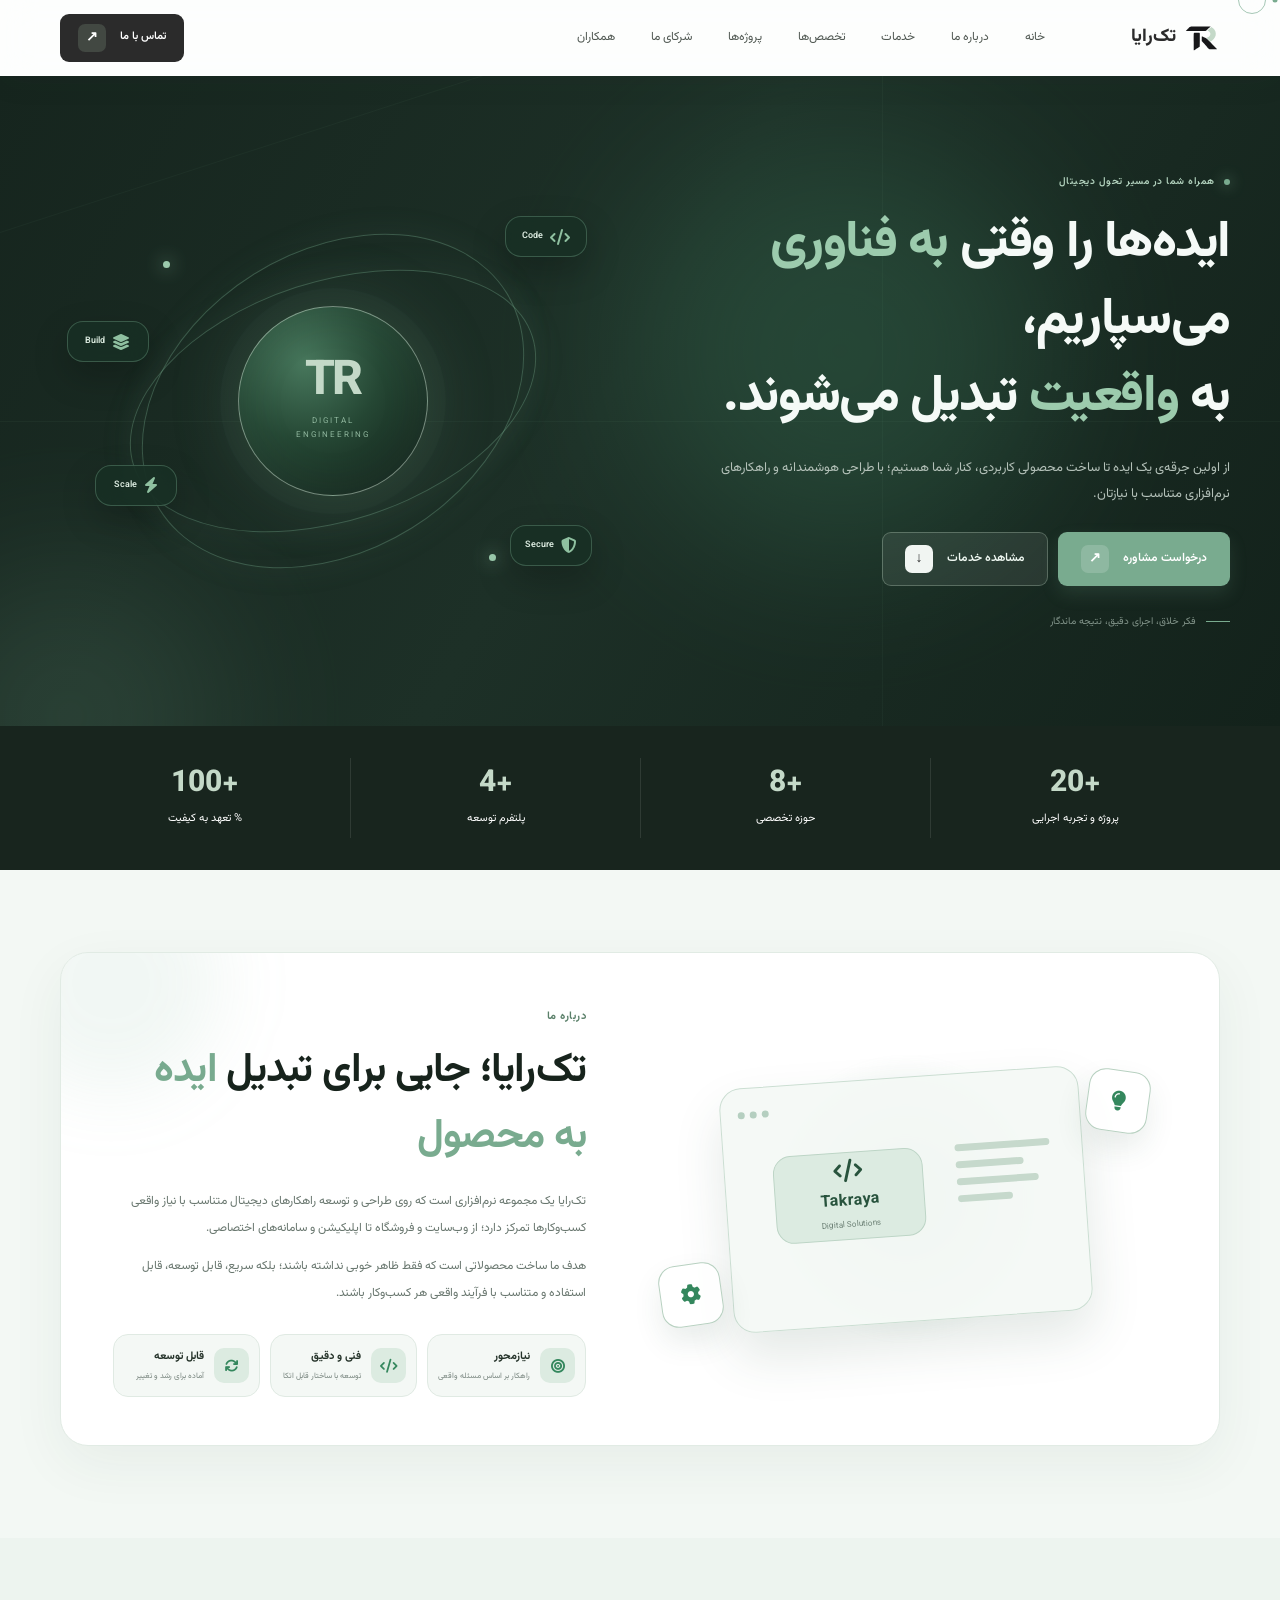
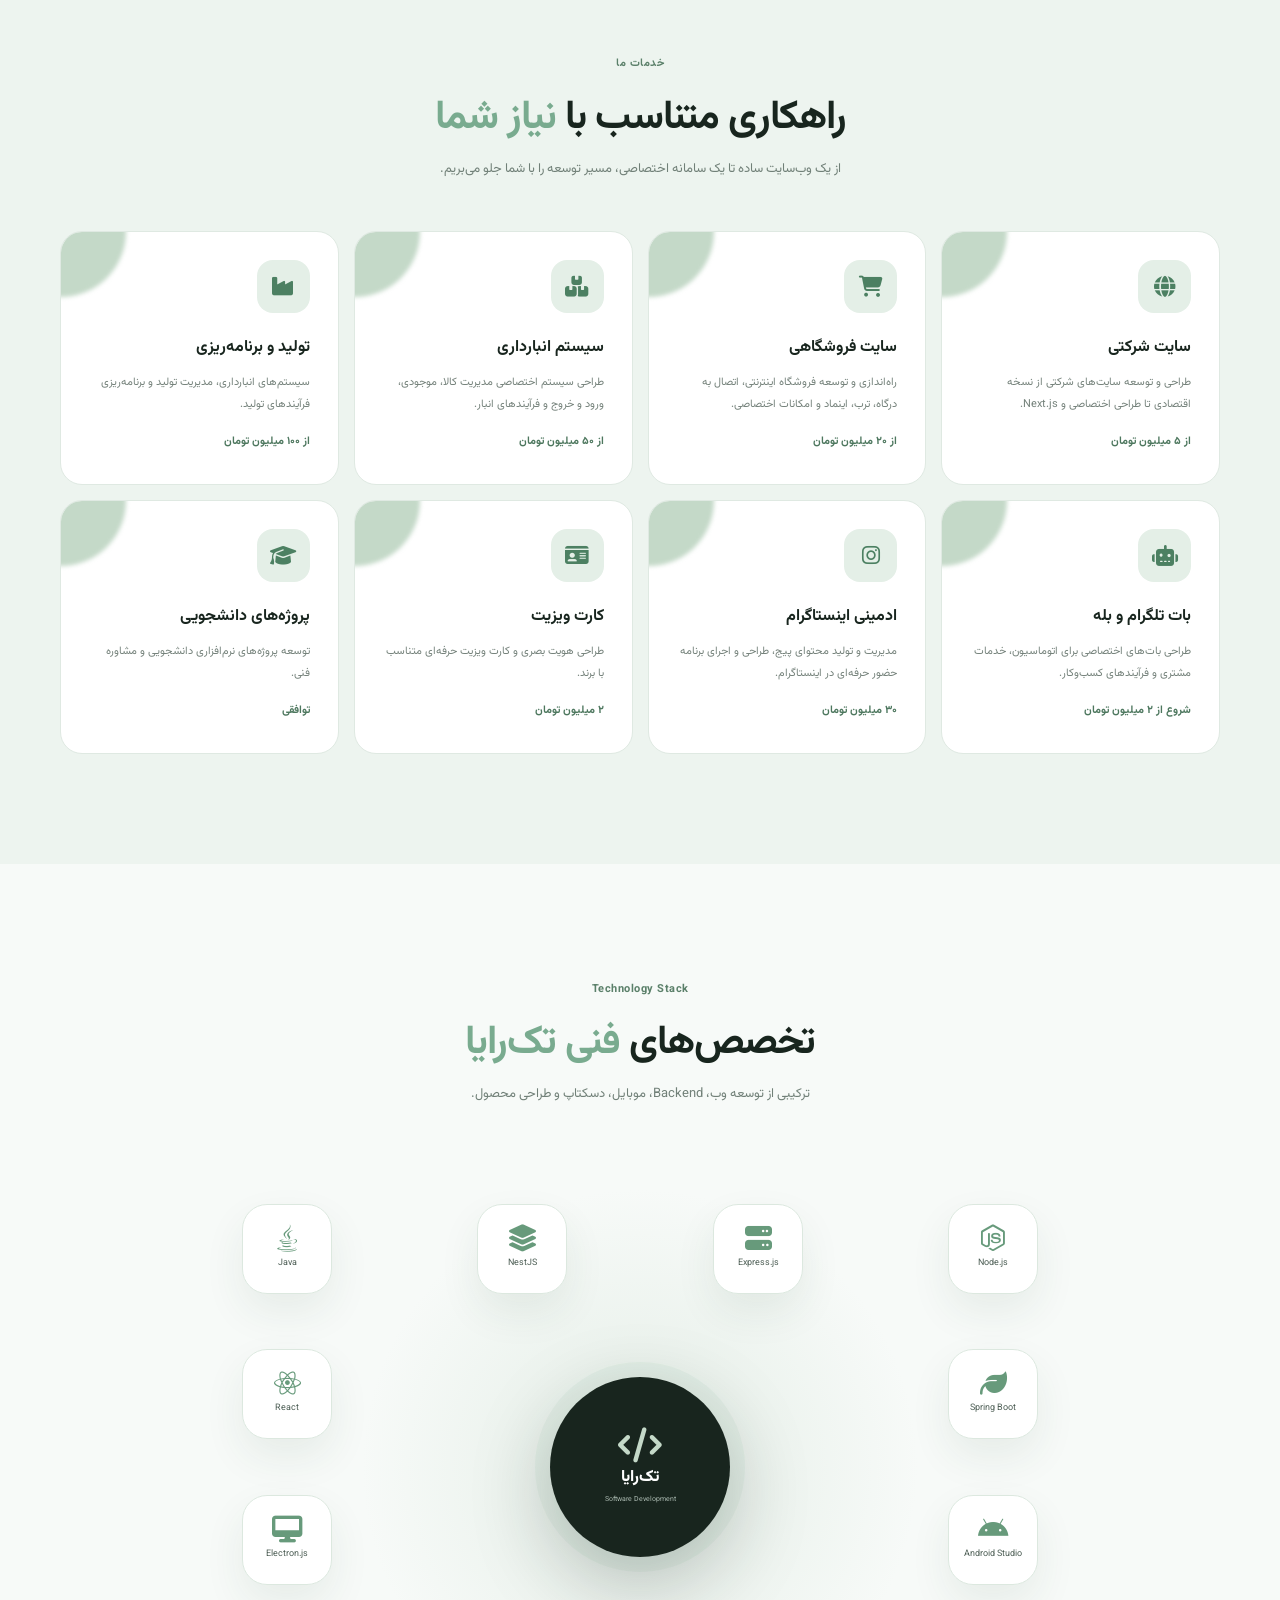
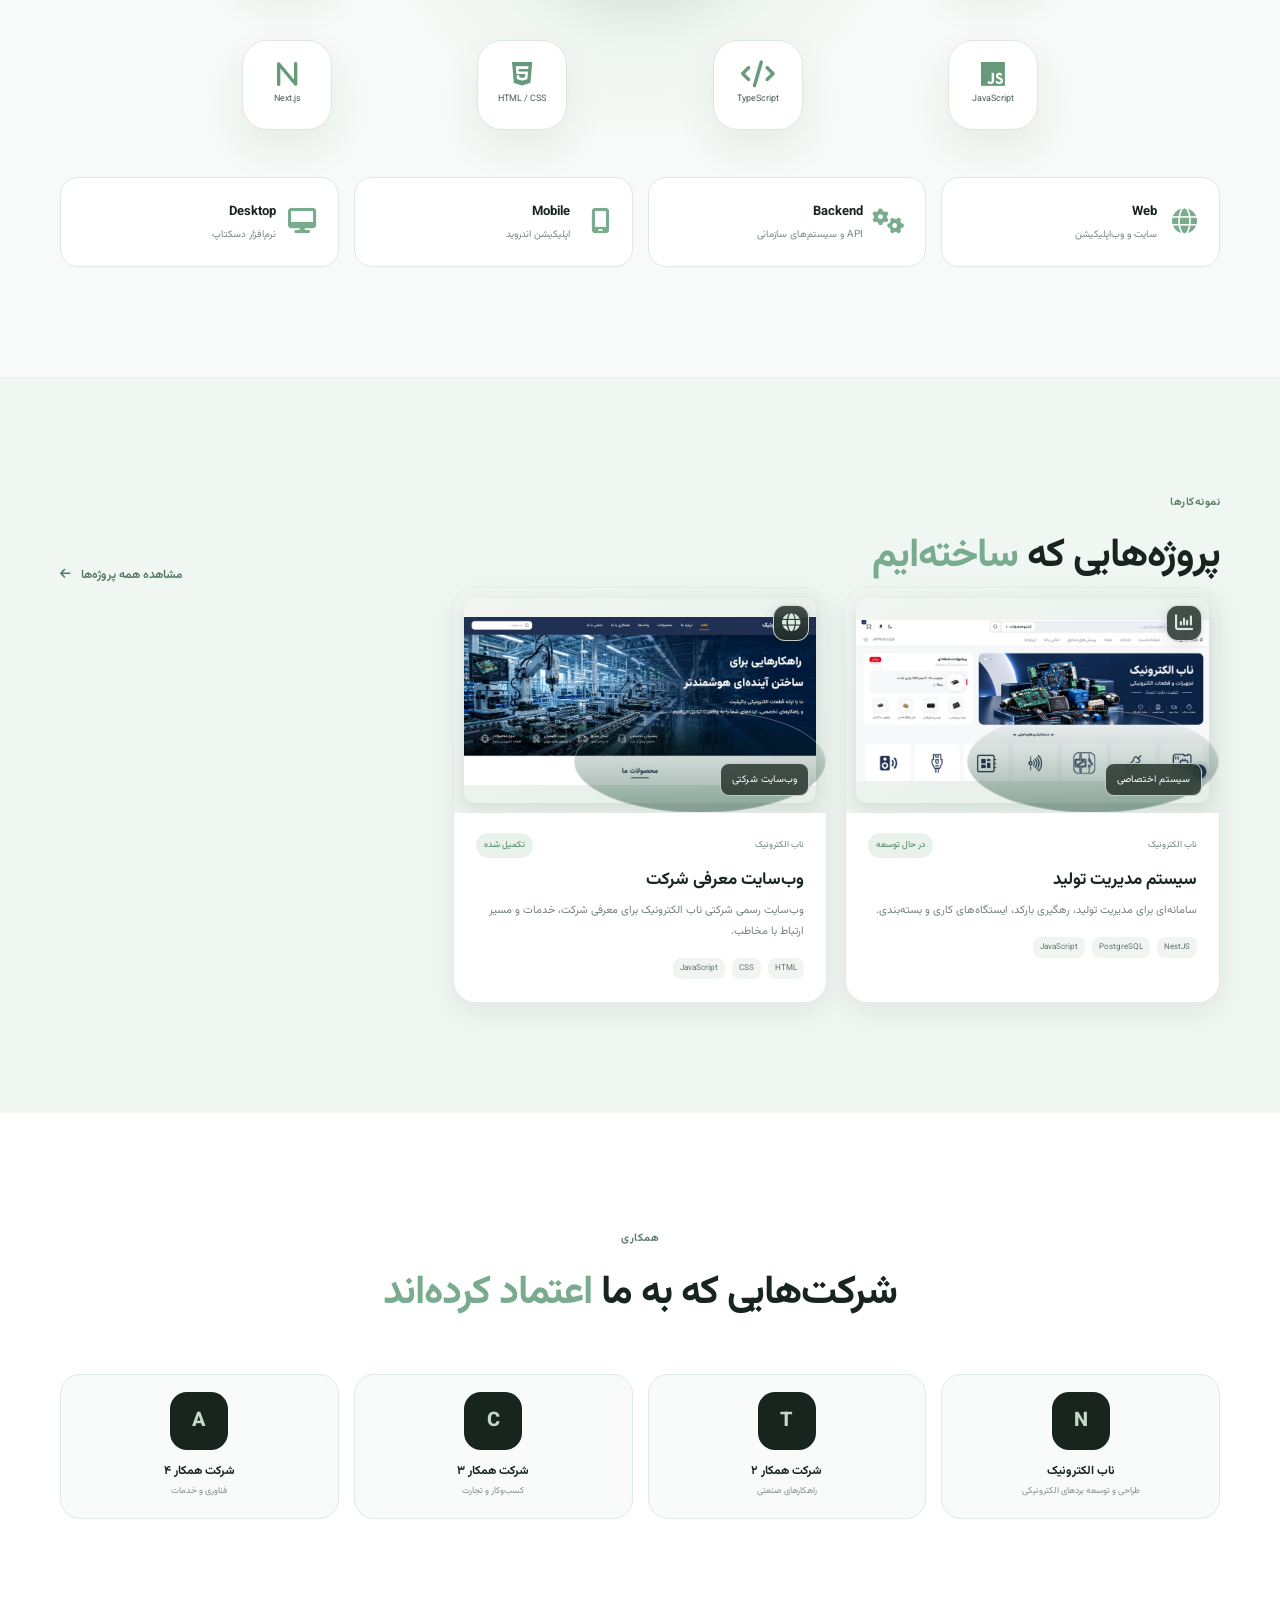
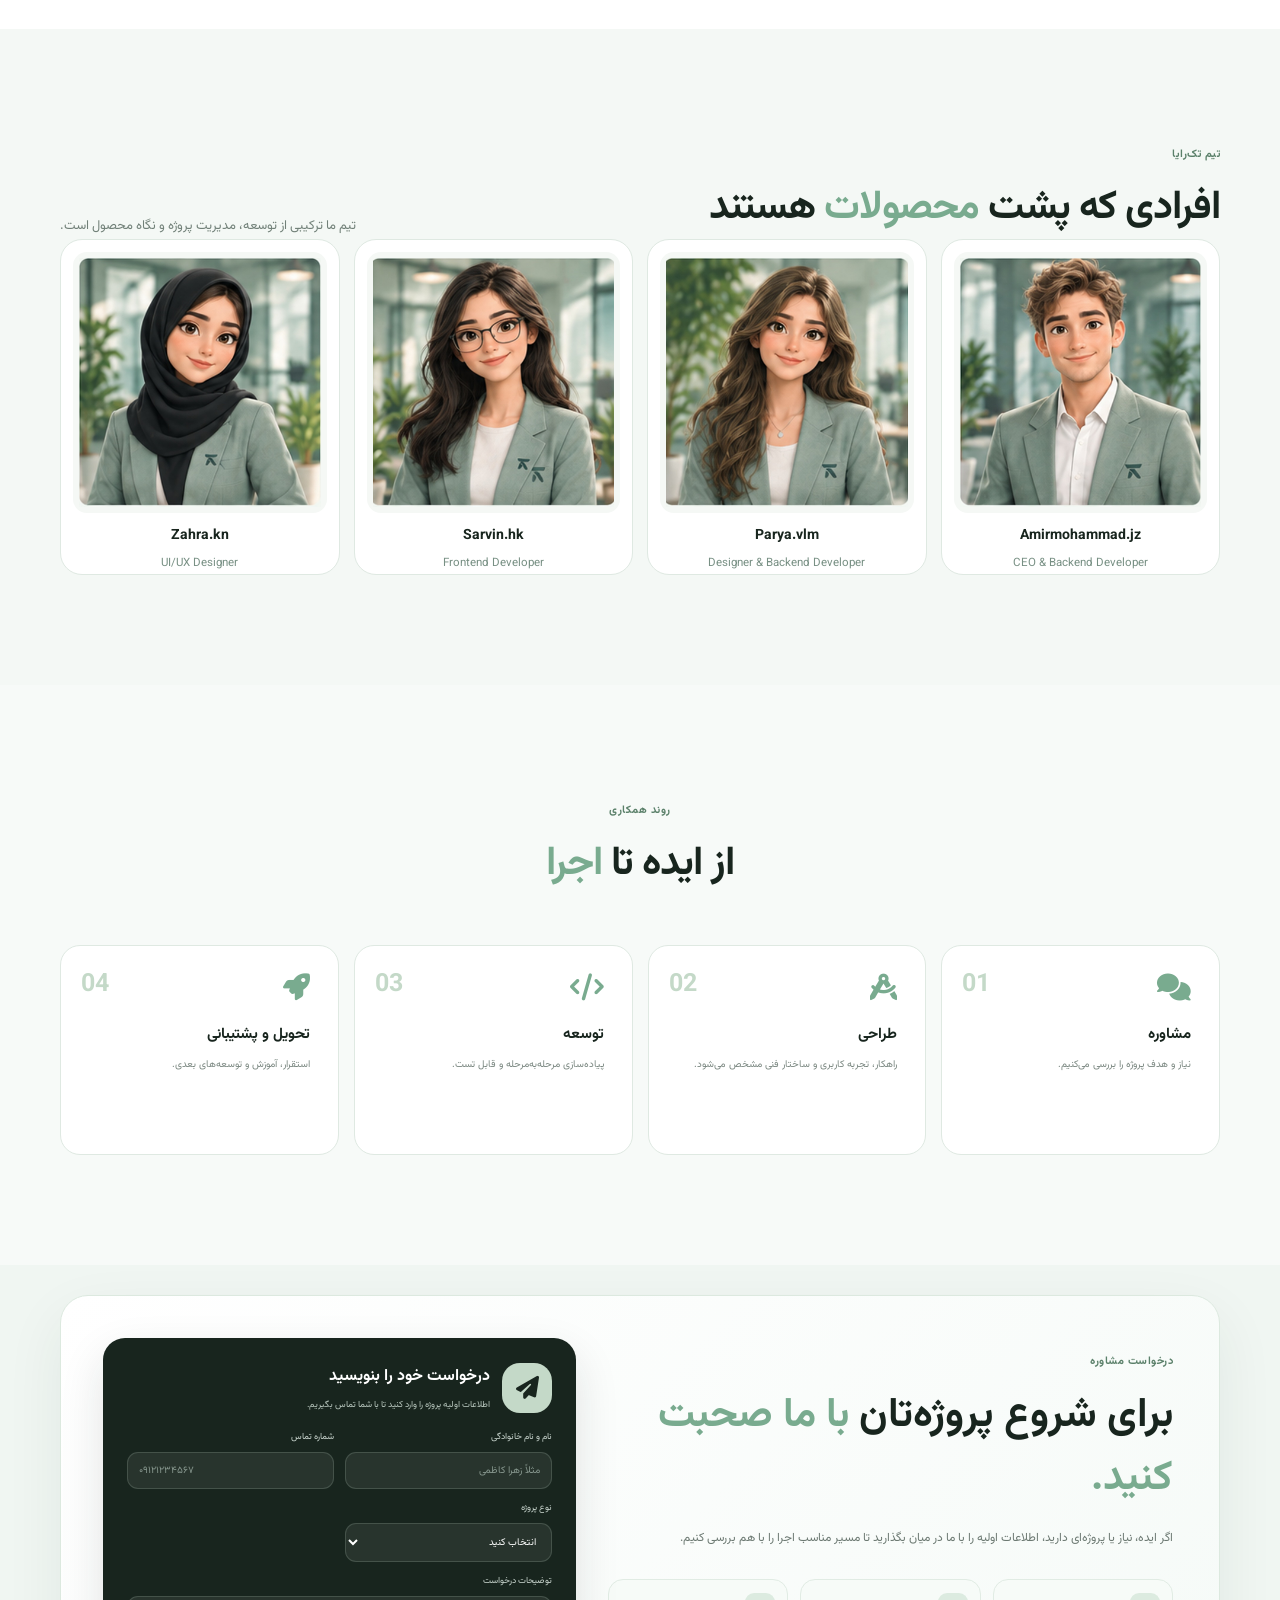
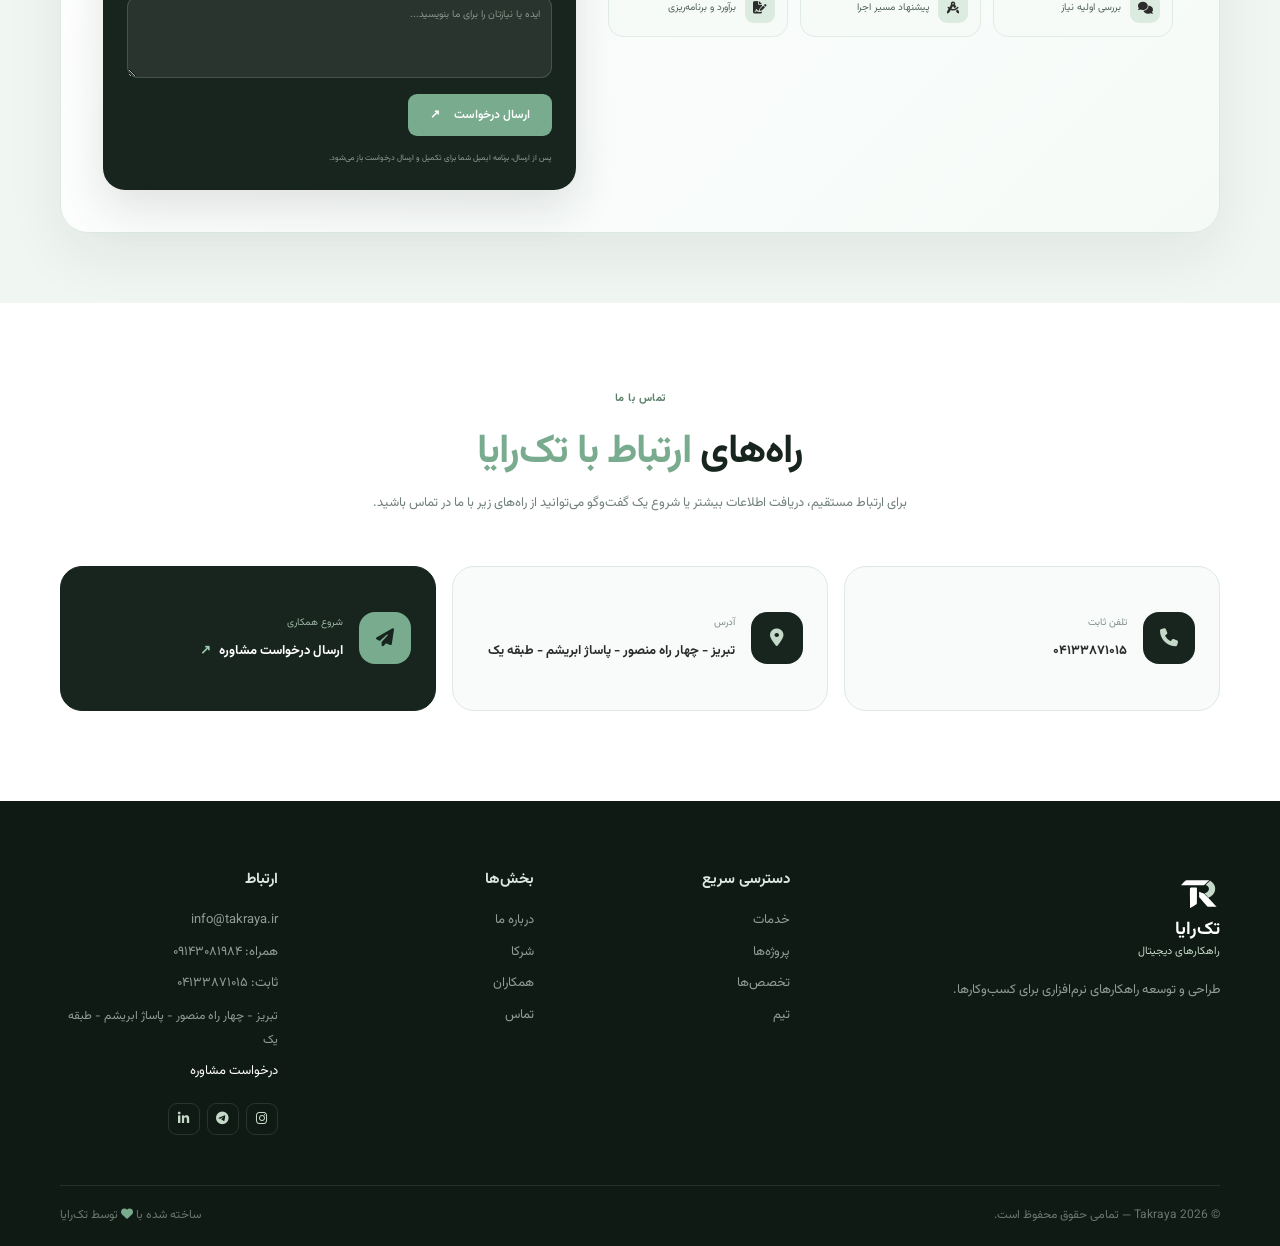
==== index.html @ b109fcc0 "TakRaya" ====
<!DOCTYPE html>
<html lang="fa" dir="rtl">

<head>
  <meta charset="UTF-8">
  <meta name="viewport" content="width=device-width, initial-scale=1.0">
  <meta name="theme-color" content="#ffffff">
  <meta name="description"
    content="تک‌رایا؛ طراحی و توسعه راهکارهای نرم‌افزاری، وب‌سایت، فروشگاه، اپلیکیشن و نرم‌افزارهای اختصاصی.">
  <title>تک‌رایا | راهکارهای دیجیتال</title>
  <link rel="preconnect" href="https://fonts.googleapis.com">
  <link rel="preconnect" href="https://fonts.gstatic.com" crossorigin>
  <link href="https://fonts.googleapis.com/css2?family=Vazirmatn:wght@400;500;600;700;800&display=swap"
    rel="stylesheet">
  <link rel="stylesheet" href="css/style.css">
  <link rel="stylesheet" href="https://cdnjs.cloudflare.com/ajax/libs/font-awesome/6.7.2/css/all.min.css">
</head>

<body>
  <div id="progress"></div>
  <div class="cursor-dot"></div>
  <div class="cursor-ring"></div>
  <header class="site-header" id="top">
    <div class="container nav-wrap">
      <a class="brand brand-logo" href="#home" aria-label="تک‌رایا، صفحه اصلی">
        <img src="assets/takraya-logo.svg" alt="لوگوی تک‌رایا">
        <span>تک‌رایا</span>
      </a>
      <button class="menu-toggle" id="menuToggle" type="button" aria-label="باز کردن منو" aria-expanded="false"
        aria-controls="main-nav"><span></span><span></span><span></span></button>
      <nav class="main-nav" id="main-nav" aria-label="ناوبری اصلی">
        <a href="#home">خانه</a>
        <a href="#about">درباره ما</a>
        <a href="#services">خدمات</a>
        <a href="#skills">تخصص‌ها</a>
        <a href="#projects">پروژه‌ها</a>
        <a href="#companies">شرکای ما</a>
        <a href="#team">همکاران</a>
      </nav>
      <a class="button button-small button-dark nav-contact" href="#contact">تماس با ما <span
          aria-hidden="true">↗</span></a>
    </div>
  </header>
  <main>
    <!-- ==================== بخش هیرو / معرفی اصلی سایت ==================== -->
    <section class="hero hero-v1" id="home">
      <div class="hero-v1-bg" aria-hidden="true">
        <span class="hero-grid-line hero-grid-line-1"></span><span class="hero-grid-line hero-grid-line-2"></span><span
          class="hero-grid-line hero-grid-line-3"></span>
        <span class="hero-glow hero-glow-a"></span><span class="hero-glow hero-glow-b"></span>
      </div>
      <div class="hero-v1-grid">
        <!-- متن و دکمه‌های اصلی هیرو -->
        <div class="hero-copy">
          <p class="eyebrow"><span class="eyebrow-dot"></span> همراه شما در مسیر تحول دیجیتال</p>
          <h1>ایده‌ها را وقتی <span>به فناوری</span> می‌سپاریم،<br class="desktop-only"> به <span>واقعیت</span> تبدیل
            می‌شوند.</h1>
          <p class="hero-lead">از اولین جرقه‌ی یک ایده تا ساخت محصولی کاربردی، کنار شما هستیم؛ با طراحی هوشمندانه و
            راهکارهای نرم‌افزاری متناسب با نیازتان.</p>
          <div class="hero-actions">
            <a class="button button-primary" href="#consultation">درخواست مشاوره <span>↗</span></a>
            <a class="button button-light" href="#services">مشاهده خدمات <span>↓</span></a>
          </div>
          <div class="hero-note"><span class="note-line"></span> فکر خلاق، اجرای دقیق، نتیجه ماندگار</div>
        </div>
        <!-- ویژوال تکنولوژی هیرو؛ بدون عکس و جدا از محدوده متن -->
        <div class="hero-visual hero-tech-visual reveal" aria-label="ویژوال فناوری تک‌رایا">
          <div class="hero-tech-orbit orbit-one"></div>
          <div class="hero-tech-orbit orbit-two"></div>
          <div class="hero-tech-core"><span class="core-mark">TR</span><span
              class="core-label">DIGITAL<br>ENGINEERING</span></div>
          <span class="hero-tech-node node-a"><i class="fa-solid fa-code"></i><b>Code</b></span>
          <span class="hero-tech-node node-b"><i class="fa-solid fa-layer-group"></i><b>Build</b></span>
          <span class="hero-tech-node node-c"><i class="fa-solid fa-shield-halved"></i><b>Secure</b></span>
          <span class="hero-tech-node node-d"><i class="fa-solid fa-bolt"></i><b>Scale</b></span>
          <span class="hero-tech-pulse pulse-a"></span><span class="hero-tech-pulse pulse-b"></span>
        </div>
      </div>
    </section>
    <!-- ==================== آمار و دستاوردهای تک‌رایا ==================== -->
    <section class="stats stats-v2">
      <div class="container stats-grid">
        <div class="stat"><strong data-count="20">0</strong><span>پروژه و تجربه اجرایی</span></div>
        <div class="stat"><strong data-count="8">0</strong><span>حوزه تخصصی</span></div>
        <div class="stat"><strong data-count="4">0</strong><span>پلتفرم توسعه</span></div>
        <div class="stat"><strong data-count="100">0</strong><span>% تعهد به کیفیت</span></div>
      </div>
    </section>
    <!-- ==================== بخش درباره ما ==================== -->
    <section class="section about-new" id="about">
      <div class="container">
        <div class="about-new-card reveal">
          <div class="about-new-visual" aria-hidden="true">
            <div class="about-glow"></div>
            <div class="about-window">
              <div class="about-window-top"><span></span><span></span><span></span></div>
              <div class="about-code"><i class="fa-solid fa-code"></i><b>Takraya</b><small>Digital Solutions</small>
              </div>
              <div class="about-lines"><span></span><span></span><span></span><span></span></div>
            </div>
            <div class="about-float about-float-a"><i class="fa-solid fa-lightbulb"></i></div>
            <div class="about-float about-float-b"><i class="fa-solid fa-gear"></i></div>
          </div>
          <div class="about-new-copy">
            <span class="section-kicker">درباره ما</span>
            <h2>تک‌رایا؛ جایی برای تبدیل <strong>ایده به محصول</strong></h2>
            <p>تک‌رایا یک مجموعه نرم‌افزاری است که روی طراحی و توسعه راهکارهای دیجیتال متناسب با نیاز واقعی کسب‌وکارها
              تمرکز دارد؛ از وب‌سایت و فروشگاه تا اپلیکیشن و سامانه‌های اختصاصی.</p>
            <p>هدف ما ساخت محصولاتی است که فقط ظاهر خوبی نداشته باشند؛ بلکه سریع، قابل توسعه، قابل استفاده و متناسب با
              فرآیند واقعی هر کسب‌وکار باشند.</p>
            <div class="about-new-points">
              <div><i class="fa-solid fa-bullseye"></i><span><b>نیازمحور</b><small>راهکار بر اساس مسئله
                    واقعی</small></span></div>
              <div><i class="fa-solid fa-code"></i><span><b>فنی و دقیق</b><small>توسعه با ساختار قابل
                    اتکا</small></span></div>
              <div><i class="fa-solid fa-arrows-rotate"></i><span><b>قابل توسعه</b><small>آماده برای رشد و
                    تغییر</small></span></div>
            </div>
          </div>
        </div>
      </div>
    </section>
    <!-- ==================== بخش خدمات ==================== -->
    <section class="section services" id="services">
      <div class="container">
        <div class="section-heading center reveal"><span class="section-kicker">خدمات ما</span>
          <h2>راهکاری متناسب با <strong>نیاز شما</strong></h2>
          <p>از یک وب‌سایت ساده تا یک سامانه اختصاصی، مسیر توسعه را با شما جلو می‌بریم.</p>
        </div>
        <div class="service-grid" id="serviceGrid"></div>
      </div>
    </section>
    <!-- ==================== بخش تخصص‌ها و تکنولوژی‌های فنی ==================== -->
    <section class="section skills" id="skills">
      <div class="container">
        <div class="section-heading center reveal"><span class="section-kicker">Technology Stack</span>
          <h2>تخصص‌های <strong>فنی تک‌رایا</strong></h2>
          <p>ترکیبی از توسعه وب، Backend، موبایل، دسکتاپ و طراحی محصول.</p>
        </div>
        <div class="skills-stage reveal">
          <div class="skill-lines"></div>
          <div class="skill-center"><i class="fa-solid fa-code"></i><span>تک‌رایا</span><small>Software
              Development</small></div>
          <div class="skill-node n1"><i class="fa-brands fa-node-js"></i><span>Node.js</span></div>
          <div class="skill-node n2"><i class="fa-solid fa-server"></i><span>Express.js</span></div>
          <div class="skill-node n3"><i class="fa-solid fa-layer-group"></i><span>NestJS</span></div>
          <div class="skill-node n4"><i class="fa-brands fa-java"></i><span>Java</span></div>
          <div class="skill-node n5"><i class="fa-solid fa-leaf"></i><span>Spring Boot</span></div>
          <div class="skill-node n6"><i class="fa-brands fa-react"></i><span>React</span></div>
          <div class="skill-node n7"><i class="fa-brands fa-js"></i><span>JavaScript</span></div>
          <div class="skill-node n8"><i class="fa-solid fa-code"></i><span>TypeScript</span></div>
          <div class="skill-node n9"><i class="fa-brands fa-html5"></i><span>HTML / CSS</span></div>
          <div class="skill-node n10"><i class="fa-solid fa-n"></i><span>Next.js</span></div>
          <div class="skill-node n11"><i class="fa-brands fa-android"></i><span>Android Studio</span></div>
          <div class="skill-node n12"><i class="fa-solid fa-desktop"></i><span>Electron.js</span></div>
        </div>
        <div class="platforms reveal">
          <div><i class="fa-solid fa-globe"></i><b>Web</b><span>سایت و وب‌اپلیکیشن</span></div>
          <div><i class="fa-solid fa-gears"></i><b>Backend</b><span>API و سیستم‌های سازمانی</span></div>
          <div><i class="fa-solid fa-mobile-screen"></i><b>Mobile</b><span>اپلیکیشن اندروید</span></div>
          <div><i class="fa-solid fa-desktop"></i><b>Desktop</b><span>نرم‌افزار دسکتاپ</span></div>
        </div>
      </div>
    </section>
    <!-- ==================== بخش پروژه‌ها و نمونه‌کارها ==================== -->
    <section class="section projects" id="projects">
      <div class="container">
        <div class="section-heading split reveal">
          <div><span class="section-kicker">نمونه‌کارها</span>
            <h2>پروژه‌هایی که <strong>ساخته‌ایم</strong></h2>
          </div><a class="text-link" href="projects.html">مشاهده همه پروژه‌ها <i class="fa-solid fa-arrow-left"></i></a>
        </div>
        <div class="project-grid" id="projectGrid"></div>
      </div>
    </section>


    <!-- ==================== بخش شرکای ما ==================== -->
    <section class="section companies" id="companies">
      <div class="container">
        <div class="section-heading center reveal"><span class="section-kicker">همکاری</span>
          <h2>شرکت‌هایی که به ما <strong>اعتماد کرده‌اند</strong></h2>
        </div>
        <div class="company-grid" id="companyGrid"></div>
      </div>
    </section>
    <!-- ==================== بخش تیم و همکاران تک‌رایا: نام اعضای تیم از فایل js/data.js خوانده می‌شود ==================== -->
    <section class="section team" id="team">
      <div class="container">
        <div class="section-heading split reveal">
          <div><span class="section-kicker">تیم تک‌رایا</span>
            <h2>افرادی که پشت <strong>محصولات</strong> هستند</h2>
          </div>
          <p>تیم ما ترکیبی از توسعه، مدیریت پروژه و نگاه محصول است.</p>
        </div>
        <div class="team-grid" id="teamGrid"></div>
      </div>
    </section>
    <!-- ==================== بخش روند همکاری ==================== -->
    <section class="section process">
      <div class="container">
        <div class="section-heading center reveal"><span class="section-kicker">روند همکاری</span>
          <h2>از ایده تا <strong>اجرا</strong></h2>
        </div>
        <div class="process-grid">
          <div class="process-step reveal"><b>01</b><i class="fa-solid fa-comments"></i>
            <h3>مشاوره</h3>
            <p>نیاز و هدف پروژه را بررسی می‌کنیم.</p>
          </div>
          <div class="process-step reveal"><b>02</b><i class="fa-solid fa-compass-drafting"></i>
            <h3>طراحی</h3>
            <p>راهکار، تجربه کاربری و ساختار فنی مشخص می‌شود.</p>
          </div>
          <div class="process-step reveal"><b>03</b><i class="fa-solid fa-code"></i>
            <h3>توسعه</h3>
            <p>پیاده‌سازی مرحله‌به‌مرحله و قابل تست.</p>
          </div>
          <div class="process-step reveal"><b>04</b><i class="fa-solid fa-rocket"></i>
            <h3>تحویل و پشتیبانی</h3>
            <p>استقرار، آموزش و توسعه‌های بعدی.</p>
          </div>
        </div>
      </div>
    </section>
    <!-- ==================== بخش درخواست مشاوره ==================== -->
    <section class="section consultation-section" id="consultation">
      <div class="container">
        <div class="consultation-card reveal">
          <div class="consultation-copy">
            <span class="section-kicker">درخواست مشاوره</span>
            <h2>برای شروع پروژه‌تان <strong>با ما صحبت کنید.</strong></h2>
            <p>اگر ایده، نیاز یا پروژه‌ای دارید، اطلاعات اولیه را با ما در میان بگذارید تا مسیر مناسب اجرا را با هم
              بررسی کنیم.</p>
            <div class="consultation-points">
              <div><i class="fa-solid fa-comments"></i><span>بررسی اولیه نیاز</span></div>
              <div><i class="fa-solid fa-compass-drafting"></i><span>پیشنهاد مسیر اجرا</span></div>
              <div><i class="fa-solid fa-file-signature"></i><span>برآورد و برنامه‌ریزی</span></div>
            </div>
          </div>
          <form class="consultation-form" id="consultationForm">
            <div class="consultation-form-head">
              <div class="consultation-icon"><i class="fa-solid fa-paper-plane"></i></div>
              <div>
                <h3>درخواست خود را بنویسید</h3>
                <p>اطلاعات اولیه پروژه را وارد کنید تا با شما تماس بگیریم.</p>
              </div>
            </div>
            <div class="consultation-fields">
              <label><span>نام و نام خانوادگی</span><input type="text" name="name" placeholder="مثلاً زهرا کاظمی"
                  required></label>
              <label><span>شماره تماس</span><input type="tel" name="phone" placeholder="۰۹۱۲۱۲۳۴۵۶۷" required></label>
              <label><span>نوع پروژه</span><select name="type">
                  <option value="">انتخاب کنید</option>
                  <option>وب‌سایت</option>
                  <option>اپلیکیشن</option>
                  <option>نرم‌افزار اختصاصی</option>
                  <option>فروشگاه اینترنتی</option>
                  <option>سایر</option>
                </select></label>
              <label class="full"><span>توضیحات درخواست</span><textarea name="message" rows="4"
                  placeholder="ایده یا نیازتان را برای ما بنویسید..."></textarea></label>
            </div>
            <button class="button button-dark consultation-submit" type="submit">ارسال درخواست <span>↗</span></button>
            <small class="consultation-note">پس از ارسال، برنامه ایمیل شما برای تکمیل و ارسال درخواست باز
              می‌شود.</small>
          </form>
        </div>
      </div>
    </section>
    <!-- ==================== بخش تماس با ما / اطلاعات ارتباطی ==================== -->
    <section class="section contact-section" id="contact">
      <div class="container">
        <div class="section-heading center reveal">
          <span class="section-kicker">تماس با ما</span>
          <h2>راه‌های <strong>ارتباط با تک‌رایا</strong></h2>
          <p>برای ارتباط مستقیم، دریافت اطلاعات بیشتر یا شروع یک گفت‌وگو می‌توانید از راه‌های زیر با ما در تماس باشید.
          </p>
        </div>
        <div class="contact-grid">
          <a class="contact-card reveal" href="tel:04133871015"><span class="contact-icon"><i
                class="fa-solid fa-phone"></i></span><span><small>تلفن ثابت</small><strong
                dir="ltr">۰۴۱۳۳۸۷۱۰۱۵</strong></span></a>
          <div class="contact-card reveal"><span class="contact-icon"><i
                class="fa-solid fa-location-dot"></i></span><span><small>آدرس</small><strong>تبریز - چهار راه منصور -
                پاساژ ابریشم - طبقه یک</strong></span></div>
          <a class="contact-card contact-card-cta reveal" href="#consultation"><span class="contact-icon"><i
                class="fa-solid fa-paper-plane"></i></span><span><small>شروع همکاری</small><strong>ارسال درخواست مشاوره
                <b>↗</b></strong></span></a>
        </div>
      </div>
    </section>
  </main>
  <!-- ==================== فوتر و اطلاعات ارتباطی سایت ==================== -->
  <footer class="footer">
    <div class="container footer-grid">
      <div class="footer-brand"><a class="brand brand-logo" href="#home"><img src="assets/takraya-logo-footer.svg"
            alt="لوگوی تک‌رایا"><span class="brand-text"><b>تک‌رایا</b><small>راهکارهای دیجیتال</small></span></a>
        <p>طراحی و توسعه راهکارهای نرم‌افزاری برای کسب‌وکارها.</p>
      </div>
      <div>
        <h4>دسترسی سریع</h4><a href="#services">خدمات</a><a href="#projects">پروژه‌ها</a><a href="#skills">تخصص‌ها</a><a
          href="#team">تیم</a>
      </div>
      <div>
        <h4>بخش‌ها</h4><a href="#about">درباره ما</a><a href="#companies">شرکا</a><a href="#team">همکاران</a><a
          href="#contact">تماس</a>
      </div>
      <div>
        <h4>ارتباط</h4><a href="mailto:info@takraya.ir">info@takraya.ir</a><a href="tel:09143081984">همراه:
          ۰۹۱۴۳۰۸۱۹۸۴</a><a href="tel:04133871015">ثابت: ۰۴۱۳۳۸۷۱۰۱۵</a>
        <p class="footer-address">تبریز - چهار راه منصور - پاساژ ابریشم - طبقه یک</p><a href="#consultation">درخواست
          مشاوره</a>
        <div class="socials"><a href="javascript:void(0)" aria-label="Instagram" aria-disabled="true" title="به‌زودی"><i
              class="fa-brands fa-instagram"></i></a><a href="javascript:void(0)" aria-label="Telegram"
            aria-disabled="true" title="به‌زودی"><i class="fa-brands fa-telegram"></i></a><a href="javascript:void(0)"
            aria-label="LinkedIn" aria-disabled="true" title="به‌زودی"><i class="fa-brands fa-linkedin-in"></i></a>
        </div>
      </div>
    </div>
    <div class="container footer-bottom"><span>© 2026 Takraya — تمامی حقوق محفوظ است.</span><span>ساخته شده با <i
          class="fa-solid fa-heart"></i> توسط تک‌رایا</span></div>
  </footer>
  <script src="js/data.js"></script>
  <script src="js/main.js"></script>

  <script>
    document.addEventListener("DOMContentLoaded", () => {
      const form = document.getElementById("consultationForm");
      if (!form) return;
      form.addEventListener("submit", e => {
        e.preventDefault();
        const fd = new FormData(form);
        const subject = encodeURIComponent("درخواست مشاوره جدید از سایت تک‌رایا");
        const body = encodeURIComponent(`نام: ${fd.get("name")}\nشماره تماس: ${fd.get("phone")}\nنوع پروژه: ${fd.get("type") || "تعیین نشده"}\n\nتوضیحات:\n${fd.get("message") || "-"}`);
        window.location.href = `mailto:info@takraya.ir?subject=${subject}&body=${body}`;
      });
    });
  </script>
</body>

</html>
---- css/style.css ----
* {
    box-sizing: border-box;
    margin: 0;
    padding: 0
}

html {
    scroll-behavior: smooth
}

body {
    font-family: "Vazirmatn", Tahoma, sans-serif;
    background: #f7faf8;
    color: #18251e;
    line-height: 1.9;
    overflow-x: hidden
}

a {
    text-decoration: none;
    color: inherit
}

button,
input,
textarea {
    font-family: inherit
}

.container {
    width: min(1160px, calc(100% - 40px));
    margin: auto
}

.section {
    padding: 110px 0
}

.header {
    height: 78px;
    position: fixed;
    z-index: 1000;
    top: 0;
    left: 0;
    right: 0;
    display: flex;
    align-items: center;
    gap: 28px;
    padding: 0 max(20px, calc((100% - 1240px)/2));
    background: rgba(247, 250, 248, .78);
    backdrop-filter: blur(18px);
    border-bottom: 1px solid rgba(121, 171, 143, .12);
    transition: .3s
}

.header.scrolled {
    box-shadow: 0 10px 40px rgba(35, 63, 47, .08)
}

.brand {
    display: flex;
    align-items: center;
    gap: 10px;
    min-width: 165px
}

.brand-mark {
    width: 42px;
    height: 42px;
    border-radius: 13px;
    display: grid;
    place-items: center;
    background: #79ab8f;
    color: #fff;
    box-shadow: 0 10px 25px rgba(121, 171, 143, .28)
}

.brand b {
    display: block;
    font-size: 17px
}

.brand small {
    display: block;
    font-size: 9px;
    color: #6d7d74;
    margin-top: -5px
}

.nav {
    display: flex;
    align-items: center;
    justify-content: center;
    gap: 24px;
    flex: 1
}

.nav a {
    font-size: 13px;
    color: #526158;
    position: relative;
    transition: .25s
}

.nav a:after {
    content: "";
    position: absolute;
    bottom: -8px;
    right: 0;
    width: 0;
    height: 2px;
    background: #79ab8f;
    transition: .25s
}

.nav a:hover {
    color: #79ab8f
}

.nav a:hover:after {
    width: 100%
}

.btn {
    display: inline-flex;
    align-items: center;
    justify-content: center;
    gap: 10px;
    padding: 12px 20px;
    border-radius: 13px;
    font-size: 13px;
    font-weight: 600;
    transition: .3s;
    border: 1px solid transparent
}

.btn-primary {
    background: #79ab8f;
    color: #fff;
    box-shadow: 0 12px 30px rgba(121, 171, 143, .25)
}

.btn-primary:hover {
    transform: translateY(-3px);
    box-shadow: 0 18px 35px rgba(121, 171, 143, .35)
}

.btn-ghost {
    border-color: #cbdcd1;
    color: #304039;
    background: #fff
}

.btn-light {
    background: #fff;
    color: #315340
}

.header-cta {
    white-space: nowrap
}

.menu-toggle {
    display: none;
    border: 0;
    background: transparent;
    font-size: 23px;
    color: #294034
}

.hero {
    min-height: 760px;
    padding-top: 150px;
    display: grid;
    grid-template-columns: 1fr 1fr;
    align-items: center;
    position: relative;
    isolation: isolate
}

.hero-grid {
    position: absolute;
    inset: 0;
    background-image: linear-gradient(rgba(121, 171, 143, .07) 1px, transparent 1px), linear-gradient(90deg, rgba(121, 171, 143, .07) 1px, transparent 1px);
    background-size: 70px 70px;
    mask-image: linear-gradient(to bottom, black, transparent 80%);
    z-index: -3
}

.hero-glow {
    position: absolute;
    border-radius: 50%;
    filter: blur(70px);
    z-index: -2
}

.glow-1 {
    width: 380px;
    height: 380px;
    background: rgba(196, 217, 200, .8);
    top: 80px;
    right: -100px
}

.glow-2 {
    width: 280px;
    height: 280px;
    background: rgba(121, 171, 143, .18);
    bottom: 30px;
    left: -90px
}

.hero-content {
    padding-right: max(0px, calc((100vw - 1160px)/2));
}

.eyebrow,
.section-kicker {
    font-size: 11px;
    font-weight: 700;
    color: #5b806a;
    letter-spacing: .5px
}

.eyebrow {
    display: flex;
    align-items: center;
    gap: 8px;
    margin-bottom: 18px
}

.eyebrow span {
    width: 30px;
    height: 2px;
    background: #79ab8f
}

.hero h1 {
    font-size: clamp(38px, 5vw, 67px);
    line-height: 1.35;
    letter-spacing: -2px;
    margin-bottom: 20px
}

.hero h1 strong,
h2 strong {
    color: #79ab8f
}

.hero p {
    max-width: 650px;
    color: #64736b;
    font-size: 15px;
    line-height: 2.2
}

.hero-actions {
    display: flex;
    gap: 12px;
    margin: 30px 0
}

.hero-trust {
    display: flex;
    gap: 22px;
    flex-wrap: wrap;
    color: #69776f;
    font-size: 11px
}

.hero-trust i {
    color: #79ab8f;
    margin-left: 4px
}

.hero-visual {
    height: 570px;
    display: grid;
    place-items: center
}

.orbital {
    width: 500px;
    height: 500px;
    position: relative
}

.orbit {
    position: absolute;
    border: 1px solid rgba(121, 171, 143, .28);
    border-radius: 50%;
    left: 50%;
    top: 50%;
    transform: translate(-50%, -50%)
}

.orbit-a {
    width: 340px;
    height: 340px;
    animation: spin 18s linear infinite
}

.orbit-b {
    width: 430px;
    height: 220px;
    transform: translate(-50%, -50%) rotate(55deg);
    animation: spinReverse 22s linear infinite
}

.orbit-c {
    width: 250px;
    height: 460px;
    transform: translate(-50%, -50%) rotate(-55deg);
    animation: spin 25s linear infinite
}

.tech-orb {
    position: absolute;
    inset: 0;
    display: grid;
    place-items: center
}

.orb-core {
    width: 170px;
    height: 170px;
    border-radius: 45px;
    display: grid;
    place-items: center;
    font-size: 58px;
    color: #fff;
    background: linear-gradient(145deg, #79ab8f, #3f7658);
    box-shadow: 20px 30px 70px rgba(53, 104, 76, .3), inset 4px 4px 20px rgba(255, 255, 255, .3);
    transform: rotate(-10deg);
    animation: float 4s ease-in-out infinite
}

.orb-ring {
    position: absolute;
    width: 205px;
    height: 205px;
    border: 1px solid rgba(121, 171, 143, .35);
    border-radius: 50%;
    box-shadow: 0 0 60px rgba(121, 171, 143, .15)
}

.floating-chip {
    position: absolute;
    background: rgba(255, 255, 255, .9);
    border: 1px solid #d8e5dc;
    border-radius: 14px;
    padding: 9px 13px;
    box-shadow: 0 15px 35px rgba(37, 68, 50, .1);
    font-size: 11px;
    color: #43564b;
    animation: float 4s ease-in-out infinite
}

.floating-chip i {
    color: #79ab8f;
    margin-left: 6px;
    font-size: 17px
}

.chip-1 {
    top: 75px;
    right: 20px
}

.chip-2 {
    top: 210px;
    left: 0;
    animation-delay: -1s
}

.chip-3 {
    bottom: 90px;
    right: 35px;
    animation-delay: -2s
}

.chip-4 {
    bottom: 30px;
    left: 85px;
    animation-delay: -.5s
}

.stats {
    background: #18251e;
    color: #fff;
    padding: 35px 0
}

.stats-grid {
    display: grid;
    grid-template-columns: repeat(4, 1fr)
}

.stat {
    text-align: center;
    border-left: 1px solid rgba(255, 255, 255, .1)
}

.stat:last-child {
    border-left: 0
}

.stat strong {
    display: block;
    font-size: 32px;
    color: #c4d9c8
}

.stat span {
    font-size: 11px;
    color: #aebcb4
}

.two-col {
    display: grid;
    grid-template-columns: .85fr 1.15fr;
    gap: 100px;
    align-items: start
}

.section-heading h2 {
    font-size: 40px;
    line-height: 1.55;
    margin-top: 8px;
    letter-spacing: -1px
}

.section-heading p {
    color: #718078;
    font-size: 13px;
    margin-top: 8px
}

.about-copy {
    color: #68766e;
    font-size: 14px
}

.about-copy p+p {
    margin-top: 18px
}

.mini-points {
    display: grid;
    grid-template-columns: 1fr 1fr;
    gap: 12px;
    margin-top: 28px
}

.mini-points div {
    padding: 15px;
    background: #fff;
    border: 1px solid #e0e9e3;
    border-radius: 15px;
    color: #43564b;
    font-size: 12px
}

.mini-points i {
    color: #79ab8f;
    margin-left: 8px
}

.center {
    text-align: center;
    max-width: 700px;
    margin: 0 auto 50px
}

.services {
    background: #edf4ef
}

.service-grid {
    display: grid;
    grid-template-columns: repeat(4, 1fr);
    gap: 15px
}

.service-card {
    background: #fff;
    border: 1px solid #dfe9e2;
    border-radius: 22px;
    padding: 28px;
    min-height: 250px;
    position: relative;
    overflow: hidden;
    transition: .35s;
    transform-style: preserve-3d
}

.service-card:before {
    content: "";
    position: absolute;
    width: 130px;
    height: 130px;
    background: #c4d9c8;
    border-radius: 50%;
    top: -65px;
    left: -65px;
    filter: blur(2px);
    transition: .4s
}

.service-card:hover {
    transform: translateY(-8px) rotateX(2deg) rotateY(-2deg);
    box-shadow: 0 25px 55px rgba(42, 76, 55, .12)
}

.service-card:hover:before {
    transform: scale(2);
    opacity: .55
}

.service-icon {
    position: relative;
    width: 53px;
    height: 53px;
    border-radius: 16px;
    background: #e4efe7;
    color: #4c8062;
    display: grid;
    place-items: center;
    font-size: 21px;
    margin-bottom: 20px
}

.service-card h3 {
    font-size: 16px;
    margin-bottom: 8px
}

.service-card p {
    font-size: 11px;
    color: #75827b;
    line-height: 2
}

.service-card .price {
    display: inline-block;
    margin-top: 16px;
    font-size: 11px;
    color: #4d775e;
    font-weight: 700
}

.skills {
    overflow: hidden
}

.skills-stage {
    height: 620px;
    position: relative;
    margin-top: 20px;
    background: radial-gradient(circle at center, rgba(196, 217, 200, .4), transparent 48%);
    border-radius: 35px
}

.skill-center {
    position: absolute;
    top: 50%;
    left: 50%;
    transform: translate(-50%, -50%);
    width: 180px;
    height: 180px;
    border-radius: 50%;
    display: grid;
    place-content: center;
    text-align: center;
    background: #18251e;
    color: #fff;
    box-shadow: 0 25px 80px rgba(24, 37, 30, .25), 0 0 0 15px rgba(121, 171, 143, .08)
}

.skill-center i {
    font-size: 35px;
    color: #c4d9c8;
    margin: auto
}

.skill-center span {
    font-weight: 800
}

.skill-center small {
    font-size: 7px;
    color: #a9b8af
}

.skill-node {
    position: absolute;
    width: 105px;
    height: 105px;
    border-radius: 25px;
    background: #fff;
    border: 1px solid #dce8df;
    display: grid;
    place-content: center;
    text-align: center;
    gap: 3px;
    box-shadow: 0 18px 40px rgba(40, 74, 53, .08);
    transition: .3s;
    animation: float 5s ease-in-out infinite
}

.skill-node:hover {
    transform: scale(1.12) translateY(-5px);
    border-color: #79ab8f;
    box-shadow: 0 25px 50px rgba(62, 112, 81, .16);
    z-index: 3
}

.skill-node i {
    font-size: 27px;
    color: #679a7b
}

.skill-node span {
    font-size: 9px;
    color: #4d5e55
}

.n1 {
    top: 8%;
    left: 43%;
}

.n2 {
    top: 16%;
    left: 18%;
    animation-delay: -1s
}

.n3 {
    top: 37%;
    left: 5%;
    animation-delay: -2s
}

.n4 {
    top: 66%;
    left: 13%;
    animation-delay: -.5s
}

.n5 {
    bottom: 4%;
    left: 40%;
    animation-delay: -1.5s
}

.n6 {
    bottom: 15%;
    right: 17%;
    animation-delay: -2s
}

.n7 {
    top: 66%;
    right: 5%;
    animation-delay: -.7s
}

.n8 {
    top: 38%;
    right: 4%;
    animation-delay: -1.8s
}

.n9 {
    top: 16%;
    right: 19%;
    animation-delay: -2.5s
}

.n10 {
    top: 8%;
    right: 43%;
    animation-delay: -1s
}

.n11 {
    bottom: 5%;
    left: 65%;
    animation-delay: -2.5s
}

.n12 {
    top: 39%;
    left: 78%;
    animation-delay: -.8s
}

.platforms {
    display: grid;
    grid-template-columns: repeat(4, 1fr);
    gap: 15px
}

.platforms>div {
    background: #fff;
    border: 1px solid #dfe9e2;
    border-radius: 18px;
    padding: 22px;
    display: grid;
    grid-template-columns: 40px 1fr;
    align-items: center
}

.platforms i {
    grid-row: span 2;
    font-size: 25px;
    color: #79ab8f
}

.platforms b {
    font-size: 13px
}

.platforms span {
    font-size: 10px;
    color: #7b8780
}

.projects {
    background: #f0f6f2
}

.split {
    display: flex;
    justify-content: space-between;
    align-items: end;
    gap: 30px
}

.text-link {
    font-size: 12px;
    color: #547760;
    font-weight: 600
}

.text-link i {
    margin-right: 7px
}

.project-grid {
    display: grid;
    grid-template-columns: repeat(3, 1fr);
    gap: 18px
}

.project-grid.full {
    padding-top: 20px
}

.project-card {
    background: #fff;
    border-radius: 23px;
    overflow: hidden;
    border: 1px solid #dfe9e2;
    transition: .4s
}

.project-card:hover {
    transform: translateY(-8px);
    box-shadow: 0 25px 60px rgba(39, 75, 52, .12)
}

.project-image {
    height: 230px;
    background: linear-gradient(135deg, #c4d9c8, #6f9f82);
    display: grid;
    place-items: center;
    font-size: 70px;
    color: #fff;
    position: relative;
    overflow: hidden
}

.project-image:after {
    content: "";
    position: absolute;
    width: 250px;
    height: 250px;
    border: 1px solid rgba(255, 255, 255, .3);
    border-radius: 50%;
    animation: spin 20s linear infinite
}

.project-body {
    padding: 22px
}

.project-meta {
    display: flex;
    justify-content: space-between;
    align-items: center;
    font-size: 9px;
    color: #718078;
    margin-bottom: 8px
}

.project-status {
    color: #4c8062;
    background: #e8f2eb;
    padding: 4px 8px;
    border-radius: 20px
}

.project-body h3 {
    font-size: 17px
}

.project-body p {
    font-size: 11px;
    color: #77837d;
    margin: 6px 0 15px
}

.project-tech {
    display: flex;
    gap: 5px;
    flex-wrap: wrap
}

.project-tech span {
    font-size: 8px;
    background: #f1f5f2;
    padding: 3px 7px;
    border-radius: 8px;
    color: #607269
}

.companies {
    background: #fff
}

.company-grid {
    display: grid;
    grid-template-columns: repeat(4, 1fr);
    gap: 15px
}

.company-card {
    min-height: 145px;
    border: 1px solid #e0e9e3;
    border-radius: 20px;
    display: grid;
    place-content: center;
    text-align: center;
    background: #f9fbfa;
    transition: .3s
}

.company-card:hover {
    transform: translateY(-5px);
    background: #edf4ef;
    border-color: #c4d9c8
}

.company-logo {
    width: 58px;
    height: 58px;
    border-radius: 17px;
    margin: 0 auto 10px;
    background: #18251e;
    color: #c4d9c8;
    display: grid;
    place-items: center;
    font-weight: 800;
    font-size: 20px
}

.company-card b {
    font-size: 12px
}

.company-card span {
    font-size: 9px;
    color: #849088
}

.team {
    background: #f4f8f5
}

.team-grid {
    display: grid;
    grid-template-columns: repeat(4, minmax(0, 1fr));
    gap: 14px
}

.team-card {
    background: #fff;
    border: 1px solid #dfe9e2;
    border-radius: 22px;
    overflow: hidden;
    text-align: center;
    transition: .3s
}

.team-card:hover {
    transform: translateY(-7px);
    box-shadow: 0 25px 50px rgba(40, 74, 53, .1)
}

.team-photo {
    height: 220px;
    margin: 12px 12px 0;
    border-radius: 15px;
    overflow: hidden;
    background: linear-gradient(145deg, #f0f5f1, #dce9df);
    display: grid;
    place-items: center;
}

.team-photo img {
    display: block;
    width: 100%;
    height: 100%;
    object-fit: contain;
    object-position: center bottom;
}

.team-card-body {
    padding: 0 12px 16px;
}

.team-card h3 {
    font-size: 16px;
    line-height: 1.7;
    margin: 12px 0 4px;
}

.team-card p {
    font-size: 12px;
    line-height: 1.8;
    color: #789084;
    padding: 0;
    margin: 0;
    overflow-wrap: anywhere;
}

.process-grid {
    display: grid;
    grid-template-columns: repeat(4, 1fr);
    gap: 15px
}

.process-step {
    position: relative;
    padding: 28px;
    border: 1px solid #dfe9e2;
    background: #fff;
    border-radius: 20px;
    min-height: 210px
}

.process-step>b {
    position: absolute;
    top: 15px;
    left: 20px;
    color: #c4d9c8;
    font-size: 25px
}

.process-step i {
    font-size: 27px;
    color: #79ab8f;
    margin-bottom: 20px
}

.process-step h3 {
    font-size: 15px
}

.process-step p {
    font-size: 10px;
    color: #7a8780;
    margin-top: 5px
}

.cta-section {
    position: relative;
    overflow: hidden;
    background: #18251e;
    color: #fff;
    padding: 115px 0
}

.cta-content {
    position: relative;
    z-index: 2;
    text-align: center
}

.cta-content .section-kicker {
    color: #c4d9c8
}

.cta-content h2 {
    font-size: 50px;
    line-height: 1.5;
    margin: 10px 0
}

.cta-content h2 strong {
    color: #c4d9c8
}

.cta-content p {
    color: #b1beb7;
    font-size: 13px;
    margin-bottom: 25px
}

.cta-orb {
    position: absolute;
    width: 500px;
    height: 500px;
    border-radius: 50%;
    border: 1px solid rgba(196, 217, 200, .15);
    top: 50%;
    left: 50%;
    transform: translate(-50%, -50%);
    box-shadow: 0 0 150px rgba(121, 171, 143, .12)
}

.footer {
    background: #101a15;
    color: #fff;
    padding: 65px 0 20px
}

.footer-grid {
    display: grid;
    grid-template-columns: 2fr 1fr 1fr 1fr;
    gap: 50px
}

.footer .brand {
    margin-bottom: 15px
}

.footer p,
.footer a {
    font-size: 10px;
    color: #8f9e95;
    display: block;
    margin-top: 7px
}

.footer h4 {
    font-size: 12px;
    color: #dce6e0;
    margin-bottom: 15px
}

.socials {
    display: flex;
    gap: 7px;
    margin-top: 12px
}

.socials a {
    width: 32px;
    height: 32px;
    border: 1px solid #27352d;
    border-radius: 9px;
    display: grid;
    place-items: center;
    color: #c4d9c8
}

.footer-bottom {
    margin-top: 50px;
    padding-top: 18px;
    border-top: 1px solid #253229;
    display: flex;
    justify-content: space-between;
    color: #68776e;
    font-size: 9px
}

.footer-bottom i {
    color: #79ab8f
}

.inner-hero {
    padding: 180px 0 90px;
    background: radial-gradient(circle at 80% 20%, #dce9df, transparent 35%), #f0f6f2
}

.inner-hero h1 {
    font-size: 55px;
    margin: 8px 0
}

.inner-hero p {
    color: #718078;
    font-size: 14px
}

.filters {
    display: flex;
    gap: 8px;
    margin-bottom: 25px;
    flex-wrap: wrap
}

.filters button {
    border: 1px solid #d9e5dd;
    background: #fff;
    border-radius: 12px;
    padding: 9px 17px;
    font-size: 11px;
    color: #627169;
    cursor: pointer
}

.filters button.active,
.filters button:hover {
    background: #79ab8f;
    color: #fff;
    border-color: #79ab8f
}

.detail-grid {
    display: grid;
    grid-template-columns: 1.5fr .7fr;
    gap: 40px
}

.detail-image {
    height: 430px;
    border-radius: 28px;
    background: linear-gradient(135deg, #c4d9c8, #5d8e70);
    display: grid;
    place-items: center;
    color: #fff;
    font-size: 120px;
    box-shadow: 0 30px 70px rgba(47, 87, 62, .14)
}

.detail-copy {
    padding-top: 50px
}

.detail-copy h2 {
    font-size: 32px;
    margin: 5px 0 12px
}

.detail-copy p {
    color: #6e7d74;
    font-size: 14px
}

.detail-card {
    height: max-content;
    position: sticky;
    top: 110px;
    background: #fff;
    border: 1px solid #dfe9e2;
    border-radius: 23px;
    padding: 25px
}

.detail-card h3 {
    font-size: 17px;
    margin-bottom: 15px
}

.detail-card>div {
    display: flex;
    flex-direction: column;
    padding: 13px 0;
    border-bottom: 1px solid #edf1ee
}

.detail-card span {
    font-size: 9px;
    color: #89948e
}

.detail-card b {
    font-size: 11px
}

.wide {
    width: 100%;
    margin-top: 20px
}

.back-link {
    display: inline-flex;
    gap: 7px;
    color: #63816e;
    font-size: 11px;
    margin-bottom: 30px
}

.reveal {
    opacity: 0;
    transform: translateY(35px);
    transition: opacity .8s ease, transform .8s ease
}

.reveal.visible {
    opacity: 1;
    transform: none
}

@keyframes float {

    0%,
    100% {
        transform: translateY(0) rotate(-10deg)
    }

    50% {
        transform: translateY(-13px) rotate(-7deg)
    }
}

@keyframes spin {
    to {
        transform: translate(-50%, -50%) rotate(360deg)
    }
}

@keyframes spinReverse {
    to {
        transform: translate(-50%, -50%) rotate(-360deg)
    }
}

#progress {
    position: fixed;
    z-index: 2000;
    top: 0;
    right: 0;
    height: 3px;
    width: 0;
    background: #79ab8f
}

.cursor-dot,
.cursor-ring {
    position: fixed;
    pointer-events: none;
    z-index: 3000;
    transform: translate(-50%, -50%);
    display: block
}

.cursor-dot {
    width: 5px;
    height: 5px;
    background: #79ab8f;
    border-radius: 50%
}

.cursor-ring {
    width: 28px;
    height: 28px;
    border: 1px solid rgba(121, 171, 143, .65);
    border-radius: 50%;
    transition: width .2s, height .2s, border-color .2s
}

.inner-page .header {
    position: fixed
}

@media(max-width:1000px) {
    .nav {
        gap: 13px
    }

    .header-cta {
        display: none
    }

    .service-grid {
        grid-template-columns: repeat(2, 1fr)
    }

    .project-grid {
        grid-template-columns: repeat(2, 1fr)
    }

    .team-grid {
        grid-template-columns: repeat(2, minmax(0, 1fr))
    }

    .company-grid {
        grid-template-columns: repeat(2, 1fr)
    }

    .process-grid {
        grid-template-columns: repeat(2, 1fr)
    }

    .two-col {
        gap: 40px
    }

    .hero {
        grid-template-columns: 1fr;
        padding-top: 130px
    }

    .hero-content {
        padding-right: 0
    }

    .hero-visual {
        height: 500px
    }

    .skills-stage {
        height: 560px
    }
}

@media(max-width:720px) {
    .container {
        width: min(100% - 28px, 600px)
    }

    .header {
        height: 68px;
        padding: 0 14px
    }

    .nav {
        display: none;
        position: absolute;
        top: 68px;
        right: 10px;
        left: 10px;
        background: #fff;
        border: 1px solid #dfe9e2;
        border-radius: 18px;
        padding: 15px;
        flex-direction: column;
        gap: 5px;
        box-shadow: 0 20px 40px rgba(30, 55, 40, .12)
    }

    .nav.open {
        display: flex
    }

    .nav a {
        padding: 8px
    }

    .menu-toggle {
        display: block;
        margin-right: auto
    }

    .brand {
        min-width: auto
    }

    .brand small {
        display: none
    }

    .section {
        padding: 75px 0
    }

    .hero {
        min-height: auto;
        padding-top: 115px
    }

    .hero h1 {
        font-size: 38px;
        letter-spacing: -1px
    }

    .hero p {
        font-size: 13px
    }

    .hero-visual {
        height: 390px
    }

    .orbital {
        width: 340px;
        height: 340px
    }

    .orbit-a {
        width: 240px;
        height: 240px
    }

    .orbit-b {
        width: 310px;
        height: 170px
    }

    .orbit-c {
        width: 190px;
        height: 330px
    }

    .orb-core {
        width: 120px;
        height: 120px;
        font-size: 40px
    }

    .orb-ring {
        width: 145px;
        height: 145px
    }

    .floating-chip {
        font-size: 9px;
        padding: 6px 9px
    }

    .chip-1 {
        top: 35px;
        right: 0
    }

    .chip-2 {
        left: -3px;
        top: 140px
    }

    .chip-3 {
        right: 0;
        bottom: 55px
    }

    .chip-4 {
        left: 30px;
        bottom: 15px
    }

    .stats-grid {
        grid-template-columns: 1fr 1fr;
        gap: 20px
    }

    .stat {
        border: 0
    }

    .stat strong {
        font-size: 25px
    }

    .two-col {
        grid-template-columns: 1fr
    }

    .section-heading h2 {
        font-size: 30px
    }

    .service-grid,
    .project-grid,
    .team-grid,
    .process-grid {
        grid-template-columns: 1fr
    }

    .company-grid {
        grid-template-columns: 1fr 1fr
    }

    .skills-stage {
        height: 580px;
        transform: scale(.86);
        width: 116%;
        margin-right: -8%
    }

    .platforms {
        grid-template-columns: 1fr 1fr
    }

    .split {
        align-items: start;
        flex-direction: column
    }

    .cta-content h2 {
        font-size: 37px
    }

    .footer-grid {
        grid-template-columns: 1fr 1fr;
        gap: 30px
    }

    .footer-bottom {
        flex-direction: column;
        gap: 8px
    }

    .inner-hero {
        padding: 135px 0 65px
    }

    .inner-hero h1 {
        font-size: 38px
    }

    .detail-grid {
        grid-template-columns: 1fr
    }

    .detail-card {
        position: static
    }

    .detail-image {
        height: 300px;
        font-size: 90px
    }

    .cursor-dot,
    .cursor-ring {
        display: none
    }
}

@media(max-width:430px) {
    .company-grid {
        grid-template-columns: 1fr
    }

    .platforms {
        grid-template-columns: 1fr
    }

    .hero-actions {
        flex-direction: column
    }

    .hero-actions .btn {
        width: 100%
    }
}

/* Takraya merged visual layer */
.brand-logo {
    gap: 8px;
    min-width: 150px
}

.brand-logo img {
    width: 40px;
    height: 34px;
    object-fit: contain;
    display: block
}

.brand-logo .brand-text {
    display: block
}

.brand-logo .brand-text b {
    display: block;
    font-size: 17px
}

.brand-logo .brand-text small {
    display: block;
    font-size: 9px;
    color: #6d7d74;
    margin-top: -5px
}

/* v1-inspired supporting sections */
.intro-merged {
    background: #fff
}

.intro-inner {
    display: grid;
    grid-template-columns: 150px 1fr 150px;
    align-items: center;
    gap: 30px
}

.intro-heading {
    text-align: center
}

.intro-heading h2 {
    font-size: clamp(30px, 4vw, 48px);
    line-height: 1.55;
    margin: 8px 0 15px
}

.intro-heading h2 span {
    color: #79ab8f
}

.intro-heading>p:last-child {
    max-width: 560px;
    margin: auto;
    color: #6d7d74
}

.intro-bubble {
    aspect-ratio: 1;
    border: 1px solid #dfe9e2;
    border-radius: 28px;
    background: #f5faf7;
    display: flex;
    flex-direction: column;
    align-items: center;
    justify-content: center;
    text-align: center;
    padding: 18px;
    box-shadow: 0 15px 35px rgba(35, 63, 47, .06)
}

.intro-bubble .bubble-icon {
    font-size: 26px;
    color: #79ab8f;
    margin-bottom: 5px
}

.intro-bubble b {
    font-size: 14px
}

.intro-bubble small {
    font-size: 10px;
    color: #7b887f
}

.collaboration {
    background: #fff
}

.collab-grid,
.audience-grid {
    display: grid;
    grid-template-columns: repeat(4, 1fr);
    gap: 14px
}

.collab-card {
    border: 1px solid #e5ede8;
    border-radius: 18px;
    padding: 24px 20px;
    min-height: 155px;
    transition: .25s;
    background: #fff
}

.collab-card:hover {
    transform: translateY(-5px);
    border-color: #c4d9c8;
    box-shadow: 0 18px 40px rgba(35, 63, 47, .08)
}

.collab-card>span {
    display: grid;
    place-items: center;
    width: 34px;
    height: 34px;
    background: #2b2b2b;
    color: #fff;
    border-radius: 10px;
    font-size: 16px;
    margin-bottom: 13px
}

.collab-card h3 {
    font-size: 16px;
    margin-bottom: 5px
}

.collab-card p {
    font-size: 12px;
    color: #78847d
}

.audience {
    background: #eef6f0
}

.audience-card {
    text-align: center;
    background: #fff;
    border: 1px solid #e0ebe3;
    border-radius: 18px;
    padding: 20px 15px;
    min-height: 190px;
    transition: .25s
}

.audience-card:hover {
    transform: translateY(-5px);
    box-shadow: 0 18px 40px rgba(35, 63, 47, .07)
}

.avatar {
    width: 78px;
    height: 72px;
    margin: 0 auto 13px;
    position: relative;
    background: #a8c8b1;
    border-radius: 12px 12px 5px 5px;
    overflow: hidden
}

.avatar-head {
    position: absolute;
    width: 21px;
    height: 23px;
    border-radius: 50%;
    background: #fff;
    top: 13px;
    left: 29px
}

.avatar-body {
    position: absolute;
    width: 43px;
    height: 35px;
    border-radius: 18px 18px 0 0;
    background: #fff;
    bottom: -6px;
    left: 18px
}

.avatar b {
    position: absolute;
    right: 7px;
    top: 6px;
    width: 19px;
    height: 19px;
    border-radius: 50%;
    background: #fff;
    color: #699878;
    font-size: 12px;
    line-height: 19px
}

.avatar-two {
    background: #83ad90
}

.avatar-three {
    background: #c0d8c6
}

.avatar-four {
    background: #93b99e
}

.audience-card h3 {
    font-size: 15px;
    margin-bottom: 4px
}

.audience-card p {
    font-size: 11px;
    color: #7d8981
}

.stats-placeholder .stat strong {
    font-size: 30px
}

.stats-placeholder .stat small {
    font-size: 10px;
    color: #8a958e
}

@media(max-width:1000px) {
    .intro-inner {
        grid-template-columns: 1fr;
        gap: 20px
    }

    .intro-bubble {
        width: 140px;
        margin: auto
    }

    .collab-grid,
    .audience-grid {
        grid-template-columns: repeat(2, 1fr)
    }
}

@media(max-width:720px) {
    .brand-logo {
        min-width: auto
    }

    .brand-logo img {
        width: 34px;
        height: 29px
    }

    .brand-logo .brand-text small {
        display: none
    }

    .intro-inner {
        padding-inline: 5px
    }

    .intro-bubble {
        width: 115px
    }

    .collab-grid,
    .audience-grid {
        grid-template-columns: 1fr 1fr;
        gap: 10px
    }

    .collab-card {
        padding: 17px 13px;
        min-height: 145px
    }

    .collab-card h3 {
        font-size: 13px
    }

    .collab-card p {
        font-size: 10px
    }

    .audience-card {
        min-height: 165px;
        padding: 15px 9px
    }

    .audience-card h3 {
        font-size: 12px
    }

    .audience-card p {
        font-size: 9px
    }
}

@media(max-width:430px) {

    .collab-grid,
    .audience-grid {
        grid-template-columns: 1fr
    }

    .intro-heading h2 {
        font-size: 27px
    }
}

/* ===== Takraya v1 visual header + hero overrides ===== */
.site-header {
    height: 76px;
    background: #fff;
    border-bottom: 1px solid #edf1ee;
    position: sticky;
    top: 0;
    z-index: 1000
}

.nav-wrap {
    height: 100%;
    display: flex;
    align-items: center;
    justify-content: space-between;
    gap: 30px
}

.site-header .brand {
    display: inline-flex;
    align-items: center;
    gap: 9px;
    min-width: 145px
}

.site-header .brand-logo {
    flex-direction: row;
    align-items: center;
    justify-content: flex-start;
    gap: 9px;
    min-width: 145px
}

.site-header .brand-logo img {
    width: 35px;
    height: 35px;
    object-fit: contain;
    display: block
}

.site-header .brand-logo>span {
    font-size: 18px;
    font-weight: 800;
    line-height: 1.15;
    color: #2b2b2b;
    white-space: nowrap
}

.site-header .main-nav {
    display: flex;
    align-items: center;
    gap: clamp(16px, 2.8vw, 38px);
    font-size: 12px;
    color: #505852
}

.site-header .main-nav a {
    position: relative;
    transition: color .2s
}

.site-header .main-nav a:hover {
    color: #79ab8f
}

.site-header .main-nav a:after {
    content: "";
    position: absolute;
    right: 0;
    bottom: -8px;
    width: 0;
    height: 2px;
    background: #79ab8f;
    transition: width .2s
}

.site-header .main-nav a:hover:after {
    width: 100%
}

.site-header .nav-contact {
    margin-right: auto
}

.site-header .menu-toggle {
    display: none;
    background: none;
    border: 0;
    padding: 8px;
    color: #2b2b2b
}

.site-header .menu-toggle span {
    display: block;
    width: 22px;
    height: 2px;
    background: currentColor;
    margin: 4px 0;
    border-radius: 4px
}

.hero-v1 {
    background: #f0f6f2;
    overflow: hidden;
    min-height: 480px;
    display: flex;
    align-items: center;
    padding: 0
}

.hero-v1-grid {
    width: min(1160px, calc(100% - 48px));
    margin-inline: auto;
    display: grid;
    grid-template-columns: 1fr 1fr;
    align-items: center;
    gap: 30px;
    padding-block: 56px
}

.hero-v1 .hero-copy {
    max-width: 540px
}

.hero-v1 .eyebrow {
    margin: 0 0 13px;
    color: #7b8e82;
    font-size: 10px;
    font-weight: 600;
    display: block
}

.hero-v1 .eyebrow-dot {
    display: inline-block;
    width: 6px;
    height: 6px;
    border-radius: 50%;
    background: #79ab8f;
    margin-left: 6px;
    vertical-align: middle
}

.hero-v1 h1 {
    font-size: clamp(27px, 3.3vw, 43px);
    line-height: 1.55;
    letter-spacing: -1.1px;
    margin: 0 0 14px;
    font-weight: 800
}

.hero-v1 h1 span {
    color: #79ab8f
}

.hero-v1 .hero-lead {
    font-size: 12px;
    color: #66736b;
    max-width: 450px;
    margin: 0 0 24px;
    line-height: 1.9
}

.hero-v1 .hero-actions {
    display: flex;
    gap: 10px;
    flex-wrap: wrap;
    margin: 0
}

.hero-v1 .hero-note {
    font-size: 10px;
    color: #8a968e;
    margin-top: 26px;
    display: flex;
    align-items: center;
    gap: 10px
}

.hero-v1 .note-line {
    width: 24px;
    height: 1px;
    background: #79ab8f
}

.hero-v1 .hero-v2-visual {
    height: 420px;
    display: grid;
    place-items: center
}

.hero-v1 .orbital {
    width: 500px;
    height: 500px
}

.stats-v2 {
    background: #18251e;
    color: #fff;
    padding: 32px 0
}

.stats-v2 .stats-grid {
    display: grid;
    grid-template-columns: repeat(4, 1fr)
}

.stats-v2 .stat {
    text-align: center;
    padding: 8px 20px;
    border-left: 1px solid rgba(255, 255, 255, .1)
}

.stats-v2 .stat:last-child {
    border-left: 0
}

.stats-v2 .stat strong {
    display: block;
    font-size: 30px;
    line-height: 1.2;
    color: #c4d9c8;
    font-weight: 800
}

.stats-v2 .stat span {
    display: block;
    margin-top: 7px;
    font-size: 11px;
    color: #fff
}

.intro-merged {
    padding: 72px 0;
    background: #fff
}

.intro-merged .intro-inner {
    margin-bottom: 40px
}

.about-collab {
    border-top: 1px solid #e5ede8;
    padding-top: 36px
}

.about-collab-heading {
    text-align: center;
    max-width: 620px;
    margin: 0 auto 25px
}

.about-collab-heading h3 {
    font-size: 25px;
    margin: 4px 0 5px
}

.about-collab-heading h3 strong {
    color: #79ab8f
}

.about-collab-heading p {
    font-size: 11px;
    color: #737d77;
    margin: 0
}

/* Ordered, non-overlapping technology stack */
.skills-stage {
    height: 620px;
    max-width: 920px;
    margin-inline: auto;
    position: relative;
    background: radial-gradient(circle at center, rgba(196, 217, 200, .38), transparent 48%);
    border-radius: 35px;
    overflow: hidden
}

.skill-node {
    animation: skillFloat 5s ease-in-out infinite;
    will-change: transform
}

.n1 {
    top: 5%;
    left: 29%;
    animation-delay: 0s
}

.n2 {
    top: 5%;
    left: 50%;
    animation-delay: -1s
}

.n3 {
    top: 18%;
    left: 8%;
    animation-delay: -2s
}

.n4 {
    top: 18%;
    right: 8%;
    left: auto;
    animation-delay: -.5s
}

.n5 {
    top: 40%;
    left: 2%;
    bottom: auto;
    animation-delay: -1.5s
}

.n6 {
    top: 40%;
    right: 2%;
    bottom: auto;
    animation-delay: -2.2s
}

.n7 {
    bottom: 18%;
    left: 8%;
    top: auto;
    right: auto;
    animation-delay: -.7s
}

.n8 {
    bottom: 18%;
    right: 8%;
    top: auto;
    left: auto;
    animation-delay: -1.8s
}

.n9 {
    bottom: 5%;
    left: 29%;
    top: auto;
    right: auto;
    animation-delay: -2.5s
}

.n10 {
    bottom: 5%;
    right: 29%;
    top: auto;
    left: auto;
    animation-delay: -1s
}

.n11 {
    top: 29%;
    left: 24%;
    bottom: auto;
    animation-delay: -2.5s
}

.n12 {
    top: 29%;
    right: 24%;
    left: auto;
    bottom: auto;
    animation-delay: -.8s
}

@keyframes skillFloat {

    0%,
    100% {
        transform: translateY(0)
    }

    50% {
        transform: translateY(-9px)
    }
}

.skill-node:hover {
    animation-play-state: paused
}

@media(max-width:1000px) {
    .site-header .main-nav {
        gap: 16px
    }

    .site-header .nav-contact {
        display: none
    }

    .hero-v1-grid {
        grid-template-columns: 1fr;
        padding-block: 44px 30px
    }

    .hero-v1 .hero-copy {
        text-align: center;
        margin: auto
    }

    .hero-v1 .hero-lead {
        margin-inline: auto
    }

    .hero-v1 .hero-actions,
    .hero-v1 .hero-note {
        justify-content: center
    }

    .hero-v1 .hero-v2-visual {
        height: 470px
    }

    .stats-v2 .stat {
        padding-inline: 10px
    }

    .skills-stage {
        height: 560px
    }
}

@media(max-width:720px) {
    .site-header {
        height: 68px
    }

    .site-header .nav-wrap {
        width: min(100% - 28px, 600px)
    }

    .site-header .main-nav {
        display: none;
        position: absolute;
        top: 68px;
        right: 14px;
        left: 14px;
        background: #fff;
        border: 1px solid #dfe9e2;
        border-radius: 16px;
        padding: 14px;
        flex-direction: column;
        align-items: stretch;
        gap: 4px;
        box-shadow: 0 18px 45px rgba(35, 63, 47, .1)
    }

    .site-header .main-nav.open {
        display: flex
    }

    .site-header .main-nav a {
        padding: 9px 8px
    }

    .site-header .main-nav a:after {
        display: none
    }

    .site-header .menu-toggle {
        display: block
    }

    .site-header .brand-logo img {
        width: 32px;
        height: 32px
    }

    .site-header .brand-logo>span {
        font-size: 16px
    }

    .hero-v1-grid {
        width: min(100% - 28px, 600px);
        padding-block: 44px 20px
    }

    .hero-v1 h1 {
        font-size: 27px;
        line-height: 1.6
    }

    .hero-v1 .hero-lead {
        font-size: 11px
    }

    .hero-v1 .hero-v2-visual {
        height: 360px;
        transform: scale(.78);
        transform-origin: center top;
        margin-bottom: -70px
    }

    .stats-v2 {
        padding-block: 25px
    }

    .stats-v2 .stats-grid {
        grid-template-columns: repeat(2, 1fr);
        gap: 15px 0
    }

    .stats-v2 .stat:nth-child(2) {
        border-left: 0
    }

    .stats-v2 .stat strong {
        font-size: 25px
    }

    .about-collab {
        padding-top: 28px
    }

    .about-collab-heading h3 {
        font-size: 22px
    }

    .skills-stage {
        height: 580px;
        width: 116%;
        margin-right: -8%;
        transform: scale(.86);
        transform-origin: top center
    }

    .n11 {
        left: 20%
    }

    .n12 {
        right: 20%
    }
}

@media(max-width:430px) {
    .hero-v1 .hero-v2-visual {
        transform: scale(.67);
        margin-bottom: -115px
    }

    .skills-stage {
        transform: scale(.72);
        width: 139%;
        margin-right: -19%
    }
}

/* ===== Header / Hero refinements ===== */
.site-header .button,
.hero-v1 .button {
    border-radius: 9px
}

.site-header .button span,
.hero-v1 .button span {
    width: 28px;
    height: 28px;
    display: inline-grid;
    place-items: center;
    border-radius: 7px;
    font-size: 14px;
    line-height: 1;
    flex: 0 0 28px
}

.site-header .button-dark span {
    background: #424842;
    color: #fff
}

.hero-v1 .button-primary span {
    background: rgba(255, 255, 255, .16);
    color: #fff
}

.hero-v1 .button-light span {
    background: #f1f5f2;
    color: #2b2b2b
}

.hero-v1 {
    min-height: 610px
}

.hero-v1-grid {
    padding-block: 70px
}

.hero-v1 .hero-v2-visual {
    height: 520px
}

.hero-v1 .orbital {
    width: 540px;
    height: 540px
}

/* ===== Integrated About + Collaboration ===== */
.about-integrated {
    padding: 86px 0;
    background: #fff
}

.about-integrated-layout {
    display: grid;
    grid-template-columns: minmax(0, .92fr) minmax(0, 1.35fr);
    gap: 48px;
    align-items: stretch
}

.about-integrated-copy {
    padding: 18px 12px 18px 0;
    display: flex;
    flex-direction: column;
    justify-content: center
}

.about-integrated-copy h2 {
    font-size: clamp(30px, 3.5vw, 46px);
    line-height: 1.55;
    margin: 9px 0 16px;
    letter-spacing: -.8px
}

.about-integrated-copy h2 span {
    color: #79ab8f
}

.about-integrated-copy>p {
    max-width: 540px;
    color: #6d7d74;
    font-size: 12px;
    line-height: 2
}

.about-highlights {
    display: grid;
    grid-template-columns: repeat(2, minmax(0, 1fr));
    gap: 12px;
    margin-top: 28px;
    max-width: 430px
}

.about-highlights>div {
    border: 1px solid #dfe9e2;
    border-radius: 18px;
    background: #f7fbf8;
    padding: 17px;
    display: grid;
    grid-template-columns: 38px 1fr;
    column-gap: 11px;
    align-items: center
}

.about-highlights span {
    grid-row: span 2;
    width: 38px;
    height: 38px;
    border-radius: 11px;
    background: #2b2b2b;
    color: #c4d9c8;
    display: grid;
    place-items: center
}

.about-highlights b {
    font-size: 12px
}

.about-highlights small {
    font-size: 9px;
    color: #7b887f
}

.collab-integrated {
    background: #f5faf7;
    border: 1px solid #e0ebe3;
    border-radius: 28px;
    padding: 28px;
    box-shadow: 0 18px 50px rgba(35, 63, 47, .06)
}

.collab-integrated .about-collab-heading {
    text-align: right;
    max-width: none;
    margin: 0 0 20px
}

.collab-integrated .about-collab-heading h3 {
    font-size: 24px;
    margin: 4px 0 5px
}

.collab-grid {
    display: grid;
    grid-template-columns: repeat(2, 1fr);
    gap: 12px
}

.collab-card {
    min-height: 150px;
    background: #fff;
    padding: 20px 18px;
    border-radius: 18px
}

.collab-card>span {
    background: #2b2b2b;
    color: #c4d9c8
}

/* ===== Ordered Technology Stack ===== */
.skills-stage {
    height: 620px;
    max-width: 980px;
    margin-inline: auto;
    position: relative;
    overflow: hidden
}

.n1 {
    top: 5%;
    left: 5%
}

.n2 {
    top: 5%;
    left: 28%
}

.n3 {
    top: 5%;
    right: 28%;
    left: auto
}

.n4 {
    top: 5%;
    right: 5%;
    left: auto
}

.n5 {
    top: 40%;
    left: 5%;
    bottom: auto
}

.n6 {
    top: 40%;
    right: 5%;
    left: auto;
    bottom: auto
}

.n7 {
    bottom: 5%;
    left: 5%;
    top: auto
}

.n8 {
    bottom: 5%;
    left: 28%;
    top: auto
}

.n9 {
    bottom: 5%;
    right: 28%;
    left: auto;
    top: auto
}

.n10 {
    bottom: 5%;
    right: 5%;
    left: auto;
    top: auto
}

.n11 {
    top: 40%;
    left: 20%;
    bottom: auto
}

.n12 {
    top: 40%;
    right: 20%;
    left: auto;
    bottom: auto
}

.skill-node {
    animation: skillFloat 5s ease-in-out infinite;
    will-change: transform
}

.n1 {
    animation-delay: 0s
}

.n2 {
    animation-delay: -.7s
}

.n3 {
    animation-delay: -1.4s
}

.n4 {
    animation-delay: -2.1s
}

.n5 {
    animation-delay: -2.8s
}

.n6 {
    animation-delay: -3.5s
}

.n7 {
    animation-delay: -4.2s
}

.n8 {
    animation-delay: -1.1s
}

.n9 {
    animation-delay: -1.8s
}

.n10 {
    animation-delay: -2.5s
}

.n11 {
    animation-delay: -3.2s
}

.n12 {
    animation-delay: -4s
}

/* ===== Footer contact / logo ===== */
.footer .brand-logo img {
    width: 40px;
    height: 40px
}

.footer .brand-logo .brand-text b {
    color: #fff
}

.footer .brand-logo .brand-text small {
    color: #c4d9c8
}

.footer-address {
    font-size: 10px !important;
    color: #8f9e95 !important;
    line-height: 1.9;
    margin-top: 8px !important;
    max-width: 230px
}

@media(max-width:1000px) {
    .hero-v1 {
        min-height: 0
    }

    .hero-v1-grid {
        padding-block: 56px 35px
    }

    .hero-v1 .hero-v2-visual {
        height: 500px
    }

    .about-integrated-layout {
        grid-template-columns: 1fr;
        gap: 30px
    }

    .about-integrated-copy {
        padding: 0;
        text-align: center;
        align-items: center
    }

    .about-integrated-copy>p {
        margin-inline: auto
    }

    .about-highlights {
        width: 100%;
        max-width: 520px;
        text-align: right
    }

    .collab-integrated .about-collab-heading {
        text-align: center
    }

    .skills-stage {
        height: 580px
    }
}

@media(max-width:720px) {
    .hero-v1-grid {
        padding-block: 48px 20px
    }

    .hero-v1 .hero-v2-visual {
        height: 390px;
        transform: scale(.82);
        margin-bottom: -45px
    }

    .hero-v1 .orbital {
        width: 500px;
        height: 500px
    }

    .about-integrated {
        padding: 62px 0
    }

    .about-integrated-copy h2 {
        font-size: 27px
    }

    .about-highlights {
        grid-template-columns: 1fr 1fr
    }

    .collab-integrated {
        padding: 20px 14px;
        border-radius: 22px
    }

    .collab-grid {
        gap: 9px
    }

    .collab-card {
        min-height: 140px;
        padding: 16px 12px
    }

    .collab-card h3 {
        font-size: 13px
    }

    .collab-card p {
        font-size: 10px
    }

    .skills-stage {
        height: 570px;
        width: 100%;
        transform: none;
        margin: 0
    }

    .skill-node {
        width: 88px;
        height: 88px;
        border-radius: 19px
    }

    .skill-node i {
        font-size: 22px
    }

    .skill-node span {
        font-size: 8px
    }

    .n1 {
        top: 3%;
        left: 2%
    }

    .n2 {
        top: 3%;
        left: 30%
    }

    .n3 {
        top: 3%;
        right: 30%
    }

    .n4 {
        top: 3%;
        right: 2%
    }

    .n5 {
        top: 41%;
        left: 1%
    }

    .n6 {
        top: 41%;
        right: 1%
    }

    .n11 {
        top: 27%;
        left: 18%
    }

    .n12 {
        top: 27%;
        right: 18%
    }

    .n7 {
        bottom: 3%;
        left: 2%
    }

    .n8 {
        bottom: 3%;
        left: 30%
    }

    .n9 {
        bottom: 3%;
        right: 30%
    }

    .n10 {
        bottom: 3%;
        right: 2%
    }

    .skill-center {
        width: 145px;
        height: 145px
    }

    .skill-center i {
        font-size: 29px
    }

    .footer-address {
        max-width: 190px
    }
}

@media(max-width:430px) {
    .hero-v1 .hero-v2-visual {
        transform: scale(.7);
        margin-bottom: -90px
    }

    .hero-v1 .orbital {
        width: 500px;
        height: 500px
    }

    .about-highlights {
        grid-template-columns: 1fr
    }

    .skills-stage {
        height: 560px
    }

    .skill-node {
        width: 78px;
        height: 78px
    }

    .n2 {
        left: 29%
    }

    .n3 {
        right: 29%
    }

    .n11 {
        left: 13%
    }

    .n12 {
        right: 13%
    }

    .skill-center {
        width: 130px;
        height: 130px
    }
}

/* =========================================================
   PROJECT PAGES — reference layout
   Scoped to inner project pages so the home page is untouched.
   ========================================================= */
.projects-page,
.project-page {
    background: #edf7ef;
    color: #111;
}

.projects-page .header,
.project-page .header {
    background: #fff;
}

.projects-page .header-cta,
.project-page .header-cta {
    background: #79ab8f !important;
    color: #fff !important;
    border-radius: 12px;
    padding: 12px 18px;
}

.projects-title {
    padding: 145px 0 92px;
    background: #edf7ef;
    text-align: right;
}

.projects-title h1 {
    font-size: 52px;
    line-height: 1.25;
    margin: 0 0 14px;
    font-weight: 800;
}

.projects-title p {
    font-size: 14px;
    color: #69766f;
    margin: 0;
}

.projects-list-section {
    padding: 0 0 150px;
    background: #edf7ef;
}

.projects-page .projects-reference-grid {
    grid-template-columns: repeat(3, minmax(0, 1fr));
    gap: 36px 18px;
    padding-top: 0;
    align-items: start;
}

.projects-page .projects-reference-grid .project-card {
    border: 1px solid #75a88a;
    border-radius: 20px;
    background: #fff;
    box-shadow: none;
    overflow: hidden;
}

.projects-page .projects-reference-grid .project-card:nth-child(4) {
    grid-column: 2;
}

.projects-page .projects-reference-grid .project-card:nth-child(5) {
    grid-column: 1;
}

.projects-page .projects-reference-grid .project-image {
    height: 178px;
    background: #c5d9c8;
    box-shadow: none;
    font-size: 72px;
}

.projects-page .projects-reference-grid .project-image:after {
    display: none;
}

.projects-page .projects-reference-grid .project-body {
    padding: 16px 18px 17px;
    min-height: 166px;
}

.projects-page .projects-reference-grid .project-meta {
    font-size: 9px;
    margin-bottom: 14px;
    color: #69766f;
}

.projects-page .projects-reference-grid .project-status {
    background: #edf5ef;
    color: #71937d;
    border-radius: 999px;
    padding: 6px 10px;
}

.projects-page .projects-reference-grid .project-card h3 {
    font-size: 16px;
    margin: 0 0 12px;
    color: #111;
}

.projects-page .projects-reference-grid .project-card p {
    font-size: 10px;
    line-height: 2;
    color: #7c8781;
    margin: 0 0 16px;
}

.projects-page .projects-reference-grid .project-tech {
    display: flex;
    gap: 7px;
    justify-content: flex-start;
    flex-wrap: wrap;
}

.projects-page .projects-reference-grid .project-tech span {
    font-size: 8px;
    background: #edf5ef;
    color: #789181;
    border-radius: 999px;
    padding: 5px 9px;
}

.projects-page .projects-reference-grid .project-image i {
    position: relative;
    z-index: 1;
}

.projects-page .filters {
    display: none;
}

.project-detail-head {
    padding: 136px 0 40px;
    background: #edf7ef;
}

.project-head-inner {
    position: relative;
    display: flex;
    align-items: center;
    justify-content: space-between;
    gap: 30px;
}

.project-detail-head h1 {
    font-size: 52px;
    line-height: 1.25;
    margin: 0;
    font-weight: 800;
}

.back-projects {
    background: #79ab8f;
    color: #fff;
    border-radius: 12px;
    padding: 12px 22px;
    font-size: 14px;
    white-space: nowrap;
}

.back-projects i {
    margin-right: 7px;
}

.project-showcase {
    padding: 5px 0 0;
    background: #edf7ef;
}

.showcase-grid {
    display: grid;
    grid-template-columns: 310px minmax(0, 1fr);
    gap: 14px;
    align-items: start;
    direction: ltr;
}

.project-info-card {
    direction: rtl;
    background: #fff;
    border: 1px solid #7aaa8d;
    border-radius: 15px;
    padding: 22px 20px 20px;
    min-height: 374px;
}

.project-info-card h2 {
    font-size: 23px;
    margin: 0 0 24px;
}

.info-row {
    display: flex;
    flex-direction: column;
    gap: 8px;
    padding: 11px 0;
    border-bottom: 1px solid #e2e9e4;
}

.info-row span {
    font-size: 9px;
    color: #818c86;
}

.info-row b {
    font-size: 10px;
    color: #111;
}

.project-view-btn {
    display: flex;
    align-items: center;
    justify-content: center;
    gap: 8px;
    background: #79ab8f;
    color: #fff;
    border-radius: 10px;
    padding: 12px;
    font-size: 13px;
    margin-top: 22px;
}

.project-slider-wrap {
    direction: rtl;
    min-width: 0;
}

.project-slider {
    height: 375px;
    border: 1px solid #7aaa8d;
    border-radius: 15px;
    overflow: hidden;
    position: relative;
    background: #dce9df;
}

.project-slider img {
    width: 100%;
    height: 100%;
    object-fit: cover;
    display: block;
}

.slider-arrow {
    position: absolute;
    right: 18px;
    top: 50%;
    transform: translateY(-50%);
    width: 62px;
    height: 62px;
    border: 0;
    border-radius: 50%;
    background: rgba(255, 255, 255, .85);
    color: #79ab8f;
    font-size: 25px;
    cursor: pointer;
}

.slider-bottom {
    height: 45px;
    display: flex;
    align-items: center;
    justify-content: flex-end;
    gap: 30px;
    padding: 0 12px;
    color: #427b59;
    font-size: 13px;
}

.slider-dots {
    display: flex;
    gap: 10px;
    align-items: center;
}

.slider-dots span {
    width: 11px;
    height: 11px;
    border-radius: 50%;
    background: #d9d9d9;
    display: block;
}

.slider-dots span.active {
    background: #32905e;
}

.project-about-section,
.project-features-section {
    background: #edf7ef;
    padding: 25px 0;
}

.project-about-card,
.features-card {
    background: #fff;
    border-radius: 22px;
    padding: 42px 48px;
    display: flex;
    align-items: center;
    gap: 70px;
    min-height: 260px;
}

.about-art {
    width: 245px;
    height: 190px;
    position: relative;
    flex: 0 0 245px;
    display: flex;
    align-items: center;
    justify-content: center;
}

.about-art span {
    position: absolute;
    width: 120px;
    height: 105px;
    border-radius: 17px;
    border: 1px solid #aacdb8;
    background: #dcebe0;
}

.about-art span:nth-child(1) {
    transform: translate(-30px, -25px);
}

.about-art span:nth-child(2) {
    transform: translate(5px, 8px);
    opacity: .85
}

.about-art span:nth-child(3) {
    transform: translate(35px, 37px);
    opacity: .65
}

.about-art i {
    font-size: 55px;
    z-index: 2;
    color: #111;
}

.about-project-text {
    flex: 1;
    text-align: right;
}

.about-project-text h2,
.features-card h2 {
    font-size: 31px;
    margin: 0 0 22px;
    display: flex;
    align-items: center;
    gap: 18px;
}

.about-project-text h2 span,
.features-card h2 span {
    display: inline-block;
    width: 70px;
    height: 3px;
    background: #34875d;
}

.about-project-text p {
    font-size: 12px;
    line-height: 2.3;
    color: #303833;
    margin: 0 0 12px;
}

.features-card {
    display: flex;
    gap: 45px;
    min-height: 165px;
    padding: 30px 48px;
}

.features-card h2 {
    width: 210px;
    flex: 0 0 210px;
    margin: 0;
    white-space: nowrap;
}

.features-list {
    display: flex;
    justify-content: space-around;
    align-items: center;
    flex: 1;
    gap: 25px;
}

.feature-item {
    text-align: center;
    min-width: 85px;
}

.feature-item>div {
    width: 55px;
    height: 55px;
    margin: 0 auto 10px;
    border: 1px solid #9fc4ad;
    border-radius: 12px;
    background: #e4f0e7;
    display: grid;
    place-items: center;
    font-size: 22px;
}

.feature-item span {
    font-size: 11px;
    color: #202620;
}

.project-page .footer {
    margin-top: 35px;
}

@media(max-width:900px) {

    .projects-title h1,
    .project-detail-head h1 {
        font-size: 40px;
    }

    .projects-page .projects-reference-grid {
        grid-template-columns: repeat(2, 1fr);
    }

    .projects-page .projects-reference-grid .project-card:nth-child(4),
    .projects-page .projects-reference-grid .project-card:nth-child(5) {
        grid-column: auto;
    }

    .showcase-grid {
        grid-template-columns: 1fr;
        direction: rtl;
    }

    .project-info-card {
        order: 2;
    }

    .project-slider-wrap {
        order: 1;
    }

    .project-slider {
        height: 330px;
    }

    .project-about-card {
        gap: 30px;
        padding: 30px;
    }

    .features-card {
        gap: 25px;
        padding: 28px 30px;
    }

    .features-card h2 {
        width: auto;
        flex: 0 0 170px;
        white-space: normal;
        font-size: 24px;
    }
}

@media(max-width:600px) {
    .projects-title {
        padding: 120px 0 55px;
    }

    .projects-title h1,
    .project-detail-head h1 {
        font-size: 31px;
    }

    .projects-page .projects-reference-grid {
        grid-template-columns: 1fr;
        gap: 20px;
    }

    .projects-page .projects-reference-grid .project-card:nth-child(4),
    .projects-page .projects-reference-grid .project-card:nth-child(5) {
        grid-column: auto;
    }

    .project-head-inner {
        align-items: flex-start;
        flex-direction: column-reverse;
    }

    .back-projects {
        font-size: 11px;
    }

    .project-slider {
        height: 240px;
    }

    .slider-arrow {
        width: 46px;
        height: 46px;
        font-size: 18px;
    }

    .project-about-card,
    .features-card {
        flex-direction: column;
        align-items: stretch;
        padding: 25px;
    }

    .about-art {
        align-self: center;
    }

    .features-card h2 {
        flex: auto;
        width: auto;
    }

    .features-list {
        flex-wrap: wrap;
        justify-content: center;
    }
}

/* ===== Final visual fixes ===== */
.button {
    display: inline-flex;
    align-items: center;
    justify-content: center;
    gap: 14px;
    border: 1px solid transparent;
    border-radius: 9px;
    padding: 12px 22px;
    font-weight: 600;
    font-size: 12px;
    transition: transform .2s, background .2s, box-shadow .2s;
    cursor: pointer
}

.button:hover {
    transform: translateY(-2px)
}

.button-small {
    padding: 9px 17px;
    font-size: 11px
}

.button-dark {
    background: #2b2b2b;
    color: #fff;
    box-shadow: none
}

.button-primary {
    background: #79ab8f;
    color: #fff;
    box-shadow: 0 8px 18px rgba(121, 171, 143, .16)
}

.button-primary:hover {
    background: #679c7d
}

.button-light {
    background: #fff;
    color: #2b2b2b;
    border-color: #e5eae6
}

.site-header .button-dark {
    background: #2b2b2b !important;
    color: #fff !important
}

.site-header .button-dark:hover {
    background: #1f2421 !important
}

.about-integrated-head {
    max-width: 850px;
    margin: 0 auto 34px;
    text-align: right
}

.about-integrated-head h2 {
    font-size: clamp(30px, 3.5vw, 46px);
    line-height: 1.55;
    margin: 9px 0 14px;
    letter-spacing: -.8px
}

.about-integrated-head h2 span {
    color: #79ab8f
}

.about-integrated-head p {
    max-width: 760px;
    color: #6d7d74;
    font-size: 12px;
    line-height: 2
}

.about-integrated-body {
    display: grid;
    grid-template-columns: 260px minmax(0, 1fr);
    gap: 28px;
    align-items: stretch
}

.about-integrated-body .about-highlights {
    max-width: none;
    margin-top: 0;
    grid-template-columns: 1fr;
    align-content: center
}

.about-integrated-body .collab-integrated {
    padding: 24px
}

.about-integrated-body .collab-grid {
    grid-template-columns: repeat(2, 1fr)
}

.about-integrated-body .about-highlights>div {
    height: 100%;
    min-height: 92px
}

@media(max-width:1000px) {
    .about-integrated-body {
        grid-template-columns: 1fr
    }

    .about-integrated-body .about-highlights {
        grid-template-columns: repeat(2, minmax(0, 1fr));
        max-width: 520px;
        margin-inline: auto;
        width: 100%
    }
}

@media(max-width:720px) {
    .about-integrated-head {
        text-align: center
    }

    .about-integrated-head p {
        margin-inline: auto
    }

    .about-integrated-body .about-highlights {
        grid-template-columns: 1fr
    }

    .about-integrated-body .collab-grid {
        grid-template-columns: 1fr 1fr
    }
}

@media(max-width:430px) {
    .about-integrated-body .collab-grid {
        grid-template-columns: 1fr
    }
}

/* ===== Homepage refinement: glass header + clean About ===== */
.site-header {
    background: rgba(247, 250, 248, .72) !important;
    -webkit-backdrop-filter: blur(18px) saturate(120%);
    backdrop-filter: blur(18px) saturate(120%);
    border-bottom: 1px solid rgba(121, 171, 143, .14) !important;
    box-shadow: 0 8px 30px rgba(35, 63, 47, .035);
}

.site-header.scrolled {
    background: rgba(247, 250, 248, .82) !important;
    box-shadow: 0 10px 35px rgba(35, 63, 47, .08);
}

/* New About section — only Takraya, no collaboration block */
.about-new {
    background: #f3f8f4;
    padding: 82px 0 92px
}

.about-new-card {
    background: #fff;
    border: 1px solid #e1ebe4;
    border-radius: 28px;
    min-height: 430px;
    padding: 48px 52px;
    display: grid;
    grid-template-columns: minmax(0, 1.05fr) minmax(360px, .95fr);
    gap: 58px;
    align-items: center;
    box-shadow: 0 18px 55px rgba(42, 76, 57, .06);
    overflow: hidden;
}

.about-new-copy {
    direction: rtl;
    text-align: right
}

.about-new-copy h2 {
    font-size: clamp(29px, 3.2vw, 44px);
    line-height: 1.6;
    margin: 8px 0 18px;
    color: #17231c;
    letter-spacing: -.7px
}

.about-new-copy h2 strong {
    color: #79ab8f
}

.about-new-copy>p {
    max-width: 690px;
    color: #69776f;
    font-size: 12px;
    line-height: 2.25;
    margin: 0 0 11px
}

.about-new-points {
    display: grid;
    grid-template-columns: repeat(3, 1fr);
    gap: 10px;
    margin-top: 27px
}

.about-new-points>div {
    display: flex;
    align-items: center;
    gap: 10px;
    background: #f4f8f5;
    border: 1px solid #e0eae3;
    border-radius: 15px;
    padding: 12px 10px
}

.about-new-points>div>i {
    width: 35px;
    height: 35px;
    display: grid;
    place-items: center;
    flex: 0 0 35px;
    border-radius: 10px;
    background: #dcebe1;
    color: #34875d;
    font-size: 14px
}

.about-new-points span {
    display: flex;
    flex-direction: column;
    gap: 1px
}

.about-new-points b {
    font-size: 11px;
    color: #243229
}

.about-new-points small {
    font-size: 8px;
    color: #7a8780;
    white-space: nowrap
}

.about-new-visual {
    min-height: 330px;
    position: relative;
    display: flex;
    align-items: center;
    justify-content: center;
    direction: ltr
}

.about-glow {
    position: absolute;
    width: 300px;
    height: 300px;
    border-radius: 50%;
    background: radial-gradient(circle, rgba(121, 171, 143, .30), rgba(121, 171, 143, 0) 68%);
    filter: blur(2px)
}

.about-window {
    position: relative;
    width: min(100%, 360px);
    height: 245px;
    background: rgba(244, 249, 246, .9);
    border: 1px solid #cbded2;
    border-radius: 22px;
    box-shadow: 0 25px 50px rgba(46, 87, 64, .13);
    transform: rotate(-4deg);
    padding: 17px;
    overflow: hidden
}

.about-window-top {
    height: 18px;
    display: flex;
    gap: 5px;
    align-items: center
}

.about-window-top span {
    width: 7px;
    height: 7px;
    border-radius: 50%;
    background: #b5cfc0
}

.about-code {
    position: absolute;
    left: 48px;
    top: 70px;
    width: 150px;
    height: 88px;
    border-radius: 18px;
    background: #dcebe1;
    border: 1px solid #bdd5c6;
    display: flex;
    flex-direction: column;
    justify-content: center;
    align-items: center;
    color: #28533d
}

.about-code i {
    font-size: 23px;
    margin-bottom: 5px
}

.about-code b {
    font-size: 16px
}

.about-code small {
    font-size: 8px;
    color: #6c8075
}

.about-lines {
    position: absolute;
    right: 32px;
    top: 70px;
    width: 95px;
    display: flex;
    flex-direction: column;
    gap: 10px
}

.about-lines span {
    height: 7px;
    border-radius: 99px;
    background: #c6d9cc
}

.about-lines span:nth-child(2) {
    width: 72%
}

.about-lines span:nth-child(3) {
    width: 86%
}

.about-lines span:nth-child(4) {
    width: 58%
}

.about-float {
    position: absolute;
    width: 62px;
    height: 62px;
    border-radius: 17px;
    display: grid;
    place-items: center;
    background: rgba(255, 255, 255, .86);
    border: 1px solid #b8d1c1;
    box-shadow: 0 15px 30px rgba(42, 78, 57, .10);
    color: #34875d;
    font-size: 20px
}

.about-float-a {
    top: 36px;
    right: 18px;
    transform: rotate(8deg)
}

.about-float-b {
    bottom: 38px;
    left: 16px;
    transform: rotate(-8deg)
}

/* Use the generated project artwork instead of generic icon-only covers */
.project-image img {
    width: 100%;
    height: 100%;
    display: block;
    object-fit: cover
}

.project-image>i {
    display: none !important
}

@media(max-width:900px) {
    .about-new-card {
        grid-template-columns: 1fr;
        gap: 25px;
        padding: 35px
    }

    .about-new-visual {
        order: 2;
        min-height: 280px
    }

    .about-new-copy {
        order: 1
    }
}

@media(max-width:720px) {
    .about-new {
        padding: 55px 0 65px
    }

    .about-new-card {
        padding: 25px 20px;
        border-radius: 22px
    }

    .about-new-copy h2 {
        font-size: 28px
    }

    .about-new-points {
        grid-template-columns: 1fr
    }

    .about-new-points>div {
        min-height: 58px
    }

    .about-new-visual {
        min-height: 250px;
        transform: scale(.9)
    }
}


/* ===== Final navigation, consultation, stack and project-grid fixes ===== */
.site-header {
    background: rgba(255, 255, 255, .72) !important;
    -webkit-backdrop-filter: blur(16px) saturate(135%);
    backdrop-filter: blur(16px) saturate(135%);
    border-bottom: 1px solid rgba(255, 255, 255, .55) !important;
    box-shadow: 0 8px 30px rgba(35, 63, 47, .05);
}

.site-header.scrolled {
    background: rgba(255, 255, 255, .84) !important;
}

/* Stable, non-overlapping technology stack */
.skills-stage {
    height: 620px;
    max-width: 980px;
    overflow: hidden;
}

.skills-stage .skill-node {
    width: 96px;
    height: 96px;
    z-index: 2;
}

.skills-stage .n1 {
    top: 5%;
    left: 4%;
}

.skills-stage .n2 {
    top: 5%;
    left: 29%;
}

.skills-stage .n3 {
    top: 5%;
    right: 29%;
    left: auto;
}

.skills-stage .n4 {
    top: 5%;
    right: 4%;
    left: auto;
}

.skills-stage .n5 {
    top: 39%;
    left: 2%;
    bottom: auto;
}

.skills-stage .n6 {
    top: 39%;
    right: 2%;
    left: auto;
    bottom: auto;
}

.skills-stage .n11 {
    top: 25%;
    left: 19%;
    bottom: auto;
}

.skills-stage .n12 {
    top: 25%;
    right: 19%;
    left: auto;
    bottom: auto;
}

.skills-stage .n7 {
    bottom: 5%;
    left: 4%;
    top: auto;
}

.skills-stage .n8 {
    bottom: 5%;
    left: 29%;
    top: auto;
}

.skills-stage .n9 {
    bottom: 5%;
    right: 29%;
    left: auto;
    top: auto;
}

.skills-stage .n10 {
    bottom: 5%;
    right: 4%;
    left: auto;
    top: auto;
}

/* Consultation section */
.consultation-section {
    background: #f0f6f2;
    padding-top: 30px;
    padding-bottom: 70px;
}

.consultation-card {
    display: grid;
    grid-template-columns: minmax(0, 1.55fr) minmax(280px, .75fr);
    gap: 28px;
    align-items: stretch;
    background: linear-gradient(135deg, #fff 0%, #f5faf7 100%);
    border: 1px solid #dce9df;
    border-radius: 28px;
    padding: 42px;
    box-shadow: 0 22px 60px rgba(35, 63, 47, .07);
}

.consultation-copy {
    padding: 8px 4px;
}

.consultation-copy h2 {
    font-size: clamp(28px, 3.2vw, 42px);
    line-height: 1.55;
    margin: 8px 0 14px;
}

.consultation-copy h2 strong {
    color: #79ab8f;
}

.consultation-copy>p {
    max-width: 680px;
    color: #6c7972;
    font-size: 12px;
    line-height: 2.1;
    margin: 0;
}

.consultation-points {
    display: grid;
    grid-template-columns: repeat(3, 1fr);
    gap: 12px;
    margin-top: 28px;
}

.consultation-points div {
    display: flex;
    align-items: center;
    gap: 9px;
    background: #f7fbf8;
    border: 1px solid #e1ece4;
    border-radius: 15px;
    padding: 13px 12px;
    font-size: 10px;
    color: #506259;
}

.consultation-points i {
    width: 30px;
    height: 30px;
    border-radius: 9px;
    display: grid;
    place-items: center;
    background: #dcebe0;
    color: #2b2b2b;
    font-size: 12px;
    flex: 0 0 30px;
}

.consultation-action {
    border-radius: 22px;
    background: #18251e;
    color: #fff;
    display: flex;
    flex-direction: column;
    align-items: center;
    justify-content: center;
    text-align: center;
    padding: 28px;
}

.consultation-icon {
    width: 58px;
    height: 58px;
    border-radius: 18px;
    background: #c4d9c8;
    color: #18251e;
    display: grid;
    place-items: center;
    font-size: 23px;
    margin-bottom: 14px;
}

.consultation-action h3 {
    margin: 0 0 8px;
    font-size: 18px;
}

.consultation-action p {
    font-size: 10px;
    line-height: 1.9;
    color: #b9c8bf;
    margin: 0 0 18px;
}

.consultation-action .button {
    background: #79ab8f;
    color: #fff;
}

.consultation-phone {
    color: #c4d9c8;
    font-size: 11px;
    margin-top: 14px;
    direction: ltr;
}

/* All projects page: fixed, even grid */
.projects-page .projects-reference-grid {
    display: grid;
    grid-template-columns: repeat(3, minmax(0, 1fr));
    grid-template-areas: "a b c" ". d e";
    gap: 36px 18px;
    align-items: start;
    direction: rtl;
}

.projects-page .projects-reference-grid .project-card {
    width: 100%;
    min-width: 0;
    height: 100%;
    display: flex;
    flex-direction: column;
}

.projects-page .projects-reference-grid .project-card:nth-child(1) {
    grid-area: a;
}

.projects-page .projects-reference-grid .project-card:nth-child(2) {
    grid-area: b;
}

.projects-page .projects-reference-grid .project-card:nth-child(3) {
    grid-area: c;
}

.projects-page .projects-reference-grid .project-card:nth-child(4) {
    grid-area: d;
}

.projects-page .projects-reference-grid .project-card:nth-child(5) {
    grid-area: e;
}

.projects-page .projects-reference-grid .project-image {
    height: 178px;
    flex: 0 0 178px;
}

.projects-page .projects-reference-grid .project-image img {
    width: 100%;
    height: 100%;
    object-fit: cover;
    display: block;
}

.projects-page .projects-reference-grid .project-body {
    flex: 1;
    display: flex;
    flex-direction: column;
}

.projects-page .projects-reference-grid .project-tech {
    margin-top: auto;
}

@media(max-width:1000px) {
    .consultation-card {
        grid-template-columns: 1fr;
        padding: 30px;
    }

    .skills-stage {
        height: 580px;
    }
}

@media(max-width:720px) {
    .consultation-section {
        padding-top: 15px;
        padding-bottom: 45px;
    }

    .consultation-card {
        padding: 22px 16px;
        border-radius: 22px;
    }

    .consultation-points {
        grid-template-columns: 1fr;
    }

    .skills-stage {
        height: 570px;
    }

    .skills-stage .skill-node {
        width: 78px;
        height: 78px;
    }

    .skills-stage .n1 {
        top: 3%;
        left: 2%;
    }

    .skills-stage .n2 {
        top: 3%;
        left: 30%;
    }

    .skills-stage .n3 {
        top: 3%;
        right: 30%;
    }

    .skills-stage .n4 {
        top: 3%;
        right: 2%;
    }

    .skills-stage .n5 {
        top: 41%;
        left: 1%;
    }

    .skills-stage .n6 {
        top: 41%;
        right: 1%;
    }

    .skills-stage .n11 {
        top: 27%;
        left: 17%;
    }

    .skills-stage .n12 {
        top: 27%;
        right: 17%;
    }

    .skills-stage .n7 {
        bottom: 3%;
        left: 2%;
    }

    .skills-stage .n8 {
        bottom: 3%;
        left: 30%;
    }

    .skills-stage .n9 {
        bottom: 3%;
        right: 30%;
    }

    .skills-stage .n10 {
        bottom: 3%;
        right: 2%;
    }

    .projects-page .projects-reference-grid {
        grid-template-columns: repeat(2, minmax(0, 1fr));
        grid-template-areas: "a b" "c d" "e e";
        gap: 20px;
    }

    .projects-page .projects-reference-grid .project-card:nth-child(5) {
        max-width: calc(50% - 10px);
        justify-self: center;
    }
}

@media(max-width:520px) {
    .projects-page .projects-reference-grid {
        grid-template-columns: 1fr;
        grid-template-areas: "a" "b" "c" "d" "e";
    }

    .projects-page .projects-reference-grid .project-card:nth-child(5) {
        max-width: none;
        justify-self: stretch;
    }
}

/* ===== Final polish: animated About + bulletproof Stack + consultation form ===== */
.about-new-card {
    position: relative
}

.about-new-card:before {
    content: "";
    position: absolute;
    width: 220px;
    height: 220px;
    border-radius: 50%;
    background: rgba(121, 171, 143, .10);
    filter: blur(35px);
    top: -80px;
    left: -60px;
    animation: aboutGlow 7s ease-in-out infinite alternate;
    pointer-events: none
}

.about-new-visual {
    animation: aboutVisual 6s ease-in-out infinite
}

.about-window {
    animation: aboutWindow 7s ease-in-out infinite
}

.about-float-a {
    animation: aboutFloatA 4s ease-in-out infinite
}

.about-float-b {
    animation: aboutFloatB 5s ease-in-out infinite
}

.about-new-points>div {
    transition: transform .3s ease, box-shadow .3s ease, border-color .3s ease
}

.about-new-points>div:hover {
    transform: translateY(-6px);
    border-color: #b9d4c2;
    box-shadow: 0 15px 30px rgba(42, 78, 57, .10)
}

@keyframes aboutGlow {
    from {
        transform: translate3d(0, 0, 0) scale(.9)
    }

    to {
        transform: translate3d(45px, 25px, 0) scale(1.15)
    }
}

@keyframes aboutVisual {

    0%,
    100% {
        transform: translateY(0)
    }

    50% {
        transform: translateY(-7px)
    }
}

@keyframes aboutWindow {

    0%,
    100% {
        transform: rotate(-4deg) translate3d(0, 0, 0)
    }

    50% {
        transform: rotate(-1deg) translate3d(5px, -8px, 0)
    }
}

@keyframes aboutFloatA {

    0%,
    100% {
        transform: rotate(8deg) translateY(0)
    }

    50% {
        transform: rotate(3deg) translateY(-10px)
    }
}

@keyframes aboutFloatB {

    0%,
    100% {
        transform: rotate(-8deg) translateY(0)
    }

    50% {
        transform: rotate(-13deg) translateY(8px)
    }
}

/* Stack: fixed positions with generous gaps — no overlap */
.skills-stage {
    height: 620px !important;
    max-width: 980px !important;
    overflow: hidden !important
}

.skills-stage .skill-node {
    width: 90px !important;
    height: 90px !important;
    animation: stackFloat 5.5s ease-in-out infinite !important;
    z-index: 2
}

.skills-stage .skill-center {
    width: 180px;
    height: 180px;
    z-index: 3
}

.skills-stage .n1 {
    top: 4% !important;
    left: 4% !important;
    right: auto !important;
    bottom: auto !important
}

.skills-stage .n2 {
    top: 4% !important;
    left: calc(50% - 45px) !important;
    right: auto !important;
    bottom: auto !important
}

.skills-stage .n3 {
    top: 4% !important;
    right: calc(50% - 45px) !important;
    left: auto !important;
    bottom: auto !important
}

.skills-stage .n4 {
    top: 4% !important;
    right: 4% !important;
    left: auto !important;
    bottom: auto !important
}

.skills-stage .n5 {
    top: 42% !important;
    left: 4% !important;
    right: auto !important;
    bottom: auto !important
}

.skills-stage .n6 {
    top: 42% !important;
    right: 4% !important;
    left: auto !important;
    bottom: auto !important
}

.skills-stage .n7 {
    bottom: 4% !important;
    left: 4% !important;
    right: auto !important;
    top: auto !important
}

.skills-stage .n8 {
    bottom: 4% !important;
    left: calc(50% - 45px) !important;
    right: auto !important;
    top: auto !important
}

.skills-stage .n9 {
    bottom: 4% !important;
    right: calc(50% - 45px) !important;
    left: auto !important;
    top: auto !important
}

.skills-stage .n10 {
    bottom: 4% !important;
    right: 4% !important;
    left: auto !important;
    top: auto !important
}

.skills-stage .n11 {
    top: 27% !important;
    left: 22% !important;
    right: auto !important;
    bottom: auto !important
}

.skills-stage .n12 {
    top: 27% !important;
    right: 22% !important;
    left: auto !important;
    bottom: auto !important
}

@keyframes stackFloat {

    0%,
    100% {
        margin-top: 0
    }

    50% {
        margin-top: -7px
    }
}

.skills-stage .skill-node:hover {
    animation-play-state: paused !important;
    transform: scale(1.06) !important
}

/* Consultation request form */
.consultation-card {
    grid-template-columns: minmax(0, 1.15fr) minmax(420px, .95fr) !important
}

.consultation-form {
    background: #18251e;
    color: #fff;
    border-radius: 22px;
    padding: 24px;
    display: flex;
    flex-direction: column;
    gap: 16px;
    box-shadow: 0 18px 45px rgba(24, 37, 30, .12)
}

.consultation-form-head {
    display: flex;
    align-items: center;
    gap: 12px
}

.consultation-form-head .consultation-icon {
    margin: 0;
    width: 50px;
    height: 50px;
    flex: 0 0 50px;
    background: #c4d9c8;
    color: #18251e
}

.consultation-form-head h3 {
    margin: 0 0 4px;
    font-size: 16px
}

.consultation-form-head p {
    margin: 0;
    color: #b9c8bf;
    font-size: 9px;
    line-height: 1.8
}

.consultation-fields {
    display: grid;
    grid-template-columns: 1fr 1fr;
    gap: 11px
}

.consultation-fields label {
    display: flex;
    flex-direction: column;
    gap: 6px
}

.consultation-fields label.full {
    grid-column: 1/-1
}

.consultation-fields label span {
    font-size: 9px;
    color: #c9d5ce
}

.consultation-fields input,
.consultation-fields select,
.consultation-fields textarea {
    width: 100%;
    border: 1px solid rgba(196, 217, 200, .18);
    background: rgba(255, 255, 255, .07);
    color: #fff;
    border-radius: 11px;
    padding: 10px 11px;
    font-family: inherit;
    font-size: 10px;
    outline: none;
    transition: border-color .2s, background .2s
}

.consultation-fields input::placeholder,
.consultation-fields textarea::placeholder {
    color: #87978e
}

.consultation-fields select option {
    color: #18251e
}

.consultation-fields input:focus,
.consultation-fields select:focus,
.consultation-fields textarea:focus {
    border-color: #79ab8f;
    background: rgba(255, 255, 255, .10)
}

.consultation-fields textarea {
    resize: vertical;
    min-height: 78px
}

.consultation-submit {
    align-self: flex-start;
    background: #79ab8f !important;
    color: #fff !important;
    border: 0
}

.consultation-note {
    font-size: 8px;
    color: #8f9e95;
    line-height: 1.7
}

/* Home project cards: show the project icon over the generated artwork */
#projectGrid .project-image {
    position: relative;
    overflow: hidden
}

#projectGrid .project-image:after {
    content: "";
    position: absolute;
    inset: auto 0 0 0;
    height: 45%;
    background: linear-gradient(transparent, rgba(7, 58, 40, .42));
    pointer-events: none
}

#projectGrid .project-image>i {
    display: grid !important;
    position: absolute;
    right: 16px;
    bottom: 14px;
    width: 48px;
    height: 48px;
    place-items: center;
    border-radius: 15px;
    background: rgba(255, 255, 255, .9);
    color: #2b2b2b;
    font-size: 20px;
    z-index: 3;
    box-shadow: 0 10px 24px rgba(0, 0, 0, .12)
}

@media(max-width:1000px) {
    .consultation-card {
        grid-template-columns: 1fr !important
    }

    .skills-stage {
        height: 590px !important
    }
}

@media(max-width:720px) {
    .skills-stage {
        height: 560px !important;
        width: 100% !important;
        transform: none !important;
        margin: 0 !important
    }

    .skills-stage .skill-node {
        width: 78px !important;
        height: 78px !important
    }

    .skills-stage .skill-center {
        width: 140px;
        height: 140px
    }

    .skills-stage .n1 {
        top: 3% !important;
        left: 2% !important
    }

    .skills-stage .n2 {
        top: 3% !important;
        left: calc(50% - 39px) !important
    }

    .skills-stage .n3 {
        top: 3% !important;
        right: calc(50% - 39px) !important
    }

    .skills-stage .n4 {
        top: 3% !important;
        right: 2% !important
    }

    .skills-stage .n5 {
        top: 42% !important;
        left: 2% !important
    }

    .skills-stage .n6 {
        top: 42% !important;
        right: 2% !important
    }

    .skills-stage .n11 {
        top: 27% !important;
        left: 15% !important
    }

    .skills-stage .n12 {
        top: 27% !important;
        right: 15% !important
    }

    .skills-stage .n7 {
        bottom: 3% !important;
        left: 2% !important
    }

    .skills-stage .n8 {
        bottom: 3% !important;
        left: calc(50% - 39px) !important
    }

    .skills-stage .n9 {
        bottom: 3% !important;
        right: calc(50% - 39px) !important
    }

    .skills-stage .n10 {
        bottom: 3% !important;
        right: 2% !important
    }

    .consultation-fields {
        grid-template-columns: 1fr
    }

    .consultation-fields label.full {
        grid-column: auto
    }

    .consultation-form {
        padding: 18px
    }
}

@media(max-width:430px) {
    .skills-stage {
        height: 520px !important
    }

    .skills-stage .skill-node {
        width: 68px !important;
        height: 68px !important;
        border-radius: 16px
    }

    .skills-stage .skill-node i {
        font-size: 19px
    }

    .skills-stage .skill-node span {
        font-size: 7px
    }

    .skills-stage .skill-center {
        width: 120px;
        height: 120px
    }

    .skills-stage .n2 {
        left: calc(50% - 34px) !important
    }

    .skills-stage .n3 {
        right: calc(50% - 34px) !important
    }

    .skills-stage .n8 {
        left: calc(50% - 34px) !important
    }

    .skills-stage .n9 {
        right: calc(50% - 34px) !important
    }

    .skills-stage .n11 {
        left: 12% !important
    }

    .skills-stage .n12 {
        right: 12% !important
    }
}


/* ===== V6 futuristic animated hero visual ===== */
.hero-v1 .hero-v2-visual {
    height: 540px;
    display: flex;
    align-items: center;
    justify-content: center;
    position: relative;
    perspective: 1200px;
}

.hero-photo-card {
    width: min(100%, 600px);
    height: 420px;
    border-radius: 32px;
    overflow: hidden;
    position: relative;
    background: #14251d;
    border: 1px solid rgba(196, 217, 200, .42);
    box-shadow: 0 32px 90px rgba(17, 45, 31, .24), 0 0 70px rgba(121, 171, 143, .10);
    transform: rotateY(-4deg) rotateZ(-1deg) translateY(0);
    transition: transform .55s cubic-bezier(.2, .75, .25, 1), box-shadow .55s ease;
}

.hero-photo-card:hover {
    transform: rotateY(0deg) rotateZ(0deg) translateY(-9px) scale(1.012);
    box-shadow: 0 42px 105px rgba(17, 45, 31, .30), 0 0 90px rgba(121, 171, 143, .16)
}

.hero-photo-card img {
    width: 100%;
    height: 100%;
    object-fit: cover;
    object-position: center;
    display: block;
    filter: saturate(1.04) contrast(1.03);
    animation: heroImageDrift 11s ease-in-out infinite alternate;
}

.hero-photo-card:before {
    content: "";
    position: absolute;
    inset: -30%;
    background: linear-gradient(115deg, transparent 42%, rgba(196, 217, 200, .12) 50%, transparent 58%);
    transform: translateX(-70%) rotate(8deg);
    z-index: 2;
    pointer-events: none;
    animation: heroSweep 7s ease-in-out infinite;
}

.hero-photo-card:after {
    content: "";
    position: absolute;
    inset: 0;
    background: linear-gradient(135deg, rgba(7, 58, 40, .02), rgba(7, 58, 40, .12) 55%, rgba(7, 58, 40, .28));
    pointer-events: none;
    z-index: 1;
}

.hero-photo-badge {
    position: absolute;
    right: 18px;
    bottom: 18px;
    z-index: 4;
    display: flex;
    align-items: center;
    gap: 9px;
    padding: 10px 13px;
    border: 1px solid rgba(255, 255, 255, .5);
    border-radius: 15px;
    background: rgba(255, 255, 255, .74);
    backdrop-filter: blur(14px);
    -webkit-backdrop-filter: blur(14px);
    color: #20372b;
    font-size: 10px;
    box-shadow: 0 12px 28px rgba(0, 0, 0, .16);
    animation: badgeFloat 4s ease-in-out infinite;
}

.hero-photo-badge i {
    color: #4f8c68;
    font-size: 14px
}

.hero-photo-glow {
    position: absolute;
    width: 210px;
    height: 210px;
    border-radius: 50%;
    left: -70px;
    top: -70px;
    background: rgba(121, 171, 143, .28);
    filter: blur(45px);
    z-index: 3;
    pointer-events: none;
    animation: glowPulse 5s ease-in-out infinite;
}

@keyframes heroImageDrift {
    0% {
        transform: scale(1.015) translate3d(0, 0, 0)
    }

    100% {
        transform: scale(1.055) translate3d(-10px, -6px, 0)
    }
}

@keyframes heroSweep {

    0%,
    18% {
        transform: translateX(-75%) rotate(8deg);
        opacity: 0
    }

    35% {
        opacity: 1
    }

    58%,
    100% {
        transform: translateX(75%) rotate(8deg);
        opacity: 0
    }
}

@keyframes badgeFloat {

    0%,
    100% {
        transform: translateY(0)
    }

    50% {
        transform: translateY(-7px)
    }
}

@keyframes glowPulse {

    0%,
    100% {
        opacity: .55;
        transform: scale(1)
    }

    50% {
        opacity: .85;
        transform: scale(1.12)
    }
}

/* ===== V5 hero photo ===== */
.hero-v1 .hero-v2-visual {
    height: 520px;
    display: flex;
    align-items: center;
    justify-content: center;
    position: relative;
}

.hero-photo-card {
    width: min(100%, 560px);
    height: 390px;
    border-radius: 34px;
    overflow: hidden;
    position: relative;
    background: #dce9df;
    border: 1px solid rgba(121, 171, 143, .38);
    box-shadow: 0 30px 70px rgba(27, 55, 40, .16);
    transform: rotate(-1deg);
    transition: transform .45s ease, box-shadow .45s ease;
}

.hero-photo-card:hover {
    transform: rotate(0deg) translateY(-6px);
    box-shadow: 0 40px 90px rgba(27, 55, 40, .22)
}

.hero-photo-card img {
    width: 100%;
    height: 100%;
    object-fit: cover;
    object-position: center;
    display: block;
    filter: saturate(.92) contrast(.98);
}

.hero-photo-card:after {
    content: "";
    position: absolute;
    inset: 0;
    background: linear-gradient(135deg, rgba(7, 58, 40, .03), rgba(7, 58, 40, .18));
    pointer-events: none;
}

.hero-photo-badge {
    position: absolute;
    right: 18px;
    bottom: 18px;
    z-index: 3;
    display: flex;
    align-items: center;
    gap: 9px;
    padding: 10px 13px;
    border: 1px solid rgba(255, 255, 255, .5);
    border-radius: 15px;
    background: rgba(255, 255, 255, .78);
    backdrop-filter: blur(14px);
    -webkit-backdrop-filter: blur(14px);
    color: #20372b;
    font-size: 10px;
    box-shadow: 0 12px 28px rgba(0, 0, 0, .1)
}

.hero-photo-badge i {
    color: #4f8c68;
    font-size: 14px
}

.hero-photo-glow {
    position: absolute;
    width: 150px;
    height: 150px;
    border-radius: 50%;
    left: -50px;
    top: -45px;
    background: rgba(196, 217, 200, .55);
    filter: blur(35px);
    z-index: 2;
    pointer-events: none
}

/* ===== V5 bulletproof technology stack: 12 nodes around a fixed center ===== */
.skills-stage {
    height: 620px !important;
    max-width: 980px !important;
    display: grid !important;
    grid-template-columns: repeat(4, minmax(0, 1fr)) !important;
    grid-template-rows: repeat(4, minmax(0, 1fr)) !important;
    gap: 22px !important;
    padding: 30px !important;
    box-sizing: border-box;
    position: relative !important;
    overflow: hidden !important;
    align-items: center !important;
    justify-items: center !important;
}

.skills-stage .skill-lines {
    position: absolute !important;
    inset: 0 !important;
    pointer-events: none !important;
}

.skills-stage .skill-center {
    position: relative !important;
    top: auto !important;
    left: auto !important;
    transform: none !important;
    grid-column: 2 / 4 !important;
    grid-row: 2 / 4 !important;
    width: min(180px, 85%) !important;
    height: min(180px, 85%) !important;
    z-index: 4 !important;
}

.skills-stage .skill-node {
    position: relative !important;
    top: auto !important;
    right: auto !important;
    bottom: auto !important;
    left: auto !important;
    width: 90px !important;
    height: 90px !important;
    margin: 0 !important;
    z-index: 3 !important;
    animation: stackFloat 5.5s ease-in-out infinite !important;
}

.skills-stage .n1 {
    grid-column: 1;
    grid-row: 1
}

.skills-stage .n2 {
    grid-column: 2;
    grid-row: 1
}

.skills-stage .n3 {
    grid-column: 3;
    grid-row: 1
}

.skills-stage .n4 {
    grid-column: 4;
    grid-row: 1
}

.skills-stage .n5 {
    grid-column: 1;
    grid-row: 2
}

.skills-stage .n6 {
    grid-column: 4;
    grid-row: 2
}

.skills-stage .n11 {
    grid-column: 1;
    grid-row: 3
}

.skills-stage .n12 {
    grid-column: 4;
    grid-row: 3
}

.skills-stage .n7 {
    grid-column: 1;
    grid-row: 4
}

.skills-stage .n8 {
    grid-column: 2;
    grid-row: 4
}

.skills-stage .n9 {
    grid-column: 3;
    grid-row: 4
}

.skills-stage .n10 {
    grid-column: 4;
    grid-row: 4
}

@media(max-width:720px) {
    .hero-v1 .hero-v2-visual {
        height: 390px !important
    }

    .hero-photo-card {
        height: 300px;
        width: 94%;
        border-radius: 25px
    }

    .hero-photo-badge {
        right: 12px;
        bottom: 12px
    }

    .skills-stage {
        height: 560px !important;
        grid-template-columns: repeat(4, minmax(0, 1fr)) !important;
        grid-template-rows: repeat(4, minmax(0, 1fr)) !important;
        gap: 10px !important;
        padding: 16px !important
    }

    .skills-stage .skill-node {
        width: 74px !important;
        height: 74px !important;
        border-radius: 17px !important
    }

    .skills-stage .skill-node i {
        font-size: 20px !important
    }

    .skills-stage .skill-node span {
        font-size: 7px !important
    }

    .skills-stage .skill-center {
        width: 135px !important;
        height: 135px !important
    }
}

@media(max-width:430px) {
    .hero-v1 .hero-v2-visual {
        height: 330px !important
    }

    .hero-photo-card {
        height: 250px;
        width: 96%
    }

    .skills-stage {
        height: 500px !important;
        gap: 7px !important;
        padding: 10px !important
    }

    .skills-stage .skill-node {
        width: 64px !important;
        height: 64px !important;
        border-radius: 14px !important
    }

    .skills-stage .skill-node i {
        font-size: 17px !important
    }

    .skills-stage .skill-node span {
        font-size: 6.5px !important
    }

    .skills-stage .skill-center {
        width: 115px !important;
        height: 115px !important
    }
}

/* ===== V5 consultation links ===== */
.footer a[href="#consultation"] {
    color: inherit
}

.projects-consult-cta {
    margin: 55px auto 0;
    max-width: 780px;
    padding: 24px 28px;
    border: 1px solid #d7e6dc;
    border-radius: 20px;
    background: #fff;
    display: flex;
    align-items: center;
    justify-content: space-between;
    gap: 20px;
    color: #405147;
    font-size: 13px;
    box-shadow: 0 15px 40px rgba(35, 63, 47, .05)
}

.projects-consult-cta .btn {
    background: #18251e;
    color: #fff;
    padding: 11px 18px;
    border-radius: 11px
}

@media(max-width:600px) {
    .projects-consult-cta {
        flex-direction: column;
        text-align: center
    }
}

/* V6 final hero overrides */
.hero-v1 .hero-v2-visual {
    height: 540px !important;
}

.hero-photo-card {
    width: min(100%, 600px) !important;
    height: 420px !important;
}

.hero-photo-card img {
    object-position: center !important;
}

@media(max-width:1000px) {
    .hero-v1 .hero-v2-visual {
        height: 500px !important
    }

    .hero-photo-card {
        width: min(100%, 620px) !important;
        height: 390px !important
    }
}

@media(max-width:720px) {
    .hero-v1 .hero-v2-visual {
        height: 370px !important
    }

    .hero-photo-card {
        height: 300px !important;
        width: 94% !important;
        transform: none !important
    }

    .hero-photo-card:hover {
        transform: translateY(-4px) !important
    }
}

@media(max-width:430px) {
    .hero-v1 .hero-v2-visual {
        height: 315px !important
    }

    .hero-photo-card {
        height: 255px !important;
        width: 96% !important
    }
}

@media(prefers-reduced-motion:reduce) {

    .hero-photo-card img,
    .hero-photo-card:before,
    .hero-photo-badge,
    .hero-photo-glow {
        animation: none !important
    }
}

/* =====================================================================
   بازطراحی نهایی هیرو: ویژوال تمام‌عرض، بدون عکس و بدون هم‌پوشانی متن
   ===================================================================== */
.hero-v1 {
    position: relative;
    min-height: 650px;
    /* هیرو کمی روشن‌تر شده تا سبز برند و فضای تنفسی سایت خفه نشود */
    background: linear-gradient(120deg, #16251e 0%, #1d3027 48%, #13221b 100%);
    color: #fff;
    overflow: hidden;
    isolation: isolate;
}

.hero-v1 .hero-v1-bg,
.hero-v1 .hero-v1-grid {
    position: relative;
    z-index: 2;
}

.hero-v1 .hero-v1-bg {
    position: absolute;
    inset: 0;
    z-index: 0;
    pointer-events: none;
}

.hero-v1 .hero-v1-grid {
    width: min(1180px, calc(100% - 48px));
    min-height: 650px;
    margin-inline: auto;
    display: grid;
    grid-template-columns: minmax(0, 1fr) minmax(420px, 1.05fr);
    gap: clamp(35px, 6vw, 90px);
    align-items: center;
    padding-block: 65px;
}

.hero-v1 .hero-copy {
    position: relative;
    z-index: 5;
    max-width: 570px;
}

.hero-v1 .eyebrow {
    color: #b5d5c0;
}

.hero-v1 .eyebrow-dot {
    background: #79ab8f;
    box-shadow: 0 0 14px #79ab8f;
}

.hero-v1 h1 {
    color: #f5faf7;
    font-size: clamp(30px, 4vw, 52px);
    line-height: 1.5;
    letter-spacing: -1.4px;
    margin-bottom: 18px;
}

.hero-v1 h1 span {
    color: #9ccbad;
}

.hero-v1 .hero-lead {
    color: #b4c1b9;
    font-size: 13px;
    max-width: 510px;
    line-height: 2.05;
}

.hero-v1 .hero-note {
    color: #82948a;
}

.hero-v1 .hero-actions .button-light {
    background: rgba(255, 255, 255, .08);
    border-color: rgba(196, 217, 200, .3);
    color: #eef7f1;
}

.hero-tech-visual {
    position: relative;
    width: min(100%, 590px);
    height: 500px;
    margin-inline: auto;
    display: grid;
    place-items: center;
    transform: none !important;
}

.hero-tech-orbit {
    position: absolute;
    border: 1px solid rgba(121, 171, 143, .36);
    border-radius: 50%;
    transform: rotate(-18deg);
    box-shadow: 0 0 35px rgba(121, 171, 143, .08);
}

.orbit-one {
    width: 420px;
    height: 240px;
    animation: heroOrbit 10s linear infinite;
}

.orbit-two {
    width: 300px;
    height: 410px;
    transform: rotate(58deg);
    animation: heroOrbitReverse 13s linear infinite;
}

.hero-tech-core {
    width: 190px;
    height: 190px;
    border-radius: 50%;
    display: flex;
    flex-direction: column;
    align-items: center;
    justify-content: center;
    gap: 8px;
    background: radial-gradient(circle at 35% 30%, #47775c 0%, #254734 43%, #16291f 78%);
    border: 1px solid rgba(196, 217, 200, .55);
    box-shadow: 0 0 0 18px rgba(121, 171, 143, .035), 0 0 70px rgba(121, 171, 143, .22), inset 0 0 45px rgba(121, 171, 143, .10);
    animation: corePulse 4.5s ease-in-out infinite;
    z-index: 3;
}

.core-mark {
    font-size: 48px;
    line-height: 1;
    font-weight: 800;
    color: #c4d9c8;
    letter-spacing: -3px;
}

.core-label {
    font-size: 8px;
    letter-spacing: 2px;
    color: #8fb69d;
    text-align: center;
    line-height: 1.7;
}

.hero-tech-node {
    position: absolute;
    z-index: 4;
    min-width: 82px;
    padding: 11px 12px;
    border: 1px solid rgba(121, 171, 143, .35);
    border-radius: 16px;
    background: rgba(24, 48, 37, .78);
    backdrop-filter: blur(12px);
    color: #dcebe0;
    display: flex;
    align-items: center;
    justify-content: center;
    gap: 7px;
    box-shadow: 0 14px 35px rgba(0, 0, 0, .22);
    animation: nodeFloat 4.5s ease-in-out infinite;
}

.hero-tech-node i {
    color: #8fc0a0;
}

.hero-tech-node b {
    font-size: 9px;
    font-weight: 600;
}

.node-a {
    top: 13%;
    right: 5%;
}

.node-b {
    top: 34%;
    left: 3%;
    animation-delay: -1.2s;
}

.node-c {
    bottom: 17%;
    right: 4%;
    animation-delay: -2.1s;
}

.node-d {
    bottom: 29%;
    left: 8%;
    animation-delay: -3s;
}

.hero-tech-pulse {
    position: absolute;
    width: 7px;
    height: 7px;
    border-radius: 50%;
    background: #9ccbad;
    box-shadow: 0 0 18px #9ccbad;
    animation: pulseTravel 5s linear infinite;
}

.pulse-a {
    top: 22%;
    left: 20%;
}

.pulse-b {
    bottom: 18%;
    right: 21%;
    animation-delay: -2.5s;
}

.hero-grid-line {
    position: absolute;
    background: rgba(121, 171, 143, .06);
}

.hero-grid-line-1 {
    width: 1px;
    height: 100%;
    right: 31%;
}

.hero-grid-line-2 {
    width: 100%;
    height: 1px;
    top: 53%;
}

.hero-grid-line-3 {
    width: 65%;
    height: 1px;
    top: 24%;
    left: 0;
    transform: rotate(-18deg);
    transform-origin: left;
}

.hero-glow {
    position: absolute;
    border-radius: 50%;
    filter: blur(80px);
    opacity: .36;
}

.hero-glow-a {
    width: 420px;
    height: 420px;
    background: #397255;
    right: 18%;
    top: 10%;
}

.hero-glow-b {
    width: 300px;
    height: 300px;
    background: #79ab8f;
    left: -80px;
    bottom: -140px;
    opacity: .18;
}

@keyframes heroOrbit {
    to {
        transform: rotate(342deg);
    }
}

@keyframes heroOrbitReverse {
    to {
        transform: rotate(-302deg);
    }
}

@keyframes corePulse {
    50% {
        transform: scale(1.035);
        box-shadow: 0 0 0 28px rgba(121, 171, 143, .035), 0 0 95px rgba(121, 171, 143, .28), inset 0 0 55px rgba(121, 171, 143, .14);
    }
}

@keyframes nodeFloat {
    50% {
        transform: translateY(-9px);
    }
}

@keyframes pulseTravel {
    0% {
        transform: translate(0, 0);
        opacity: 0;
    }

    20%,
    80% {
        opacity: 1;
    }

    100% {
        transform: translate(170px, -90px);
        opacity: 0;
    }
}

/* =====================================================================
   بخش تماس با ما: جدا از درخواست مشاوره
   ===================================================================== */
.contact-section {
    background: #fff;
    padding-top: 80px;
    padding-bottom: 90px;
}

.contact-grid {
    display: grid;
    grid-template-columns: repeat(3, minmax(0, 1fr));
    gap: 16px;
    margin-top: 35px;
}

.contact-card {
    min-height: 145px;
    padding: 24px;
    border: 1px solid #dfe9e2;
    border-radius: 22px;
    background: #f8fbf9;
    display: flex;
    align-items: center;
    gap: 16px;
    color: #2b2b2b;
    transition: .3s;
}

.contact-card:hover {
    transform: translateY(-6px);
    border-color: #a8c8b2;
    box-shadow: 0 20px 45px rgba(35, 63, 47, .08);
}

.contact-icon {
    width: 52px;
    height: 52px;
    flex: 0 0 52px;
    display: grid;
    place-items: center;
    border-radius: 16px;
    background: #18251e;
    color: #c4d9c8;
    font-size: 18px;
}

.contact-card span:last-child {
    display: flex;
    flex-direction: column;
    gap: 7px;
    min-width: 0;
}

.contact-card small {
    color: #829088;
    font-size: 10px;
}

.contact-card strong {
    font-size: 13px;
    line-height: 1.9;
}

.contact-card-cta {
    background: #18251e;
    color: #fff;
    border-color: #18251e;
}

.contact-card-cta small {
    color: #9db5a5;
}

.contact-card-cta .contact-icon {
    background: #79ab8f;
    color: #18251e;
}

.contact-card-cta strong b {
    color: #9ccbad;
    margin-right: 5px;
}

@media(max-width:900px) {
    .hero-v1 .hero-v1-grid {
        grid-template-columns: 1fr;
        text-align: center;
        gap: 20px;
    }

    .hero-v1 .hero-copy {
        margin-inline: auto;
    }

    .hero-v1 .hero-lead {
        margin-inline: auto;
    }

    .hero-v1 .hero-actions,
    .hero-v1 .hero-note {
        justify-content: center;
    }

    .hero-tech-visual {
        height: 440px;
    }

    .contact-grid {
        grid-template-columns: 1fr;
        max-width: 650px;
        margin-inline: auto;
    }
}

@media(max-width:600px) {
    .hero-v1 {
        min-height: 0;
    }

    .hero-v1 .hero-v1-grid {
        width: min(100% - 28px, 600px);
        min-height: 0;
        padding-block: 55px 40px;
    }

    .hero-v1 h1 {
        font-size: 28px;
        line-height: 1.65;
    }

    .hero-v1 .hero-lead {
        font-size: 11px;
    }

    .hero-tech-visual {
        height: 350px;
    }

    .hero-tech-core {
        width: 145px;
        height: 145px;
    }

    .core-mark {
        font-size: 38px;
    }

    .orbit-one {
        width: 290px;
        height: 175px;
    }

    .orbit-two {
        width: 220px;
        height: 300px;
    }

    .hero-tech-node {
        min-width: 65px;
        padding: 8px 9px;
        border-radius: 12px;
    }

    .hero-tech-node b {
        font-size: 8px;
    }

    .node-a {
        top: 8%;
        right: 0;
    }

    .node-b {
        top: 34%;
        left: 0;
    }

    .node-c {
        bottom: 9%;
        right: 0;
    }

    .node-d {
        bottom: 25%;
        left: 2%;
    }

    .contact-section {
        padding-block: 65px;
    }
}

@media(prefers-reduced-motion:reduce) {

    .hero-tech-orbit,
    .hero-tech-core,
    .hero-tech-node,
    .hero-tech-pulse {
        animation: none !important;
    }
}

/* =========================================================
   بازطراحی صفحه «همه پروژه‌ها»
   هدف: ردیف دوم از سمت راست شروع شود و کارت‌ها ظاهر حرفه‌ای‌تری داشته باشند.
   ========================================================= */
.projects-page .projects-reference-grid {
    grid-template-areas: "a b c" "d e .";
    gap: 26px 20px;
}

.projects-page .projects-reference-grid .project-card {
    position: relative;
    border-radius: 24px;
    border: 1px solid #d7e5dc;
    background: linear-gradient(180deg, #ffffff 0%, #f8fbf9 100%);
    box-shadow: 0 12px 35px rgba(39, 75, 52, .06);
    overflow: hidden;
    transition: transform .35s ease, box-shadow .35s ease, border-color .35s ease;
}

.projects-page .projects-reference-grid .project-card:hover {
    transform: translateY(-7px);
    border-color: #9cc1aa;
    box-shadow: 0 22px 55px rgba(39, 75, 52, .13);
}

.projects-page .projects-reference-grid .project-image {
    height: 205px;
    flex: 0 0 205px;
    position: relative;
    isolation: isolate;
}

.projects-page .projects-reference-grid .project-image::before {
    content: "";
    position: absolute;
    inset: 0;
    background: linear-gradient(180deg, rgba(17, 38, 28, 0) 35%, rgba(17, 38, 28, .42) 100%);
    z-index: 1;
    pointer-events: none;
}

.projects-page .projects-reference-grid .project-image>i {
    position: absolute;
    right: 16px;
    bottom: 15px;
    z-index: 2;
    width: 46px;
    height: 46px;
    display: grid !important;
    place-items: center;
    border: 1px solid rgba(255, 255, 255, .55);
    border-radius: 14px;
    background: rgba(20, 42, 31, .68);
    backdrop-filter: blur(10px);
    color: #c4d9c8;
    font-size: 18px;
}

.projects-page .projects-reference-grid .project-body {
    padding: 20px 21px 22px;
}

.projects-page .projects-reference-grid .project-meta {
    margin-bottom: 12px;
}

.projects-page .projects-reference-grid .project-status {
    border: 1px solid #c9ddd1;
    background: #edf5ef;
    color: #527361;
    border-radius: 999px;
    padding: 5px 9px;
    font-size: 10px;
}

.projects-page .projects-reference-grid .project-body h3 {
    font-size: 17px;
    margin-bottom: 9px;
    color: #20352a;
}

.projects-page .projects-reference-grid .project-body p {
    color: #66766d;
    line-height: 2;
    min-height: 58px;
}

.projects-page .projects-reference-grid .project-tech {
    padding-top: 14px;
    border-top: 1px solid #e5eee8;
    display: flex;
    flex-wrap: wrap;
    gap: 6px;
}

.projects-page .projects-reference-grid .project-tech span {
    background: #eef5f0;
    border: 1px solid #dbe8df;
    color: #587263;
    border-radius: 8px;
    padding: 5px 8px;
    font-size: 9px;
}

@media (max-width: 1000px) {
    .projects-page .projects-reference-grid {
        grid-template-areas: "a b" "c d" "e e";
    }
}

@media (max-width: 720px) {
    .projects-page .projects-reference-grid {
        grid-template-areas: "a" "b" "c" "d" "e";
    }
}

/* =====================================================================
   Takraya responsive polish — final overrides
   ===================================================================== */
html {
    scroll-padding-top: 86px;
}

body {
    overflow-x: clip;
}

img,
svg,
video,
canvas {
    max-width: 100%;
}

.container {
    width: min(1160px, calc(100% - 40px));
}

/* Footer: readable type on desktop and mobile */
.footer p,
.footer a {
    font-size: 13px;
    line-height: 1.9;
}

.footer h4 {
    font-size: 15px;
    line-height: 1.8;
}

.footer-bottom {
    font-size: 12px;
    line-height: 1.9;
    gap: 14px;
}

.footer-address {
    font-size: 12px !important;
    line-height: 2 !important;
    max-width: 280px;
}

.footer .brand-logo .brand-text b {
    font-size: 18px;
}

.footer .brand-logo .brand-text small {
    font-size: 11px;
}

.footer-grid {
    grid-template-columns: minmax(0, 1.8fr) repeat(3, minmax(0, 1fr));
    gap: clamp(18px, 3vw, 42px);
}

/* Prevent grid children and long text from forcing horizontal overflow */
.service-grid,
.project-grid,
.company-grid,
.team-grid,
.stats-grid,
.platforms,
.contact-grid,
.consultation-card,
.showcase-grid,
.features-list,
.contact-card,
.project-card,
.service-card,
.company-card,
.team-card {
    min-width: 0;
}

.project-body,
.project-info-card,
.about-project-text,
.consultation-copy,
.consultation-form,
.footer-grid>div {
    min-width: 0;
}

.project-tech span,
.project-status,
.contact-card strong,
.info-row b,
.footer a,
.footer p {
    overflow-wrap: anywhere;
}

@media (max-width: 1100px) {
    .site-header .nav-wrap {
        gap: 16px;
    }

    .site-header .main-nav {
        gap: clamp(10px, 1.5vw, 18px);
        font-size: 11px;
    }

    .site-header .brand {
        min-width: auto;
    }

    .site-header .nav-contact {
        padding-inline: 13px;
    }

    .footer-grid {
        grid-template-columns: repeat(2, minmax(0, 1fr));
    }

    .footer-brand {
        grid-column: 1 / -1;
    }
}

@media (max-width: 900px) {
    .container {
        width: min(100% - 36px, 760px);
    }

    .section {
        padding-block: 76px;
    }

    .site-header {
        height: 70px;
    }

    .site-header .nav-wrap {
        position: relative;
    }

    .site-header .menu-toggle {
        display: block;
        order: 3;
        margin-inline-start: 0;
        cursor: pointer;
    }

    .site-header .nav-contact {
        margin-inline-start: auto;
        margin-right: 0;
    }

    .site-header .main-nav {
        display: none;
        position: absolute;
        top: calc(100% + 10px);
        right: 0;
        left: 0;
        z-index: 1100;
        flex-direction: column;
        align-items: stretch;
        gap: 0;
        padding: 10px;
        background: rgba(255, 255, 255, .98);
        border: 1px solid #e1ebe4;
        border-radius: 16px;
        box-shadow: 0 18px 45px rgba(26, 52, 37, .14);
        font-size: 14px;
        max-height: min(70vh, 460px);
        overflow-y: auto;
    }

    .site-header .main-nav.open {
        display: flex;
    }

    .site-header .main-nav a {
        padding: 12px 14px;
        border-radius: 10px;
    }

    .site-header .main-nav a:hover {
        background: #f1f7f3;
    }

    .site-header .main-nav a:after {
        display: none;
    }

    .hero-v1 .hero-v1-grid {
        grid-template-columns: minmax(0, 1fr);
    }

    .service-grid {
        grid-template-columns: repeat(2, minmax(0, 1fr));
    }

    .project-grid {
        grid-template-columns: repeat(2, minmax(0, 1fr));
    }

    .company-grid,
    .team-grid {
        grid-template-columns: repeat(2, minmax(0, 1fr));
    }

    .stats-grid {
        grid-template-columns: repeat(2, minmax(0, 1fr));
    }

    .platforms {
        grid-template-columns: repeat(2, minmax(0, 1fr));
    }

    .contact-grid {
        grid-template-columns: 1fr;
    }

    .showcase-grid {
        grid-template-columns: minmax(0, 1fr);
    }

    .project-info-card {
        order: 2;
    }

    .project-slider-wrap {
        order: 1;
        min-width: 0;
    }
}

/* Inner project pages have a separate header/menu from the homepage */
@media (max-width: 900px) {
    .inner-page .header {
        gap: 12px;
    }

    .inner-page .header .nav {
        display: none;
        position: absolute;
        top: calc(100% + 8px);
        right: 14px;
        left: 14px;
        z-index: 1100;
        flex-direction: column;
        align-items: stretch;
        gap: 2px;
        padding: 12px;
        background: #fff;
        border: 1px solid #dfe9e2;
        border-radius: 16px;
        box-shadow: 0 20px 40px rgba(30, 55, 40, .14);
        max-height: 70vh;
        overflow-y: auto;
    }

    .inner-page .header .nav.open {
        display: flex;
    }

    .inner-page .header .nav a {
        padding: 10px 12px;
    }

    .inner-page .header .menu-toggle {
        display: block;
        flex: 0 0 auto;
        cursor: pointer;
    }

    .inner-page .header .header-cta {
        font-size: 12px;
        padding: 10px 12px;
    }
}

@media (max-width: 720px) {
    .container {
        width: calc(100% - 30px);
    }

    .section {
        padding-block: 58px;
    }

    .section-heading h2,
    .about-new-copy h2 {
        font-size: clamp(23px, 6vw, 30px);
        line-height: 1.65;
    }

    .section-heading p {
        font-size: 13px;
        line-height: 2;
    }

    .hero-v1 h1 {
        font-size: clamp(26px, 6vw, 34px);
        line-height: 1.7;
    }

    .hero-v1 .hero-lead {
        font-size: 13px;
        line-height: 2.1;
    }

    .hero-actions {
        flex-wrap: wrap;
    }

    .hero-actions .button {
        justify-content: center;
    }

    .service-grid,
    .project-grid {
        grid-template-columns: minmax(0, 1fr);
    }

    .company-grid,
    .team-grid {
        grid-template-columns: repeat(2, minmax(0, 1fr));
        gap: 12px;
    }

    .team-photo {
        height: 190px;
        margin: 9px 9px 0;
    }

    .team-card-body {
        padding-inline: 9px;
    }

    .team-card h3 {
        font-size: 15px;
    }

    .team-card p {
        font-size: 11px;
    }

    .project-image {
        max-width: 100%;
    }

    .project-body {
        padding: 18px;
    }

    .consultation-card {
        grid-template-columns: minmax(0, 1fr) !important;
        padding: 22px !important;
    }

    .consultation-fields {
        grid-template-columns: minmax(0, 1fr) !important;
    }

    .consultation-fields label.full {
        grid-column: auto;
    }

    .contact-card {
        padding: 18px;
    }

    .footer {
        padding-top: 46px;
    }

    .footer-grid {
        grid-template-columns: repeat(2, minmax(0, 1fr));
        gap: 26px 18px;
    }

    .footer-brand {
        grid-column: 1 / -1;
    }

    .footer p,
    .footer a {
        font-size: 13px;
    }

    .footer h4 {
        font-size: 14px;
        margin-bottom: 10px;
    }

    .footer-bottom {
        margin-top: 30px;
        flex-direction: column;
        align-items: flex-start;
        gap: 7px;
        font-size: 11px;
    }

    .footer-address {
        max-width: 100%;
    }

    .inner-page .header {
        padding-inline: 14px;
    }

    .inner-page .header .brand {
        min-width: 0;
    }

    .inner-page .header .header-cta {
        white-space: normal;
        max-width: 145px;
        text-align: center;
        line-height: 1.5;
    }

    .projects-page .projects-reference-grid {
        grid-template-areas: "a" "b" "c" "d" "e";
    }

    .project-detail-head h1,
    .projects-title h1,
    .inner-hero h1 {
        font-size: clamp(27px, 7vw, 40px);
        line-height: 1.6;
    }

    .project-about-card {
        grid-template-columns: minmax(0, 1fr);
    }

    .features-list {
        grid-template-columns: minmax(0, 1fr);
    }
}

@media (max-width: 480px) {
    .container {
        width: calc(100% - 26px);
    }

    .site-header .brand-logo img {
        width: 30px;
        height: 30px;
    }

    .site-header .brand-logo>span {
        font-size: 16px;
    }

    .site-header .nav-contact {
        font-size: 11px;
        padding: 9px 10px;
    }

    .hero-v1 .hero-v1-grid {
        width: calc(100% - 26px);
    }

    .hero-v1 .hero-actions {
        gap: 9px;
    }

    .hero-v1 .hero-actions .button {
        width: 100%;
    }

    .hero-tech-visual {
        max-width: 100%;
        overflow: hidden;
    }

    .stats-grid {
        gap: 10px;
    }

    .stat {
        padding: 15px 8px;
    }

    .company-grid,
    .team-grid {
        grid-template-columns: minmax(0, 1fr);
    }

    .team-card {
        display: grid;
        grid-template-columns: 42% minmax(0, 1fr);
        align-items: center;
        text-align: right;
    }

    .team-photo {
        height: 170px;
        margin: 10px;
        grid-row: 1;
    }

    .team-card-body {
        padding: 12px 8px 12px 12px;
    }

    .team-card h3 {
        margin-top: 0;
    }

    .platforms {
        grid-template-columns: minmax(0, 1fr);
    }

    .footer-grid {
        grid-template-columns: minmax(0, 1fr);
    }

    .footer-brand {
        grid-column: auto;
    }

    .footer-bottom {
        font-size: 10px;
    }

    .inner-page .header .brand-logo img {
        width: 30px;
        height: 30px;
    }

    .inner-page .header .header-cta {
        max-width: 120px;
        font-size: 11px;
        padding: 8px 9px;
    }

    .projects-consult-cta {
        align-items: stretch;
        gap: 12px;
    }
}

@media (prefers-reduced-motion: reduce) {

    *,
    *::before,
    *::after {
        scroll-behavior: auto !important;
        animation-duration: .01ms !important;
        animation-iteration-count: 1 !important;
        transition-duration: .01ms !important;
    }
}

/* Mobile hero order: show the visual first, then the intro and CTA buttons */
@media (max-width: 720px) {
    .hero-v1 .hero-v1-grid {
        display: flex;
        flex-direction: column;
    }

    .hero-v1 .hero-visual {
        order: -1;
        width: 100%;
        margin: 0 auto 22px;
    }

    .hero-v1 .hero-copy {
        order: 1;
        width: 100%;
    }
}

/* Team cards: keep full uniform visible and preserve room for names/roles */
.team-card {
    display: flex !important;
    flex-direction: column !important;
    min-height: 0;
}

.team-photo {
    height: 285px !important;
    margin: 12px 12px 0 !important;
    padding: 6px !important;
    flex: 0 0 auto;
    background: #f5f8f5 !important;
}

.team-photo img {
    width: 100% !important;
    height: 100% !important;
    object-fit: contain !important;
    object-position: center center !important;
}

.team-card-body {
    display: block !important;
    flex: 1 0 auto;
    padding: 0 12px 18px !important;
}

.team-card h3 {
    margin: 12px 0 5px !important;
    font-size: 17px !important;
    line-height: 1.7 !important;
}

.team-card p {
    font-size: 13px !important;
    line-height: 1.9 !important;
    overflow-wrap: normal !important;
}

@media (max-width: 720px) {
    .team-photo {
        height: 260px !important;
        margin: 10px 10px 0 !important;
    }

    .team-card-body {
        padding: 0 10px 16px !important;
    }
}

@media (max-width: 480px) {

    .company-grid,
    .team-grid {
        grid-template-columns: minmax(0, 1fr) !important;
    }

    .team-card {
        display: flex !important;
        flex-direction: column !important;
        text-align: center !important;
    }

    .team-photo {
        height: 300px !important;
        width: auto !important;
        margin: 12px 12px 0 !important;
    }

    .team-card-body {
        padding: 0 14px 18px !important;
    }

    .team-card h3 {
        margin-top: 12px !important;
        font-size: 18px !important;
    }

    .team-card p {
        font-size: 14px !important;
    }
}


/* Team cards: uniform visible, portrait fits its own frame, labels stay below */
.team-card {
    display: flex !important;
    flex-direction: column !important;
    min-width: 0;
    height: 100%;
}

.team-photo {
    width: auto !important;
    height: auto !important;
    aspect-ratio: 1 / 1.03;
    margin: 12px 12px 0 !important;
    overflow: hidden;
    border-radius: 14px;
    background: #edf3ee;
    flex: 0 0 auto;
}

.team-photo img {
    width: 100% !important;
    height: 100% !important;
    object-fit: cover !important;
    object-position: center 35% !important;
}

.team-card-body {
    flex: 1 0 auto;
    padding: 0 12px 18px !important;
    min-height: 92px;
}

.team-card h3 {
    margin: 12px 0 5px !important;
    font-size: clamp(14px, 1.1vw, 18px) !important;
    line-height: 1.65 !important;
    overflow-wrap: normal;
}

.team-card p {
    margin: 0 !important;
    font-size: clamp(11px, .9vw, 14px) !important;
    line-height: 1.8 !important;
    overflow-wrap: anywhere;
}

@media (max-width: 760px) {
    .team-grid {
        grid-template-columns: repeat(2, minmax(0, 1fr)) !important;
        gap: 12px !important;
    }

    .team-photo {
        margin: 8px 8px 0 !important;
        aspect-ratio: 1 / 1.02;
    }

    .team-card-body {
        padding: 0 8px 14px !important;
    }

    .team-card h3 {
        font-size: 14px !important;
    }

    .team-card p {
        font-size: 11px !important;
    }
}

@media (max-width: 420px) {
    .team-grid {
        grid-template-columns: 1fr !important;
    }

    .team-photo {
        aspect-ratio: 1.15 / 1;
    }

    .team-card {
        display: grid !important;
        grid-template-columns: 40% minmax(0, 1fr) !important;
        align-items: center;
        text-align: right !important;
    }

    .team-photo {
        grid-row: 1;
        margin: 9px !important;
    }

    .team-card-body {
        padding: 12px 6px 12px 12px !important;
    }

    .team-card h3 {
        margin: 0 0 5px !important;
        font-size: 15px !important;
    }

    .team-card p {
        font-size: 12px !important;
    }
}

/* TakRaya project gallery refinements: keep screenshots fully visible and center the carousel control */
.project-slider {
    background: #202b26;
    border-color: rgba(121, 171, 143, .55);
}

.project-slider img {
    object-fit: contain;
    object-position: center;
    background: #202b26;
}

.slider-arrow {
    display: grid;
    place-items: center;
    padding: 0;
    line-height: 1;
    width: 48px;
    height: 48px;
    left: 16px;
    right: auto;
    top: 50%;
    transform: translateY(-50%);
    border: 1px solid rgba(196, 217, 200, .72);
    background: rgba(32, 43, 38, .78);
    color: #d5e8da;
    font-size: 17px;
    box-shadow: 0 4px 16px rgba(0, 0, 0, .18);
    backdrop-filter: blur(8px);
    -webkit-backdrop-filter: blur(8px);
    transition: background .2s ease, border-color .2s ease, color .2s ease, transform .2s ease;
}

.slider-arrow i {
    display: block;
    line-height: 1;
    margin: 0;
    padding: 0;
}

.slider-arrow:hover {
    background: #79ab8f;
    border-color: #79ab8f;
    color: #17231c;
    transform: translateY(-50%) scale(1.05);
}

.slider-arrow:focus-visible {
    outline: 2px solid #c4d9c8;
    outline-offset: 3px;
}

@media (max-width: 600px) {
    .project-slider {
        height: 240px;
    }

    .slider-arrow {
        width: 40px;
        height: 40px;
        left: 10px;
        right: auto;
        font-size: 15px;
    }
}


/* Project cards: real screenshots, readable fallback, and responsive image framing */
.project-image.has-project-image {
    isolation: isolate;
    background: #26342d;
}

.project-image.has-project-image>img {
    position: absolute;
    inset: 0;
    width: 100%;
    height: 100%;
    object-fit: cover;
    object-position: center;
    display: block;
    transition: transform .55s ease;
    z-index: 0;
}

.project-card:hover .project-image.has-project-image>img {
    transform: scale(1.045);
}

.project-image.has-project-image:after {
    z-index: 1;
    pointer-events: none;
}

.project-image .project-image-icon {
    position: absolute;
    z-index: 2;
    top: 14px;
    right: 14px;
    width: 42px;
    height: 42px;
    border-radius: 50%;
    display: grid;
    place-items: center;
    background: rgba(35, 48, 41, .78);
    color: #d5e8da;
    font-size: 18px;
    backdrop-filter: blur(8px);
    -webkit-backdrop-filter: blur(8px);
}

.project-image-caption {
    position: absolute;
    z-index: 2;
    bottom: 13px;
    right: 14px;
    padding: 6px 10px;
    border: 1px solid rgba(255, 255, 255, .25);
    border-radius: 30px;
    color: #fff;
    background: rgba(35, 48, 41, .72);
    font-size: 10px;
    backdrop-filter: blur(8px);
    -webkit-backdrop-filter: blur(8px);
}

.project-image.project-image-fallback {
    background: radial-gradient(circle at 50% 40%, #79ab8f55, transparent 48%), linear-gradient(135deg, #2b2b2b, #3d5045);
}

.project-image.project-image-fallback .project-image-icon {
    position: static;
    width: auto;
    height: auto;
    background: transparent;
    font-size: 56px;
}

.project-image.project-image-fallback .project-image-caption {
    bottom: 18px;
}

@media (max-width: 600px) {
    .project-image {
        height: 205px;
    }
}

/* Refined project previews — cleaner, lighter and less crowded */
.project-card {
    overflow: hidden;
    border-radius: 22px;
    border: 1px solid rgba(121, 171, 143, .22);
    background: #fff;
    box-shadow: 0 10px 28px rgba(28, 45, 35, .07);
    transition: transform .28s ease, box-shadow .28s ease, border-color .28s ease;
}

.project-card:hover {
    transform: translateY(-5px);
    box-shadow: 0 18px 42px rgba(28, 45, 35, .12);
    border-color: rgba(121, 171, 143, .55);
}

.project-image.has-project-image {
    position: relative;
    height: 225px;
    min-height: 225px;
    overflow: hidden;
    background: linear-gradient(145deg, #f2f6f3, #e5eee8);
    isolation: isolate;
}

.project-image.has-project-image>img {
    position: absolute;
    inset: 10px;
    width: calc(100% - 20px);
    height: calc(100% - 20px);
    object-fit: contain;
    object-position: center;
    border-radius: 10px;
    box-shadow: 0 4px 16px rgba(30, 48, 37, .12);
    transition: transform .35s ease;
}

.project-card:hover .project-image.has-project-image>img {
    transform: scale(1.015);
}

.project-image.has-project-image:after {
    background: linear-gradient(180deg, rgba(23, 42, 31, .03), rgba(23, 42, 31, .08));
    z-index: 1;
    pointer-events: none;
}

.project-image .project-image-icon {
    top: 17px;
    right: 17px;
    width: 36px;
    height: 36px;
    border: 1px solid rgba(255, 255, 255, .75);
    border-radius: 12px;
    background: rgba(35, 48, 41, .84);
    color: #d9ebdf;
    box-shadow: 0 3px 12px rgba(20, 35, 25, .12);
}

.project-image-caption {
    right: 17px;
    bottom: 17px;
    padding: 6px 11px;
    border: 1px solid rgba(255, 255, 255, .7);
    border-radius: 9px;
    background: rgba(35, 48, 41, .82);
    font-size: 10px;
    letter-spacing: .1px;
}

.project-body {
    padding: 20px 22px 23px;
}

.project-body h3 {
    line-height: 1.7;
    margin-top: 7px;
}

.project-body p {
    line-height: 1.9;
}

.project-tech {
    gap: 7px;
    flex-wrap: wrap;
}

.project-tech span {
    border-radius: 8px;
}

.projects-page .projects-reference-grid .project-image.has-project-image {
    height: 225px;
    min-height: 225px;
    flex-basis: 225px;
}

.projects-page .projects-reference-grid .project-image.has-project-image>img {
    object-fit: contain;
}

@media (max-width: 600px) {

    .project-image.has-project-image,
    .projects-page .projects-reference-grid .project-image.has-project-image {
        height: 195px;
        min-height: 195px;
        flex-basis: 195px;
    }

    .project-body {
        padding: 17px 17px 20px;
    }
}

/* ===== Page-specific refinement: all projects ===== */
.projects-page .projects-list-section>.container {
    max-width: 1120px;
}

.projects-page .projects-reference-grid {
    grid-template-columns: repeat(2, minmax(0, 1fr)) !important;
    grid-template-areas: none !important;
    gap: 30px !important;
    max-width: 1000px;
    margin-inline: auto;
    align-items: stretch;
}

.projects-page .projects-reference-grid>.project-card {
    grid-area: auto !important;
    min-width: 0;
    height: 100%;
    border-radius: 24px;
    border: 1px solid #dce9e0;
    background: #fff;
    box-shadow: 0 12px 32px rgba(34, 62, 44, .07);
}

.projects-page .projects-reference-grid>.project-card:hover {
    transform: translateY(-5px);
    box-shadow: 0 20px 44px rgba(34, 62, 44, .12);
}

.projects-page .projects-reference-grid .project-image.has-project-image {
    height: 250px !important;
    min-height: 250px !important;
    flex: 0 0 250px !important;
    padding: 12px;
    background: linear-gradient(145deg, #f5f8f6, #eaf1ec);
}

/* Override older page rules that were cropping screenshots */
.projects-page .projects-reference-grid .project-image.has-project-image>img {
    position: absolute !important;
    inset: 12px !important;
    width: calc(100% - 24px) !important;
    height: calc(100% - 24px) !important;
    object-fit: contain !important;
    object-position: center !important;
    border-radius: 10px;
    box-shadow: 0 3px 14px rgba(35, 55, 42, .10);
}

.projects-page .projects-reference-grid .project-image.has-project-image::before,
.projects-page .projects-reference-grid .project-image.has-project-image::after {
    background: none !important;
    opacity: 0 !important;
}

.projects-page .projects-reference-grid .project-image.has-project-image .project-image-icon {
    top: 20px;
    right: 20px;
    bottom: auto;
    width: 34px;
    height: 34px;
    font-size: 13px;
    border-radius: 11px;
    background: rgba(35, 48, 41, .86);
}

.projects-page .projects-reference-grid .project-image-caption {
    right: 20px;
    bottom: 20px;
    font-size: 10px;
    padding: 6px 10px;
    border-radius: 8px;
    background: rgba(35, 48, 41, .86);
}

.projects-page .projects-reference-grid .project-body {
    padding: 23px 24px 25px;
}

.projects-page .projects-reference-grid .project-body h3 {
    font-size: 18px;
    line-height: 1.8;
    margin: 2px 0 9px;
}

.projects-page .projects-reference-grid .project-body p {
    font-size: 12px;
    line-height: 2;
    min-height: 48px;
    margin-bottom: 17px;
}

.projects-page .projects-reference-grid .project-tech {
    gap: 8px;
    padding-top: 16px;
}

.projects-page .projects-reference-grid .project-tech span {
    font-size: 10px;
    padding: 6px 10px;
}

@media (max-width: 760px) {
    .projects-page .projects-reference-grid {
        grid-template-columns: 1fr !important;
        max-width: 520px;
        gap: 22px !important;
    }

    .projects-page .projects-reference-grid .project-image.has-project-image {
        height: 225px !important;
        min-height: 225px !important;
        flex-basis: 225px !important;
    }
}


/* Final adjustments requested: compact project cards and safe placeholder social links */
.projects-page .projects-reference-grid {
    grid-template-columns: repeat(3, minmax(0, 1fr)) !important;
    gap: 22px !important;
    max-width: 1120px;
}

.projects-page .projects-reference-grid>.project-card {
    border-radius: 20px;
}

.projects-page .projects-reference-grid .project-image.has-project-image {
    height: 190px !important;
    min-height: 190px !important;
    flex: 0 0 190px !important;
    padding: 9px;
}

.projects-page .projects-reference-grid .project-image.has-project-image>img {
    inset: 9px !important;
    width: calc(100% - 18px) !important;
    height: calc(100% - 18px) !important;
}

.projects-page .projects-reference-grid .project-body {
    padding: 18px 18px 20px;
}

.projects-page .projects-reference-grid .project-body h3 {
    font-size: 16px;
}

.projects-page .projects-reference-grid .project-body p {
    font-size: 12px;
    min-height: 44px;
}

.projects-page .projects-reference-grid .project-tech {
    gap: 6px;
    padding-top: 12px;
}

.projects-page .projects-reference-grid .project-tech span {
    font-size: 9px;
    padding: 5px 8px;
}

@media (max-width: 900px) {
    .projects-page .projects-reference-grid {
        grid-template-columns: repeat(2, minmax(0, 1fr)) !important;
    }
}

@media (max-width: 600px) {
    .projects-page .projects-reference-grid {
        grid-template-columns: 1fr !important;
        max-width: 480px;
    }

    .projects-page .projects-reference-grid .project-image.has-project-image {
        height: 200px !important;
        min-height: 200px !important;
        flex-basis: 200px !important;
    }
}

/* Social icons are placeholders until official profile links are supplied. */
.footer .socials a[aria-disabled="true"] {
    cursor: default;
}
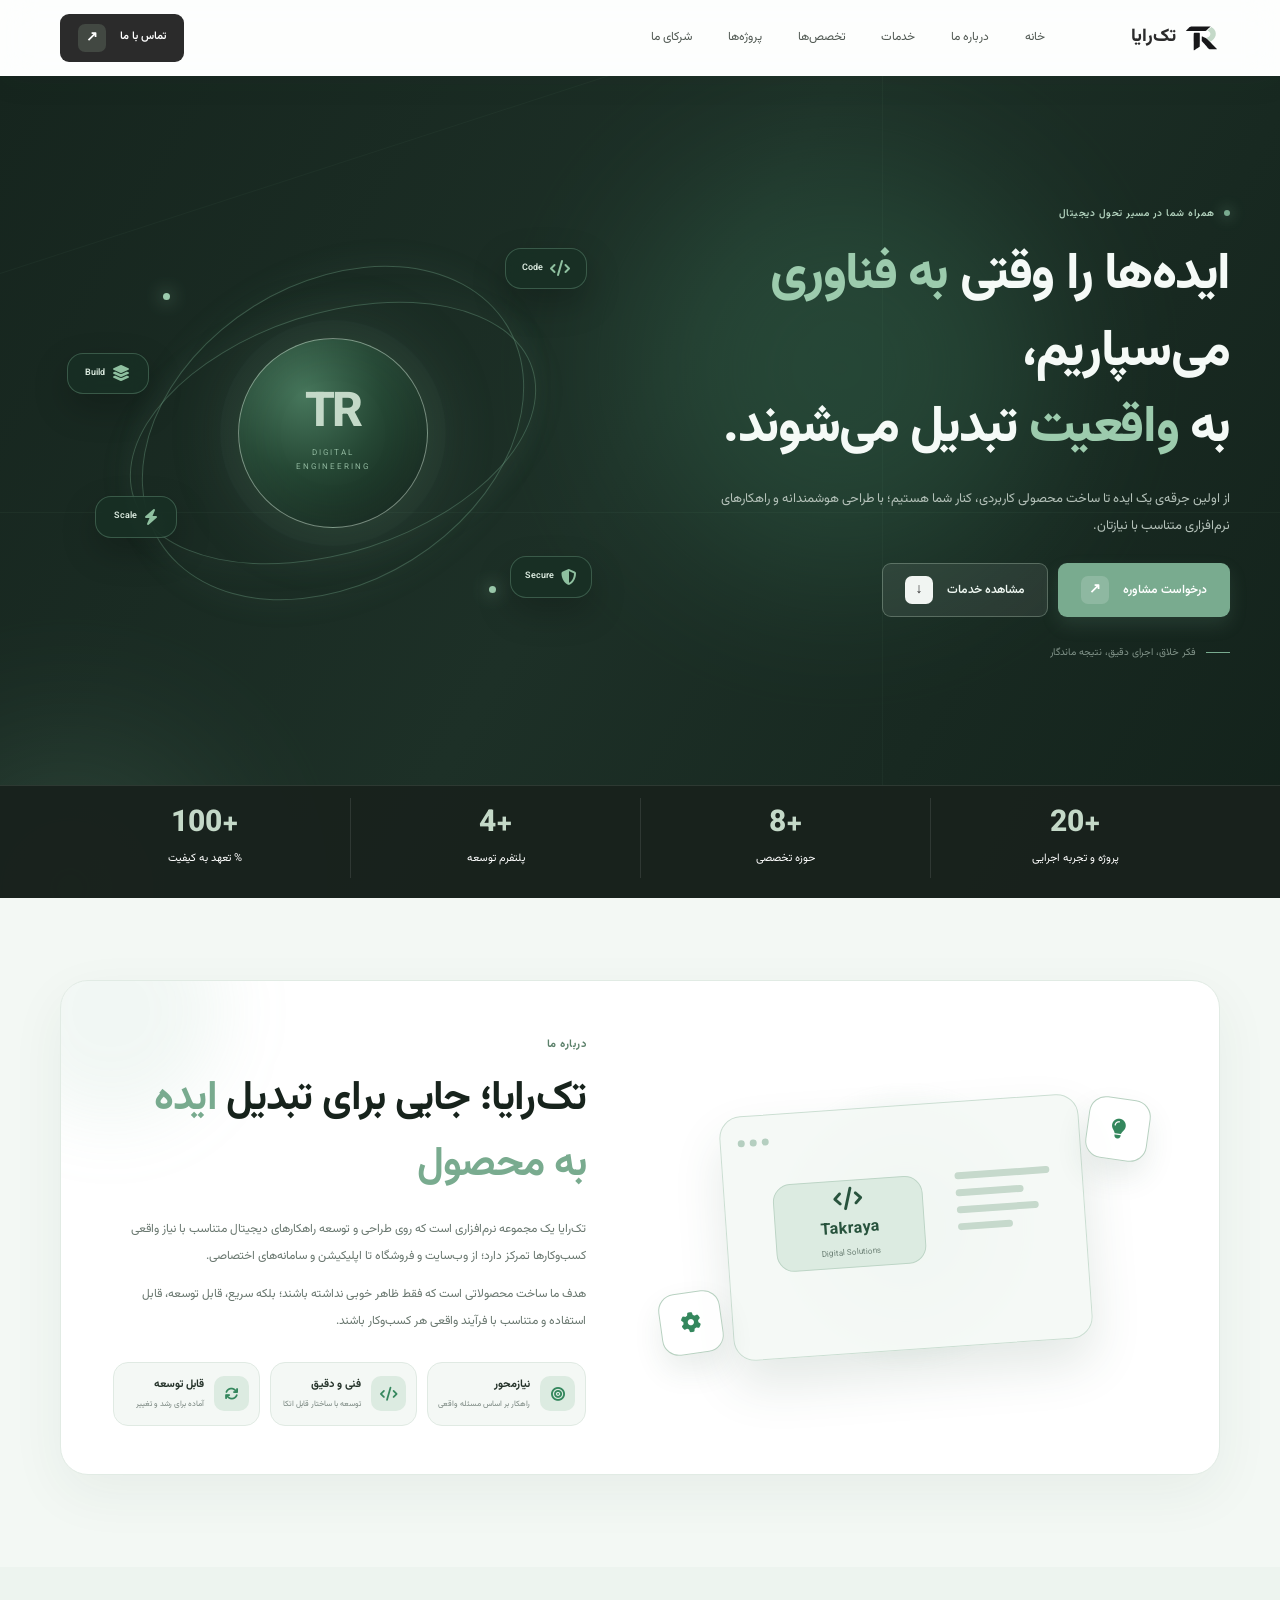
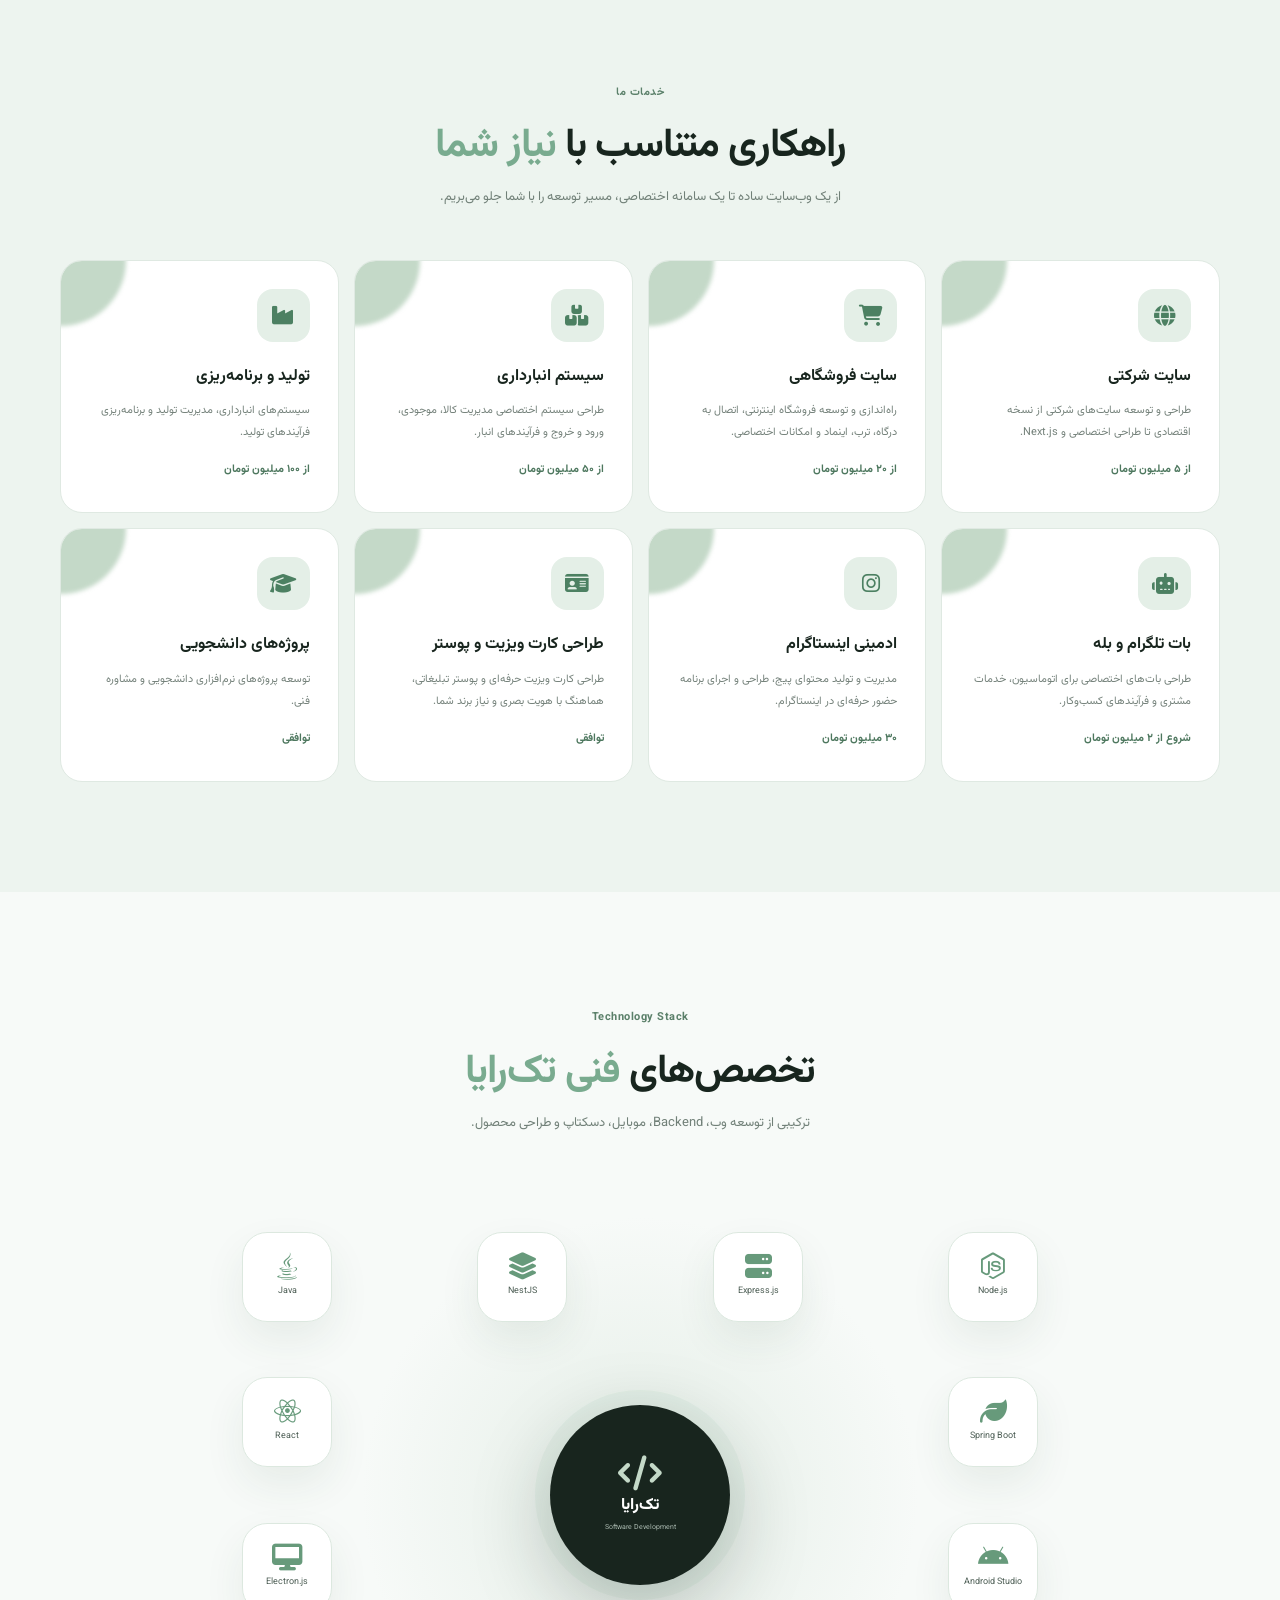
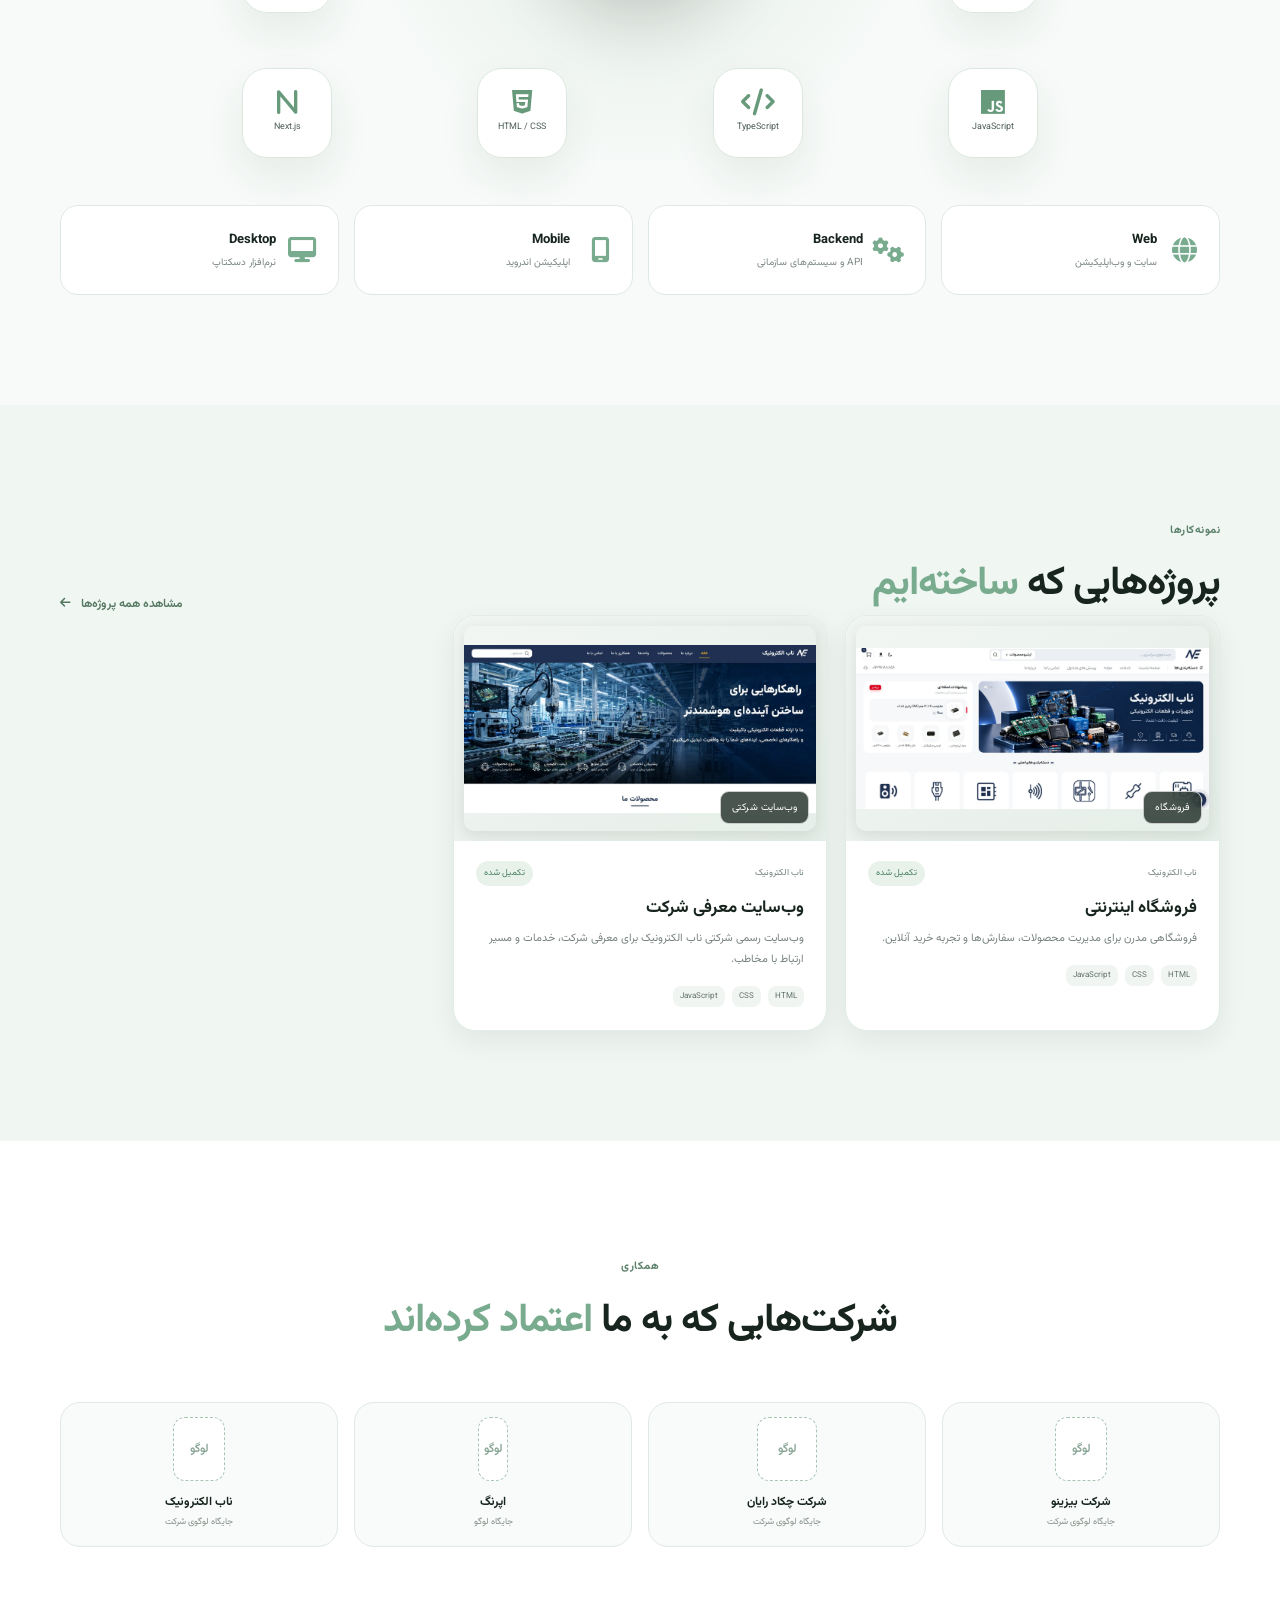
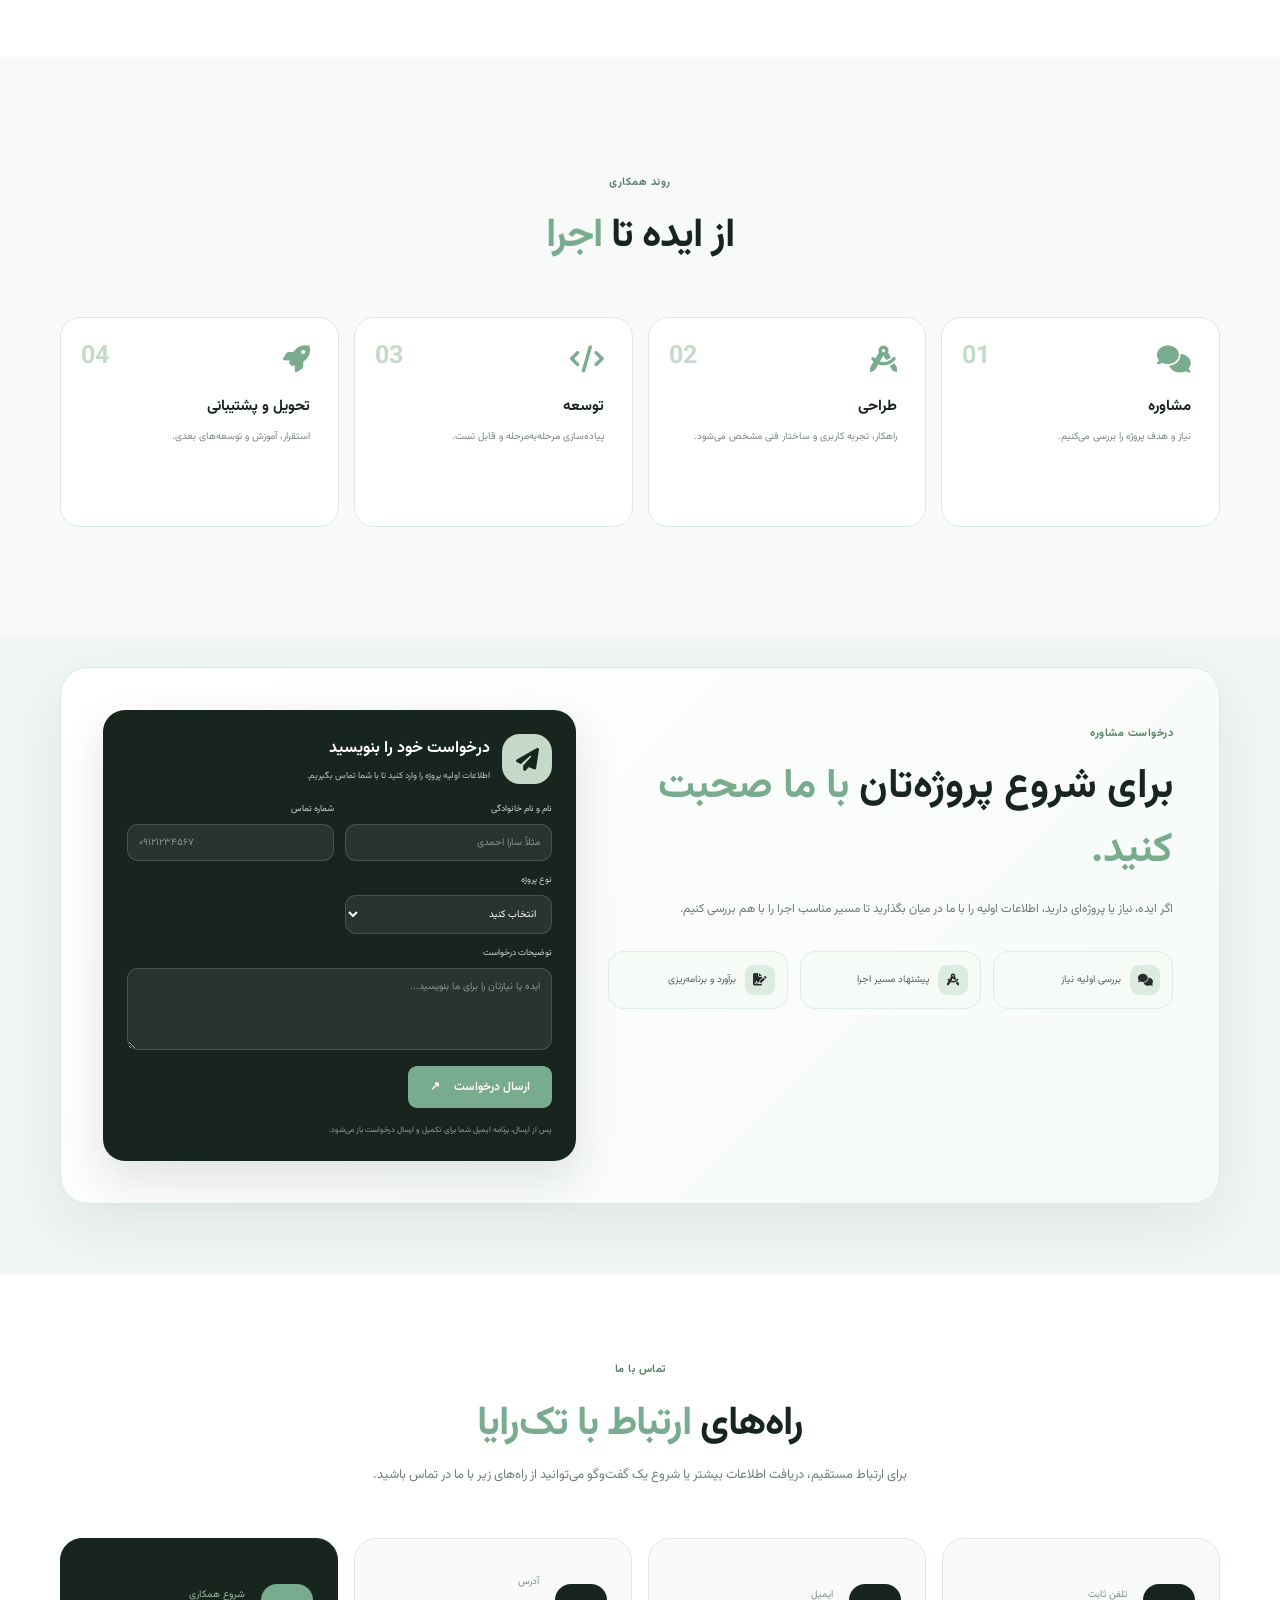
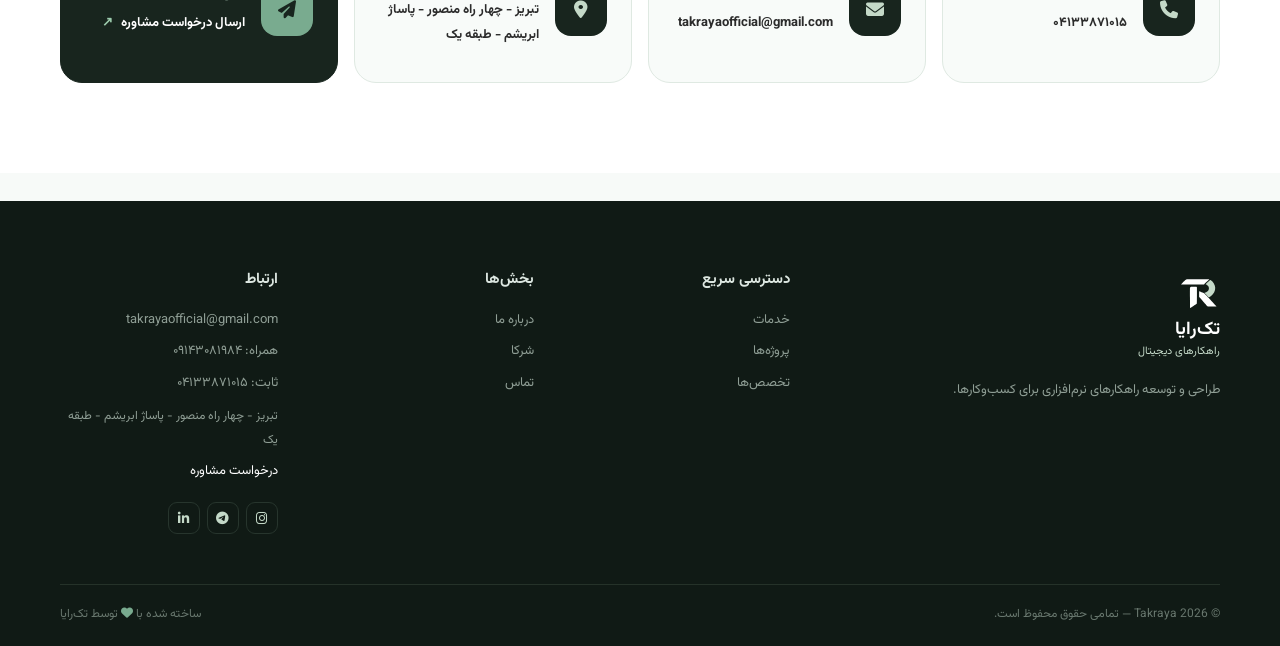
==== commit 838aab00: "update" ====
--- a/index.html
+++ b/index.html
@@ -18,8 +18,6 @@
 
 <body>
   <div id="progress"></div>
-  <div class="cursor-dot"></div>
-  <div class="cursor-ring"></div>
   <header class="site-header" id="top">
     <div class="container nav-wrap">
       <a class="brand brand-logo" href="#home" aria-label="تک‌رایا، صفحه اصلی">
@@ -35,7 +33,6 @@
         <a href="#skills">تخصص‌ها</a>
         <a href="#projects">پروژه‌ها</a>
         <a href="#companies">شرکای ما</a>
-        <a href="#team">همکاران</a>
       </nav>
       <a class="button button-small button-dark nav-contact" href="#contact">تماس با ما <span
           aria-hidden="true">↗</span></a>
@@ -76,15 +73,15 @@
           <span class="hero-tech-pulse pulse-a"></span><span class="hero-tech-pulse pulse-b"></span>
         </div>
       </div>
-    </section>
-    <!-- ==================== آمار و دستاوردهای تک‌رایا ==================== -->
-    <section class="stats stats-v2">
-      <div class="container stats-grid">
-        <div class="stat"><strong data-count="20">0</strong><span>پروژه و تجربه اجرایی</span></div>
-        <div class="stat"><strong data-count="8">0</strong><span>حوزه تخصصی</span></div>
-        <div class="stat"><strong data-count="4">0</strong><span>پلتفرم توسعه</span></div>
-        <div class="stat"><strong data-count="100">0</strong><span>% تعهد به کیفیت</span></div>
-      </div>
+    <!-- ==================== آمار داخل محدوده هیرو؛ هر دو باهم صفحه اول را پر می‌کنند ==================== -->
+      <section class="stats stats-v2" aria-label="آمار و دستاوردهای تک‌رایا">
+        <div class="container stats-grid">
+          <div class="stat"><strong data-count="20">0</strong><span>پروژه و تجربه اجرایی</span></div>
+          <div class="stat"><strong data-count="8">0</strong><span>حوزه تخصصی</span></div>
+          <div class="stat"><strong data-count="4">0</strong><span>پلتفرم توسعه</span></div>
+          <div class="stat"><strong data-count="100">0</strong><span>% تعهد به کیفیت</span></div>
+        </div>
+      </section>
     </section>
     <!-- ==================== بخش درباره ما ==================== -->
     <section class="section about-new" id="about">
@@ -184,18 +181,6 @@
         <div class="company-grid" id="companyGrid"></div>
       </div>
     </section>
-    <!-- ==================== بخش تیم و همکاران تک‌رایا: نام اعضای تیم از فایل js/data.js خوانده می‌شود ==================== -->
-    <section class="section team" id="team">
-      <div class="container">
-        <div class="section-heading split reveal">
-          <div><span class="section-kicker">تیم تک‌رایا</span>
-            <h2>افرادی که پشت <strong>محصولات</strong> هستند</h2>
-          </div>
-          <p>تیم ما ترکیبی از توسعه، مدیریت پروژه و نگاه محصول است.</p>
-        </div>
-        <div class="team-grid" id="teamGrid"></div>
-      </div>
-    </section>
     <!-- ==================== بخش روند همکاری ==================== -->
     <section class="section process">
       <div class="container">
@@ -246,7 +231,7 @@
               </div>
             </div>
             <div class="consultation-fields">
-              <label><span>نام و نام خانوادگی</span><input type="text" name="name" placeholder="مثلاً زهرا کاظمی"
+              <label><span>نام و نام خانوادگی</span><input type="text" name="name" placeholder="مثلاً سارا احمدی"
                   required></label>
               <label><span>شماره تماس</span><input type="tel" name="phone" placeholder="۰۹۱۲۱۲۳۴۵۶۷" required></label>
               <label><span>نوع پروژه</span><select name="type">
@@ -280,6 +265,8 @@
           <a class="contact-card reveal" href="tel:04133871015"><span class="contact-icon"><i
                 class="fa-solid fa-phone"></i></span><span><small>تلفن ثابت</small><strong
                 dir="ltr">۰۴۱۳۳۸۷۱۰۱۵</strong></span></a>
+          <a class="contact-card reveal" href="mailto:takrayaofficial@gmail.com"><span class="contact-icon"><i
+                class="fa-solid fa-envelope"></i></span><span><small>ایمیل</small><strong dir="ltr">takrayaofficial@gmail.com</strong></span></a>
           <div class="contact-card reveal"><span class="contact-icon"><i
                 class="fa-solid fa-location-dot"></i></span><span><small>آدرس</small><strong>تبریز - چهار راه منصور -
                 پاساژ ابریشم - طبقه یک</strong></span></div>
@@ -298,23 +285,20 @@
         <p>طراحی و توسعه راهکارهای نرم‌افزاری برای کسب‌وکارها.</p>
       </div>
       <div>
-        <h4>دسترسی سریع</h4><a href="#services">خدمات</a><a href="#projects">پروژه‌ها</a><a href="#skills">تخصص‌ها</a><a
-          href="#team">تیم</a>
+        <h4>دسترسی سریع</h4><a href="#services">خدمات</a><a href="#projects">پروژه‌ها</a><a href="#skills">تخصص‌ها</a>
       </div>
       <div>
-        <h4>بخش‌ها</h4><a href="#about">درباره ما</a><a href="#companies">شرکا</a><a href="#team">همکاران</a><a
+        <h4>بخش‌ها</h4><a href="#about">درباره ما</a><a href="#companies">شرکا</a><a
           href="#contact">تماس</a>
       </div>
       <div>
-        <h4>ارتباط</h4><a href="mailto:info@takraya.ir">info@takraya.ir</a><a href="tel:09143081984">همراه:
+        <h4>ارتباط</h4><a href="mailto:takrayaofficial@gmail.com">takrayaofficial@gmail.com</a><a href="tel:09143081984">همراه:
           ۰۹۱۴۳۰۸۱۹۸۴</a><a href="tel:04133871015">ثابت: ۰۴۱۳۳۸۷۱۰۱۵</a>
         <p class="footer-address">تبریز - چهار راه منصور - پاساژ ابریشم - طبقه یک</p><a href="#consultation">درخواست
           مشاوره</a>
-        <div class="socials"><a href="javascript:void(0)" aria-label="Instagram" aria-disabled="true" title="به‌زودی"><i
-              class="fa-brands fa-instagram"></i></a><a href="javascript:void(0)" aria-label="Telegram"
-            aria-disabled="true" title="به‌زودی"><i class="fa-brands fa-telegram"></i></a><a href="javascript:void(0)"
-            aria-label="LinkedIn" aria-disabled="true" title="به‌زودی"><i class="fa-brands fa-linkedin-in"></i></a>
-        </div>
+        <div class="socials"><a href="javascript:void(0)" aria-label="Instagram" aria-disabled="true" title="به‌زودی"><i class="fa-brands fa-instagram"></i></a><a href="javascript:void(0)"
+            aria-label="Telegram" aria-disabled="true" title="به‌زودی"><i class="fa-brands fa-telegram"></i></a><a href="javascript:void(0)" aria-label="LinkedIn" aria-disabled="true" title="به‌زودی"><i
+              class="fa-brands fa-linkedin-in"></i></a></div>
       </div>
     </div>
     <div class="container footer-bottom"><span>© 2026 Takraya — تمامی حقوق محفوظ است.</span><span>ساخته شده با <i
--- a/css/style.css
+++ b/css/style.css
@@ -6830,401 +6830,1066 @@
 }
 
 @media (max-width: 600px) {
-    .project-slider {
-        height: 240px;
-    }
-
-    .slider-arrow {
-        width: 40px;
-        height: 40px;
-        left: 10px;
-        right: auto;
-        font-size: 15px;
-    }
+    .project-slider { height: 240px; }
+    .slider-arrow { width: 40px; height: 40px; left: 10px; right: auto; font-size: 15px; }
 }
 
 
 /* Project cards: real screenshots, readable fallback, and responsive image framing */
-.project-image.has-project-image {
-    isolation: isolate;
-    background: #26342d;
-}
-
-.project-image.has-project-image>img {
-    position: absolute;
-    inset: 0;
-    width: 100%;
-    height: 100%;
-    object-fit: cover;
-    object-position: center;
-    display: block;
-    transition: transform .55s ease;
-    z-index: 0;
-}
-
-.project-card:hover .project-image.has-project-image>img {
-    transform: scale(1.045);
-}
-
-.project-image.has-project-image:after {
-    z-index: 1;
-    pointer-events: none;
-}
-
+.project-image.has-project-image { isolation: isolate; background: #26342d; }
+.project-image.has-project-image > img {
+  position: absolute; inset: 0; width: 100%; height: 100%;
+  object-fit: cover; object-position: center; display: block;
+  transition: transform .55s ease; z-index: 0;
+}
+.project-card:hover .project-image.has-project-image > img { transform: scale(1.045); }
+.project-image.has-project-image:after { z-index: 1; pointer-events: none; }
 .project-image .project-image-icon {
-    position: absolute;
-    z-index: 2;
-    top: 14px;
-    right: 14px;
-    width: 42px;
-    height: 42px;
-    border-radius: 50%;
-    display: grid;
-    place-items: center;
-    background: rgba(35, 48, 41, .78);
-    color: #d5e8da;
-    font-size: 18px;
-    backdrop-filter: blur(8px);
-    -webkit-backdrop-filter: blur(8px);
-}
-
+  position: absolute; z-index: 2; top: 14px; right: 14px;
+  width: 42px; height: 42px; border-radius: 50%; display: grid; place-items: center;
+  background: rgba(35, 48, 41, .78); color: #d5e8da; font-size: 18px;
+  backdrop-filter: blur(8px); -webkit-backdrop-filter: blur(8px);
+}
 .project-image-caption {
-    position: absolute;
-    z-index: 2;
-    bottom: 13px;
-    right: 14px;
-    padding: 6px 10px;
-    border: 1px solid rgba(255, 255, 255, .25);
-    border-radius: 30px;
-    color: #fff;
-    background: rgba(35, 48, 41, .72);
-    font-size: 10px;
-    backdrop-filter: blur(8px);
-    -webkit-backdrop-filter: blur(8px);
-}
-
-.project-image.project-image-fallback {
-    background: radial-gradient(circle at 50% 40%, #79ab8f55, transparent 48%), linear-gradient(135deg, #2b2b2b, #3d5045);
-}
-
-.project-image.project-image-fallback .project-image-icon {
-    position: static;
-    width: auto;
-    height: auto;
-    background: transparent;
-    font-size: 56px;
-}
-
-.project-image.project-image-fallback .project-image-caption {
-    bottom: 18px;
-}
-
-@media (max-width: 600px) {
-    .project-image {
-        height: 205px;
-    }
-}
+  position: absolute; z-index: 2; bottom: 13px; right: 14px;
+  padding: 6px 10px; border: 1px solid rgba(255,255,255,.25);
+  border-radius: 30px; color: #fff; background: rgba(35,48,41,.72);
+  font-size: 10px; backdrop-filter: blur(8px); -webkit-backdrop-filter: blur(8px);
+}
+.project-image.project-image-fallback { background: radial-gradient(circle at 50% 40%, #79ab8f55, transparent 48%), linear-gradient(135deg,#2b2b2b,#3d5045); }
+.project-image.project-image-fallback .project-image-icon { position: static; width: auto; height: auto; background: transparent; font-size: 56px; }
+.project-image.project-image-fallback .project-image-caption { bottom: 18px; }
+@media (max-width: 600px) { .project-image { height: 205px; } }
 
 /* Refined project previews — cleaner, lighter and less crowded */
 .project-card {
-    overflow: hidden;
-    border-radius: 22px;
-    border: 1px solid rgba(121, 171, 143, .22);
-    background: #fff;
-    box-shadow: 0 10px 28px rgba(28, 45, 35, .07);
-    transition: transform .28s ease, box-shadow .28s ease, border-color .28s ease;
-}
-
+  overflow: hidden;
+  border-radius: 22px;
+  border: 1px solid rgba(121,171,143,.22);
+  background: #fff;
+  box-shadow: 0 10px 28px rgba(28,45,35,.07);
+  transition: transform .28s ease, box-shadow .28s ease, border-color .28s ease;
+}
 .project-card:hover {
-    transform: translateY(-5px);
-    box-shadow: 0 18px 42px rgba(28, 45, 35, .12);
-    border-color: rgba(121, 171, 143, .55);
-}
-
+  transform: translateY(-5px);
+  box-shadow: 0 18px 42px rgba(28,45,35,.12);
+  border-color: rgba(121,171,143,.55);
+}
 .project-image.has-project-image {
-    position: relative;
-    height: 225px;
-    min-height: 225px;
-    overflow: hidden;
-    background: linear-gradient(145deg, #f2f6f3, #e5eee8);
-    isolation: isolate;
-}
-
-.project-image.has-project-image>img {
-    position: absolute;
-    inset: 10px;
-    width: calc(100% - 20px);
-    height: calc(100% - 20px);
-    object-fit: contain;
-    object-position: center;
-    border-radius: 10px;
-    box-shadow: 0 4px 16px rgba(30, 48, 37, .12);
-    transition: transform .35s ease;
-}
-
-.project-card:hover .project-image.has-project-image>img {
-    transform: scale(1.015);
-}
-
+  position: relative;
+  height: 225px;
+  min-height: 225px;
+  overflow: hidden;
+  background: linear-gradient(145deg,#f2f6f3,#e5eee8);
+  isolation: isolate;
+}
+.project-image.has-project-image > img {
+  position: absolute;
+  inset: 10px;
+  width: calc(100% - 20px);
+  height: calc(100% - 20px);
+  object-fit: contain;
+  object-position: center;
+  border-radius: 10px;
+  box-shadow: 0 4px 16px rgba(30,48,37,.12);
+  transition: transform .35s ease;
+}
+.project-card:hover .project-image.has-project-image > img { transform: scale(1.015); }
 .project-image.has-project-image:after {
-    background: linear-gradient(180deg, rgba(23, 42, 31, .03), rgba(23, 42, 31, .08));
-    z-index: 1;
-    pointer-events: none;
-}
-
+  background: linear-gradient(180deg,rgba(23,42,31,.03),rgba(23,42,31,.08));
+  z-index: 1;
+  pointer-events: none;
+}
 .project-image .project-image-icon {
-    top: 17px;
-    right: 17px;
-    width: 36px;
-    height: 36px;
-    border: 1px solid rgba(255, 255, 255, .75);
-    border-radius: 12px;
-    background: rgba(35, 48, 41, .84);
-    color: #d9ebdf;
-    box-shadow: 0 3px 12px rgba(20, 35, 25, .12);
-}
-
+  top: 17px;
+  right: 17px;
+  width: 36px;
+  height: 36px;
+  border: 1px solid rgba(255,255,255,.75);
+  border-radius: 12px;
+  background: rgba(35,48,41,.84);
+  color: #d9ebdf;
+  box-shadow: 0 3px 12px rgba(20,35,25,.12);
+}
 .project-image-caption {
-    right: 17px;
-    bottom: 17px;
-    padding: 6px 11px;
-    border: 1px solid rgba(255, 255, 255, .7);
-    border-radius: 9px;
-    background: rgba(35, 48, 41, .82);
-    font-size: 10px;
-    letter-spacing: .1px;
-}
-
-.project-body {
-    padding: 20px 22px 23px;
-}
-
-.project-body h3 {
-    line-height: 1.7;
-    margin-top: 7px;
-}
-
-.project-body p {
-    line-height: 1.9;
-}
-
-.project-tech {
-    gap: 7px;
-    flex-wrap: wrap;
-}
-
-.project-tech span {
-    border-radius: 8px;
-}
-
+  right: 17px;
+  bottom: 17px;
+  padding: 6px 11px;
+  border: 1px solid rgba(255,255,255,.7);
+  border-radius: 9px;
+  background: rgba(35,48,41,.82);
+  font-size: 10px;
+  letter-spacing: .1px;
+}
+.project-body { padding: 20px 22px 23px; }
+.project-body h3 { line-height: 1.7; margin-top: 7px; }
+.project-body p { line-height: 1.9; }
+.project-tech { gap: 7px; flex-wrap: wrap; }
+.project-tech span { border-radius: 8px; }
 .projects-page .projects-reference-grid .project-image.has-project-image {
-    height: 225px;
-    min-height: 225px;
-    flex-basis: 225px;
-}
-
-.projects-page .projects-reference-grid .project-image.has-project-image>img {
-    object-fit: contain;
-}
-
+  height: 225px;
+  min-height: 225px;
+  flex-basis: 225px;
+}
+.projects-page .projects-reference-grid .project-image.has-project-image > img {
+  object-fit: contain;
+}
 @media (max-width: 600px) {
-
-    .project-image.has-project-image,
-    .projects-page .projects-reference-grid .project-image.has-project-image {
-        height: 195px;
-        min-height: 195px;
-        flex-basis: 195px;
-    }
-
-    .project-body {
-        padding: 17px 17px 20px;
-    }
+  .project-image.has-project-image,
+  .projects-page .projects-reference-grid .project-image.has-project-image {
+    height: 195px;
+    min-height: 195px;
+    flex-basis: 195px;
+  }
+  .project-body { padding: 17px 17px 20px; }
 }
 
 /* ===== Page-specific refinement: all projects ===== */
-.projects-page .projects-list-section>.container {
-    max-width: 1120px;
-}
-
+.projects-page .projects-list-section > .container {
+  max-width: 1120px;
+}
 .projects-page .projects-reference-grid {
-    grid-template-columns: repeat(2, minmax(0, 1fr)) !important;
-    grid-template-areas: none !important;
-    gap: 30px !important;
-    max-width: 1000px;
-    margin-inline: auto;
-    align-items: stretch;
-}
-
-.projects-page .projects-reference-grid>.project-card {
-    grid-area: auto !important;
-    min-width: 0;
-    height: 100%;
-    border-radius: 24px;
-    border: 1px solid #dce9e0;
-    background: #fff;
-    box-shadow: 0 12px 32px rgba(34, 62, 44, .07);
-}
-
-.projects-page .projects-reference-grid>.project-card:hover {
-    transform: translateY(-5px);
-    box-shadow: 0 20px 44px rgba(34, 62, 44, .12);
-}
-
+  grid-template-columns: repeat(2, minmax(0, 1fr)) !important;
+  grid-template-areas: none !important;
+  gap: 30px !important;
+  max-width: 1000px;
+  margin-inline: auto;
+  align-items: stretch;
+}
+.projects-page .projects-reference-grid > .project-card {
+  grid-area: auto !important;
+  min-width: 0;
+  height: 100%;
+  border-radius: 24px;
+  border: 1px solid #dce9e0;
+  background: #fff;
+  box-shadow: 0 12px 32px rgba(34, 62, 44, .07);
+}
+.projects-page .projects-reference-grid > .project-card:hover {
+  transform: translateY(-5px);
+  box-shadow: 0 20px 44px rgba(34, 62, 44, .12);
+}
 .projects-page .projects-reference-grid .project-image.has-project-image {
-    height: 250px !important;
-    min-height: 250px !important;
-    flex: 0 0 250px !important;
-    padding: 12px;
-    background: linear-gradient(145deg, #f5f8f6, #eaf1ec);
-}
-
+  height: 250px !important;
+  min-height: 250px !important;
+  flex: 0 0 250px !important;
+  padding: 12px;
+  background: linear-gradient(145deg, #f5f8f6, #eaf1ec);
+}
 /* Override older page rules that were cropping screenshots */
-.projects-page .projects-reference-grid .project-image.has-project-image>img {
-    position: absolute !important;
-    inset: 12px !important;
-    width: calc(100% - 24px) !important;
-    height: calc(100% - 24px) !important;
-    object-fit: contain !important;
-    object-position: center !important;
-    border-radius: 10px;
-    box-shadow: 0 3px 14px rgba(35, 55, 42, .10);
-}
-
+.projects-page .projects-reference-grid .project-image.has-project-image > img {
+  position: absolute !important;
+  inset: 12px !important;
+  width: calc(100% - 24px) !important;
+  height: calc(100% - 24px) !important;
+  object-fit: contain !important;
+  object-position: center !important;
+  border-radius: 10px;
+  box-shadow: 0 3px 14px rgba(35, 55, 42, .10);
+}
 .projects-page .projects-reference-grid .project-image.has-project-image::before,
 .projects-page .projects-reference-grid .project-image.has-project-image::after {
-    background: none !important;
-    opacity: 0 !important;
-}
-
+  background: none !important;
+  opacity: 0 !important;
+}
 .projects-page .projects-reference-grid .project-image.has-project-image .project-image-icon {
-    top: 20px;
-    right: 20px;
-    bottom: auto;
-    width: 34px;
-    height: 34px;
-    font-size: 13px;
-    border-radius: 11px;
-    background: rgba(35, 48, 41, .86);
-}
-
+  top: 20px;
+  right: 20px;
+  bottom: auto;
+  width: 34px;
+  height: 34px;
+  font-size: 13px;
+  border-radius: 11px;
+  background: rgba(35, 48, 41, .86);
+}
 .projects-page .projects-reference-grid .project-image-caption {
-    right: 20px;
-    bottom: 20px;
-    font-size: 10px;
-    padding: 6px 10px;
-    border-radius: 8px;
-    background: rgba(35, 48, 41, .86);
-}
-
+  right: 20px;
+  bottom: 20px;
+  font-size: 10px;
+  padding: 6px 10px;
+  border-radius: 8px;
+  background: rgba(35, 48, 41, .86);
+}
 .projects-page .projects-reference-grid .project-body {
-    padding: 23px 24px 25px;
-}
-
+  padding: 23px 24px 25px;
+}
 .projects-page .projects-reference-grid .project-body h3 {
-    font-size: 18px;
-    line-height: 1.8;
-    margin: 2px 0 9px;
-}
-
+  font-size: 18px;
+  line-height: 1.8;
+  margin: 2px 0 9px;
+}
 .projects-page .projects-reference-grid .project-body p {
-    font-size: 12px;
-    line-height: 2;
-    min-height: 48px;
-    margin-bottom: 17px;
-}
-
+  font-size: 12px;
+  line-height: 2;
+  min-height: 48px;
+  margin-bottom: 17px;
+}
 .projects-page .projects-reference-grid .project-tech {
-    gap: 8px;
-    padding-top: 16px;
-}
-
+  gap: 8px;
+  padding-top: 16px;
+}
 .projects-page .projects-reference-grid .project-tech span {
-    font-size: 10px;
-    padding: 6px 10px;
-}
-
+  font-size: 10px;
+  padding: 6px 10px;
+}
 @media (max-width: 760px) {
-    .projects-page .projects-reference-grid {
-        grid-template-columns: 1fr !important;
-        max-width: 520px;
-        gap: 22px !important;
-    }
-
-    .projects-page .projects-reference-grid .project-image.has-project-image {
-        height: 225px !important;
-        min-height: 225px !important;
-        flex-basis: 225px !important;
-    }
+  .projects-page .projects-reference-grid {
+    grid-template-columns: 1fr !important;
+    max-width: 520px;
+    gap: 22px !important;
+  }
+  .projects-page .projects-reference-grid .project-image.has-project-image {
+    height: 225px !important;
+    min-height: 225px !important;
+    flex-basis: 225px !important;
+  }
 }
 
 
 /* Final adjustments requested: compact project cards and safe placeholder social links */
 .projects-page .projects-reference-grid {
-    grid-template-columns: repeat(3, minmax(0, 1fr)) !important;
-    gap: 22px !important;
-    max-width: 1120px;
-}
-
-.projects-page .projects-reference-grid>.project-card {
-    border-radius: 20px;
-}
-
+  grid-template-columns: repeat(3, minmax(0, 1fr)) !important;
+  gap: 22px !important;
+  max-width: 1120px;
+}
+.projects-page .projects-reference-grid > .project-card {
+  border-radius: 20px;
+}
 .projects-page .projects-reference-grid .project-image.has-project-image {
-    height: 190px !important;
-    min-height: 190px !important;
-    flex: 0 0 190px !important;
-    padding: 9px;
-}
-
-.projects-page .projects-reference-grid .project-image.has-project-image>img {
-    inset: 9px !important;
-    width: calc(100% - 18px) !important;
-    height: calc(100% - 18px) !important;
-}
-
-.projects-page .projects-reference-grid .project-body {
-    padding: 18px 18px 20px;
-}
-
-.projects-page .projects-reference-grid .project-body h3 {
-    font-size: 16px;
-}
-
-.projects-page .projects-reference-grid .project-body p {
-    font-size: 12px;
-    min-height: 44px;
-}
-
-.projects-page .projects-reference-grid .project-tech {
-    gap: 6px;
-    padding-top: 12px;
-}
-
-.projects-page .projects-reference-grid .project-tech span {
-    font-size: 9px;
-    padding: 5px 8px;
-}
-
+  height: 190px !important;
+  min-height: 190px !important;
+  flex: 0 0 190px !important;
+  padding: 9px;
+}
+.projects-page .projects-reference-grid .project-image.has-project-image > img {
+  inset: 9px !important;
+  width: calc(100% - 18px) !important;
+  height: calc(100% - 18px) !important;
+}
+.projects-page .projects-reference-grid .project-body { padding: 18px 18px 20px; }
+.projects-page .projects-reference-grid .project-body h3 { font-size: 16px; }
+.projects-page .projects-reference-grid .project-body p { font-size: 12px; min-height: 44px; }
+.projects-page .projects-reference-grid .project-tech { gap: 6px; padding-top: 12px; }
+.projects-page .projects-reference-grid .project-tech span { font-size: 9px; padding: 5px 8px; }
 @media (max-width: 900px) {
-    .projects-page .projects-reference-grid {
-        grid-template-columns: repeat(2, minmax(0, 1fr)) !important;
-    }
-}
-
+  .projects-page .projects-reference-grid { grid-template-columns: repeat(2, minmax(0, 1fr)) !important; }
+}
 @media (max-width: 600px) {
-    .projects-page .projects-reference-grid {
-        grid-template-columns: 1fr !important;
-        max-width: 480px;
-    }
-
-    .projects-page .projects-reference-grid .project-image.has-project-image {
-        height: 200px !important;
-        min-height: 200px !important;
-        flex-basis: 200px !important;
-    }
-}
-
+  .projects-page .projects-reference-grid { grid-template-columns: 1fr !important; max-width: 480px; }
+  .projects-page .projects-reference-grid .project-image.has-project-image { height: 200px !important; min-height: 200px !important; flex-basis: 200px !important; }
+}
 /* Social icons are placeholders until official profile links are supplied. */
-.footer .socials a[aria-disabled="true"] {
-    cursor: default;
-}+.footer .socials a[aria-disabled="true"] { cursor: default; }
+
+
+/* ===== Requested updates: full-screen hero, partner logo placeholders, project layout ===== */
+.hero-v1 {
+  min-height: 100vh;
+  min-height: 100svh;
+}
+.hero-v1 .hero-v1-grid {
+  min-height: 100vh;
+  min-height: 100svh;
+  padding-top: max(100px, calc(78px + 28px));
+  padding-bottom: 42px;
+}
+.company-grid {
+  grid-template-columns: repeat(3, minmax(0, 1fr));
+}
+.company-logo-placeholder {
+  width: min(180px, 76%);
+  height: 64px;
+  border: 1px dashed #a8c5b2;
+  border-radius: 12px;
+  background: #fff;
+  color: #8ba797;
+  font-size: 12px;
+  font-weight: 600;
+  box-shadow: none;
+}
+.project-head-inner {
+  direction: ltr;
+}
+.project-head-inner h1 {
+  direction: rtl;
+  text-align: right;
+}
+.back-projects {
+  order: 0;
+  display: inline-flex;
+  align-items: center;
+  gap: 8px;
+}
+.back-projects i {
+  margin: 0;
+}
+.showcase-grid {
+  align-items: stretch;
+}
+.project-info-card,
+.project-slider-wrap {
+  height: 375px;
+  min-height: 375px;
+}
+.project-info-card {
+  overflow-y: auto;
+}
+.project-slider-wrap {
+  display: flex;
+  flex-direction: column;
+}
+.project-slider {
+  height: auto;
+  min-height: 0;
+  flex: 1 1 auto;
+}
+.slider-bottom {
+  flex: 0 0 auto;
+}
+/* The decorative circular icon on project cards is intentionally removed. */
+.project-image .project-image-icon {
+  display: none !important;
+}
+@media (max-width: 900px) {
+  .hero-v1, .hero-v1 .hero-v1-grid {
+    min-height: 100svh;
+  }
+  .company-grid {
+    grid-template-columns: repeat(3, minmax(0, 1fr));
+  }
+}
+@media (max-width: 720px) {
+  .hero-v1 .hero-v1-grid {
+    padding-top: 108px;
+    padding-bottom: 38px;
+  }
+  .company-grid {
+    grid-template-columns: 1fr;
+  }
+  .project-head-inner {
+    flex-direction: column;
+    align-items: stretch;
+  }
+  .back-projects {
+    align-self: flex-start;
+  }
+  .project-info-card,
+  .project-slider-wrap {
+    height: auto;
+    min-height: 0;
+  }
+  .project-slider {
+    height: 300px;
+    flex: none;
+  }
+}
+
+/* ===== اصلاح دقیق بازخورد: هیرو و آمار در یک صفحه، خدمات یک‌کارت، جزئیات پروژه ===== */
+/* هدر بالای سایت حدود 78px است؛ خود هیرو و آمار با هم باقی ارتفاع صفحه اول را پر می‌کنند. */
+.hero-v1 {
+  min-height: calc(100vh - 78px);
+  min-height: calc(100svh - 78px);
+  display: flex;
+  flex-direction: column;
+}
+.hero-v1 .hero-v1-grid {
+  width: min(1180px, calc(100% - 48px));
+  min-height: 0;
+  flex: 1 1 auto;
+  padding-top: 24px;
+  padding-bottom: 20px;
+}
+.hero-v1 > .stats-v2 {
+  position: relative;
+  z-index: 2;
+  flex: 0 0 auto;
+  width: 100%;
+  margin-top: auto;
+  padding: 12px 0 20px;
+  background: transparent;
+}
+.hero-v1 > .stats-v2 .stats-grid {
+  padding-top: 0;
+  padding-bottom: 0;
+}
+.hero-v1 > .stats-v2 .stat {
+  padding-top: 8px;
+  padding-bottom: 8px;
+}
+
+/* دکمه بازگشت در سمت چپ؛ فلش رو به راست و پس از متن فارسی قرار می‌گیرد. */
+.project-head-inner {
+  direction: ltr !important;
+}
+.project-head-inner .back-projects {
+  order: 0;
+  align-self: center;
+  direction: rtl;
+  display: inline-flex;
+  flex-direction: row;
+  align-items: center;
+  justify-content: center;
+  gap: 9px;
+}
+.project-head-inner .back-projects i {
+  display: inline-block;
+  margin: 0 !important;
+  transform: none !important;
+}
+.project-head-inner h1 {
+  margin-left: auto;
+  direction: rtl;
+  text-align: right;
+}
+
+/* تصویر و کارت اطلاعات پروژه دقیقاً هم‌ارتفاع هستند؛ تصویر تمام فضای محتوایی خود را می‌گیرد. */
+.showcase-grid {
+  grid-template-columns: minmax(280px, 0.82fr) minmax(0, 1.18fr);
+  align-items: stretch !important;
+}
+.project-info-card,
+.project-slider-wrap {
+  height: 390px !important;
+  min-height: 390px !important;
+  box-sizing: border-box;
+}
+.project-info-card {
+  overflow-y: auto;
+}
+.project-slider-wrap {
+  display: flex !important;
+  flex-direction: column;
+  min-width: 0;
+  padding: 0;
+}
+.project-slider {
+  position: relative;
+  flex: 1 1 auto !important;
+  height: auto !important;
+  min-height: 0 !important;
+  overflow: hidden;
+}
+.project-slider > img {
+  display: block;
+  width: 100%;
+  height: 100%;
+  object-fit: contain;
+  object-position: center;
+}
+.slider-bottom {
+  flex: 0 0 38px;
+  min-height: 38px;
+  box-sizing: border-box;
+}
+@media (max-width: 900px) {
+  .hero-v1 {
+    min-height: calc(100svh - 72px);
+  }
+  .hero-v1 .hero-v1-grid {
+    min-height: 0;
+    padding-top: 22px;
+    padding-bottom: 12px;
+  }
+  .hero-v1 > .stats-v2 {
+    padding: 8px 0 14px;
+  }
+  .showcase-grid {
+    grid-template-columns: minmax(0, 1fr) minmax(0, 1.25fr);
+  }
+  .project-info-card,
+  .project-slider-wrap {
+    height: 360px !important;
+    min-height: 360px !important;
+  }
+}
+@media (max-width: 720px) {
+  .hero-v1 {
+    min-height: calc(100svh - 68px);
+  }
+  .hero-v1 .hero-v1-grid {
+    width: calc(100% - 36px);
+    padding-top: 22px;
+    padding-bottom: 12px;
+  }
+  .hero-v1 > .stats-v2 .stats-grid {
+    grid-template-columns: repeat(2, minmax(0, 1fr));
+    gap: 8px 14px;
+  }
+  .hero-v1 > .stats-v2 .stat {
+    padding: 5px 0;
+  }
+  .project-head-inner {
+    align-items: flex-start !important;
+    gap: 18px;
+  }
+  .project-head-inner .back-projects {
+    align-self: flex-start;
+    order: 0;
+  }
+  .project-info-card,
+  .project-slider-wrap {
+    height: auto !important;
+    min-height: 0 !important;
+  }
+  .project-slider-wrap {
+    height: 320px !important;
+  }
+  .project-slider {
+    flex: 1 1 auto !important;
+  }
+}
+
+
+/* ===== اصلاحات نهایی بازخورد ===== */
+/* حذف نشانگر دایره‌ای سبز متحرک */
+.cursor-dot,
+.cursor-ring { display: none !important; }
+
+/* پس‌زمینه آمار کمی تیره‌تر از خود هیرو باشد */
+.hero-v1 > .stats-v2 {
+  background: rgba(24, 34, 29, .96) !important;
+  border-top: 1px solid rgba(196, 217, 200, .12);
+}
+
+/* حفظ اندازه مناسب کارت اطلاعات؛ تصویر و اسلایدر خود را با ارتفاع همان کارت تطبیق دهند */
+.project-showcase .showcase-grid {
+  align-items: stretch !important;
+}
+.project-showcase .project-info-card {
+  height: auto !important;
+  min-height: 0 !important;
+  align-self: stretch;
+  overflow: visible;
+}
+.project-showcase .project-slider-wrap {
+  height: auto !important;
+  min-height: 0 !important;
+  align-self: stretch;
+  display: flex !important;
+  flex-direction: column;
+}
+.project-showcase .project-slider {
+  height: auto !important;
+  min-height: 0 !important;
+  flex: 1 1 auto !important;
+}
+.project-showcase .project-slider > img {
+  width: 100%;
+  height: 100%;
+  object-fit: contain;
+}
+.project-showcase .slider-bottom { flex: 0 0 38px; }
+
+/* فوتر کمی فاصله بیشتری از محتوای بالایی داشته باشد */
+.footer { margin-top: 28px; }
+@media (max-width: 720px) {
+  .hero-v1 > .stats-v2 { background: rgba(24, 34, 29, .96) !important; }
+  .project-showcase .project-slider-wrap { height: 300px !important; }
+  .project-showcase .project-slider { flex: 1 1 auto !important; }
+  .footer { margin-top: 18px; }
+}
+
+
+/* Final fix: remove the moving green cursor and decorative project-image circle/icon. */
+.cursor-dot,
+.cursor-ring {
+  display: none !important;
+  animation: none !important;
+}
+#projectGrid .project-image .project-image-icon,
+#projectGrid .project-image > i,
+#projectGrid .project-image::before {
+  display: none !important;
+  content: none !important;
+  animation: none !important;
+}
+
+/* Final cleanup: remove all decorative circular overlays from project thumbnails. */
+.project-image::before,
+.project-image::after,
+.project-image.has-project-image::before,
+.project-image.has-project-image::after,
+.projects-page .projects-reference-grid .project-image::before,
+.projects-page .projects-reference-grid .project-image::after,
+#projectGrid .project-image::before,
+#projectGrid .project-image::after {
+  content: none !important;
+  display: none !important;
+  animation: none !important;
+  border: 0 !important;
+  box-shadow: none !important;
+  background: none !important;
+}
+
+/* شرکای ما: نمایش همه شرکت‌ها در یک ردیف */
+.companies .company-grid {
+  display: grid;
+  grid-template-columns: repeat(4, minmax(0, 1fr));
+  gap: 16px;
+  align-items: stretch;
+}
+.companies .company-card {
+  min-width: 0;
+}
+@media (max-width: 720px) {
+  .companies .company-grid {
+    grid-template-columns: repeat(4, minmax(150px, 1fr));
+    overflow-x: auto;
+    padding: 0 0 10px;
+    scrollbar-width: thin;
+  }
+}
+
+/* Project detail: equal-height info and gallery panels; keep slide counter at the bottom. */
+.project-showcase .showcase-grid {
+  align-items: stretch !important;
+}
+.project-showcase .project-info-card,
+.project-showcase .project-slider-wrap {
+  height: 100% !important;
+  min-height: 0 !important;
+  box-sizing: border-box;
+}
+.project-showcase .project-info-card {
+  display: flex;
+  flex-direction: column;
+}
+.project-showcase .project-view-btn {
+  margin-top: auto;
+  flex-shrink: 0;
+}
+.project-showcase .project-slider-wrap {
+  display: flex !important;
+  flex-direction: column;
+  align-self: stretch;
+}
+.project-showcase .project-slider {
+  flex: 1 1 auto !important;
+  min-height: 0 !important;
+}
+.project-showcase .slider-bottom {
+  flex: 0 0 48px !important;
+  min-height: 48px;
+  padding: 0 12px;
+  margin-top: auto;
+}
+@media (max-width: 720px) {
+  .project-showcase .project-info-card,
+  .project-showcase .project-slider-wrap {
+    height: auto !important;
+  }
+  .project-showcase .project-slider-wrap {
+    min-height: 0 !important;
+  }
+  .project-showcase .project-slider {
+    flex: none !important;
+    height: 300px !important;
+  }
+}
+
+/* Final fix: keep project information and gallery panels exactly equal in height. */
+@media (min-width: 721px) {
+  .project-showcase .showcase-grid {
+    align-items: stretch !important;
+    grid-auto-rows: 562px;
+  }
+  .project-showcase .project-info-card,
+  .project-showcase .project-slider-wrap {
+    height: 562px !important;
+    min-height: 562px !important;
+    max-height: 562px !important;
+    box-sizing: border-box !important;
+  }
+  .project-showcase .project-info-card {
+    display: flex !important;
+    flex-direction: column !important;
+  }
+  .project-showcase .project-view-btn {
+    margin-top: auto !important;
+  }
+  .project-showcase .project-slider-wrap {
+    display: flex !important;
+    flex-direction: column !important;
+  }
+  .project-showcase .project-slider {
+    height: auto !important;
+    min-height: 0 !important;
+    flex: 1 1 auto !important;
+  }
+  .project-showcase .slider-bottom {
+    flex: 0 0 48px !important;
+    height: 48px !important;
+    min-height: 48px !important;
+    box-sizing: border-box !important;
+  }
+}
+@media (max-width: 720px) {
+  .project-showcase .showcase-grid {
+    grid-auto-rows: auto !important;
+  }
+  .project-showcase .project-info-card,
+  .project-showcase .project-slider-wrap {
+    height: auto !important;
+    min-height: 0 !important;
+    max-height: none !important;
+  }
+}
+
+/* Definitive project detail layout: both panels share one row and exactly equal height.
+   The slide counter/dots live INSIDE the gallery panel at its bottom edge. */
+@media (min-width: 721px) {
+  .project-showcase .showcase-grid {
+    display: grid !important;
+    grid-template-columns: minmax(0, 1fr) minmax(0, 1.25fr) !important;
+    align-items: stretch !important;
+    grid-auto-rows: 420px !important;
+  }
+  .project-showcase .showcase-grid > .project-info-card,
+  .project-showcase .showcase-grid > .project-slider-wrap {
+    width: 100% !important;
+    height: 420px !important;
+    min-height: 420px !important;
+    max-height: 420px !important;
+    margin: 0 !important;
+    box-sizing: border-box !important;
+  }
+  .project-showcase .showcase-grid > .project-info-card {
+    display: flex !important;
+    flex-direction: column !important;
+    align-self: stretch !important;
+  }
+  .project-showcase .project-info-card .project-view-btn {
+    margin-top: auto !important;
+    flex-shrink: 0 !important;
+  }
+  .project-showcase .showcase-grid > .project-slider-wrap {
+    display: grid !important;
+    grid-template-rows: minmax(0, 1fr) 48px !important;
+    align-self: stretch !important;
+    overflow: hidden !important;
+  }
+  .project-showcase .project-slider-wrap .project-slider {
+    width: 100% !important;
+    height: 100% !important;
+    min-height: 0 !important;
+    flex: none !important;
+    overflow: hidden !important;
+  }
+  .project-showcase .project-slider-wrap .project-slider > img {
+    display: block !important;
+    width: 100% !important;
+    height: 100% !important;
+    object-fit: contain !important;
+  }
+  .project-showcase .project-slider-wrap .slider-bottom {
+    position: static !important;
+    display: flex !important;
+    align-items: center !important;
+    justify-content: space-between !important;
+    width: 100% !important;
+    height: 48px !important;
+    min-height: 48px !important;
+    margin: 0 !important;
+    padding: 0 14px !important;
+    box-sizing: border-box !important;
+  }
+}
+@media (max-width: 720px) {
+  .project-showcase .showcase-grid {
+    grid-auto-rows: auto !important;
+  }
+  .project-showcase .showcase-grid > .project-info-card,
+  .project-showcase .showcase-grid > .project-slider-wrap {
+    height: auto !important;
+    min-height: 0 !important;
+    max-height: none !important;
+  }
+  .project-showcase .project-slider-wrap {
+    display: flex !important;
+    flex-direction: column !important;
+  }
+  .project-showcase .project-slider-wrap .project-slider {
+    height: 300px !important;
+    flex: none !important;
+  }
+  .project-showcase .project-slider-wrap .slider-bottom {
+    flex: 0 0 48px !important;
+    min-height: 48px !important;
+  }
+}
+
+
+/* Final visual correction: equal project panels, counter/dots overlaid on the image. */
+@media (min-width: 721px) {
+  .project-showcase .showcase-grid {
+    display: grid !important;
+    grid-template-columns: minmax(0, .9fr) minmax(0, 1.4fr) !important;
+    align-items: stretch !important;
+    grid-auto-rows: 562px !important;
+  }
+  .project-showcase .showcase-grid > .project-info-card,
+  .project-showcase .showcase-grid > .project-slider-wrap {
+    height: 562px !important;
+    min-height: 562px !important;
+    max-height: 562px !important;
+    margin: 0 !important;
+    box-sizing: border-box !important;
+  }
+  .project-showcase .showcase-grid > .project-info-card {
+    display: flex !important;
+    flex-direction: column !important;
+    align-self: stretch !important;
+  }
+  .project-showcase .project-info-card .project-view-btn { margin-top: auto !important; }
+  .project-showcase .showcase-grid > .project-slider-wrap {
+    position: relative !important;
+    display: block !important;
+    overflow: hidden !important;
+    align-self: stretch !important;
+    padding: 0 !important;
+  }
+  .project-showcase .project-slider-wrap .project-slider {
+    position: absolute !important;
+    inset: 0 !important;
+    width: 100% !important;
+    height: 100% !important;
+    min-height: 0 !important;
+    overflow: hidden !important;
+  }
+  .project-showcase .project-slider-wrap .project-slider > img {
+    display: block !important;
+    width: 100% !important;
+    height: 100% !important;
+    object-fit: contain !important;
+  }
+  .project-showcase .project-slider-wrap .slider-bottom {
+    position: absolute !important;
+    z-index: 5 !important;
+    left: 14px !important;
+    right: 14px !important;
+    bottom: 12px !important;
+    display: flex !important;
+    align-items: center !important;
+    justify-content: space-between !important;
+    width: auto !important;
+    height: 36px !important;
+    min-height: 36px !important;
+    margin: 0 !important;
+    padding: 0 12px !important;
+    box-sizing: border-box !important;
+    border-radius: 18px !important;
+    background: rgba(255,255,255,.88) !important;
+    backdrop-filter: blur(8px) !important;
+  }
+}
+@media (max-width: 720px) {
+  .project-showcase .showcase-grid > .project-info-card,
+  .project-showcase .showcase-grid > .project-slider-wrap {
+    height: auto !important;
+    min-height: 0 !important;
+    max-height: none !important;
+  }
+  .project-showcase .project-slider-wrap { position: relative !important; }
+  .project-showcase .project-slider-wrap .slider-bottom {
+    position: absolute !important;
+    z-index: 5 !important;
+    left: 12px !important;
+    right: 12px !important;
+    bottom: 10px !important;
+    height: 36px !important;
+    min-height: 36px !important;
+    border-radius: 18px !important;
+    background: rgba(255,255,255,.88) !important;
+    backdrop-filter: blur(8px) !important;
+  }
+}
+
+
+/* Reference-proportioned project detail layout: narrower info card, shorter gallery, counter below image. */
+@media (min-width: 721px) {
+  .project-showcase .showcase-grid {
+    display: grid !important;
+    grid-template-columns: minmax(300px, 0.4fr) minmax(0, 1.1fr) !important;
+    align-items: start !important;
+    grid-auto-rows: auto !important;
+    gap: 18px !important;
+  }
+  .project-showcase .showcase-grid > .project-info-card {
+    height: 562px !important; min-height: 562px !important; max-height: 562px !important;
+    box-sizing: border-box !important; display: flex !important; flex-direction: column !important;
+  }
+  .project-showcase .showcase-grid > .project-slider-wrap {
+    position: relative !important; display: flex !important; flex-direction: column !important;
+    height: auto !important; min-height: 0 !important; max-height: none !important;
+    overflow: visible !important; padding: 0 !important; align-self: start !important;
+  }
+  .project-showcase .project-slider-wrap .project-slider {
+    position: relative !important; inset: auto !important; width: 100% !important;
+    height: 468px !important; min-height: 0 !important; flex: none !important;
+    overflow: hidden !important; border-radius: 18px !important;
+    background: #f3f7f5 !important;
+  }
+  .project-showcase .project-slider-wrap .project-slider > img {
+    display: block !important; width: 100% !important; height: 100% !important;
+    object-fit: contain !important;
+  }
+  .project-showcase .project-slider-wrap .slider-bottom {
+    position: static !important; z-index: auto !important; display: flex !important;
+    align-items: center !important; justify-content: space-between !important;
+    width: 100% !important; height: 36px !important; min-height: 36px !important;
+    margin: 10px 0 0 !important; padding: 0 12px !important; box-sizing: border-box !important;
+    border-radius: 0 !important; background: transparent !important; backdrop-filter: none !important;
+  }
+}
+@media (max-width: 720px) {
+  .project-showcase .showcase-grid { grid-template-columns: minmax(0, 1fr) !important; }
+  .project-showcase .showcase-grid > .project-info-card { height: auto !important; min-height: 0 !important; max-height: none !important; }
+  .project-showcase .project-slider-wrap .project-slider { height: 300px !important; }
+  .project-showcase .project-slider-wrap .slider-bottom { position: static !important; margin-top: 8px !important; background: transparent !important; }
+}
+
+
+/* Final correction: equal compact project panels; place slider counter over the image. */
+@media (min-width: 721px) {
+  .project-showcase .showcase-grid {
+    display: grid !important;
+    grid-template-columns: minmax(300px, 0.4fr) minmax(0, 1.1fr) !important;
+    align-items: stretch !important;
+    gap: 18px !important;
+  }
+  .project-showcase .showcase-grid > .project-info-card,
+  .project-showcase .showcase-grid > .project-slider-wrap {
+    height: 468px !important; min-height: 468px !important; max-height: 468px !important;
+    box-sizing: border-box !important;
+  }
+  .project-showcase .showcase-grid > .project-info-card {
+    display: flex !important; flex-direction: column !important;
+    padding: 24px 26px !important; overflow: hidden !important;
+  }
+  .project-showcase .project-info-card .project-view-btn { margin-top: auto !important; }
+  .project-showcase .showcase-grid > .project-slider-wrap {
+    position: relative !important; display: block !important; padding: 0 !important;
+    overflow: hidden !important; border-radius: 18px !important; align-self: stretch !important;
+  }
+  .project-showcase .project-slider-wrap .project-slider {
+    position: absolute !important; inset: 0 !important; width: 100% !important;
+    height: 100% !important; min-height: 0 !important; border-radius: 18px !important;
+    overflow: hidden !important;
+  }
+  .project-showcase .project-slider-wrap .project-slider > img {
+    display: block !important;
+    width: 100% !important;
+    height: 100% !important;
+    object-fit: cover !important;
+    object-position: center center !important;
+    background: transparent !important;
+  }
+  .project-showcase .project-slider-wrap .slider-bottom {
+    position: absolute !important; left: 0 !important; right: 0 !important; bottom: 8px !important;
+    z-index: 20 !important; display: flex !important; align-items: center !important;
+    justify-content: space-between !important; width: 100% !important; height: 36px !important;
+    min-height: 36px !important; margin: 0 !important; padding: 0 14px !important;
+    box-sizing: border-box !important; border-radius: 0 !important;
+    background: transparent !important; backdrop-filter: none !important;
+  }
+}
+@media (max-width: 720px) {
+  .project-showcase .showcase-grid { grid-template-columns: minmax(0, 1fr) !important; }
+  .project-showcase .showcase-grid > .project-info-card { height: auto !important; min-height: 0 !important; max-height: none !important; }
+  .project-showcase .showcase-grid > .project-slider-wrap { height: 300px !important; min-height: 300px !important; }
+  .project-showcase .project-slider-wrap .project-slider { position: absolute !important; inset: 0 !important; height: 100% !important; }
+  .project-showcase .project-slider-wrap .slider-bottom { position: absolute !important; bottom: 8px !important; left: 0 !important; right: 0 !important; margin: 0 !important; background: transparent !important; }
+}
+
+
+/* Final refinement: balanced project panels and updated official contact email. */
+@media (min-width: 721px) {
+  .project-showcase .showcase-grid {
+    grid-template-columns: minmax(320px, 0.42fr) minmax(0, 1fr) !important;
+    align-items: stretch !important;
+    gap: 18px !important;
+  }
+  .project-showcase .showcase-grid > .project-info-card,
+  .project-showcase .showcase-grid > .project-slider-wrap {
+    height: 440px !important; min-height: 440px !important; max-height: 440px !important;
+  }
+  .project-showcase .project-slider-wrap .project-slider > img {
+    object-fit: cover !important; object-position: center !important;
+  }
+}
+@media (min-width: 901px) {
+  .contact-grid { grid-template-columns: repeat(4, minmax(0, 1fr)) !important; }
+}
+@media (min-width: 601px) and (max-width: 900px) {
+  .contact-grid { grid-template-columns: repeat(2, minmax(0, 1fr)) !important; }
+}
+@media (max-width: 720px) {
+  .project-showcase .showcase-grid > .project-slider-wrap { height: 300px !important; min-height: 300px !important; }
+}
+
+/* Fine-tune project detail proportions: compact height, balanced info/image ratio. */
+@media (min-width: 721px) {
+  .project-showcase .showcase-grid {
+    grid-template-columns: minmax(300px, 0.38fr) minmax(0, 1fr) !important;
+    gap: 16px !important;
+    align-items: stretch !important;
+  }
+  .project-showcase .showcase-grid > .project-info-card,
+  .project-showcase .showcase-grid > .project-slider-wrap {
+    height: 410px !important;
+    min-height: 410px !important;
+    max-height: 410px !important;
+  }
+  .project-showcase .showcase-grid > .project-info-card {
+    padding: 22px 24px !important;
+  }
+  .project-showcase .project-slider-wrap .slider-bottom {
+    bottom: 6px !important;
+  }
+}
+@media (max-width: 720px) {
+  .project-showcase .showcase-grid > .project-slider-wrap {
+    height: clamp(220px, 62vw, 300px) !important;
+    min-height: 0 !important;
+  }
+}
+
+
+/* Mobile project information card: restore natural spacing and prevent the CTA from crowding the last row. */
+@media (max-width: 720px) {
+  .project-showcase .showcase-grid > .project-info-card {
+    height: auto !important;
+    min-height: 0 !important;
+    max-height: none !important;
+    padding: 22px 22px 20px !important;
+    display: flex !important;
+    flex-direction: column !important;
+    justify-content: flex-start !important;
+    gap: 0 !important;
+    overflow: visible !important;
+    box-sizing: border-box !important;
+  }
+  .project-showcase .project-info-card h2 {
+    margin: 0 0 18px !important;
+    line-height: 1.35 !important;
+  }
+  .project-showcase .project-info-card .info-row {
+    padding: 12px 0 !important;
+    gap: 7px !important;
+    flex: 0 0 auto !important;
+    min-height: 0 !important;
+    justify-content: flex-start !important;
+  }
+  .project-showcase .project-info-card .info-row span {
+    line-height: 1.5 !important;
+  }
+  .project-showcase .project-info-card .info-row b {
+    line-height: 1.6 !important;
+    overflow-wrap: anywhere !important;
+  }
+  .project-showcase .project-info-card .project-view-btn {
+    margin-top: 18px !important;
+    min-height: 54px !important;
+    flex: 0 0 auto !important;
+  }
+}
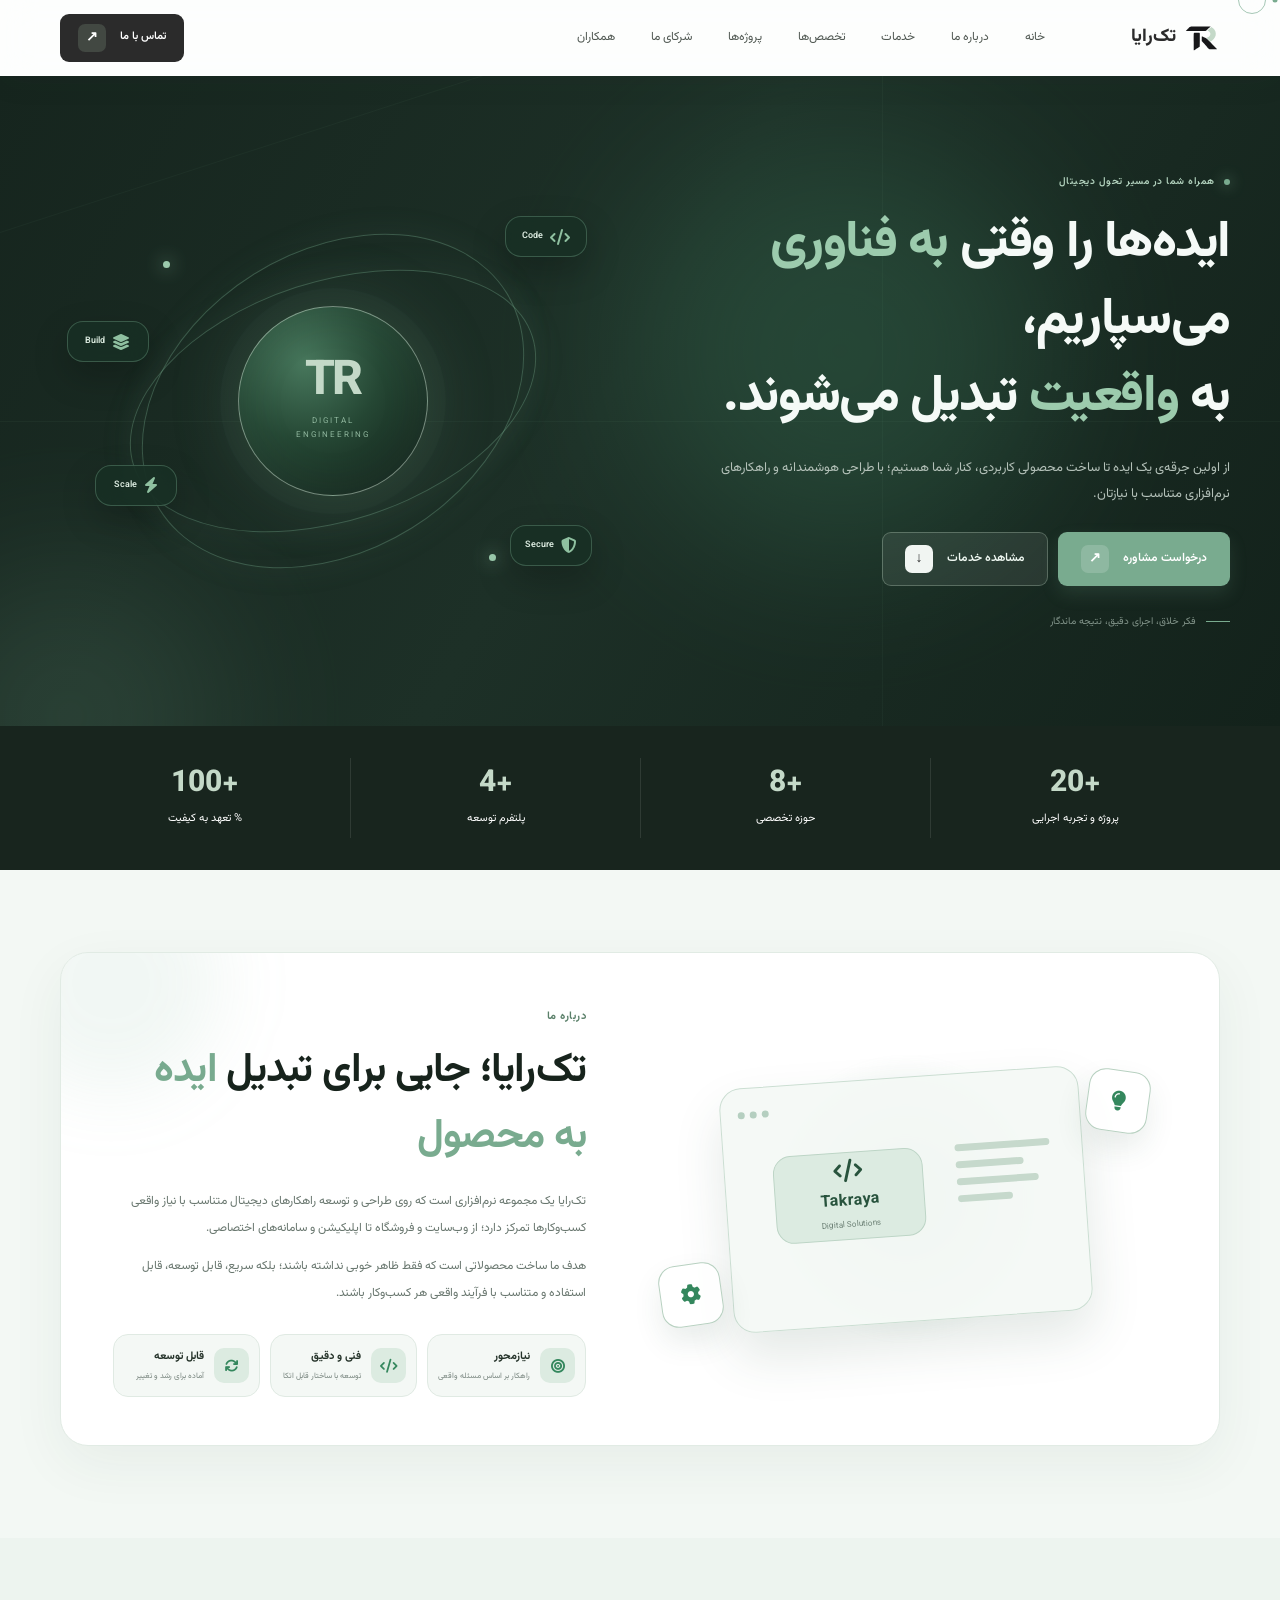
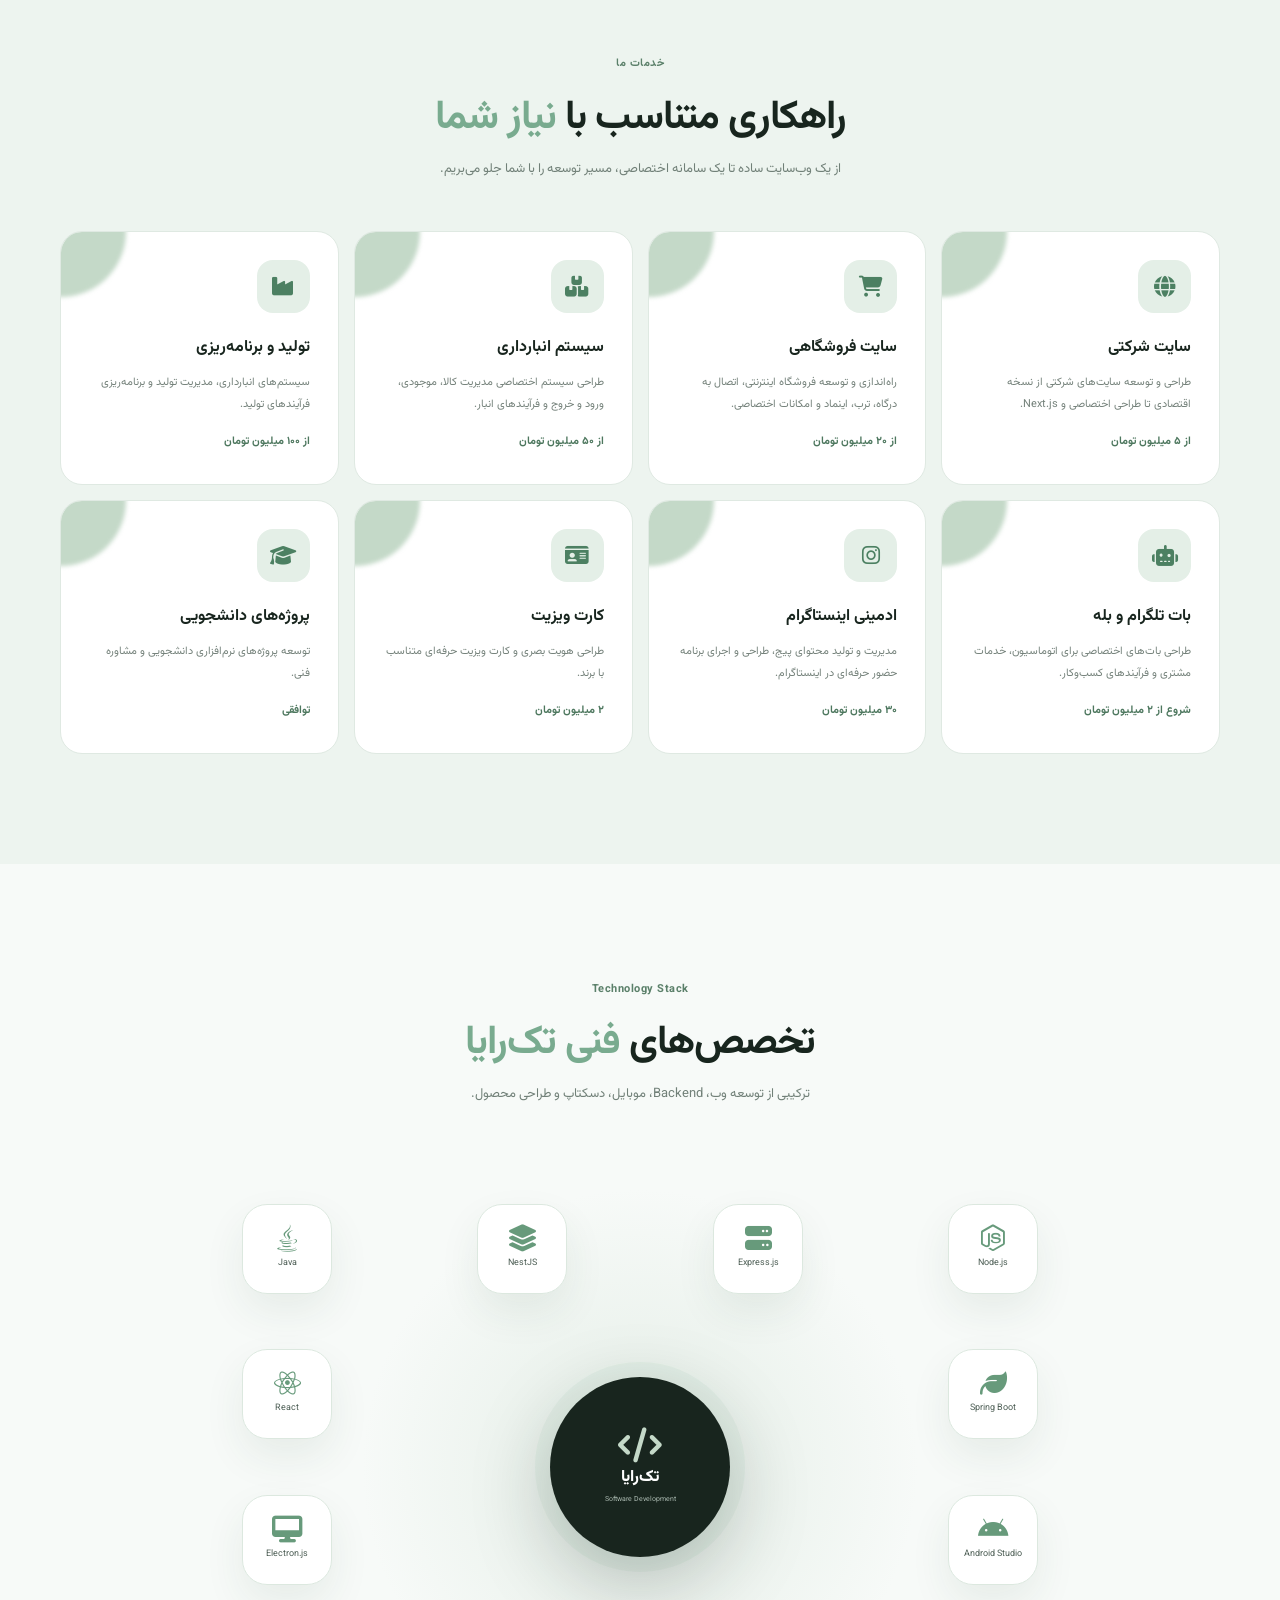
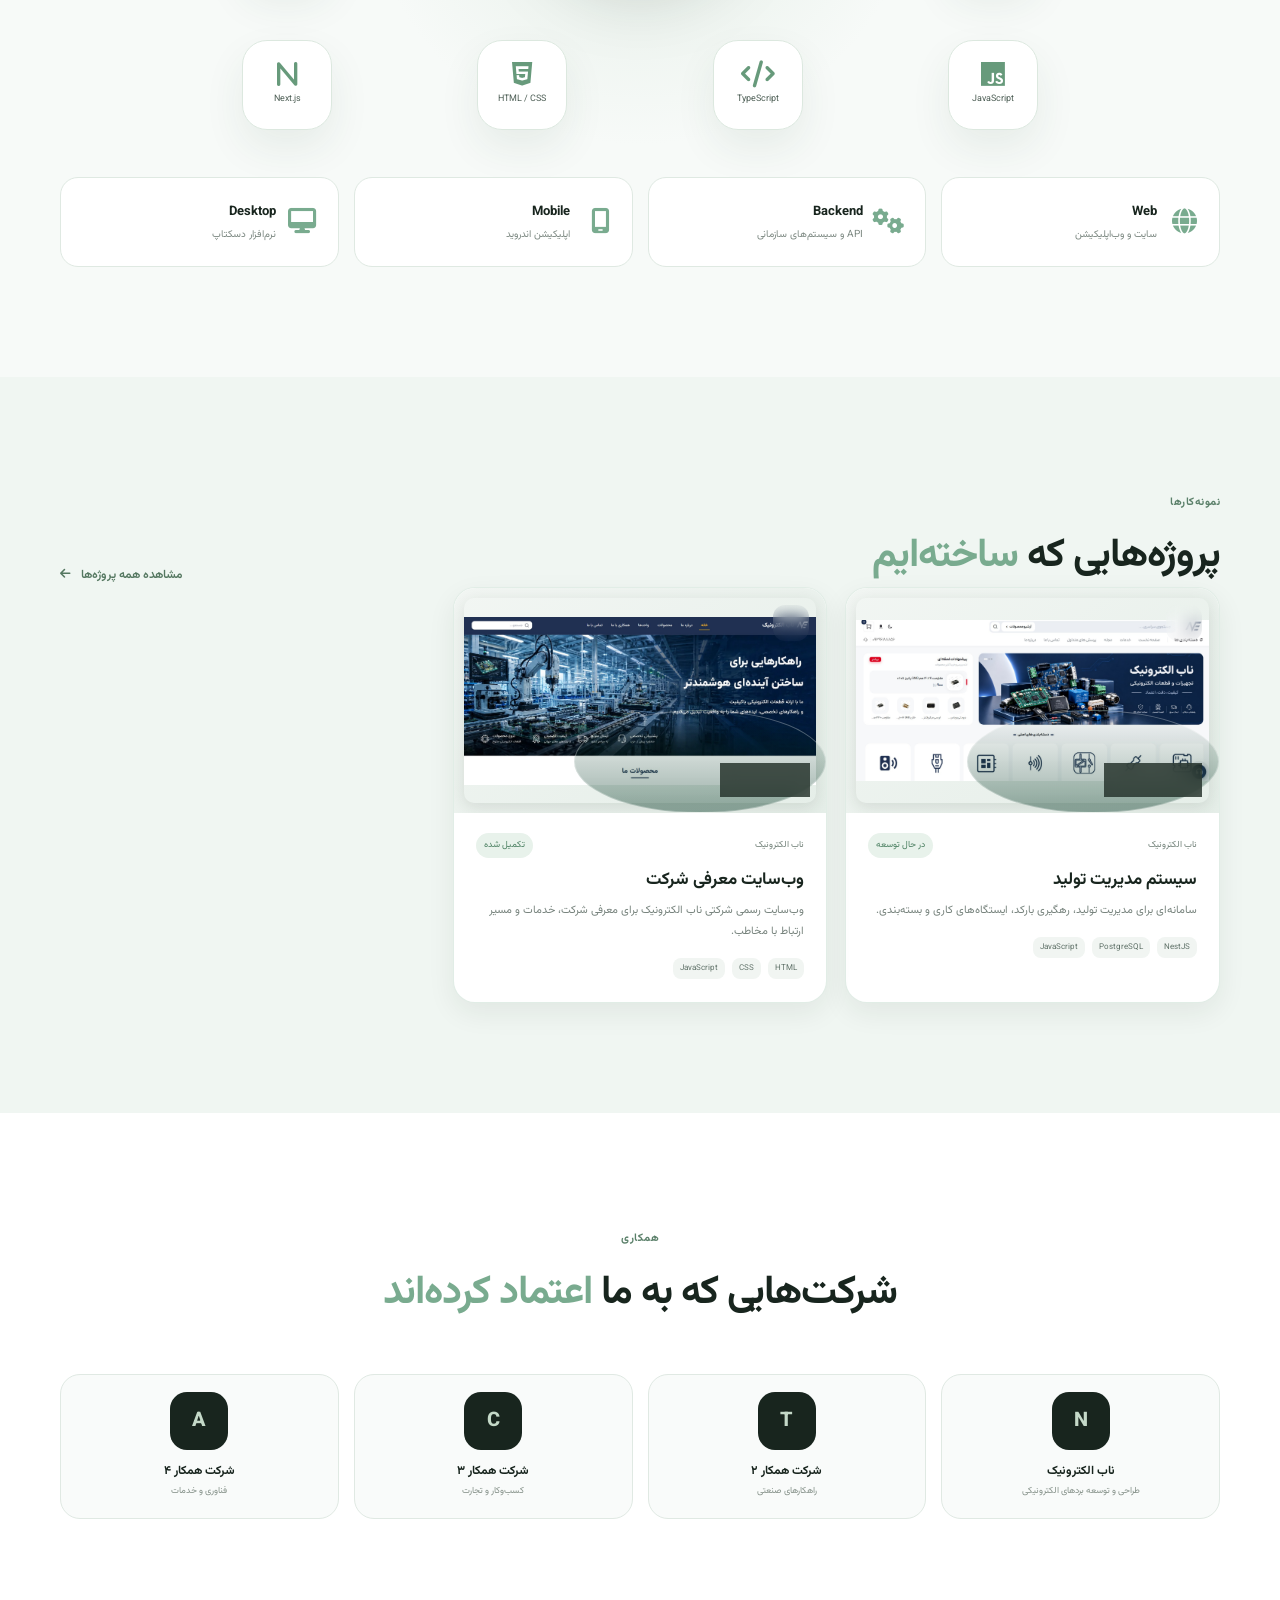
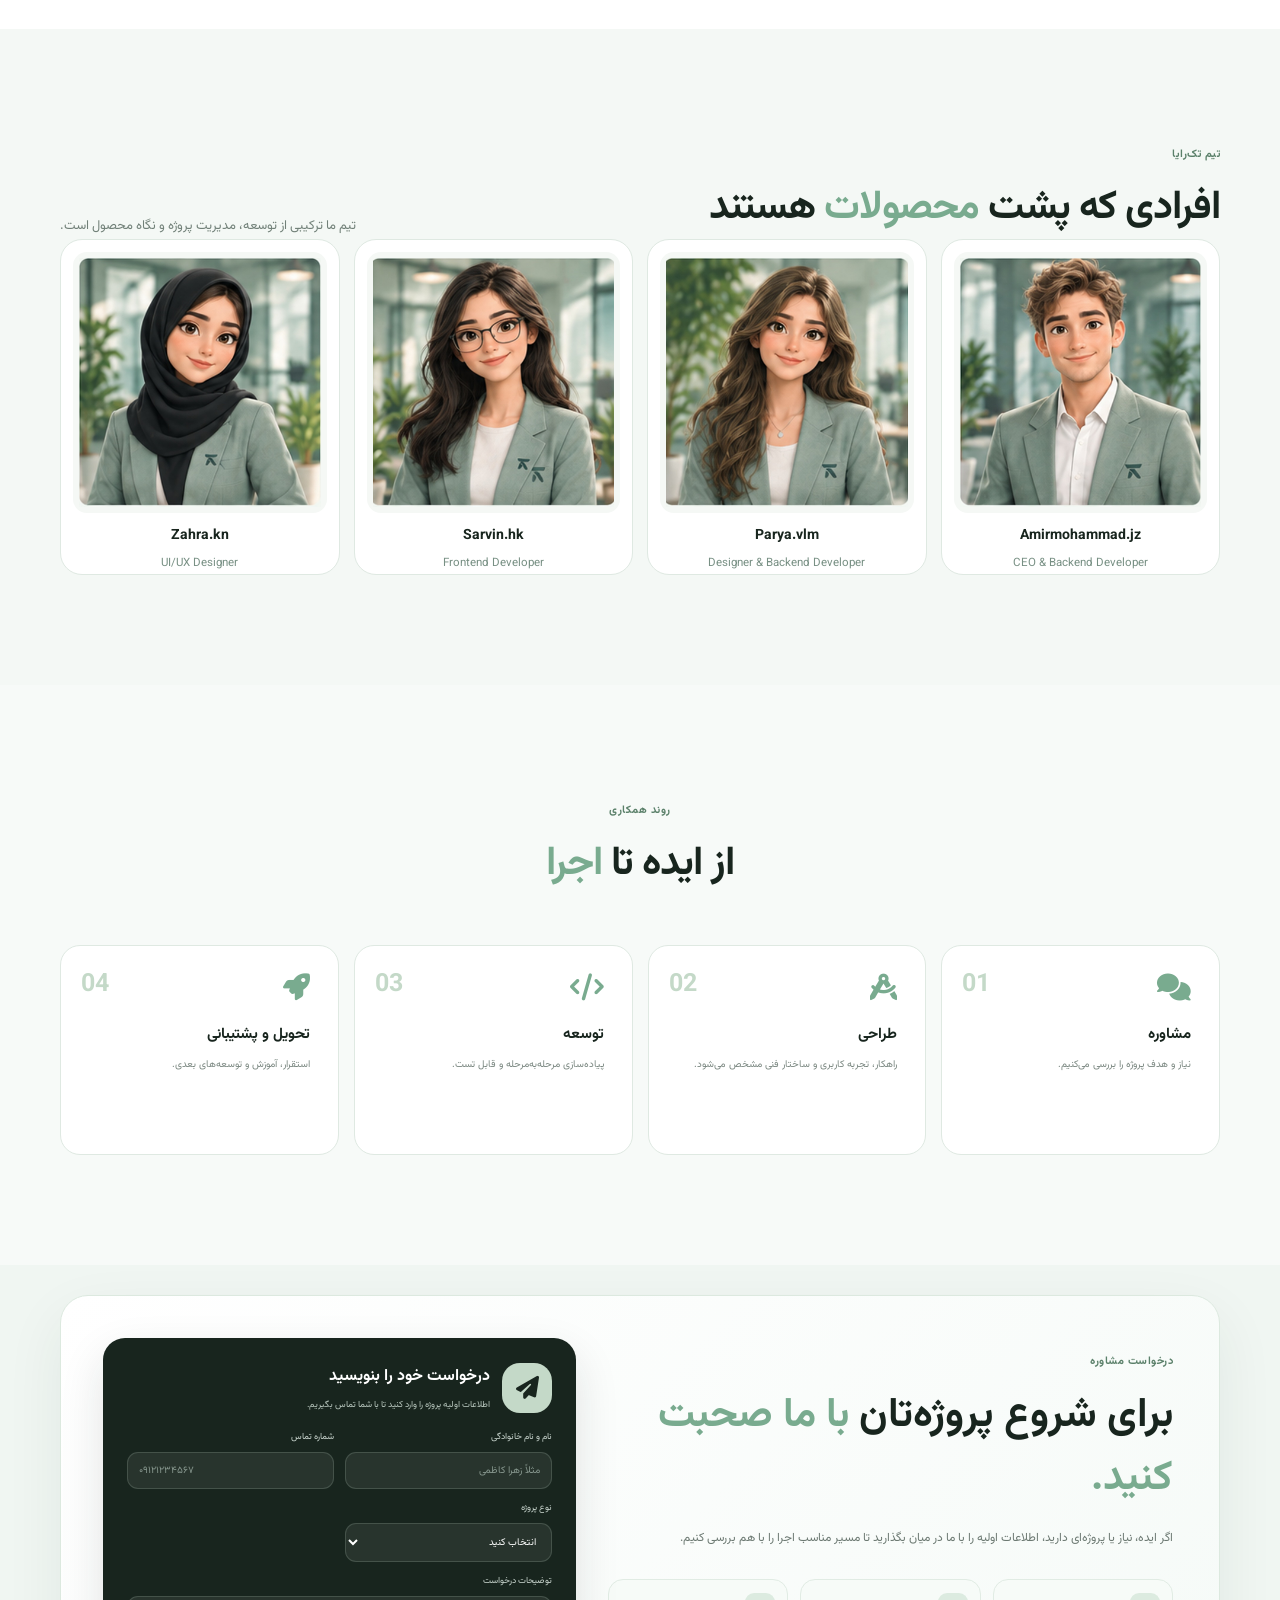
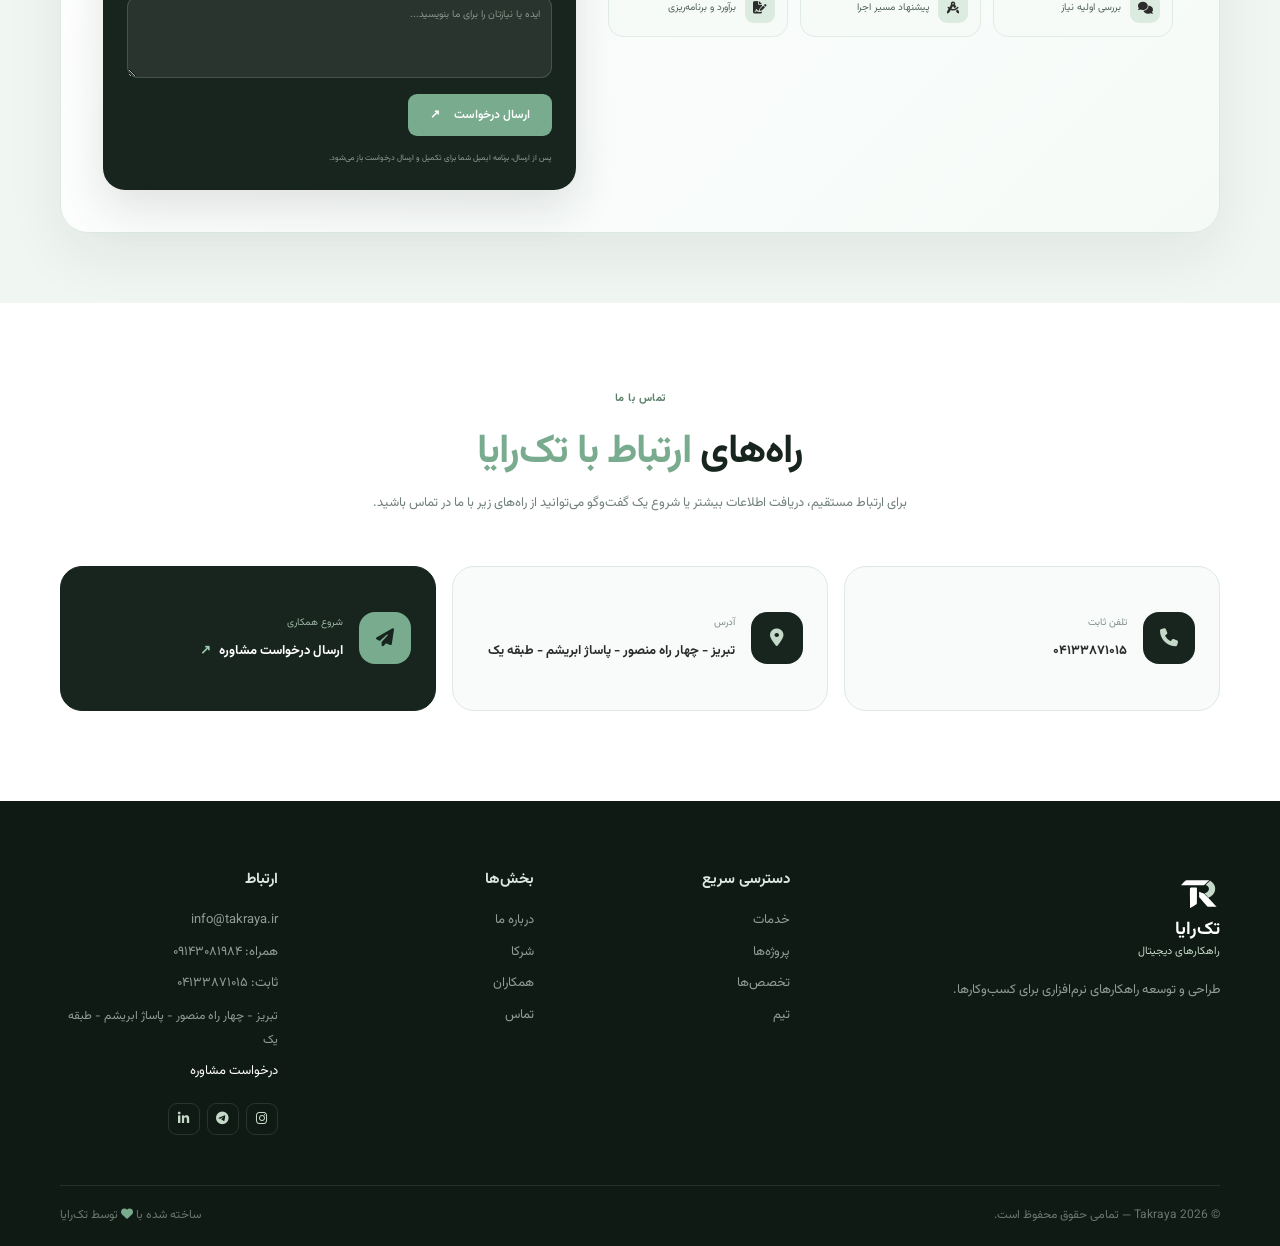
==== commit 441ee156: "123" ====
--- a/index.html
+++ b/index.html
@@ -18,6 +18,8 @@
 
 <body>
   <div id="progress"></div>
+  <div class="cursor-dot"></div>
+  <div class="cursor-ring"></div>
   <header class="site-header" id="top">
     <div class="container nav-wrap">
       <a class="brand brand-logo" href="#home" aria-label="تک‌رایا، صفحه اصلی">
@@ -33,6 +35,7 @@
         <a href="#skills">تخصص‌ها</a>
         <a href="#projects">پروژه‌ها</a>
         <a href="#companies">شرکای ما</a>
+        <a href="#team">همکاران</a>
       </nav>
       <a class="button button-small button-dark nav-contact" href="#contact">تماس با ما <span
           aria-hidden="true">↗</span></a>
@@ -73,15 +76,15 @@
           <span class="hero-tech-pulse pulse-a"></span><span class="hero-tech-pulse pulse-b"></span>
         </div>
       </div>
-    <!-- ==================== آمار داخل محدوده هیرو؛ هر دو باهم صفحه اول را پر می‌کنند ==================== -->
-      <section class="stats stats-v2" aria-label="آمار و دستاوردهای تک‌رایا">
-        <div class="container stats-grid">
-          <div class="stat"><strong data-count="20">0</strong><span>پروژه و تجربه اجرایی</span></div>
-          <div class="stat"><strong data-count="8">0</strong><span>حوزه تخصصی</span></div>
-          <div class="stat"><strong data-count="4">0</strong><span>پلتفرم توسعه</span></div>
-          <div class="stat"><strong data-count="100">0</strong><span>% تعهد به کیفیت</span></div>
-        </div>
-      </section>
+    </section>
+    <!-- ==================== آمار و دستاوردهای تک‌رایا ==================== -->
+    <section class="stats stats-v2">
+      <div class="container stats-grid">
+        <div class="stat"><strong data-count="20">0</strong><span>پروژه و تجربه اجرایی</span></div>
+        <div class="stat"><strong data-count="8">0</strong><span>حوزه تخصصی</span></div>
+        <div class="stat"><strong data-count="4">0</strong><span>پلتفرم توسعه</span></div>
+        <div class="stat"><strong data-count="100">0</strong><span>% تعهد به کیفیت</span></div>
+      </div>
     </section>
     <!-- ==================== بخش درباره ما ==================== -->
     <section class="section about-new" id="about">
@@ -181,6 +184,18 @@
         <div class="company-grid" id="companyGrid"></div>
       </div>
     </section>
+    <!-- ==================== بخش تیم و همکاران تک‌رایا: نام اعضای تیم از فایل js/data.js خوانده می‌شود ==================== -->
+    <section class="section team" id="team">
+      <div class="container">
+        <div class="section-heading split reveal">
+          <div><span class="section-kicker">تیم تک‌رایا</span>
+            <h2>افرادی که پشت <strong>محصولات</strong> هستند</h2>
+          </div>
+          <p>تیم ما ترکیبی از توسعه، مدیریت پروژه و نگاه محصول است.</p>
+        </div>
+        <div class="team-grid" id="teamGrid"></div>
+      </div>
+    </section>
     <!-- ==================== بخش روند همکاری ==================== -->
     <section class="section process">
       <div class="container">
@@ -231,7 +246,7 @@
               </div>
             </div>
             <div class="consultation-fields">
-              <label><span>نام و نام خانوادگی</span><input type="text" name="name" placeholder="مثلاً سارا احمدی"
+              <label><span>نام و نام خانوادگی</span><input type="text" name="name" placeholder="مثلاً زهرا کاظمی"
                   required></label>
               <label><span>شماره تماس</span><input type="tel" name="phone" placeholder="۰۹۱۲۱۲۳۴۵۶۷" required></label>
               <label><span>نوع پروژه</span><select name="type">
@@ -265,8 +280,6 @@
           <a class="contact-card reveal" href="tel:04133871015"><span class="contact-icon"><i
                 class="fa-solid fa-phone"></i></span><span><small>تلفن ثابت</small><strong
                 dir="ltr">۰۴۱۳۳۸۷۱۰۱۵</strong></span></a>
-          <a class="contact-card reveal" href="mailto:takrayaofficial@gmail.com"><span class="contact-icon"><i
-                class="fa-solid fa-envelope"></i></span><span><small>ایمیل</small><strong dir="ltr">takrayaofficial@gmail.com</strong></span></a>
           <div class="contact-card reveal"><span class="contact-icon"><i
                 class="fa-solid fa-location-dot"></i></span><span><small>آدرس</small><strong>تبریز - چهار راه منصور -
                 پاساژ ابریشم - طبقه یک</strong></span></div>
@@ -285,20 +298,23 @@
         <p>طراحی و توسعه راهکارهای نرم‌افزاری برای کسب‌وکارها.</p>
       </div>
       <div>
-        <h4>دسترسی سریع</h4><a href="#services">خدمات</a><a href="#projects">پروژه‌ها</a><a href="#skills">تخصص‌ها</a>
+        <h4>دسترسی سریع</h4><a href="#services">خدمات</a><a href="#projects">پروژه‌ها</a><a href="#skills">تخصص‌ها</a><a
+          href="#team">تیم</a>
       </div>
       <div>
-        <h4>بخش‌ها</h4><a href="#about">درباره ما</a><a href="#companies">شرکا</a><a
+        <h4>بخش‌ها</h4><a href="#about">درباره ما</a><a href="#companies">شرکا</a><a href="#team">همکاران</a><a
           href="#contact">تماس</a>
       </div>
       <div>
-        <h4>ارتباط</h4><a href="mailto:takrayaofficial@gmail.com">takrayaofficial@gmail.com</a><a href="tel:09143081984">همراه:
+        <h4>ارتباط</h4><a href="mailto:info@takraya.ir">info@takraya.ir</a><a href="tel:09143081984">همراه:
           ۰۹۱۴۳۰۸۱۹۸۴</a><a href="tel:04133871015">ثابت: ۰۴۱۳۳۸۷۱۰۱۵</a>
         <p class="footer-address">تبریز - چهار راه منصور - پاساژ ابریشم - طبقه یک</p><a href="#consultation">درخواست
           مشاوره</a>
-        <div class="socials"><a href="javascript:void(0)" aria-label="Instagram" aria-disabled="true" title="به‌زودی"><i class="fa-brands fa-instagram"></i></a><a href="javascript:void(0)"
-            aria-label="Telegram" aria-disabled="true" title="به‌زودی"><i class="fa-brands fa-telegram"></i></a><a href="javascript:void(0)" aria-label="LinkedIn" aria-disabled="true" title="به‌زودی"><i
-              class="fa-brands fa-linkedin-in"></i></a></div>
+        <div class="socials"><a href="javascript:void(0)" aria-label="Instagram" aria-disabled="true" title="به‌زودی"><i
+              class="fa-brands fa-instagram"></i></a><a href="javascript:void(0)" aria-label="Telegram"
+            aria-disabled="true" title="به‌زودی"><i class="fa-brands fa-telegram"></i></a><a href="javascript:void(0)"
+            aria-label="LinkedIn" aria-disabled="true" title="به‌زودی"><i class="fa-brands fa-linkedin-in"></i></a>
+        </div>
       </div>
     </div>
     <div class="container footer-bottom"><span>© 2026 Takraya — تمامی حقوق محفوظ است.</span><span>ساخته شده با <i
--- a/css/style.css
+++ b/css/style.css
@@ -6830,1066 +6830,401 @@
 }
 
 @media (max-width: 600px) {
-    .project-slider { height: 240px; }
-    .slider-arrow { width: 40px; height: 40px; left: 10px; right: auto; font-size: 15px; }
+    .project-slider {
+        height: 240px;
+    }
+
+    .slider-arrow {
+        width: 40px;
+        height: 40px;
+        left: 10px;
+        right: auto;
+        font-size: 15px;
+    }
 }
 
 
 /* Project cards: real screenshots, readable fallback, and responsive image framing */
-.project-image.has-project-image { isolation: isolate; background: #26342d; }
-.project-image.has-project-image > img {
-  position: absolute; inset: 0; width: 100%; height: 100%;
-  object-fit: cover; object-position: center; display: block;
-  transition: transform .55s ease; z-index: 0;
-}
-.project-card:hover .project-image.has-project-image > img { transform: scale(1.045); }
-.project-image.has-project-image:after { z-index: 1; pointer-events: none; }
+.project-image.has-project-image {
+    isolation: isolate;
+    background: #26342d;
+}
+
+.project-image.has-project-image>img {
+    position: absolute;
+    inset: 0;
+    width: 100%;
+    height: 100%;
+    object-fit: cover;
+    object-position: center;
+    display: block;
+    transition: transform .55s ease;
+    z-index: 0;
+}
+
+.project-card:hover .project-image.has-project-image>img {
+    transform: scale(1.045);
+}
+
+.project-image.has-project-image:after {
+    z-index: 1;
+    pointer-events: none;
+}
+
 .project-image .project-image-icon {
-  position: absolute; z-index: 2; top: 14px; right: 14px;
-  width: 42px; height: 42px; border-radius: 50%; display: grid; place-items: center;
-  background: rgba(35, 48, 41, .78); color: #d5e8da; font-size: 18px;
-  backdrop-filter: blur(8px); -webkit-backdrop-filter: blur(8px);
-}
+    position: absolute;
+    z-index: 2;
+    top: 14px;
+    right: 14px;
+    width: 42px;
+    height: 42px;
+    border-radius: 50%;
+    display: grid;
+    place-items: center;
+    background: rgba(35, 48, 41, .78);
+    color: #d5e8da;
+    font-size: 18px;
+    backdrop-filter: blur(8px);
+    -webkit-backdrop-filter: blur(8px);
+}
+
 .project-image-caption {
-  position: absolute; z-index: 2; bottom: 13px; right: 14px;
-  padding: 6px 10px; border: 1px solid rgba(255,255,255,.25);
-  border-radius: 30px; color: #fff; background: rgba(35,48,41,.72);
-  font-size: 10px; backdrop-filter: blur(8px); -webkit-backdrop-filter: blur(8px);
-}
-.project-image.project-image-fallback { background: radial-gradient(circle at 50% 40%, #79ab8f55, transparent 48%), linear-gradient(135deg,#2b2b2b,#3d5045); }
-.project-image.project-image-fallback .project-image-icon { position: static; width: auto; height: auto; background: transparent; font-size: 56px; }
-.project-image.project-image-fallback .project-image-caption { bottom: 18px; }
-@media (max-width: 600px) { .project-image { height: 205px; } }
+    position: absolute;
+    z-index: 2;
+    bottom: 13px;
+    right: 14px;
+    padding: 6px 10px;
+    border: 1px solid rgba(255, 255, 255, .25);
+    border-radius: 30px;
+    color: #fff;
+    background: rgba(35, 48, 41, .72);
+    font-size: 10px;
+    backdrop-filter: blur(8px);
+    -webkit-backdrop-filter: blur(8px);
+}
+
+.project-image.project-image-fallback {
+    background: radial-gradient(circle at 50% 40%, #79ab8f55, transparent 48%), linear-gradient(135deg, #2b2b2b, #3d5045);
+}
+
+.project-image.project-image-fallback .project-image-icon {
+    position: static;
+    width: auto;
+    height: auto;
+    background: transparent;
+    font-size: 56px;
+}
+
+.project-image.project-image-fallback .project-image-caption {
+    bottom: 18px;
+}
+
+@media (max-width: 600px) {
+    .project-image {
+        height: 205px;
+    }
+}
 
 /* Refined project previews — cleaner, lighter and less crowded */
 .project-card {
-  overflow: hidden;
-  border-radius: 22px;
-  border: 1px solid rgba(121,171,143,.22);
-  background: #fff;
-  box-shadow: 0 10px 28px rgba(28,45,35,.07);
-  transition: transform .28s ease, box-shadow .28s ease, border-color .28s ease;
-}
+    overflow: hidden;
+    border-radius: 22px;
+    border: 1px solid rgba(121, 171, 143, .22);
+    background: #fff;
+    box-shadow: 0 10px 28px rgba(28, 45, 35, .07);
+    transition: transform .28s ease, box-shadow .28s ease, border-color .28s ease;
+}
+
 .project-card:hover {
-  transform: translateY(-5px);
-  box-shadow: 0 18px 42px rgba(28,45,35,.12);
-  border-color: rgba(121,171,143,.55);
-}
+    transform: translateY(-5px);
+    box-shadow: 0 18px 42px rgba(28, 45, 35, .12);
+    border-color: rgba(121, 171, 143, .55);
+}
+
 .project-image.has-project-image {
-  position: relative;
-  height: 225px;
-  min-height: 225px;
-  overflow: hidden;
-  background: linear-gradient(145deg,#f2f6f3,#e5eee8);
-  isolation: isolate;
-}
-.project-image.has-project-image > img {
-  position: absolute;
-  inset: 10px;
-  width: calc(100% - 20px);
-  height: calc(100% - 20px);
-  object-fit: contain;
-  object-position: center;
-  border-radius: 10px;
-  box-shadow: 0 4px 16px rgba(30,48,37,.12);
-  transition: transform .35s ease;
-}
-.project-card:hover .project-image.has-project-image > img { transform: scale(1.015); }
+    position: relative;
+    height: 225px;
+    min-height: 225px;
+    overflow: hidden;
+    background: linear-gradient(145deg, #f2f6f3, #e5eee8);
+    isolation: isolate;
+}
+
+.project-image.has-project-image>img {
+    position: absolute;
+    inset: 10px;
+    width: calc(100% - 20px);
+    height: calc(100% - 20px);
+    object-fit: contain;
+    object-position: center;
+    border-radius: 10px;
+    box-shadow: 0 4px 16px rgba(30, 48, 37, .12);
+    transition: transform .35s ease;
+}
+
+.project-card:hover .project-image.has-project-image>img {
+    transform: scale(1.015);
+}
+
 .project-image.has-project-image:after {
-  background: linear-gradient(180deg,rgba(23,42,31,.03),rgba(23,42,31,.08));
-  z-index: 1;
-  pointer-events: none;
-}
+    background: linear-gradient(180deg, rgba(23, 42, 31, .03), rgba(23, 42, 31, .08));
+    z-index: 1;
+    pointer-events: none;
+}
+
 .project-image .project-image-icon {
-  top: 17px;
-  right: 17px;
-  width: 36px;
-  height: 36px;
-  border: 1px solid rgba(255,255,255,.75);
-  border-radius: 12px;
-  background: rgba(35,48,41,.84);
-  color: #d9ebdf;
-  box-shadow: 0 3px 12px rgba(20,35,25,.12);
-}
+    top: 17px;
+    right: 17px;
+    width: 36px;
+    height: 36px;
+    border: 1px solid rgba(255, 255, 255, .75);
+    border-radius: 12px;
+    background: rgba(35, 48, 41, .84);
+    color: #d9ebdf;
+    box-shadow: 0 3px 12px rgba(20, 35, 25, .12);
+}
+
 .project-image-caption {
-  right: 17px;
-  bottom: 17px;
-  padding: 6px 11px;
-  border: 1px solid rgba(255,255,255,.7);
-  border-radius: 9px;
-  background: rgba(35,48,41,.82);
-  font-size: 10px;
-  letter-spacing: .1px;
-}
-.project-body { padding: 20px 22px 23px; }
-.project-body h3 { line-height: 1.7; margin-top: 7px; }
-.project-body p { line-height: 1.9; }
-.project-tech { gap: 7px; flex-wrap: wrap; }
-.project-tech span { border-radius: 8px; }
+    right: 17px;
+    bottom: 17px;
+    padding: 6px 11px;
+    border: 1px solid rgba(255, 255, 255, .7);
+    border-radius: 9px;
+    background: rgba(35, 48, 41, .82);
+    font-size: 10px;
+    letter-spacing: .1px;
+}
+
+.project-body {
+    padding: 20px 22px 23px;
+}
+
+.project-body h3 {
+    line-height: 1.7;
+    margin-top: 7px;
+}
+
+.project-body p {
+    line-height: 1.9;
+}
+
+.project-tech {
+    gap: 7px;
+    flex-wrap: wrap;
+}
+
+.project-tech span {
+    border-radius: 8px;
+}
+
 .projects-page .projects-reference-grid .project-image.has-project-image {
-  height: 225px;
-  min-height: 225px;
-  flex-basis: 225px;
-}
-.projects-page .projects-reference-grid .project-image.has-project-image > img {
-  object-fit: contain;
-}
+    height: 225px;
+    min-height: 225px;
+    flex-basis: 225px;
+}
+
+.projects-page .projects-reference-grid .project-image.has-project-image>img {
+    object-fit: contain;
+}
+
 @media (max-width: 600px) {
-  .project-image.has-project-image,
-  .projects-page .projects-reference-grid .project-image.has-project-image {
-    height: 195px;
-    min-height: 195px;
-    flex-basis: 195px;
-  }
-  .project-body { padding: 17px 17px 20px; }
+
+    .project-image.has-project-image,
+    .projects-page .projects-reference-grid .project-image.has-project-image {
+        height: 195px;
+        min-height: 195px;
+        flex-basis: 195px;
+    }
+
+    .project-body {
+        padding: 17px 17px 20px;
+    }
 }
 
 /* ===== Page-specific refinement: all projects ===== */
-.projects-page .projects-list-section > .container {
-  max-width: 1120px;
-}
+.projects-page .projects-list-section>.container {
+    max-width: 1120px;
+}
+
 .projects-page .projects-reference-grid {
-  grid-template-columns: repeat(2, minmax(0, 1fr)) !important;
-  grid-template-areas: none !important;
-  gap: 30px !important;
-  max-width: 1000px;
-  margin-inline: auto;
-  align-items: stretch;
-}
-.projects-page .projects-reference-grid > .project-card {
-  grid-area: auto !important;
-  min-width: 0;
-  height: 100%;
-  border-radius: 24px;
-  border: 1px solid #dce9e0;
-  background: #fff;
-  box-shadow: 0 12px 32px rgba(34, 62, 44, .07);
-}
-.projects-page .projects-reference-grid > .project-card:hover {
-  transform: translateY(-5px);
-  box-shadow: 0 20px 44px rgba(34, 62, 44, .12);
-}
+    grid-template-columns: repeat(2, minmax(0, 1fr)) !important;
+    grid-template-areas: none !important;
+    gap: 30px !important;
+    max-width: 1000px;
+    margin-inline: auto;
+    align-items: stretch;
+}
+
+.projects-page .projects-reference-grid>.project-card {
+    grid-area: auto !important;
+    min-width: 0;
+    height: 100%;
+    border-radius: 24px;
+    border: 1px solid #dce9e0;
+    background: #fff;
+    box-shadow: 0 12px 32px rgba(34, 62, 44, .07);
+}
+
+.projects-page .projects-reference-grid>.project-card:hover {
+    transform: translateY(-5px);
+    box-shadow: 0 20px 44px rgba(34, 62, 44, .12);
+}
+
 .projects-page .projects-reference-grid .project-image.has-project-image {
-  height: 250px !important;
-  min-height: 250px !important;
-  flex: 0 0 250px !important;
-  padding: 12px;
-  background: linear-gradient(145deg, #f5f8f6, #eaf1ec);
-}
+    height: 250px !important;
+    min-height: 250px !important;
+    flex: 0 0 250px !important;
+    padding: 12px;
+    background: linear-gradient(145deg, #f5f8f6, #eaf1ec);
+}
+
 /* Override older page rules that were cropping screenshots */
-.projects-page .projects-reference-grid .project-image.has-project-image > img {
-  position: absolute !important;
-  inset: 12px !important;
-  width: calc(100% - 24px) !important;
-  height: calc(100% - 24px) !important;
-  object-fit: contain !important;
-  object-position: center !important;
-  border-radius: 10px;
-  box-shadow: 0 3px 14px rgba(35, 55, 42, .10);
-}
+.projects-page .projects-reference-grid .project-image.has-project-image>img {
+    position: absolute !important;
+    inset: 12px !important;
+    width: calc(100% - 24px) !important;
+    height: calc(100% - 24px) !important;
+    object-fit: contain !important;
+    object-position: center !important;
+    border-radius: 10px;
+    box-shadow: 0 3px 14px rgba(35, 55, 42, .10);
+}
+
 .projects-page .projects-reference-grid .project-image.has-project-image::before,
 .projects-page .projects-reference-grid .project-image.has-project-image::after {
-  background: none !important;
-  opacity: 0 !important;
-}
+    background: none !important;
+    opacity: 0 !important;
+}
+
 .projects-page .projects-reference-grid .project-image.has-project-image .project-image-icon {
-  top: 20px;
-  right: 20px;
-  bottom: auto;
-  width: 34px;
-  height: 34px;
-  font-size: 13px;
-  border-radius: 11px;
-  background: rgba(35, 48, 41, .86);
-}
+    top: 20px;
+    right: 20px;
+    bottom: auto;
+    width: 34px;
+    height: 34px;
+    font-size: 13px;
+    border-radius: 11px;
+    background: rgba(35, 48, 41, .86);
+}
+
 .projects-page .projects-reference-grid .project-image-caption {
-  right: 20px;
-  bottom: 20px;
-  font-size: 10px;
-  padding: 6px 10px;
-  border-radius: 8px;
-  background: rgba(35, 48, 41, .86);
-}
+    right: 20px;
+    bottom: 20px;
+    font-size: 10px;
+    padding: 6px 10px;
+    border-radius: 8px;
+    background: rgba(35, 48, 41, .86);
+}
+
 .projects-page .projects-reference-grid .project-body {
-  padding: 23px 24px 25px;
-}
+    padding: 23px 24px 25px;
+}
+
 .projects-page .projects-reference-grid .project-body h3 {
-  font-size: 18px;
-  line-height: 1.8;
-  margin: 2px 0 9px;
-}
+    font-size: 18px;
+    line-height: 1.8;
+    margin: 2px 0 9px;
+}
+
 .projects-page .projects-reference-grid .project-body p {
-  font-size: 12px;
-  line-height: 2;
-  min-height: 48px;
-  margin-bottom: 17px;
-}
+    font-size: 12px;
+    line-height: 2;
+    min-height: 48px;
+    margin-bottom: 17px;
+}
+
 .projects-page .projects-reference-grid .project-tech {
-  gap: 8px;
-  padding-top: 16px;
-}
+    gap: 8px;
+    padding-top: 16px;
+}
+
 .projects-page .projects-reference-grid .project-tech span {
-  font-size: 10px;
-  padding: 6px 10px;
-}
+    font-size: 10px;
+    padding: 6px 10px;
+}
+
 @media (max-width: 760px) {
-  .projects-page .projects-reference-grid {
-    grid-template-columns: 1fr !important;
-    max-width: 520px;
-    gap: 22px !important;
-  }
-  .projects-page .projects-reference-grid .project-image.has-project-image {
-    height: 225px !important;
-    min-height: 225px !important;
-    flex-basis: 225px !important;
-  }
+    .projects-page .projects-reference-grid {
+        grid-template-columns: 1fr !important;
+        max-width: 520px;
+        gap: 22px !important;
+    }
+
+    .projects-page .projects-reference-grid .project-image.has-project-image {
+        height: 225px !important;
+        min-height: 225px !important;
+        flex-basis: 225px !important;
+    }
 }
 
 
 /* Final adjustments requested: compact project cards and safe placeholder social links */
 .projects-page .projects-reference-grid {
-  grid-template-columns: repeat(3, minmax(0, 1fr)) !important;
-  gap: 22px !important;
-  max-width: 1120px;
-}
-.projects-page .projects-reference-grid > .project-card {
-  border-radius: 20px;
-}
+    grid-template-columns: repeat(3, minmax(0, 1fr)) !important;
+    gap: 22px !important;
+    max-width: 1120px;
+}
+
+.projects-page .projects-reference-grid>.project-card {
+    border-radius: 20px;
+}
+
 .projects-page .projects-reference-grid .project-image.has-project-image {
-  height: 190px !important;
-  min-height: 190px !important;
-  flex: 0 0 190px !important;
-  padding: 9px;
-}
-.projects-page .projects-reference-grid .project-image.has-project-image > img {
-  inset: 9px !important;
-  width: calc(100% - 18px) !important;
-  height: calc(100% - 18px) !important;
-}
-.projects-page .projects-reference-grid .project-body { padding: 18px 18px 20px; }
-.projects-page .projects-reference-grid .project-body h3 { font-size: 16px; }
-.projects-page .projects-reference-grid .project-body p { font-size: 12px; min-height: 44px; }
-.projects-page .projects-reference-grid .project-tech { gap: 6px; padding-top: 12px; }
-.projects-page .projects-reference-grid .project-tech span { font-size: 9px; padding: 5px 8px; }
+    height: 190px !important;
+    min-height: 190px !important;
+    flex: 0 0 190px !important;
+    padding: 9px;
+}
+
+.projects-page .projects-reference-grid .project-image.has-project-image>img {
+    inset: 9px !important;
+    width: calc(100% - 18px) !important;
+    height: calc(100% - 18px) !important;
+}
+
+.projects-page .projects-reference-grid .project-body {
+    padding: 18px 18px 20px;
+}
+
+.projects-page .projects-reference-grid .project-body h3 {
+    font-size: 16px;
+}
+
+.projects-page .projects-reference-grid .project-body p {
+    font-size: 12px;
+    min-height: 44px;
+}
+
+.projects-page .projects-reference-grid .project-tech {
+    gap: 6px;
+    padding-top: 12px;
+}
+
+.projects-page .projects-reference-grid .project-tech span {
+    font-size: 9px;
+    padding: 5px 8px;
+}
+
 @media (max-width: 900px) {
-  .projects-page .projects-reference-grid { grid-template-columns: repeat(2, minmax(0, 1fr)) !important; }
-}
+    .projects-page .projects-reference-grid {
+        grid-template-columns: repeat(2, minmax(0, 1fr)) !important;
+    }
+}
+
 @media (max-width: 600px) {
-  .projects-page .projects-reference-grid { grid-template-columns: 1fr !important; max-width: 480px; }
-  .projects-page .projects-reference-grid .project-image.has-project-image { height: 200px !important; min-height: 200px !important; flex-basis: 200px !important; }
-}
+    .projects-page .projects-reference-grid {
+        grid-template-columns: 1fr !important;
+        max-width: 480px;
+    }
+
+    .projects-page .projects-reference-grid .project-image.has-project-image {
+        height: 200px !important;
+        min-height: 200px !important;
+        flex-basis: 200px !important;
+    }
+}
+
 /* Social icons are placeholders until official profile links are supplied. */
-.footer .socials a[aria-disabled="true"] { cursor: default; }
-
-
-/* ===== Requested updates: full-screen hero, partner logo placeholders, project layout ===== */
-.hero-v1 {
-  min-height: 100vh;
-  min-height: 100svh;
-}
-.hero-v1 .hero-v1-grid {
-  min-height: 100vh;
-  min-height: 100svh;
-  padding-top: max(100px, calc(78px + 28px));
-  padding-bottom: 42px;
-}
-.company-grid {
-  grid-template-columns: repeat(3, minmax(0, 1fr));
-}
-.company-logo-placeholder {
-  width: min(180px, 76%);
-  height: 64px;
-  border: 1px dashed #a8c5b2;
-  border-radius: 12px;
-  background: #fff;
-  color: #8ba797;
-  font-size: 12px;
-  font-weight: 600;
-  box-shadow: none;
-}
-.project-head-inner {
-  direction: ltr;
-}
-.project-head-inner h1 {
-  direction: rtl;
-  text-align: right;
-}
-.back-projects {
-  order: 0;
-  display: inline-flex;
-  align-items: center;
-  gap: 8px;
-}
-.back-projects i {
-  margin: 0;
-}
-.showcase-grid {
-  align-items: stretch;
-}
-.project-info-card,
-.project-slider-wrap {
-  height: 375px;
-  min-height: 375px;
-}
-.project-info-card {
-  overflow-y: auto;
-}
-.project-slider-wrap {
-  display: flex;
-  flex-direction: column;
-}
-.project-slider {
-  height: auto;
-  min-height: 0;
-  flex: 1 1 auto;
-}
-.slider-bottom {
-  flex: 0 0 auto;
-}
-/* The decorative circular icon on project cards is intentionally removed. */
-.project-image .project-image-icon {
-  display: none !important;
-}
-@media (max-width: 900px) {
-  .hero-v1, .hero-v1 .hero-v1-grid {
-    min-height: 100svh;
-  }
-  .company-grid {
-    grid-template-columns: repeat(3, minmax(0, 1fr));
-  }
-}
-@media (max-width: 720px) {
-  .hero-v1 .hero-v1-grid {
-    padding-top: 108px;
-    padding-bottom: 38px;
-  }
-  .company-grid {
-    grid-template-columns: 1fr;
-  }
-  .project-head-inner {
-    flex-direction: column;
-    align-items: stretch;
-  }
-  .back-projects {
-    align-self: flex-start;
-  }
-  .project-info-card,
-  .project-slider-wrap {
-    height: auto;
-    min-height: 0;
-  }
-  .project-slider {
-    height: 300px;
-    flex: none;
-  }
-}
-
-/* ===== اصلاح دقیق بازخورد: هیرو و آمار در یک صفحه، خدمات یک‌کارت، جزئیات پروژه ===== */
-/* هدر بالای سایت حدود 78px است؛ خود هیرو و آمار با هم باقی ارتفاع صفحه اول را پر می‌کنند. */
-.hero-v1 {
-  min-height: calc(100vh - 78px);
-  min-height: calc(100svh - 78px);
-  display: flex;
-  flex-direction: column;
-}
-.hero-v1 .hero-v1-grid {
-  width: min(1180px, calc(100% - 48px));
-  min-height: 0;
-  flex: 1 1 auto;
-  padding-top: 24px;
-  padding-bottom: 20px;
-}
-.hero-v1 > .stats-v2 {
-  position: relative;
-  z-index: 2;
-  flex: 0 0 auto;
-  width: 100%;
-  margin-top: auto;
-  padding: 12px 0 20px;
-  background: transparent;
-}
-.hero-v1 > .stats-v2 .stats-grid {
-  padding-top: 0;
-  padding-bottom: 0;
-}
-.hero-v1 > .stats-v2 .stat {
-  padding-top: 8px;
-  padding-bottom: 8px;
-}
-
-/* دکمه بازگشت در سمت چپ؛ فلش رو به راست و پس از متن فارسی قرار می‌گیرد. */
-.project-head-inner {
-  direction: ltr !important;
-}
-.project-head-inner .back-projects {
-  order: 0;
-  align-self: center;
-  direction: rtl;
-  display: inline-flex;
-  flex-direction: row;
-  align-items: center;
-  justify-content: center;
-  gap: 9px;
-}
-.project-head-inner .back-projects i {
-  display: inline-block;
-  margin: 0 !important;
-  transform: none !important;
-}
-.project-head-inner h1 {
-  margin-left: auto;
-  direction: rtl;
-  text-align: right;
-}
-
-/* تصویر و کارت اطلاعات پروژه دقیقاً هم‌ارتفاع هستند؛ تصویر تمام فضای محتوایی خود را می‌گیرد. */
-.showcase-grid {
-  grid-template-columns: minmax(280px, 0.82fr) minmax(0, 1.18fr);
-  align-items: stretch !important;
-}
-.project-info-card,
-.project-slider-wrap {
-  height: 390px !important;
-  min-height: 390px !important;
-  box-sizing: border-box;
-}
-.project-info-card {
-  overflow-y: auto;
-}
-.project-slider-wrap {
-  display: flex !important;
-  flex-direction: column;
-  min-width: 0;
-  padding: 0;
-}
-.project-slider {
-  position: relative;
-  flex: 1 1 auto !important;
-  height: auto !important;
-  min-height: 0 !important;
-  overflow: hidden;
-}
-.project-slider > img {
-  display: block;
-  width: 100%;
-  height: 100%;
-  object-fit: contain;
-  object-position: center;
-}
-.slider-bottom {
-  flex: 0 0 38px;
-  min-height: 38px;
-  box-sizing: border-box;
-}
-@media (max-width: 900px) {
-  .hero-v1 {
-    min-height: calc(100svh - 72px);
-  }
-  .hero-v1 .hero-v1-grid {
-    min-height: 0;
-    padding-top: 22px;
-    padding-bottom: 12px;
-  }
-  .hero-v1 > .stats-v2 {
-    padding: 8px 0 14px;
-  }
-  .showcase-grid {
-    grid-template-columns: minmax(0, 1fr) minmax(0, 1.25fr);
-  }
-  .project-info-card,
-  .project-slider-wrap {
-    height: 360px !important;
-    min-height: 360px !important;
-  }
-}
-@media (max-width: 720px) {
-  .hero-v1 {
-    min-height: calc(100svh - 68px);
-  }
-  .hero-v1 .hero-v1-grid {
-    width: calc(100% - 36px);
-    padding-top: 22px;
-    padding-bottom: 12px;
-  }
-  .hero-v1 > .stats-v2 .stats-grid {
-    grid-template-columns: repeat(2, minmax(0, 1fr));
-    gap: 8px 14px;
-  }
-  .hero-v1 > .stats-v2 .stat {
-    padding: 5px 0;
-  }
-  .project-head-inner {
-    align-items: flex-start !important;
-    gap: 18px;
-  }
-  .project-head-inner .back-projects {
-    align-self: flex-start;
-    order: 0;
-  }
-  .project-info-card,
-  .project-slider-wrap {
-    height: auto !important;
-    min-height: 0 !important;
-  }
-  .project-slider-wrap {
-    height: 320px !important;
-  }
-  .project-slider {
-    flex: 1 1 auto !important;
-  }
-}
-
-
-/* ===== اصلاحات نهایی بازخورد ===== */
-/* حذف نشانگر دایره‌ای سبز متحرک */
-.cursor-dot,
-.cursor-ring { display: none !important; }
-
-/* پس‌زمینه آمار کمی تیره‌تر از خود هیرو باشد */
-.hero-v1 > .stats-v2 {
-  background: rgba(24, 34, 29, .96) !important;
-  border-top: 1px solid rgba(196, 217, 200, .12);
-}
-
-/* حفظ اندازه مناسب کارت اطلاعات؛ تصویر و اسلایدر خود را با ارتفاع همان کارت تطبیق دهند */
-.project-showcase .showcase-grid {
-  align-items: stretch !important;
-}
-.project-showcase .project-info-card {
-  height: auto !important;
-  min-height: 0 !important;
-  align-self: stretch;
-  overflow: visible;
-}
-.project-showcase .project-slider-wrap {
-  height: auto !important;
-  min-height: 0 !important;
-  align-self: stretch;
-  display: flex !important;
-  flex-direction: column;
-}
-.project-showcase .project-slider {
-  height: auto !important;
-  min-height: 0 !important;
-  flex: 1 1 auto !important;
-}
-.project-showcase .project-slider > img {
-  width: 100%;
-  height: 100%;
-  object-fit: contain;
-}
-.project-showcase .slider-bottom { flex: 0 0 38px; }
-
-/* فوتر کمی فاصله بیشتری از محتوای بالایی داشته باشد */
-.footer { margin-top: 28px; }
-@media (max-width: 720px) {
-  .hero-v1 > .stats-v2 { background: rgba(24, 34, 29, .96) !important; }
-  .project-showcase .project-slider-wrap { height: 300px !important; }
-  .project-showcase .project-slider { flex: 1 1 auto !important; }
-  .footer { margin-top: 18px; }
-}
-
-
-/* Final fix: remove the moving green cursor and decorative project-image circle/icon. */
-.cursor-dot,
-.cursor-ring {
-  display: none !important;
-  animation: none !important;
-}
-#projectGrid .project-image .project-image-icon,
-#projectGrid .project-image > i,
-#projectGrid .project-image::before {
-  display: none !important;
-  content: none !important;
-  animation: none !important;
-}
-
-/* Final cleanup: remove all decorative circular overlays from project thumbnails. */
-.project-image::before,
-.project-image::after,
-.project-image.has-project-image::before,
-.project-image.has-project-image::after,
-.projects-page .projects-reference-grid .project-image::before,
-.projects-page .projects-reference-grid .project-image::after,
-#projectGrid .project-image::before,
-#projectGrid .project-image::after {
-  content: none !important;
-  display: none !important;
-  animation: none !important;
-  border: 0 !important;
-  box-shadow: none !important;
-  background: none !important;
-}
-
-/* شرکای ما: نمایش همه شرکت‌ها در یک ردیف */
-.companies .company-grid {
-  display: grid;
-  grid-template-columns: repeat(4, minmax(0, 1fr));
-  gap: 16px;
-  align-items: stretch;
-}
-.companies .company-card {
-  min-width: 0;
-}
-@media (max-width: 720px) {
-  .companies .company-grid {
-    grid-template-columns: repeat(4, minmax(150px, 1fr));
-    overflow-x: auto;
-    padding: 0 0 10px;
-    scrollbar-width: thin;
-  }
-}
-
-/* Project detail: equal-height info and gallery panels; keep slide counter at the bottom. */
-.project-showcase .showcase-grid {
-  align-items: stretch !important;
-}
-.project-showcase .project-info-card,
-.project-showcase .project-slider-wrap {
-  height: 100% !important;
-  min-height: 0 !important;
-  box-sizing: border-box;
-}
-.project-showcase .project-info-card {
-  display: flex;
-  flex-direction: column;
-}
-.project-showcase .project-view-btn {
-  margin-top: auto;
-  flex-shrink: 0;
-}
-.project-showcase .project-slider-wrap {
-  display: flex !important;
-  flex-direction: column;
-  align-self: stretch;
-}
-.project-showcase .project-slider {
-  flex: 1 1 auto !important;
-  min-height: 0 !important;
-}
-.project-showcase .slider-bottom {
-  flex: 0 0 48px !important;
-  min-height: 48px;
-  padding: 0 12px;
-  margin-top: auto;
-}
-@media (max-width: 720px) {
-  .project-showcase .project-info-card,
-  .project-showcase .project-slider-wrap {
-    height: auto !important;
-  }
-  .project-showcase .project-slider-wrap {
-    min-height: 0 !important;
-  }
-  .project-showcase .project-slider {
-    flex: none !important;
-    height: 300px !important;
-  }
-}
-
-/* Final fix: keep project information and gallery panels exactly equal in height. */
-@media (min-width: 721px) {
-  .project-showcase .showcase-grid {
-    align-items: stretch !important;
-    grid-auto-rows: 562px;
-  }
-  .project-showcase .project-info-card,
-  .project-showcase .project-slider-wrap {
-    height: 562px !important;
-    min-height: 562px !important;
-    max-height: 562px !important;
-    box-sizing: border-box !important;
-  }
-  .project-showcase .project-info-card {
-    display: flex !important;
-    flex-direction: column !important;
-  }
-  .project-showcase .project-view-btn {
-    margin-top: auto !important;
-  }
-  .project-showcase .project-slider-wrap {
-    display: flex !important;
-    flex-direction: column !important;
-  }
-  .project-showcase .project-slider {
-    height: auto !important;
-    min-height: 0 !important;
-    flex: 1 1 auto !important;
-  }
-  .project-showcase .slider-bottom {
-    flex: 0 0 48px !important;
-    height: 48px !important;
-    min-height: 48px !important;
-    box-sizing: border-box !important;
-  }
-}
-@media (max-width: 720px) {
-  .project-showcase .showcase-grid {
-    grid-auto-rows: auto !important;
-  }
-  .project-showcase .project-info-card,
-  .project-showcase .project-slider-wrap {
-    height: auto !important;
-    min-height: 0 !important;
-    max-height: none !important;
-  }
-}
-
-/* Definitive project detail layout: both panels share one row and exactly equal height.
-   The slide counter/dots live INSIDE the gallery panel at its bottom edge. */
-@media (min-width: 721px) {
-  .project-showcase .showcase-grid {
-    display: grid !important;
-    grid-template-columns: minmax(0, 1fr) minmax(0, 1.25fr) !important;
-    align-items: stretch !important;
-    grid-auto-rows: 420px !important;
-  }
-  .project-showcase .showcase-grid > .project-info-card,
-  .project-showcase .showcase-grid > .project-slider-wrap {
-    width: 100% !important;
-    height: 420px !important;
-    min-height: 420px !important;
-    max-height: 420px !important;
-    margin: 0 !important;
-    box-sizing: border-box !important;
-  }
-  .project-showcase .showcase-grid > .project-info-card {
-    display: flex !important;
-    flex-direction: column !important;
-    align-self: stretch !important;
-  }
-  .project-showcase .project-info-card .project-view-btn {
-    margin-top: auto !important;
-    flex-shrink: 0 !important;
-  }
-  .project-showcase .showcase-grid > .project-slider-wrap {
-    display: grid !important;
-    grid-template-rows: minmax(0, 1fr) 48px !important;
-    align-self: stretch !important;
-    overflow: hidden !important;
-  }
-  .project-showcase .project-slider-wrap .project-slider {
-    width: 100% !important;
-    height: 100% !important;
-    min-height: 0 !important;
-    flex: none !important;
-    overflow: hidden !important;
-  }
-  .project-showcase .project-slider-wrap .project-slider > img {
-    display: block !important;
-    width: 100% !important;
-    height: 100% !important;
-    object-fit: contain !important;
-  }
-  .project-showcase .project-slider-wrap .slider-bottom {
-    position: static !important;
-    display: flex !important;
-    align-items: center !important;
-    justify-content: space-between !important;
-    width: 100% !important;
-    height: 48px !important;
-    min-height: 48px !important;
-    margin: 0 !important;
-    padding: 0 14px !important;
-    box-sizing: border-box !important;
-  }
-}
-@media (max-width: 720px) {
-  .project-showcase .showcase-grid {
-    grid-auto-rows: auto !important;
-  }
-  .project-showcase .showcase-grid > .project-info-card,
-  .project-showcase .showcase-grid > .project-slider-wrap {
-    height: auto !important;
-    min-height: 0 !important;
-    max-height: none !important;
-  }
-  .project-showcase .project-slider-wrap {
-    display: flex !important;
-    flex-direction: column !important;
-  }
-  .project-showcase .project-slider-wrap .project-slider {
-    height: 300px !important;
-    flex: none !important;
-  }
-  .project-showcase .project-slider-wrap .slider-bottom {
-    flex: 0 0 48px !important;
-    min-height: 48px !important;
-  }
-}
-
-
-/* Final visual correction: equal project panels, counter/dots overlaid on the image. */
-@media (min-width: 721px) {
-  .project-showcase .showcase-grid {
-    display: grid !important;
-    grid-template-columns: minmax(0, .9fr) minmax(0, 1.4fr) !important;
-    align-items: stretch !important;
-    grid-auto-rows: 562px !important;
-  }
-  .project-showcase .showcase-grid > .project-info-card,
-  .project-showcase .showcase-grid > .project-slider-wrap {
-    height: 562px !important;
-    min-height: 562px !important;
-    max-height: 562px !important;
-    margin: 0 !important;
-    box-sizing: border-box !important;
-  }
-  .project-showcase .showcase-grid > .project-info-card {
-    display: flex !important;
-    flex-direction: column !important;
-    align-self: stretch !important;
-  }
-  .project-showcase .project-info-card .project-view-btn { margin-top: auto !important; }
-  .project-showcase .showcase-grid > .project-slider-wrap {
-    position: relative !important;
-    display: block !important;
-    overflow: hidden !important;
-    align-self: stretch !important;
-    padding: 0 !important;
-  }
-  .project-showcase .project-slider-wrap .project-slider {
-    position: absolute !important;
-    inset: 0 !important;
-    width: 100% !important;
-    height: 100% !important;
-    min-height: 0 !important;
-    overflow: hidden !important;
-  }
-  .project-showcase .project-slider-wrap .project-slider > img {
-    display: block !important;
-    width: 100% !important;
-    height: 100% !important;
-    object-fit: contain !important;
-  }
-  .project-showcase .project-slider-wrap .slider-bottom {
-    position: absolute !important;
-    z-index: 5 !important;
-    left: 14px !important;
-    right: 14px !important;
-    bottom: 12px !important;
-    display: flex !important;
-    align-items: center !important;
-    justify-content: space-between !important;
-    width: auto !important;
-    height: 36px !important;
-    min-height: 36px !important;
-    margin: 0 !important;
-    padding: 0 12px !important;
-    box-sizing: border-box !important;
-    border-radius: 18px !important;
-    background: rgba(255,255,255,.88) !important;
-    backdrop-filter: blur(8px) !important;
-  }
-}
-@media (max-width: 720px) {
-  .project-showcase .showcase-grid > .project-info-card,
-  .project-showcase .showcase-grid > .project-slider-wrap {
-    height: auto !important;
-    min-height: 0 !important;
-    max-height: none !important;
-  }
-  .project-showcase .project-slider-wrap { position: relative !important; }
-  .project-showcase .project-slider-wrap .slider-bottom {
-    position: absolute !important;
-    z-index: 5 !important;
-    left: 12px !important;
-    right: 12px !important;
-    bottom: 10px !important;
-    height: 36px !important;
-    min-height: 36px !important;
-    border-radius: 18px !important;
-    background: rgba(255,255,255,.88) !important;
-    backdrop-filter: blur(8px) !important;
-  }
-}
-
-
-/* Reference-proportioned project detail layout: narrower info card, shorter gallery, counter below image. */
-@media (min-width: 721px) {
-  .project-showcase .showcase-grid {
-    display: grid !important;
-    grid-template-columns: minmax(300px, 0.4fr) minmax(0, 1.1fr) !important;
-    align-items: start !important;
-    grid-auto-rows: auto !important;
-    gap: 18px !important;
-  }
-  .project-showcase .showcase-grid > .project-info-card {
-    height: 562px !important; min-height: 562px !important; max-height: 562px !important;
-    box-sizing: border-box !important; display: flex !important; flex-direction: column !important;
-  }
-  .project-showcase .showcase-grid > .project-slider-wrap {
-    position: relative !important; display: flex !important; flex-direction: column !important;
-    height: auto !important; min-height: 0 !important; max-height: none !important;
-    overflow: visible !important; padding: 0 !important; align-self: start !important;
-  }
-  .project-showcase .project-slider-wrap .project-slider {
-    position: relative !important; inset: auto !important; width: 100% !important;
-    height: 468px !important; min-height: 0 !important; flex: none !important;
-    overflow: hidden !important; border-radius: 18px !important;
-    background: #f3f7f5 !important;
-  }
-  .project-showcase .project-slider-wrap .project-slider > img {
-    display: block !important; width: 100% !important; height: 100% !important;
-    object-fit: contain !important;
-  }
-  .project-showcase .project-slider-wrap .slider-bottom {
-    position: static !important; z-index: auto !important; display: flex !important;
-    align-items: center !important; justify-content: space-between !important;
-    width: 100% !important; height: 36px !important; min-height: 36px !important;
-    margin: 10px 0 0 !important; padding: 0 12px !important; box-sizing: border-box !important;
-    border-radius: 0 !important; background: transparent !important; backdrop-filter: none !important;
-  }
-}
-@media (max-width: 720px) {
-  .project-showcase .showcase-grid { grid-template-columns: minmax(0, 1fr) !important; }
-  .project-showcase .showcase-grid > .project-info-card { height: auto !important; min-height: 0 !important; max-height: none !important; }
-  .project-showcase .project-slider-wrap .project-slider { height: 300px !important; }
-  .project-showcase .project-slider-wrap .slider-bottom { position: static !important; margin-top: 8px !important; background: transparent !important; }
-}
-
-
-/* Final correction: equal compact project panels; place slider counter over the image. */
-@media (min-width: 721px) {
-  .project-showcase .showcase-grid {
-    display: grid !important;
-    grid-template-columns: minmax(300px, 0.4fr) minmax(0, 1.1fr) !important;
-    align-items: stretch !important;
-    gap: 18px !important;
-  }
-  .project-showcase .showcase-grid > .project-info-card,
-  .project-showcase .showcase-grid > .project-slider-wrap {
-    height: 468px !important; min-height: 468px !important; max-height: 468px !important;
-    box-sizing: border-box !important;
-  }
-  .project-showcase .showcase-grid > .project-info-card {
-    display: flex !important; flex-direction: column !important;
-    padding: 24px 26px !important; overflow: hidden !important;
-  }
-  .project-showcase .project-info-card .project-view-btn { margin-top: auto !important; }
-  .project-showcase .showcase-grid > .project-slider-wrap {
-    position: relative !important; display: block !important; padding: 0 !important;
-    overflow: hidden !important; border-radius: 18px !important; align-self: stretch !important;
-  }
-  .project-showcase .project-slider-wrap .project-slider {
-    position: absolute !important; inset: 0 !important; width: 100% !important;
-    height: 100% !important; min-height: 0 !important; border-radius: 18px !important;
-    overflow: hidden !important;
-  }
-  .project-showcase .project-slider-wrap .project-slider > img {
-    display: block !important;
-    width: 100% !important;
-    height: 100% !important;
-    object-fit: cover !important;
-    object-position: center center !important;
-    background: transparent !important;
-  }
-  .project-showcase .project-slider-wrap .slider-bottom {
-    position: absolute !important; left: 0 !important; right: 0 !important; bottom: 8px !important;
-    z-index: 20 !important; display: flex !important; align-items: center !important;
-    justify-content: space-between !important; width: 100% !important; height: 36px !important;
-    min-height: 36px !important; margin: 0 !important; padding: 0 14px !important;
-    box-sizing: border-box !important; border-radius: 0 !important;
-    background: transparent !important; backdrop-filter: none !important;
-  }
-}
-@media (max-width: 720px) {
-  .project-showcase .showcase-grid { grid-template-columns: minmax(0, 1fr) !important; }
-  .project-showcase .showcase-grid > .project-info-card { height: auto !important; min-height: 0 !important; max-height: none !important; }
-  .project-showcase .showcase-grid > .project-slider-wrap { height: 300px !important; min-height: 300px !important; }
-  .project-showcase .project-slider-wrap .project-slider { position: absolute !important; inset: 0 !important; height: 100% !important; }
-  .project-showcase .project-slider-wrap .slider-bottom { position: absolute !important; bottom: 8px !important; left: 0 !important; right: 0 !important; margin: 0 !important; background: transparent !important; }
-}
-
-
-/* Final refinement: balanced project panels and updated official contact email. */
-@media (min-width: 721px) {
-  .project-showcase .showcase-grid {
-    grid-template-columns: minmax(320px, 0.42fr) minmax(0, 1fr) !important;
-    align-items: stretch !important;
-    gap: 18px !important;
-  }
-  .project-showcase .showcase-grid > .project-info-card,
-  .project-showcase .showcase-grid > .project-slider-wrap {
-    height: 440px !important; min-height: 440px !important; max-height: 440px !important;
-  }
-  .project-showcase .project-slider-wrap .project-slider > img {
-    object-fit: cover !important; object-position: center !important;
-  }
-}
-@media (min-width: 901px) {
-  .contact-grid { grid-template-columns: repeat(4, minmax(0, 1fr)) !important; }
-}
-@media (min-width: 601px) and (max-width: 900px) {
-  .contact-grid { grid-template-columns: repeat(2, minmax(0, 1fr)) !important; }
-}
-@media (max-width: 720px) {
-  .project-showcase .showcase-grid > .project-slider-wrap { height: 300px !important; min-height: 300px !important; }
-}
-
-/* Fine-tune project detail proportions: compact height, balanced info/image ratio. */
-@media (min-width: 721px) {
-  .project-showcase .showcase-grid {
-    grid-template-columns: minmax(300px, 0.38fr) minmax(0, 1fr) !important;
-    gap: 16px !important;
-    align-items: stretch !important;
-  }
-  .project-showcase .showcase-grid > .project-info-card,
-  .project-showcase .showcase-grid > .project-slider-wrap {
-    height: 410px !important;
-    min-height: 410px !important;
-    max-height: 410px !important;
-  }
-  .project-showcase .showcase-grid > .project-info-card {
-    padding: 22px 24px !important;
-  }
-  .project-showcase .project-slider-wrap .slider-bottom {
-    bottom: 6px !important;
-  }
-}
-@media (max-width: 720px) {
-  .project-showcase .showcase-grid > .project-slider-wrap {
-    height: clamp(220px, 62vw, 300px) !important;
-    min-height: 0 !important;
-  }
-}
-
-
-/* Mobile project information card: restore natural spacing and prevent the CTA from crowding the last row. */
-@media (max-width: 720px) {
-  .project-showcase .showcase-grid > .project-info-card {
-    height: auto !important;
-    min-height: 0 !important;
-    max-height: none !important;
-    padding: 22px 22px 20px !important;
-    display: flex !important;
-    flex-direction: column !important;
-    justify-content: flex-start !important;
-    gap: 0 !important;
-    overflow: visible !important;
-    box-sizing: border-box !important;
-  }
-  .project-showcase .project-info-card h2 {
-    margin: 0 0 18px !important;
-    line-height: 1.35 !important;
-  }
-  .project-showcase .project-info-card .info-row {
-    padding: 12px 0 !important;
-    gap: 7px !important;
-    flex: 0 0 auto !important;
-    min-height: 0 !important;
-    justify-content: flex-start !important;
-  }
-  .project-showcase .project-info-card .info-row span {
-    line-height: 1.5 !important;
-  }
-  .project-showcase .project-info-card .info-row b {
-    line-height: 1.6 !important;
-    overflow-wrap: anywhere !important;
-  }
-  .project-showcase .project-info-card .project-view-btn {
-    margin-top: 18px !important;
-    min-height: 54px !important;
-    flex: 0 0 auto !important;
-  }
-}
+.footer .socials a[aria-disabled="true"] {
+    cursor: default;
+}
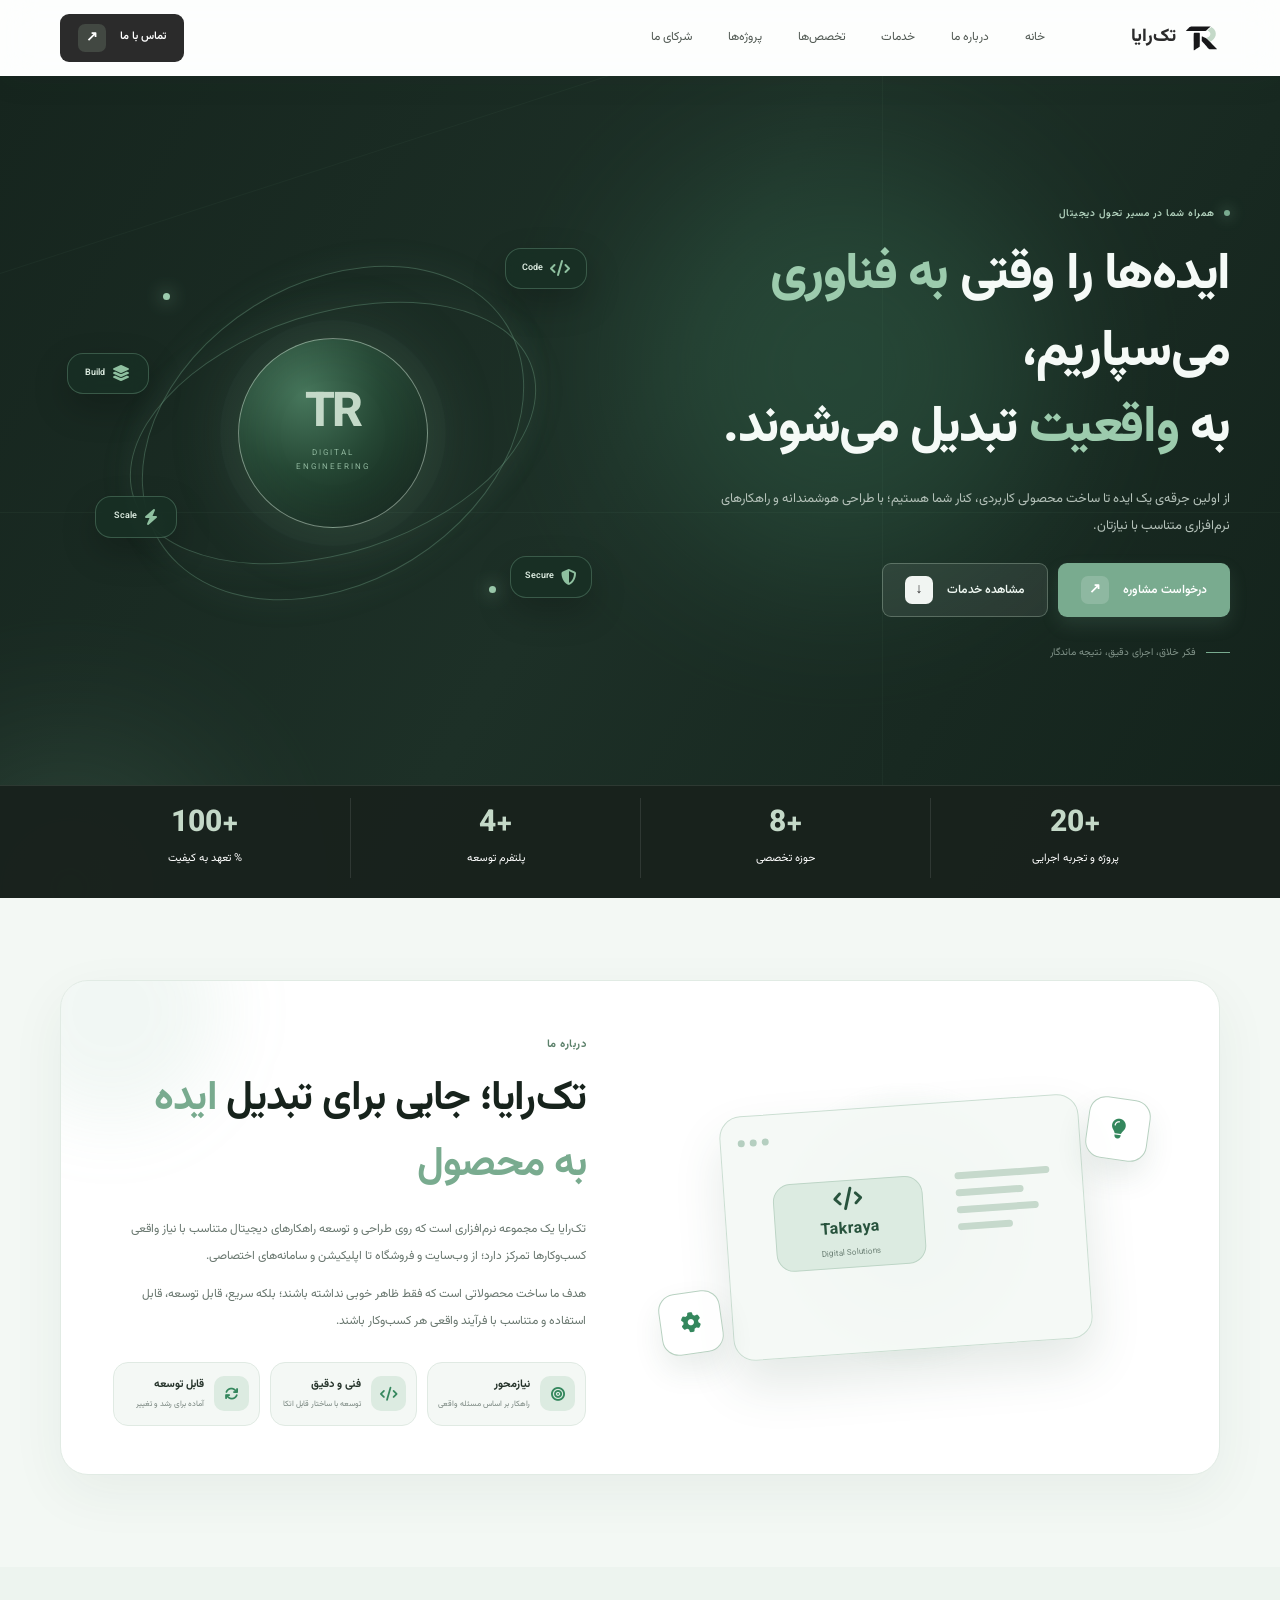
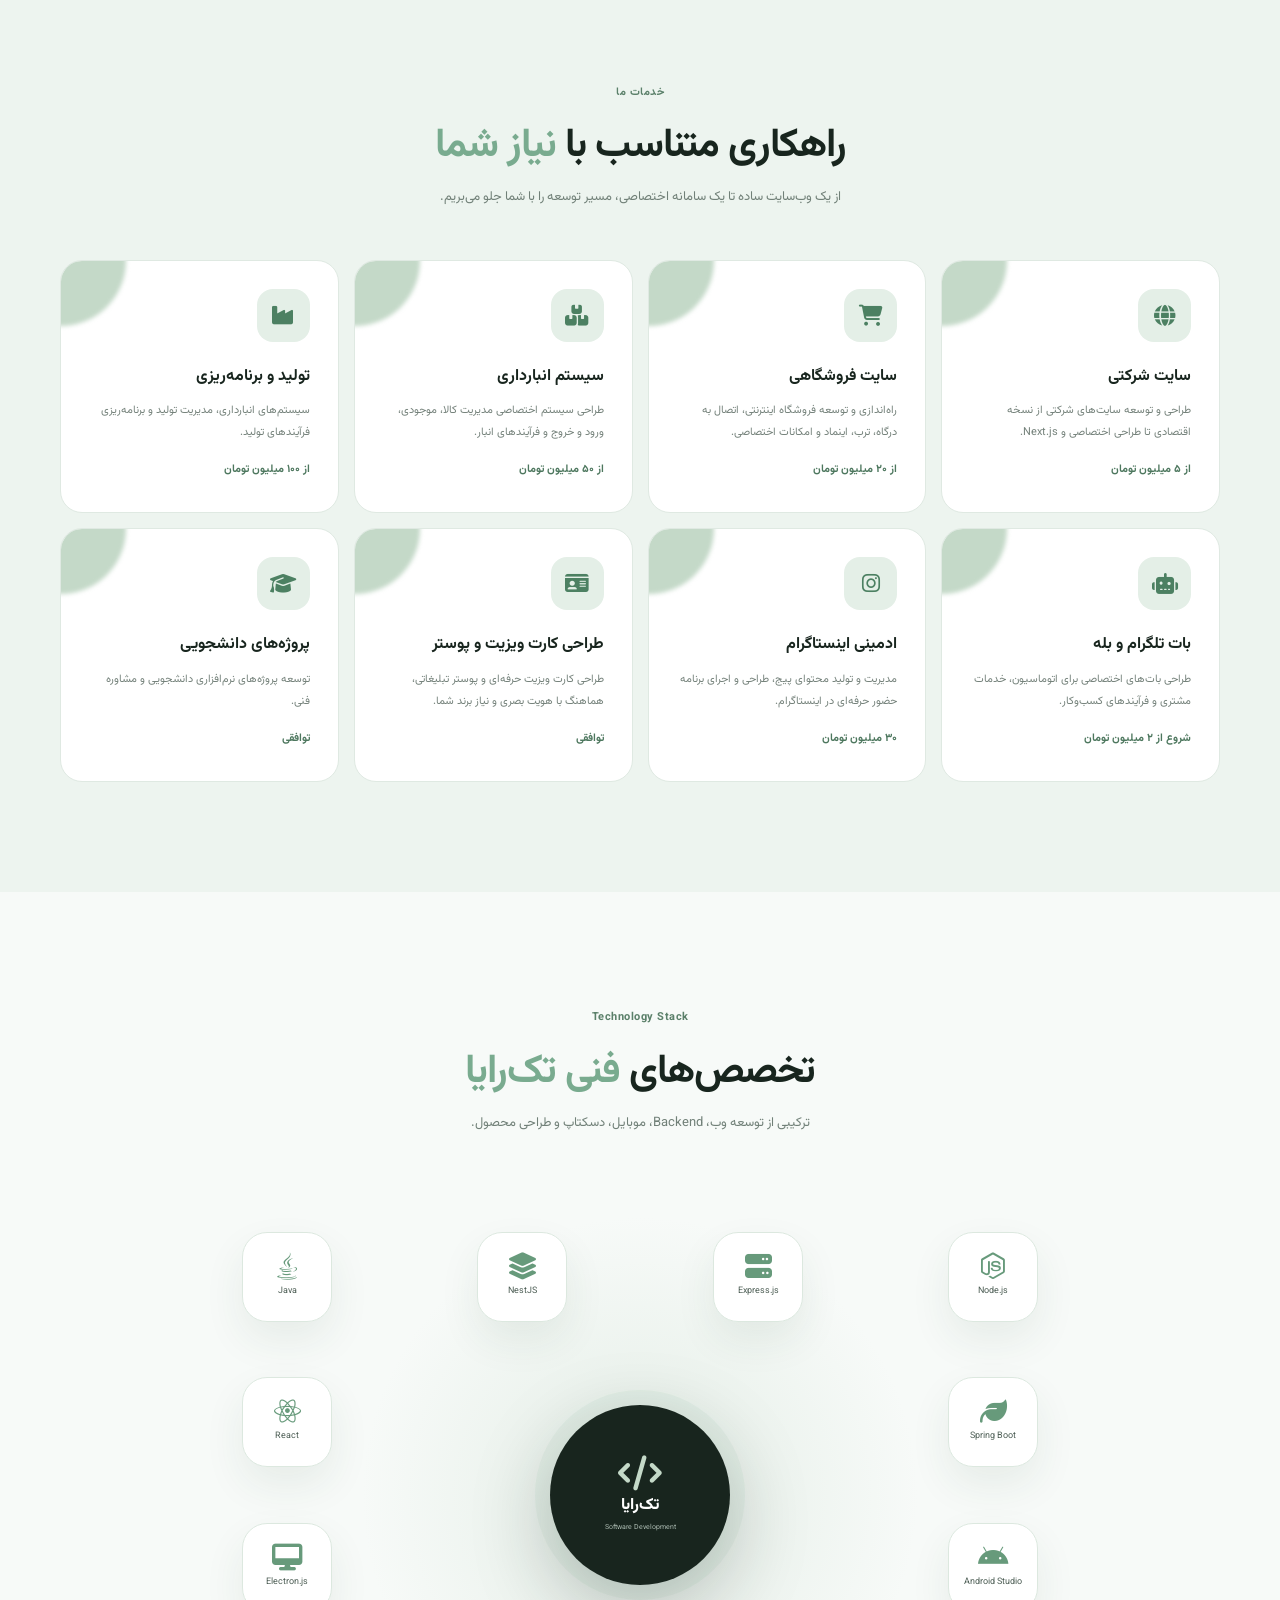
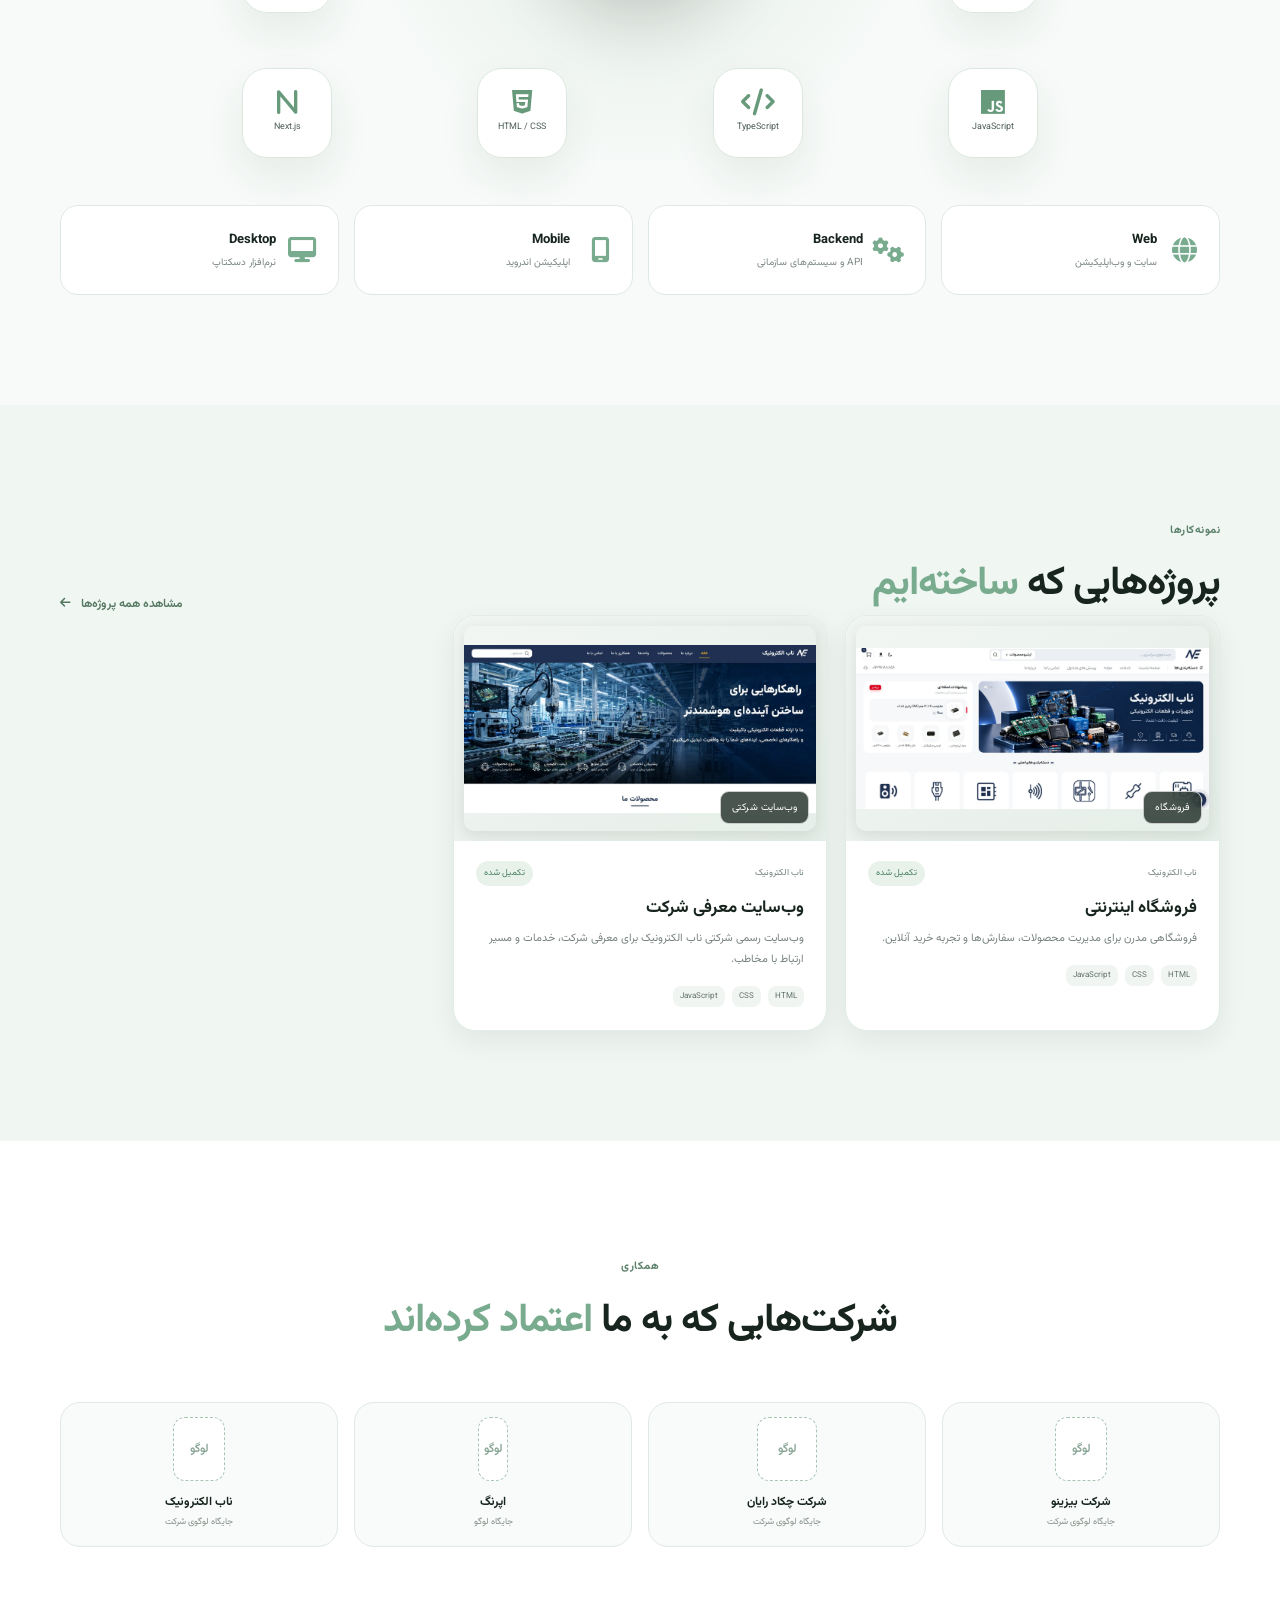
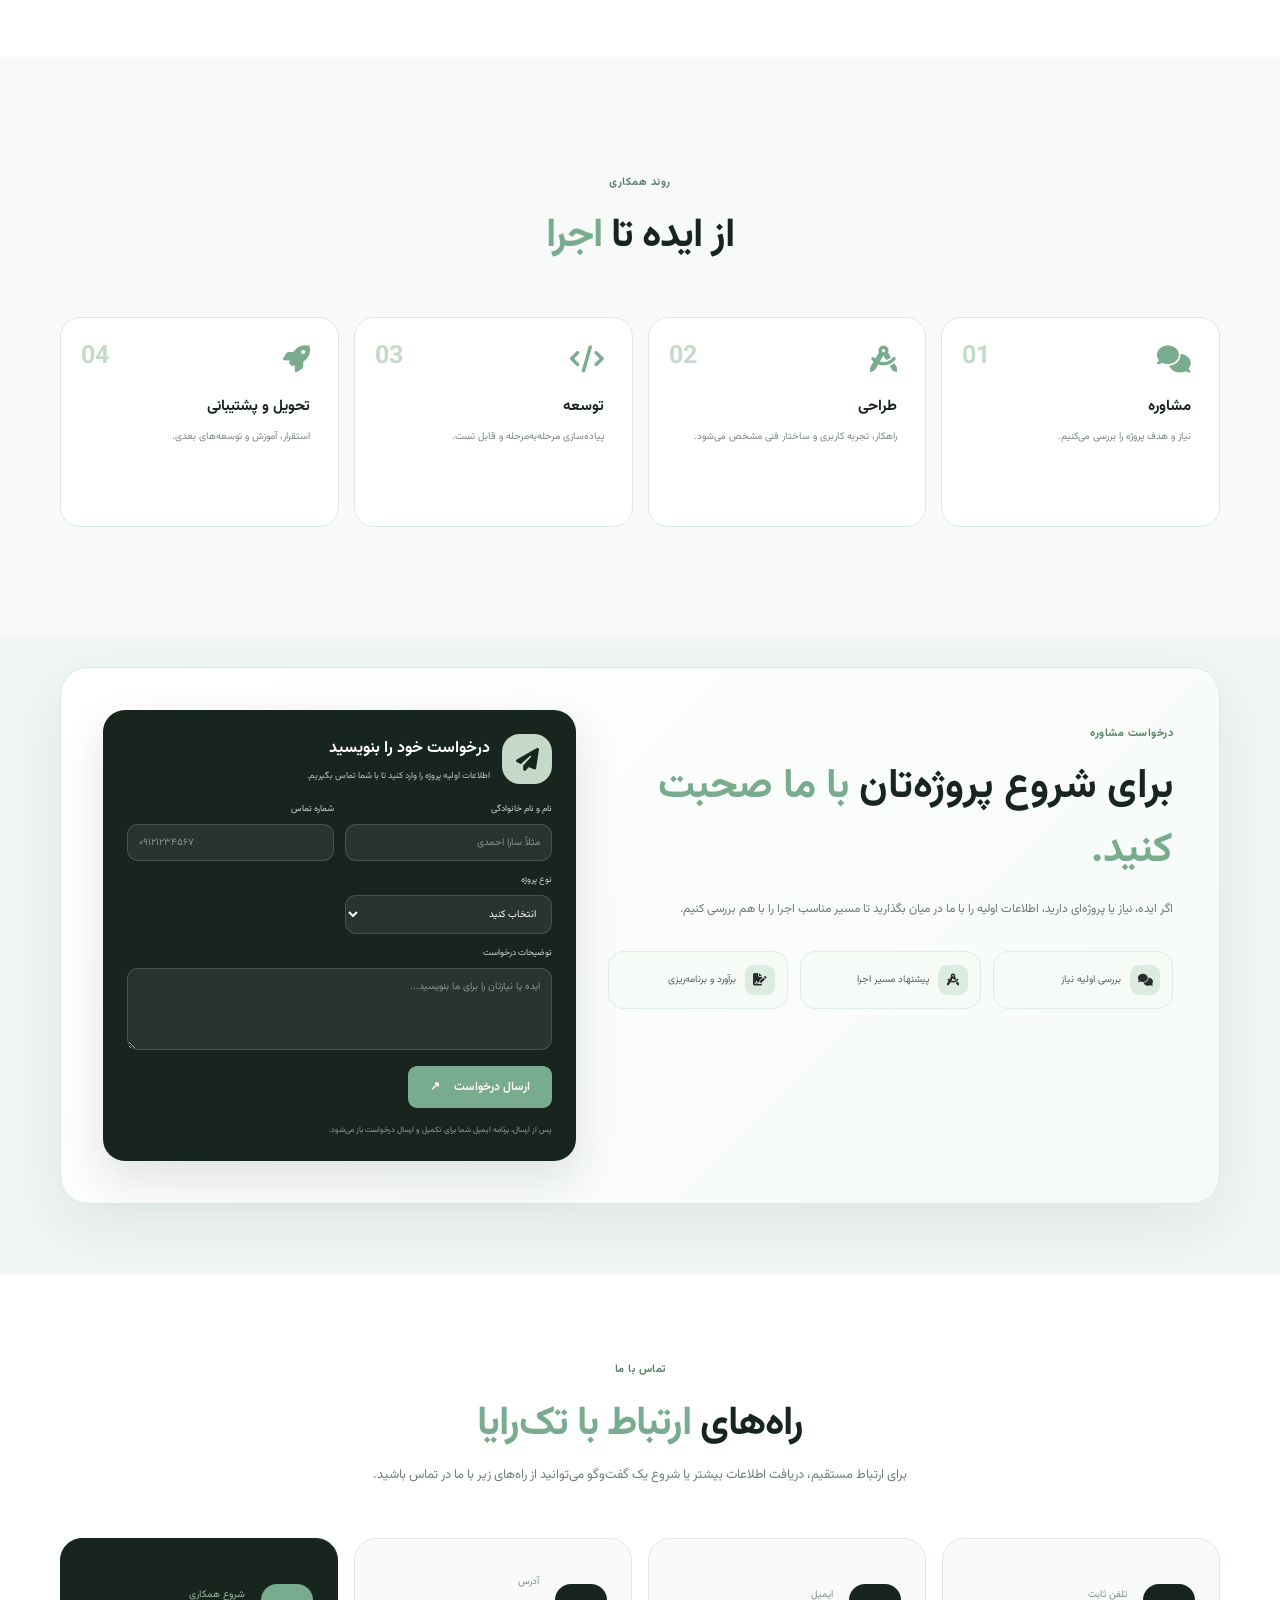
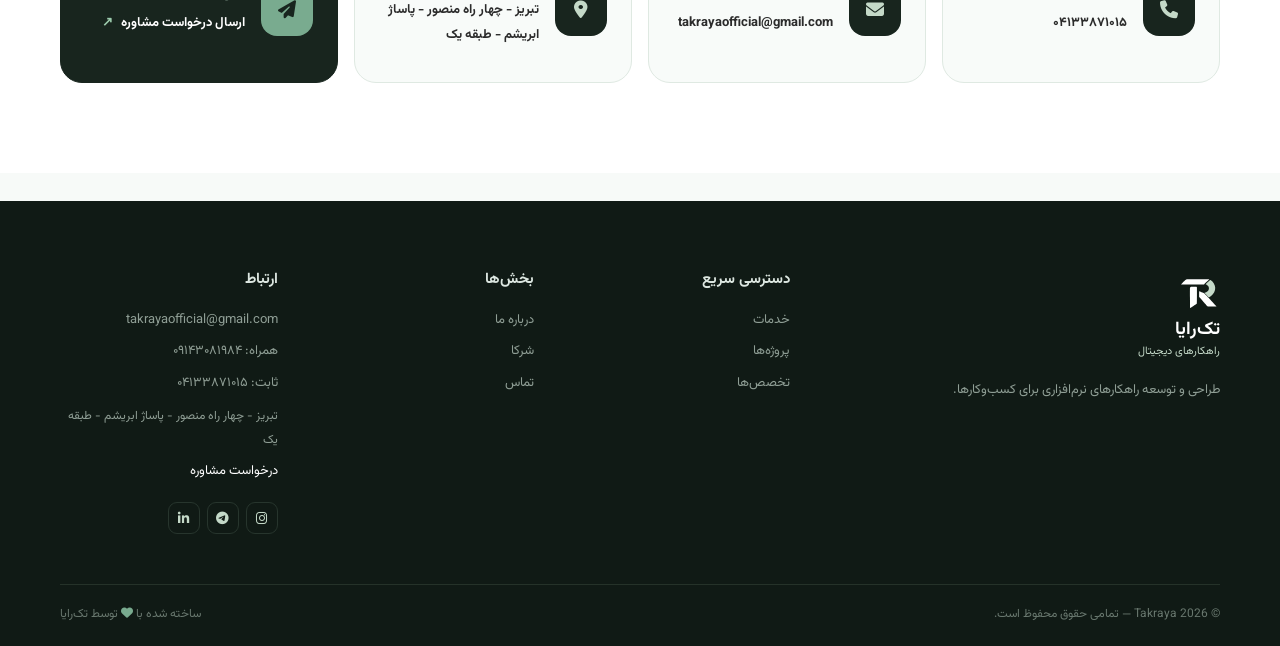
==== commit 97c4e576: "update" ====
--- a/index.html
+++ b/index.html
@@ -18,8 +18,6 @@
 
 <body>
   <div id="progress"></div>
-  <div class="cursor-dot"></div>
-  <div class="cursor-ring"></div>
   <header class="site-header" id="top">
     <div class="container nav-wrap">
       <a class="brand brand-logo" href="#home" aria-label="تک‌رایا، صفحه اصلی">
@@ -35,7 +33,6 @@
         <a href="#skills">تخصص‌ها</a>
         <a href="#projects">پروژه‌ها</a>
         <a href="#companies">شرکای ما</a>
-        <a href="#team">همکاران</a>
       </nav>
       <a class="button button-small button-dark nav-contact" href="#contact">تماس با ما <span
           aria-hidden="true">↗</span></a>
@@ -76,15 +73,15 @@
           <span class="hero-tech-pulse pulse-a"></span><span class="hero-tech-pulse pulse-b"></span>
         </div>
       </div>
-    </section>
-    <!-- ==================== آمار و دستاوردهای تک‌رایا ==================== -->
-    <section class="stats stats-v2">
-      <div class="container stats-grid">
-        <div class="stat"><strong data-count="20">0</strong><span>پروژه و تجربه اجرایی</span></div>
-        <div class="stat"><strong data-count="8">0</strong><span>حوزه تخصصی</span></div>
-        <div class="stat"><strong data-count="4">0</strong><span>پلتفرم توسعه</span></div>
-        <div class="stat"><strong data-count="100">0</strong><span>% تعهد به کیفیت</span></div>
-      </div>
+    <!-- ==================== آمار داخل محدوده هیرو؛ هر دو باهم صفحه اول را پر می‌کنند ==================== -->
+      <section class="stats stats-v2" aria-label="آمار و دستاوردهای تک‌رایا">
+        <div class="container stats-grid">
+          <div class="stat"><strong data-count="20">0</strong><span>پروژه و تجربه اجرایی</span></div>
+          <div class="stat"><strong data-count="8">0</strong><span>حوزه تخصصی</span></div>
+          <div class="stat"><strong data-count="4">0</strong><span>پلتفرم توسعه</span></div>
+          <div class="stat"><strong data-count="100">0</strong><span>% تعهد به کیفیت</span></div>
+        </div>
+      </section>
     </section>
     <!-- ==================== بخش درباره ما ==================== -->
     <section class="section about-new" id="about">
@@ -184,18 +181,6 @@
         <div class="company-grid" id="companyGrid"></div>
       </div>
     </section>
-    <!-- ==================== بخش تیم و همکاران تک‌رایا: نام اعضای تیم از فایل js/data.js خوانده می‌شود ==================== -->
-    <section class="section team" id="team">
-      <div class="container">
-        <div class="section-heading split reveal">
-          <div><span class="section-kicker">تیم تک‌رایا</span>
-            <h2>افرادی که پشت <strong>محصولات</strong> هستند</h2>
-          </div>
-          <p>تیم ما ترکیبی از توسعه، مدیریت پروژه و نگاه محصول است.</p>
-        </div>
-        <div class="team-grid" id="teamGrid"></div>
-      </div>
-    </section>
     <!-- ==================== بخش روند همکاری ==================== -->
     <section class="section process">
       <div class="container">
@@ -246,7 +231,7 @@
               </div>
             </div>
             <div class="consultation-fields">
-              <label><span>نام و نام خانوادگی</span><input type="text" name="name" placeholder="مثلاً زهرا کاظمی"
+              <label><span>نام و نام خانوادگی</span><input type="text" name="name" placeholder="مثلاً سارا احمدی"
                   required></label>
               <label><span>شماره تماس</span><input type="tel" name="phone" placeholder="۰۹۱۲۱۲۳۴۵۶۷" required></label>
               <label><span>نوع پروژه</span><select name="type">
@@ -280,6 +265,8 @@
           <a class="contact-card reveal" href="tel:04133871015"><span class="contact-icon"><i
                 class="fa-solid fa-phone"></i></span><span><small>تلفن ثابت</small><strong
                 dir="ltr">۰۴۱۳۳۸۷۱۰۱۵</strong></span></a>
+          <a class="contact-card reveal" href="mailto:takrayaofficial@gmail.com"><span class="contact-icon"><i
+                class="fa-solid fa-envelope"></i></span><span><small>ایمیل</small><strong dir="ltr">takrayaofficial@gmail.com</strong></span></a>
           <div class="contact-card reveal"><span class="contact-icon"><i
                 class="fa-solid fa-location-dot"></i></span><span><small>آدرس</small><strong>تبریز - چهار راه منصور -
                 پاساژ ابریشم - طبقه یک</strong></span></div>
@@ -298,23 +285,20 @@
         <p>طراحی و توسعه راهکارهای نرم‌افزاری برای کسب‌وکارها.</p>
       </div>
       <div>
-        <h4>دسترسی سریع</h4><a href="#services">خدمات</a><a href="#projects">پروژه‌ها</a><a href="#skills">تخصص‌ها</a><a
-          href="#team">تیم</a>
+        <h4>دسترسی سریع</h4><a href="#services">خدمات</a><a href="#projects">پروژه‌ها</a><a href="#skills">تخصص‌ها</a>
       </div>
       <div>
-        <h4>بخش‌ها</h4><a href="#about">درباره ما</a><a href="#companies">شرکا</a><a href="#team">همکاران</a><a
+        <h4>بخش‌ها</h4><a href="#about">درباره ما</a><a href="#companies">شرکا</a><a
           href="#contact">تماس</a>
       </div>
       <div>
-        <h4>ارتباط</h4><a href="mailto:info@takraya.ir">info@takraya.ir</a><a href="tel:09143081984">همراه:
+        <h4>ارتباط</h4><a href="mailto:takrayaofficial@gmail.com">takrayaofficial@gmail.com</a><a href="tel:09143081984">همراه:
           ۰۹۱۴۳۰۸۱۹۸۴</a><a href="tel:04133871015">ثابت: ۰۴۱۳۳۸۷۱۰۱۵</a>
         <p class="footer-address">تبریز - چهار راه منصور - پاساژ ابریشم - طبقه یک</p><a href="#consultation">درخواست
           مشاوره</a>
-        <div class="socials"><a href="javascript:void(0)" aria-label="Instagram" aria-disabled="true" title="به‌زودی"><i
-              class="fa-brands fa-instagram"></i></a><a href="javascript:void(0)" aria-label="Telegram"
-            aria-disabled="true" title="به‌زودی"><i class="fa-brands fa-telegram"></i></a><a href="javascript:void(0)"
-            aria-label="LinkedIn" aria-disabled="true" title="به‌زودی"><i class="fa-brands fa-linkedin-in"></i></a>
-        </div>
+        <div class="socials"><a href="javascript:void(0)" aria-label="Instagram" aria-disabled="true" title="به‌زودی"><i class="fa-brands fa-instagram"></i></a><a href="javascript:void(0)"
+            aria-label="Telegram" aria-disabled="true" title="به‌زودی"><i class="fa-brands fa-telegram"></i></a><a href="javascript:void(0)" aria-label="LinkedIn" aria-disabled="true" title="به‌زودی"><i
+              class="fa-brands fa-linkedin-in"></i></a></div>
       </div>
     </div>
     <div class="container footer-bottom"><span>© 2026 Takraya — تمامی حقوق محفوظ است.</span><span>ساخته شده با <i
--- a/css/style.css
+++ b/css/style.css
@@ -6830,401 +6830,1066 @@
 }
 
 @media (max-width: 600px) {
-    .project-slider {
-        height: 240px;
-    }
-
-    .slider-arrow {
-        width: 40px;
-        height: 40px;
-        left: 10px;
-        right: auto;
-        font-size: 15px;
-    }
+    .project-slider { height: 240px; }
+    .slider-arrow { width: 40px; height: 40px; left: 10px; right: auto; font-size: 15px; }
 }
 
 
 /* Project cards: real screenshots, readable fallback, and responsive image framing */
-.project-image.has-project-image {
-    isolation: isolate;
-    background: #26342d;
-}
-
-.project-image.has-project-image>img {
-    position: absolute;
-    inset: 0;
-    width: 100%;
-    height: 100%;
-    object-fit: cover;
-    object-position: center;
-    display: block;
-    transition: transform .55s ease;
-    z-index: 0;
-}
-
-.project-card:hover .project-image.has-project-image>img {
-    transform: scale(1.045);
-}
-
-.project-image.has-project-image:after {
-    z-index: 1;
-    pointer-events: none;
-}
-
+.project-image.has-project-image { isolation: isolate; background: #26342d; }
+.project-image.has-project-image > img {
+  position: absolute; inset: 0; width: 100%; height: 100%;
+  object-fit: cover; object-position: center; display: block;
+  transition: transform .55s ease; z-index: 0;
+}
+.project-card:hover .project-image.has-project-image > img { transform: scale(1.045); }
+.project-image.has-project-image:after { z-index: 1; pointer-events: none; }
 .project-image .project-image-icon {
-    position: absolute;
-    z-index: 2;
-    top: 14px;
-    right: 14px;
-    width: 42px;
-    height: 42px;
-    border-radius: 50%;
-    display: grid;
-    place-items: center;
-    background: rgba(35, 48, 41, .78);
-    color: #d5e8da;
-    font-size: 18px;
-    backdrop-filter: blur(8px);
-    -webkit-backdrop-filter: blur(8px);
-}
-
+  position: absolute; z-index: 2; top: 14px; right: 14px;
+  width: 42px; height: 42px; border-radius: 50%; display: grid; place-items: center;
+  background: rgba(35, 48, 41, .78); color: #d5e8da; font-size: 18px;
+  backdrop-filter: blur(8px); -webkit-backdrop-filter: blur(8px);
+}
 .project-image-caption {
-    position: absolute;
-    z-index: 2;
-    bottom: 13px;
-    right: 14px;
-    padding: 6px 10px;
-    border: 1px solid rgba(255, 255, 255, .25);
-    border-radius: 30px;
-    color: #fff;
-    background: rgba(35, 48, 41, .72);
-    font-size: 10px;
-    backdrop-filter: blur(8px);
-    -webkit-backdrop-filter: blur(8px);
-}
-
-.project-image.project-image-fallback {
-    background: radial-gradient(circle at 50% 40%, #79ab8f55, transparent 48%), linear-gradient(135deg, #2b2b2b, #3d5045);
-}
-
-.project-image.project-image-fallback .project-image-icon {
-    position: static;
-    width: auto;
-    height: auto;
-    background: transparent;
-    font-size: 56px;
-}
-
-.project-image.project-image-fallback .project-image-caption {
-    bottom: 18px;
-}
-
-@media (max-width: 600px) {
-    .project-image {
-        height: 205px;
-    }
-}
+  position: absolute; z-index: 2; bottom: 13px; right: 14px;
+  padding: 6px 10px; border: 1px solid rgba(255,255,255,.25);
+  border-radius: 30px; color: #fff; background: rgba(35,48,41,.72);
+  font-size: 10px; backdrop-filter: blur(8px); -webkit-backdrop-filter: blur(8px);
+}
+.project-image.project-image-fallback { background: radial-gradient(circle at 50% 40%, #79ab8f55, transparent 48%), linear-gradient(135deg,#2b2b2b,#3d5045); }
+.project-image.project-image-fallback .project-image-icon { position: static; width: auto; height: auto; background: transparent; font-size: 56px; }
+.project-image.project-image-fallback .project-image-caption { bottom: 18px; }
+@media (max-width: 600px) { .project-image { height: 205px; } }
 
 /* Refined project previews — cleaner, lighter and less crowded */
 .project-card {
-    overflow: hidden;
-    border-radius: 22px;
-    border: 1px solid rgba(121, 171, 143, .22);
-    background: #fff;
-    box-shadow: 0 10px 28px rgba(28, 45, 35, .07);
-    transition: transform .28s ease, box-shadow .28s ease, border-color .28s ease;
-}
-
+  overflow: hidden;
+  border-radius: 22px;
+  border: 1px solid rgba(121,171,143,.22);
+  background: #fff;
+  box-shadow: 0 10px 28px rgba(28,45,35,.07);
+  transition: transform .28s ease, box-shadow .28s ease, border-color .28s ease;
+}
 .project-card:hover {
-    transform: translateY(-5px);
-    box-shadow: 0 18px 42px rgba(28, 45, 35, .12);
-    border-color: rgba(121, 171, 143, .55);
-}
-
+  transform: translateY(-5px);
+  box-shadow: 0 18px 42px rgba(28,45,35,.12);
+  border-color: rgba(121,171,143,.55);
+}
 .project-image.has-project-image {
-    position: relative;
-    height: 225px;
-    min-height: 225px;
-    overflow: hidden;
-    background: linear-gradient(145deg, #f2f6f3, #e5eee8);
-    isolation: isolate;
-}
-
-.project-image.has-project-image>img {
-    position: absolute;
-    inset: 10px;
-    width: calc(100% - 20px);
-    height: calc(100% - 20px);
-    object-fit: contain;
-    object-position: center;
-    border-radius: 10px;
-    box-shadow: 0 4px 16px rgba(30, 48, 37, .12);
-    transition: transform .35s ease;
-}
-
-.project-card:hover .project-image.has-project-image>img {
-    transform: scale(1.015);
-}
-
+  position: relative;
+  height: 225px;
+  min-height: 225px;
+  overflow: hidden;
+  background: linear-gradient(145deg,#f2f6f3,#e5eee8);
+  isolation: isolate;
+}
+.project-image.has-project-image > img {
+  position: absolute;
+  inset: 10px;
+  width: calc(100% - 20px);
+  height: calc(100% - 20px);
+  object-fit: contain;
+  object-position: center;
+  border-radius: 10px;
+  box-shadow: 0 4px 16px rgba(30,48,37,.12);
+  transition: transform .35s ease;
+}
+.project-card:hover .project-image.has-project-image > img { transform: scale(1.015); }
 .project-image.has-project-image:after {
-    background: linear-gradient(180deg, rgba(23, 42, 31, .03), rgba(23, 42, 31, .08));
-    z-index: 1;
-    pointer-events: none;
-}
-
+  background: linear-gradient(180deg,rgba(23,42,31,.03),rgba(23,42,31,.08));
+  z-index: 1;
+  pointer-events: none;
+}
 .project-image .project-image-icon {
-    top: 17px;
-    right: 17px;
-    width: 36px;
-    height: 36px;
-    border: 1px solid rgba(255, 255, 255, .75);
-    border-radius: 12px;
-    background: rgba(35, 48, 41, .84);
-    color: #d9ebdf;
-    box-shadow: 0 3px 12px rgba(20, 35, 25, .12);
-}
-
+  top: 17px;
+  right: 17px;
+  width: 36px;
+  height: 36px;
+  border: 1px solid rgba(255,255,255,.75);
+  border-radius: 12px;
+  background: rgba(35,48,41,.84);
+  color: #d9ebdf;
+  box-shadow: 0 3px 12px rgba(20,35,25,.12);
+}
 .project-image-caption {
-    right: 17px;
-    bottom: 17px;
-    padding: 6px 11px;
-    border: 1px solid rgba(255, 255, 255, .7);
-    border-radius: 9px;
-    background: rgba(35, 48, 41, .82);
-    font-size: 10px;
-    letter-spacing: .1px;
-}
-
-.project-body {
-    padding: 20px 22px 23px;
-}
-
-.project-body h3 {
-    line-height: 1.7;
-    margin-top: 7px;
-}
-
-.project-body p {
-    line-height: 1.9;
-}
-
-.project-tech {
-    gap: 7px;
-    flex-wrap: wrap;
-}
-
-.project-tech span {
-    border-radius: 8px;
-}
-
+  right: 17px;
+  bottom: 17px;
+  padding: 6px 11px;
+  border: 1px solid rgba(255,255,255,.7);
+  border-radius: 9px;
+  background: rgba(35,48,41,.82);
+  font-size: 10px;
+  letter-spacing: .1px;
+}
+.project-body { padding: 20px 22px 23px; }
+.project-body h3 { line-height: 1.7; margin-top: 7px; }
+.project-body p { line-height: 1.9; }
+.project-tech { gap: 7px; flex-wrap: wrap; }
+.project-tech span { border-radius: 8px; }
 .projects-page .projects-reference-grid .project-image.has-project-image {
-    height: 225px;
-    min-height: 225px;
-    flex-basis: 225px;
-}
-
-.projects-page .projects-reference-grid .project-image.has-project-image>img {
-    object-fit: contain;
-}
-
+  height: 225px;
+  min-height: 225px;
+  flex-basis: 225px;
+}
+.projects-page .projects-reference-grid .project-image.has-project-image > img {
+  object-fit: contain;
+}
 @media (max-width: 600px) {
-
-    .project-image.has-project-image,
-    .projects-page .projects-reference-grid .project-image.has-project-image {
-        height: 195px;
-        min-height: 195px;
-        flex-basis: 195px;
-    }
-
-    .project-body {
-        padding: 17px 17px 20px;
-    }
+  .project-image.has-project-image,
+  .projects-page .projects-reference-grid .project-image.has-project-image {
+    height: 195px;
+    min-height: 195px;
+    flex-basis: 195px;
+  }
+  .project-body { padding: 17px 17px 20px; }
 }
 
 /* ===== Page-specific refinement: all projects ===== */
-.projects-page .projects-list-section>.container {
-    max-width: 1120px;
-}
-
+.projects-page .projects-list-section > .container {
+  max-width: 1120px;
+}
 .projects-page .projects-reference-grid {
-    grid-template-columns: repeat(2, minmax(0, 1fr)) !important;
-    grid-template-areas: none !important;
-    gap: 30px !important;
-    max-width: 1000px;
-    margin-inline: auto;
-    align-items: stretch;
-}
-
-.projects-page .projects-reference-grid>.project-card {
-    grid-area: auto !important;
-    min-width: 0;
-    height: 100%;
-    border-radius: 24px;
-    border: 1px solid #dce9e0;
-    background: #fff;
-    box-shadow: 0 12px 32px rgba(34, 62, 44, .07);
-}
-
-.projects-page .projects-reference-grid>.project-card:hover {
-    transform: translateY(-5px);
-    box-shadow: 0 20px 44px rgba(34, 62, 44, .12);
-}
-
+  grid-template-columns: repeat(2, minmax(0, 1fr)) !important;
+  grid-template-areas: none !important;
+  gap: 30px !important;
+  max-width: 1000px;
+  margin-inline: auto;
+  align-items: stretch;
+}
+.projects-page .projects-reference-grid > .project-card {
+  grid-area: auto !important;
+  min-width: 0;
+  height: 100%;
+  border-radius: 24px;
+  border: 1px solid #dce9e0;
+  background: #fff;
+  box-shadow: 0 12px 32px rgba(34, 62, 44, .07);
+}
+.projects-page .projects-reference-grid > .project-card:hover {
+  transform: translateY(-5px);
+  box-shadow: 0 20px 44px rgba(34, 62, 44, .12);
+}
 .projects-page .projects-reference-grid .project-image.has-project-image {
-    height: 250px !important;
-    min-height: 250px !important;
-    flex: 0 0 250px !important;
-    padding: 12px;
-    background: linear-gradient(145deg, #f5f8f6, #eaf1ec);
-}
-
+  height: 250px !important;
+  min-height: 250px !important;
+  flex: 0 0 250px !important;
+  padding: 12px;
+  background: linear-gradient(145deg, #f5f8f6, #eaf1ec);
+}
 /* Override older page rules that were cropping screenshots */
-.projects-page .projects-reference-grid .project-image.has-project-image>img {
-    position: absolute !important;
-    inset: 12px !important;
-    width: calc(100% - 24px) !important;
-    height: calc(100% - 24px) !important;
-    object-fit: contain !important;
-    object-position: center !important;
-    border-radius: 10px;
-    box-shadow: 0 3px 14px rgba(35, 55, 42, .10);
-}
-
+.projects-page .projects-reference-grid .project-image.has-project-image > img {
+  position: absolute !important;
+  inset: 12px !important;
+  width: calc(100% - 24px) !important;
+  height: calc(100% - 24px) !important;
+  object-fit: contain !important;
+  object-position: center !important;
+  border-radius: 10px;
+  box-shadow: 0 3px 14px rgba(35, 55, 42, .10);
+}
 .projects-page .projects-reference-grid .project-image.has-project-image::before,
 .projects-page .projects-reference-grid .project-image.has-project-image::after {
-    background: none !important;
-    opacity: 0 !important;
-}
-
+  background: none !important;
+  opacity: 0 !important;
+}
 .projects-page .projects-reference-grid .project-image.has-project-image .project-image-icon {
-    top: 20px;
-    right: 20px;
-    bottom: auto;
-    width: 34px;
-    height: 34px;
-    font-size: 13px;
-    border-radius: 11px;
-    background: rgba(35, 48, 41, .86);
-}
-
+  top: 20px;
+  right: 20px;
+  bottom: auto;
+  width: 34px;
+  height: 34px;
+  font-size: 13px;
+  border-radius: 11px;
+  background: rgba(35, 48, 41, .86);
+}
 .projects-page .projects-reference-grid .project-image-caption {
-    right: 20px;
-    bottom: 20px;
-    font-size: 10px;
-    padding: 6px 10px;
-    border-radius: 8px;
-    background: rgba(35, 48, 41, .86);
-}
-
+  right: 20px;
+  bottom: 20px;
+  font-size: 10px;
+  padding: 6px 10px;
+  border-radius: 8px;
+  background: rgba(35, 48, 41, .86);
+}
 .projects-page .projects-reference-grid .project-body {
-    padding: 23px 24px 25px;
-}
-
+  padding: 23px 24px 25px;
+}
 .projects-page .projects-reference-grid .project-body h3 {
-    font-size: 18px;
-    line-height: 1.8;
-    margin: 2px 0 9px;
-}
-
+  font-size: 18px;
+  line-height: 1.8;
+  margin: 2px 0 9px;
+}
 .projects-page .projects-reference-grid .project-body p {
-    font-size: 12px;
-    line-height: 2;
-    min-height: 48px;
-    margin-bottom: 17px;
-}
-
+  font-size: 12px;
+  line-height: 2;
+  min-height: 48px;
+  margin-bottom: 17px;
+}
 .projects-page .projects-reference-grid .project-tech {
-    gap: 8px;
-    padding-top: 16px;
-}
-
+  gap: 8px;
+  padding-top: 16px;
+}
 .projects-page .projects-reference-grid .project-tech span {
-    font-size: 10px;
-    padding: 6px 10px;
-}
-
+  font-size: 10px;
+  padding: 6px 10px;
+}
 @media (max-width: 760px) {
-    .projects-page .projects-reference-grid {
-        grid-template-columns: 1fr !important;
-        max-width: 520px;
-        gap: 22px !important;
-    }
-
-    .projects-page .projects-reference-grid .project-image.has-project-image {
-        height: 225px !important;
-        min-height: 225px !important;
-        flex-basis: 225px !important;
-    }
+  .projects-page .projects-reference-grid {
+    grid-template-columns: 1fr !important;
+    max-width: 520px;
+    gap: 22px !important;
+  }
+  .projects-page .projects-reference-grid .project-image.has-project-image {
+    height: 225px !important;
+    min-height: 225px !important;
+    flex-basis: 225px !important;
+  }
 }
 
 
 /* Final adjustments requested: compact project cards and safe placeholder social links */
 .projects-page .projects-reference-grid {
-    grid-template-columns: repeat(3, minmax(0, 1fr)) !important;
-    gap: 22px !important;
-    max-width: 1120px;
-}
-
-.projects-page .projects-reference-grid>.project-card {
-    border-radius: 20px;
-}
-
+  grid-template-columns: repeat(3, minmax(0, 1fr)) !important;
+  gap: 22px !important;
+  max-width: 1120px;
+}
+.projects-page .projects-reference-grid > .project-card {
+  border-radius: 20px;
+}
 .projects-page .projects-reference-grid .project-image.has-project-image {
-    height: 190px !important;
-    min-height: 190px !important;
-    flex: 0 0 190px !important;
-    padding: 9px;
-}
-
-.projects-page .projects-reference-grid .project-image.has-project-image>img {
-    inset: 9px !important;
-    width: calc(100% - 18px) !important;
-    height: calc(100% - 18px) !important;
-}
-
-.projects-page .projects-reference-grid .project-body {
-    padding: 18px 18px 20px;
-}
-
-.projects-page .projects-reference-grid .project-body h3 {
-    font-size: 16px;
-}
-
-.projects-page .projects-reference-grid .project-body p {
-    font-size: 12px;
-    min-height: 44px;
-}
-
-.projects-page .projects-reference-grid .project-tech {
-    gap: 6px;
-    padding-top: 12px;
-}
-
-.projects-page .projects-reference-grid .project-tech span {
-    font-size: 9px;
-    padding: 5px 8px;
-}
-
+  height: 190px !important;
+  min-height: 190px !important;
+  flex: 0 0 190px !important;
+  padding: 9px;
+}
+.projects-page .projects-reference-grid .project-image.has-project-image > img {
+  inset: 9px !important;
+  width: calc(100% - 18px) !important;
+  height: calc(100% - 18px) !important;
+}
+.projects-page .projects-reference-grid .project-body { padding: 18px 18px 20px; }
+.projects-page .projects-reference-grid .project-body h3 { font-size: 16px; }
+.projects-page .projects-reference-grid .project-body p { font-size: 12px; min-height: 44px; }
+.projects-page .projects-reference-grid .project-tech { gap: 6px; padding-top: 12px; }
+.projects-page .projects-reference-grid .project-tech span { font-size: 9px; padding: 5px 8px; }
 @media (max-width: 900px) {
-    .projects-page .projects-reference-grid {
-        grid-template-columns: repeat(2, minmax(0, 1fr)) !important;
-    }
-}
-
+  .projects-page .projects-reference-grid { grid-template-columns: repeat(2, minmax(0, 1fr)) !important; }
+}
 @media (max-width: 600px) {
-    .projects-page .projects-reference-grid {
-        grid-template-columns: 1fr !important;
-        max-width: 480px;
-    }
-
-    .projects-page .projects-reference-grid .project-image.has-project-image {
-        height: 200px !important;
-        min-height: 200px !important;
-        flex-basis: 200px !important;
-    }
-}
-
+  .projects-page .projects-reference-grid { grid-template-columns: 1fr !important; max-width: 480px; }
+  .projects-page .projects-reference-grid .project-image.has-project-image { height: 200px !important; min-height: 200px !important; flex-basis: 200px !important; }
+}
 /* Social icons are placeholders until official profile links are supplied. */
-.footer .socials a[aria-disabled="true"] {
-    cursor: default;
-}+.footer .socials a[aria-disabled="true"] { cursor: default; }
+
+
+/* ===== Requested updates: full-screen hero, partner logo placeholders, project layout ===== */
+.hero-v1 {
+  min-height: 100vh;
+  min-height: 100svh;
+}
+.hero-v1 .hero-v1-grid {
+  min-height: 100vh;
+  min-height: 100svh;
+  padding-top: max(100px, calc(78px + 28px));
+  padding-bottom: 42px;
+}
+.company-grid {
+  grid-template-columns: repeat(3, minmax(0, 1fr));
+}
+.company-logo-placeholder {
+  width: min(180px, 76%);
+  height: 64px;
+  border: 1px dashed #a8c5b2;
+  border-radius: 12px;
+  background: #fff;
+  color: #8ba797;
+  font-size: 12px;
+  font-weight: 600;
+  box-shadow: none;
+}
+.project-head-inner {
+  direction: ltr;
+}
+.project-head-inner h1 {
+  direction: rtl;
+  text-align: right;
+}
+.back-projects {
+  order: 0;
+  display: inline-flex;
+  align-items: center;
+  gap: 8px;
+}
+.back-projects i {
+  margin: 0;
+}
+.showcase-grid {
+  align-items: stretch;
+}
+.project-info-card,
+.project-slider-wrap {
+  height: 375px;
+  min-height: 375px;
+}
+.project-info-card {
+  overflow-y: auto;
+}
+.project-slider-wrap {
+  display: flex;
+  flex-direction: column;
+}
+.project-slider {
+  height: auto;
+  min-height: 0;
+  flex: 1 1 auto;
+}
+.slider-bottom {
+  flex: 0 0 auto;
+}
+/* The decorative circular icon on project cards is intentionally removed. */
+.project-image .project-image-icon {
+  display: none !important;
+}
+@media (max-width: 900px) {
+  .hero-v1, .hero-v1 .hero-v1-grid {
+    min-height: 100svh;
+  }
+  .company-grid {
+    grid-template-columns: repeat(3, minmax(0, 1fr));
+  }
+}
+@media (max-width: 720px) {
+  .hero-v1 .hero-v1-grid {
+    padding-top: 108px;
+    padding-bottom: 38px;
+  }
+  .company-grid {
+    grid-template-columns: 1fr;
+  }
+  .project-head-inner {
+    flex-direction: column;
+    align-items: stretch;
+  }
+  .back-projects {
+    align-self: flex-start;
+  }
+  .project-info-card,
+  .project-slider-wrap {
+    height: auto;
+    min-height: 0;
+  }
+  .project-slider {
+    height: 300px;
+    flex: none;
+  }
+}
+
+/* ===== اصلاح دقیق بازخورد: هیرو و آمار در یک صفحه، خدمات یک‌کارت، جزئیات پروژه ===== */
+/* هدر بالای سایت حدود 78px است؛ خود هیرو و آمار با هم باقی ارتفاع صفحه اول را پر می‌کنند. */
+.hero-v1 {
+  min-height: calc(100vh - 78px);
+  min-height: calc(100svh - 78px);
+  display: flex;
+  flex-direction: column;
+}
+.hero-v1 .hero-v1-grid {
+  width: min(1180px, calc(100% - 48px));
+  min-height: 0;
+  flex: 1 1 auto;
+  padding-top: 24px;
+  padding-bottom: 20px;
+}
+.hero-v1 > .stats-v2 {
+  position: relative;
+  z-index: 2;
+  flex: 0 0 auto;
+  width: 100%;
+  margin-top: auto;
+  padding: 12px 0 20px;
+  background: transparent;
+}
+.hero-v1 > .stats-v2 .stats-grid {
+  padding-top: 0;
+  padding-bottom: 0;
+}
+.hero-v1 > .stats-v2 .stat {
+  padding-top: 8px;
+  padding-bottom: 8px;
+}
+
+/* دکمه بازگشت در سمت چپ؛ فلش رو به راست و پس از متن فارسی قرار می‌گیرد. */
+.project-head-inner {
+  direction: ltr !important;
+}
+.project-head-inner .back-projects {
+  order: 0;
+  align-self: center;
+  direction: rtl;
+  display: inline-flex;
+  flex-direction: row;
+  align-items: center;
+  justify-content: center;
+  gap: 9px;
+}
+.project-head-inner .back-projects i {
+  display: inline-block;
+  margin: 0 !important;
+  transform: none !important;
+}
+.project-head-inner h1 {
+  margin-left: auto;
+  direction: rtl;
+  text-align: right;
+}
+
+/* تصویر و کارت اطلاعات پروژه دقیقاً هم‌ارتفاع هستند؛ تصویر تمام فضای محتوایی خود را می‌گیرد. */
+.showcase-grid {
+  grid-template-columns: minmax(280px, 0.82fr) minmax(0, 1.18fr);
+  align-items: stretch !important;
+}
+.project-info-card,
+.project-slider-wrap {
+  height: 390px !important;
+  min-height: 390px !important;
+  box-sizing: border-box;
+}
+.project-info-card {
+  overflow-y: auto;
+}
+.project-slider-wrap {
+  display: flex !important;
+  flex-direction: column;
+  min-width: 0;
+  padding: 0;
+}
+.project-slider {
+  position: relative;
+  flex: 1 1 auto !important;
+  height: auto !important;
+  min-height: 0 !important;
+  overflow: hidden;
+}
+.project-slider > img {
+  display: block;
+  width: 100%;
+  height: 100%;
+  object-fit: contain;
+  object-position: center;
+}
+.slider-bottom {
+  flex: 0 0 38px;
+  min-height: 38px;
+  box-sizing: border-box;
+}
+@media (max-width: 900px) {
+  .hero-v1 {
+    min-height: calc(100svh - 72px);
+  }
+  .hero-v1 .hero-v1-grid {
+    min-height: 0;
+    padding-top: 22px;
+    padding-bottom: 12px;
+  }
+  .hero-v1 > .stats-v2 {
+    padding: 8px 0 14px;
+  }
+  .showcase-grid {
+    grid-template-columns: minmax(0, 1fr) minmax(0, 1.25fr);
+  }
+  .project-info-card,
+  .project-slider-wrap {
+    height: 360px !important;
+    min-height: 360px !important;
+  }
+}
+@media (max-width: 720px) {
+  .hero-v1 {
+    min-height: calc(100svh - 68px);
+  }
+  .hero-v1 .hero-v1-grid {
+    width: calc(100% - 36px);
+    padding-top: 22px;
+    padding-bottom: 12px;
+  }
+  .hero-v1 > .stats-v2 .stats-grid {
+    grid-template-columns: repeat(2, minmax(0, 1fr));
+    gap: 8px 14px;
+  }
+  .hero-v1 > .stats-v2 .stat {
+    padding: 5px 0;
+  }
+  .project-head-inner {
+    align-items: flex-start !important;
+    gap: 18px;
+  }
+  .project-head-inner .back-projects {
+    align-self: flex-start;
+    order: 0;
+  }
+  .project-info-card,
+  .project-slider-wrap {
+    height: auto !important;
+    min-height: 0 !important;
+  }
+  .project-slider-wrap {
+    height: 320px !important;
+  }
+  .project-slider {
+    flex: 1 1 auto !important;
+  }
+}
+
+
+/* ===== اصلاحات نهایی بازخورد ===== */
+/* حذف نشانگر دایره‌ای سبز متحرک */
+.cursor-dot,
+.cursor-ring { display: none !important; }
+
+/* پس‌زمینه آمار کمی تیره‌تر از خود هیرو باشد */
+.hero-v1 > .stats-v2 {
+  background: rgba(24, 34, 29, .96) !important;
+  border-top: 1px solid rgba(196, 217, 200, .12);
+}
+
+/* حفظ اندازه مناسب کارت اطلاعات؛ تصویر و اسلایدر خود را با ارتفاع همان کارت تطبیق دهند */
+.project-showcase .showcase-grid {
+  align-items: stretch !important;
+}
+.project-showcase .project-info-card {
+  height: auto !important;
+  min-height: 0 !important;
+  align-self: stretch;
+  overflow: visible;
+}
+.project-showcase .project-slider-wrap {
+  height: auto !important;
+  min-height: 0 !important;
+  align-self: stretch;
+  display: flex !important;
+  flex-direction: column;
+}
+.project-showcase .project-slider {
+  height: auto !important;
+  min-height: 0 !important;
+  flex: 1 1 auto !important;
+}
+.project-showcase .project-slider > img {
+  width: 100%;
+  height: 100%;
+  object-fit: contain;
+}
+.project-showcase .slider-bottom { flex: 0 0 38px; }
+
+/* فوتر کمی فاصله بیشتری از محتوای بالایی داشته باشد */
+.footer { margin-top: 28px; }
+@media (max-width: 720px) {
+  .hero-v1 > .stats-v2 { background: rgba(24, 34, 29, .96) !important; }
+  .project-showcase .project-slider-wrap { height: 300px !important; }
+  .project-showcase .project-slider { flex: 1 1 auto !important; }
+  .footer { margin-top: 18px; }
+}
+
+
+/* Final fix: remove the moving green cursor and decorative project-image circle/icon. */
+.cursor-dot,
+.cursor-ring {
+  display: none !important;
+  animation: none !important;
+}
+#projectGrid .project-image .project-image-icon,
+#projectGrid .project-image > i,
+#projectGrid .project-image::before {
+  display: none !important;
+  content: none !important;
+  animation: none !important;
+}
+
+/* Final cleanup: remove all decorative circular overlays from project thumbnails. */
+.project-image::before,
+.project-image::after,
+.project-image.has-project-image::before,
+.project-image.has-project-image::after,
+.projects-page .projects-reference-grid .project-image::before,
+.projects-page .projects-reference-grid .project-image::after,
+#projectGrid .project-image::before,
+#projectGrid .project-image::after {
+  content: none !important;
+  display: none !important;
+  animation: none !important;
+  border: 0 !important;
+  box-shadow: none !important;
+  background: none !important;
+}
+
+/* شرکای ما: نمایش همه شرکت‌ها در یک ردیف */
+.companies .company-grid {
+  display: grid;
+  grid-template-columns: repeat(4, minmax(0, 1fr));
+  gap: 16px;
+  align-items: stretch;
+}
+.companies .company-card {
+  min-width: 0;
+}
+@media (max-width: 720px) {
+  .companies .company-grid {
+    grid-template-columns: repeat(4, minmax(150px, 1fr));
+    overflow-x: auto;
+    padding: 0 0 10px;
+    scrollbar-width: thin;
+  }
+}
+
+/* Project detail: equal-height info and gallery panels; keep slide counter at the bottom. */
+.project-showcase .showcase-grid {
+  align-items: stretch !important;
+}
+.project-showcase .project-info-card,
+.project-showcase .project-slider-wrap {
+  height: 100% !important;
+  min-height: 0 !important;
+  box-sizing: border-box;
+}
+.project-showcase .project-info-card {
+  display: flex;
+  flex-direction: column;
+}
+.project-showcase .project-view-btn {
+  margin-top: auto;
+  flex-shrink: 0;
+}
+.project-showcase .project-slider-wrap {
+  display: flex !important;
+  flex-direction: column;
+  align-self: stretch;
+}
+.project-showcase .project-slider {
+  flex: 1 1 auto !important;
+  min-height: 0 !important;
+}
+.project-showcase .slider-bottom {
+  flex: 0 0 48px !important;
+  min-height: 48px;
+  padding: 0 12px;
+  margin-top: auto;
+}
+@media (max-width: 720px) {
+  .project-showcase .project-info-card,
+  .project-showcase .project-slider-wrap {
+    height: auto !important;
+  }
+  .project-showcase .project-slider-wrap {
+    min-height: 0 !important;
+  }
+  .project-showcase .project-slider {
+    flex: none !important;
+    height: 300px !important;
+  }
+}
+
+/* Final fix: keep project information and gallery panels exactly equal in height. */
+@media (min-width: 721px) {
+  .project-showcase .showcase-grid {
+    align-items: stretch !important;
+    grid-auto-rows: 562px;
+  }
+  .project-showcase .project-info-card,
+  .project-showcase .project-slider-wrap {
+    height: 562px !important;
+    min-height: 562px !important;
+    max-height: 562px !important;
+    box-sizing: border-box !important;
+  }
+  .project-showcase .project-info-card {
+    display: flex !important;
+    flex-direction: column !important;
+  }
+  .project-showcase .project-view-btn {
+    margin-top: auto !important;
+  }
+  .project-showcase .project-slider-wrap {
+    display: flex !important;
+    flex-direction: column !important;
+  }
+  .project-showcase .project-slider {
+    height: auto !important;
+    min-height: 0 !important;
+    flex: 1 1 auto !important;
+  }
+  .project-showcase .slider-bottom {
+    flex: 0 0 48px !important;
+    height: 48px !important;
+    min-height: 48px !important;
+    box-sizing: border-box !important;
+  }
+}
+@media (max-width: 720px) {
+  .project-showcase .showcase-grid {
+    grid-auto-rows: auto !important;
+  }
+  .project-showcase .project-info-card,
+  .project-showcase .project-slider-wrap {
+    height: auto !important;
+    min-height: 0 !important;
+    max-height: none !important;
+  }
+}
+
+/* Definitive project detail layout: both panels share one row and exactly equal height.
+   The slide counter/dots live INSIDE the gallery panel at its bottom edge. */
+@media (min-width: 721px) {
+  .project-showcase .showcase-grid {
+    display: grid !important;
+    grid-template-columns: minmax(0, 1fr) minmax(0, 1.25fr) !important;
+    align-items: stretch !important;
+    grid-auto-rows: 420px !important;
+  }
+  .project-showcase .showcase-grid > .project-info-card,
+  .project-showcase .showcase-grid > .project-slider-wrap {
+    width: 100% !important;
+    height: 420px !important;
+    min-height: 420px !important;
+    max-height: 420px !important;
+    margin: 0 !important;
+    box-sizing: border-box !important;
+  }
+  .project-showcase .showcase-grid > .project-info-card {
+    display: flex !important;
+    flex-direction: column !important;
+    align-self: stretch !important;
+  }
+  .project-showcase .project-info-card .project-view-btn {
+    margin-top: auto !important;
+    flex-shrink: 0 !important;
+  }
+  .project-showcase .showcase-grid > .project-slider-wrap {
+    display: grid !important;
+    grid-template-rows: minmax(0, 1fr) 48px !important;
+    align-self: stretch !important;
+    overflow: hidden !important;
+  }
+  .project-showcase .project-slider-wrap .project-slider {
+    width: 100% !important;
+    height: 100% !important;
+    min-height: 0 !important;
+    flex: none !important;
+    overflow: hidden !important;
+  }
+  .project-showcase .project-slider-wrap .project-slider > img {
+    display: block !important;
+    width: 100% !important;
+    height: 100% !important;
+    object-fit: contain !important;
+  }
+  .project-showcase .project-slider-wrap .slider-bottom {
+    position: static !important;
+    display: flex !important;
+    align-items: center !important;
+    justify-content: space-between !important;
+    width: 100% !important;
+    height: 48px !important;
+    min-height: 48px !important;
+    margin: 0 !important;
+    padding: 0 14px !important;
+    box-sizing: border-box !important;
+  }
+}
+@media (max-width: 720px) {
+  .project-showcase .showcase-grid {
+    grid-auto-rows: auto !important;
+  }
+  .project-showcase .showcase-grid > .project-info-card,
+  .project-showcase .showcase-grid > .project-slider-wrap {
+    height: auto !important;
+    min-height: 0 !important;
+    max-height: none !important;
+  }
+  .project-showcase .project-slider-wrap {
+    display: flex !important;
+    flex-direction: column !important;
+  }
+  .project-showcase .project-slider-wrap .project-slider {
+    height: 300px !important;
+    flex: none !important;
+  }
+  .project-showcase .project-slider-wrap .slider-bottom {
+    flex: 0 0 48px !important;
+    min-height: 48px !important;
+  }
+}
+
+
+/* Final visual correction: equal project panels, counter/dots overlaid on the image. */
+@media (min-width: 721px) {
+  .project-showcase .showcase-grid {
+    display: grid !important;
+    grid-template-columns: minmax(0, .9fr) minmax(0, 1.4fr) !important;
+    align-items: stretch !important;
+    grid-auto-rows: 562px !important;
+  }
+  .project-showcase .showcase-grid > .project-info-card,
+  .project-showcase .showcase-grid > .project-slider-wrap {
+    height: 562px !important;
+    min-height: 562px !important;
+    max-height: 562px !important;
+    margin: 0 !important;
+    box-sizing: border-box !important;
+  }
+  .project-showcase .showcase-grid > .project-info-card {
+    display: flex !important;
+    flex-direction: column !important;
+    align-self: stretch !important;
+  }
+  .project-showcase .project-info-card .project-view-btn { margin-top: auto !important; }
+  .project-showcase .showcase-grid > .project-slider-wrap {
+    position: relative !important;
+    display: block !important;
+    overflow: hidden !important;
+    align-self: stretch !important;
+    padding: 0 !important;
+  }
+  .project-showcase .project-slider-wrap .project-slider {
+    position: absolute !important;
+    inset: 0 !important;
+    width: 100% !important;
+    height: 100% !important;
+    min-height: 0 !important;
+    overflow: hidden !important;
+  }
+  .project-showcase .project-slider-wrap .project-slider > img {
+    display: block !important;
+    width: 100% !important;
+    height: 100% !important;
+    object-fit: contain !important;
+  }
+  .project-showcase .project-slider-wrap .slider-bottom {
+    position: absolute !important;
+    z-index: 5 !important;
+    left: 14px !important;
+    right: 14px !important;
+    bottom: 12px !important;
+    display: flex !important;
+    align-items: center !important;
+    justify-content: space-between !important;
+    width: auto !important;
+    height: 36px !important;
+    min-height: 36px !important;
+    margin: 0 !important;
+    padding: 0 12px !important;
+    box-sizing: border-box !important;
+    border-radius: 18px !important;
+    background: rgba(255,255,255,.88) !important;
+    backdrop-filter: blur(8px) !important;
+  }
+}
+@media (max-width: 720px) {
+  .project-showcase .showcase-grid > .project-info-card,
+  .project-showcase .showcase-grid > .project-slider-wrap {
+    height: auto !important;
+    min-height: 0 !important;
+    max-height: none !important;
+  }
+  .project-showcase .project-slider-wrap { position: relative !important; }
+  .project-showcase .project-slider-wrap .slider-bottom {
+    position: absolute !important;
+    z-index: 5 !important;
+    left: 12px !important;
+    right: 12px !important;
+    bottom: 10px !important;
+    height: 36px !important;
+    min-height: 36px !important;
+    border-radius: 18px !important;
+    background: rgba(255,255,255,.88) !important;
+    backdrop-filter: blur(8px) !important;
+  }
+}
+
+
+/* Reference-proportioned project detail layout: narrower info card, shorter gallery, counter below image. */
+@media (min-width: 721px) {
+  .project-showcase .showcase-grid {
+    display: grid !important;
+    grid-template-columns: minmax(300px, 0.4fr) minmax(0, 1.1fr) !important;
+    align-items: start !important;
+    grid-auto-rows: auto !important;
+    gap: 18px !important;
+  }
+  .project-showcase .showcase-grid > .project-info-card {
+    height: 562px !important; min-height: 562px !important; max-height: 562px !important;
+    box-sizing: border-box !important; display: flex !important; flex-direction: column !important;
+  }
+  .project-showcase .showcase-grid > .project-slider-wrap {
+    position: relative !important; display: flex !important; flex-direction: column !important;
+    height: auto !important; min-height: 0 !important; max-height: none !important;
+    overflow: visible !important; padding: 0 !important; align-self: start !important;
+  }
+  .project-showcase .project-slider-wrap .project-slider {
+    position: relative !important; inset: auto !important; width: 100% !important;
+    height: 468px !important; min-height: 0 !important; flex: none !important;
+    overflow: hidden !important; border-radius: 18px !important;
+    background: #f3f7f5 !important;
+  }
+  .project-showcase .project-slider-wrap .project-slider > img {
+    display: block !important; width: 100% !important; height: 100% !important;
+    object-fit: contain !important;
+  }
+  .project-showcase .project-slider-wrap .slider-bottom {
+    position: static !important; z-index: auto !important; display: flex !important;
+    align-items: center !important; justify-content: space-between !important;
+    width: 100% !important; height: 36px !important; min-height: 36px !important;
+    margin: 10px 0 0 !important; padding: 0 12px !important; box-sizing: border-box !important;
+    border-radius: 0 !important; background: transparent !important; backdrop-filter: none !important;
+  }
+}
+@media (max-width: 720px) {
+  .project-showcase .showcase-grid { grid-template-columns: minmax(0, 1fr) !important; }
+  .project-showcase .showcase-grid > .project-info-card { height: auto !important; min-height: 0 !important; max-height: none !important; }
+  .project-showcase .project-slider-wrap .project-slider { height: 300px !important; }
+  .project-showcase .project-slider-wrap .slider-bottom { position: static !important; margin-top: 8px !important; background: transparent !important; }
+}
+
+
+/* Final correction: equal compact project panels; place slider counter over the image. */
+@media (min-width: 721px) {
+  .project-showcase .showcase-grid {
+    display: grid !important;
+    grid-template-columns: minmax(300px, 0.4fr) minmax(0, 1.1fr) !important;
+    align-items: stretch !important;
+    gap: 18px !important;
+  }
+  .project-showcase .showcase-grid > .project-info-card,
+  .project-showcase .showcase-grid > .project-slider-wrap {
+    height: 468px !important; min-height: 468px !important; max-height: 468px !important;
+    box-sizing: border-box !important;
+  }
+  .project-showcase .showcase-grid > .project-info-card {
+    display: flex !important; flex-direction: column !important;
+    padding: 24px 26px !important; overflow: hidden !important;
+  }
+  .project-showcase .project-info-card .project-view-btn { margin-top: auto !important; }
+  .project-showcase .showcase-grid > .project-slider-wrap {
+    position: relative !important; display: block !important; padding: 0 !important;
+    overflow: hidden !important; border-radius: 18px !important; align-self: stretch !important;
+  }
+  .project-showcase .project-slider-wrap .project-slider {
+    position: absolute !important; inset: 0 !important; width: 100% !important;
+    height: 100% !important; min-height: 0 !important; border-radius: 18px !important;
+    overflow: hidden !important;
+  }
+  .project-showcase .project-slider-wrap .project-slider > img {
+    display: block !important;
+    width: 100% !important;
+    height: 100% !important;
+    object-fit: cover !important;
+    object-position: center center !important;
+    background: transparent !important;
+  }
+  .project-showcase .project-slider-wrap .slider-bottom {
+    position: absolute !important; left: 0 !important; right: 0 !important; bottom: 8px !important;
+    z-index: 20 !important; display: flex !important; align-items: center !important;
+    justify-content: space-between !important; width: 100% !important; height: 36px !important;
+    min-height: 36px !important; margin: 0 !important; padding: 0 14px !important;
+    box-sizing: border-box !important; border-radius: 0 !important;
+    background: transparent !important; backdrop-filter: none !important;
+  }
+}
+@media (max-width: 720px) {
+  .project-showcase .showcase-grid { grid-template-columns: minmax(0, 1fr) !important; }
+  .project-showcase .showcase-grid > .project-info-card { height: auto !important; min-height: 0 !important; max-height: none !important; }
+  .project-showcase .showcase-grid > .project-slider-wrap { height: 300px !important; min-height: 300px !important; }
+  .project-showcase .project-slider-wrap .project-slider { position: absolute !important; inset: 0 !important; height: 100% !important; }
+  .project-showcase .project-slider-wrap .slider-bottom { position: absolute !important; bottom: 8px !important; left: 0 !important; right: 0 !important; margin: 0 !important; background: transparent !important; }
+}
+
+
+/* Final refinement: balanced project panels and updated official contact email. */
+@media (min-width: 721px) {
+  .project-showcase .showcase-grid {
+    grid-template-columns: minmax(320px, 0.42fr) minmax(0, 1fr) !important;
+    align-items: stretch !important;
+    gap: 18px !important;
+  }
+  .project-showcase .showcase-grid > .project-info-card,
+  .project-showcase .showcase-grid > .project-slider-wrap {
+    height: 440px !important; min-height: 440px !important; max-height: 440px !important;
+  }
+  .project-showcase .project-slider-wrap .project-slider > img {
+    object-fit: cover !important; object-position: center !important;
+  }
+}
+@media (min-width: 901px) {
+  .contact-grid { grid-template-columns: repeat(4, minmax(0, 1fr)) !important; }
+}
+@media (min-width: 601px) and (max-width: 900px) {
+  .contact-grid { grid-template-columns: repeat(2, minmax(0, 1fr)) !important; }
+}
+@media (max-width: 720px) {
+  .project-showcase .showcase-grid > .project-slider-wrap { height: 300px !important; min-height: 300px !important; }
+}
+
+/* Fine-tune project detail proportions: compact height, balanced info/image ratio. */
+@media (min-width: 721px) {
+  .project-showcase .showcase-grid {
+    grid-template-columns: minmax(300px, 0.38fr) minmax(0, 1fr) !important;
+    gap: 16px !important;
+    align-items: stretch !important;
+  }
+  .project-showcase .showcase-grid > .project-info-card,
+  .project-showcase .showcase-grid > .project-slider-wrap {
+    height: 410px !important;
+    min-height: 410px !important;
+    max-height: 410px !important;
+  }
+  .project-showcase .showcase-grid > .project-info-card {
+    padding: 22px 24px !important;
+  }
+  .project-showcase .project-slider-wrap .slider-bottom {
+    bottom: 6px !important;
+  }
+}
+@media (max-width: 720px) {
+  .project-showcase .showcase-grid > .project-slider-wrap {
+    height: clamp(220px, 62vw, 300px) !important;
+    min-height: 0 !important;
+  }
+}
+
+
+/* Mobile project information card: restore natural spacing and prevent the CTA from crowding the last row. */
+@media (max-width: 720px) {
+  .project-showcase .showcase-grid > .project-info-card {
+    height: auto !important;
+    min-height: 0 !important;
+    max-height: none !important;
+    padding: 22px 22px 20px !important;
+    display: flex !important;
+    flex-direction: column !important;
+    justify-content: flex-start !important;
+    gap: 0 !important;
+    overflow: visible !important;
+    box-sizing: border-box !important;
+  }
+  .project-showcase .project-info-card h2 {
+    margin: 0 0 18px !important;
+    line-height: 1.35 !important;
+  }
+  .project-showcase .project-info-card .info-row {
+    padding: 12px 0 !important;
+    gap: 7px !important;
+    flex: 0 0 auto !important;
+    min-height: 0 !important;
+    justify-content: flex-start !important;
+  }
+  .project-showcase .project-info-card .info-row span {
+    line-height: 1.5 !important;
+  }
+  .project-showcase .project-info-card .info-row b {
+    line-height: 1.6 !important;
+    overflow-wrap: anywhere !important;
+  }
+  .project-showcase .project-info-card .project-view-btn {
+    margin-top: 18px !important;
+    min-height: 54px !important;
+    flex: 0 0 auto !important;
+  }
+}
